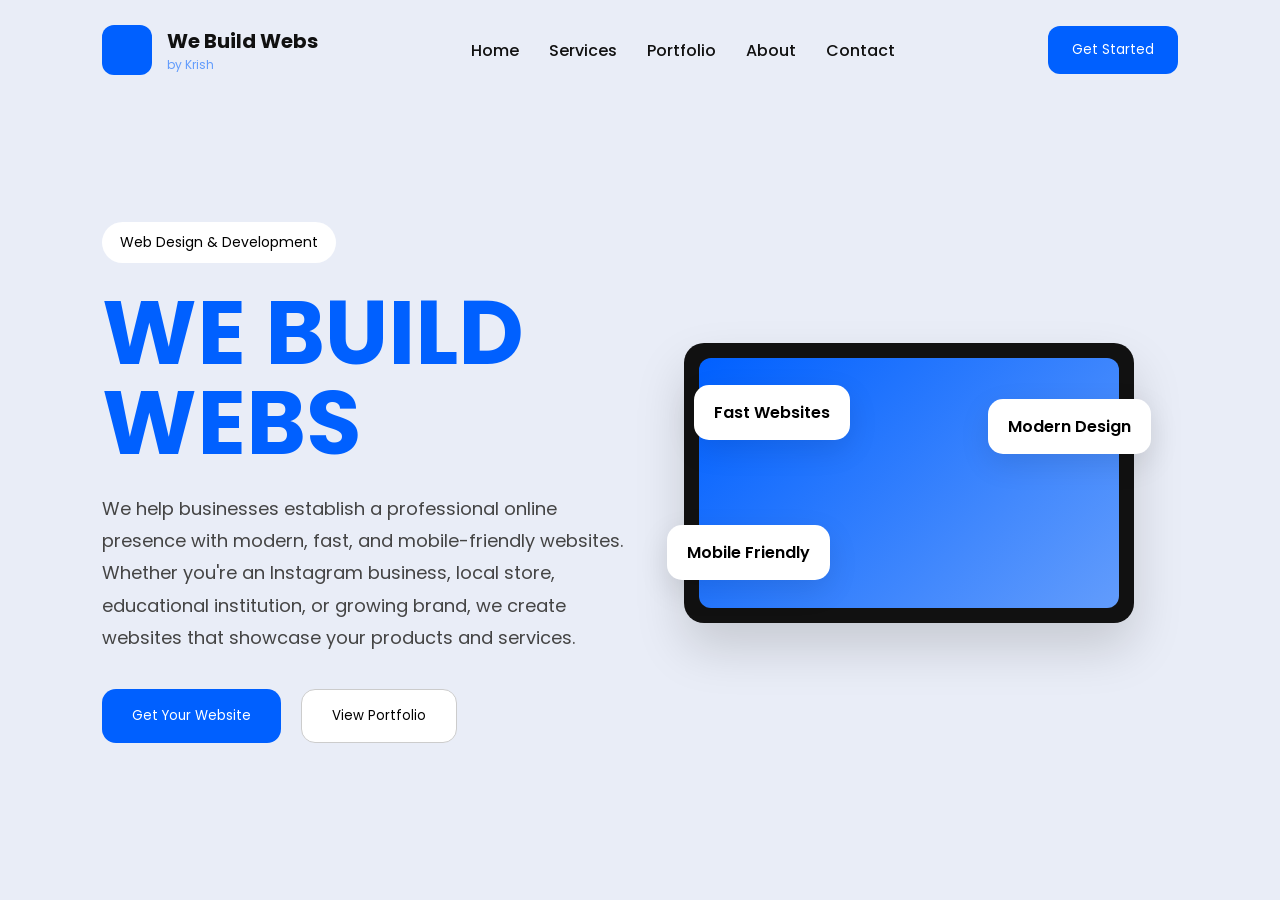
==== index.html @ d28d1aa6 "Add v1 landing page with hero section and navbar" ====
<!DOCTYPE html>
<html lang="en">
<head>
    <meta charset="UTF-8">
    <meta name="viewport" content="width=device-width, initial-scale=1.0">
    <title>We Build Webs</title>

    <link rel="stylesheet" href="style.css">

    <link href="https://fonts.googleapis.com/css2?family=Poppins:wght@300;400;500;600;700;800&display=swap" rel="stylesheet">
</head>
<body>

    <!-- NAVBAR -->

    <nav class="navbar">

        <div class="logo-section">

            <div class="logo-box"></div>

            <div>
                <h2>We Build Webs</h2>
                <p>by Krish</p>
            </div>

        </div>

        <ul class="nav-links">
            <li><a href="#">Home</a></li>
            <li><a href="#">Services</a></li>
            <li><a href="#">Portfolio</a></li>
            <li><a href="#">About</a></li>
            <li><a href="#">Contact</a></li>
        </ul>

        <button class="nav-btn">Get Started</button>

    </nav>

    <!-- HERO -->

    <section class="hero">

        <div class="hero-left">

            <span class="badge">
                Web Design & Development
            </span>

            <h1>
                WE BUILD <br>
                WEBS
            </h1>

            <p>
                We help businesses establish a professional online presence with modern, fast, and mobile-friendly websites. Whether you're an Instagram business, local store, educational institution, or growing brand, we create websites that showcase your products and services.
            </p>

            <div class="hero-buttons">

                <button class="primary-btn">
                    Get Your Website
                </button>

                <button class="secondary-btn">
                    View Portfolio
                </button>

            </div>

        </div>

        <div class="hero-right">

            <div class="laptop">
                <div class="screen">
                    <div class="screen-content"></div>
                </div>
            </div>

            <div class="card card-1">
                Fast Websites
            </div>

            <div class="card card-2">
                Mobile Friendly
            </div>

            <div class="card card-3">
                Modern Design
            </div>

        </div>

    </section>

    <script src="script.js"></script>

</body>
</html>
---- style.css ----
*{
    margin:0;
    padding:0;
    box-sizing:border-box;
    font-family:'Poppins',sans-serif;
}

body{
    background:#E9EDF7;
    overflow-x:hidden;
}

/* NAVBAR */

.navbar{
    width:100%;
    padding:25px 8%;
    display:flex;
    justify-content:space-between;
    align-items:center;
}

.logo-section{
    display:flex;
    align-items:center;
    gap:15px;
}

.logo-box{
    width:50px;
    height:50px;
    background:#0060FF;
    border-radius:12px;
}

.logo-section h2{
    font-size:20px;
    color:#111;
}

.logo-section p{
    color:#629CFC;
    font-size:12px;
}

.nav-links{
    display:flex;
    gap:30px;
    list-style:none;
}

.nav-links a{
    text-decoration:none;
    color:#111;
    font-weight:500;
}

.nav-btn{
    border:none;
    background:#0060FF;
    color:white;
    padding:14px 24px;
    border-radius:12px;
    cursor:pointer;
}

/* HERO */

.hero{
    min-height:85vh;
    display:flex;
    align-items:center;
    justify-content:space-between;
    padding:0 8%;
}

.hero-left{
    width:50%;
}

.badge{
    background:white;
    padding:10px 18px;
    border-radius:50px;
    font-size:14px;
    display:inline-block;
    margin-bottom:25px;
}

.hero-left h1{
    font-size:90px;
    line-height:90px;
    color:#0060FF;
    margin-bottom:25px;
}

.hero-left p{
    max-width:700px;
    color:#444;
    font-size:18px;
    line-height:1.8;
}

.hero-buttons{
    margin-top:35px;
    display:flex;
    gap:20px;
}

.primary-btn{
    border:none;
    background:#0060FF;
    color:white;
    padding:16px 30px;
    border-radius:14px;
    cursor:pointer;
}

.secondary-btn{
    border:1px solid #ccc;
    background:white;
    padding:16px 30px;
    border-radius:14px;
    cursor:pointer;
}

/* RIGHT SIDE */

.hero-right{
    width:50%;
    position:relative;
    display:flex;
    justify-content:center;
    align-items:center;
}

.laptop{
    width:450px;
    height:280px;
    background:#111;
    border-radius:20px;
    padding:15px;
    box-shadow:0 25px 50px rgba(0,0,0,.15);
}

.screen{
    width:100%;
    height:100%;
    background:white;
    border-radius:12px;
    overflow:hidden;
}

.screen-content{
    width:100%;
    height:100%;
    background:linear-gradient(
    135deg,
    #0060FF,
    #629CFC
    );
}

/* FLOATING CARDS */

.card{
    position:absolute;
    background:white;
    padding:15px 20px;
    border-radius:15px;
    box-shadow:0 10px 30px rgba(0,0,0,.1);
    font-weight:600;
}

.card-1{
    top:15%;
    left:10%;
}

.card-2{
    top:65%;
    left:5%;
}

.card-3{
    top:20%;
    right:5%;
}

/* RESPONSIVE */

@media(max-width:1000px){

.hero{
    flex-direction:column;
    text-align:center;
    gap:60px;
}

.hero-left,
.hero-right{
    width:100%;
}

.hero-left h1{
    font-size:60px;
    line-height:65px;
}

.nav-links{
    display:none;
}

}
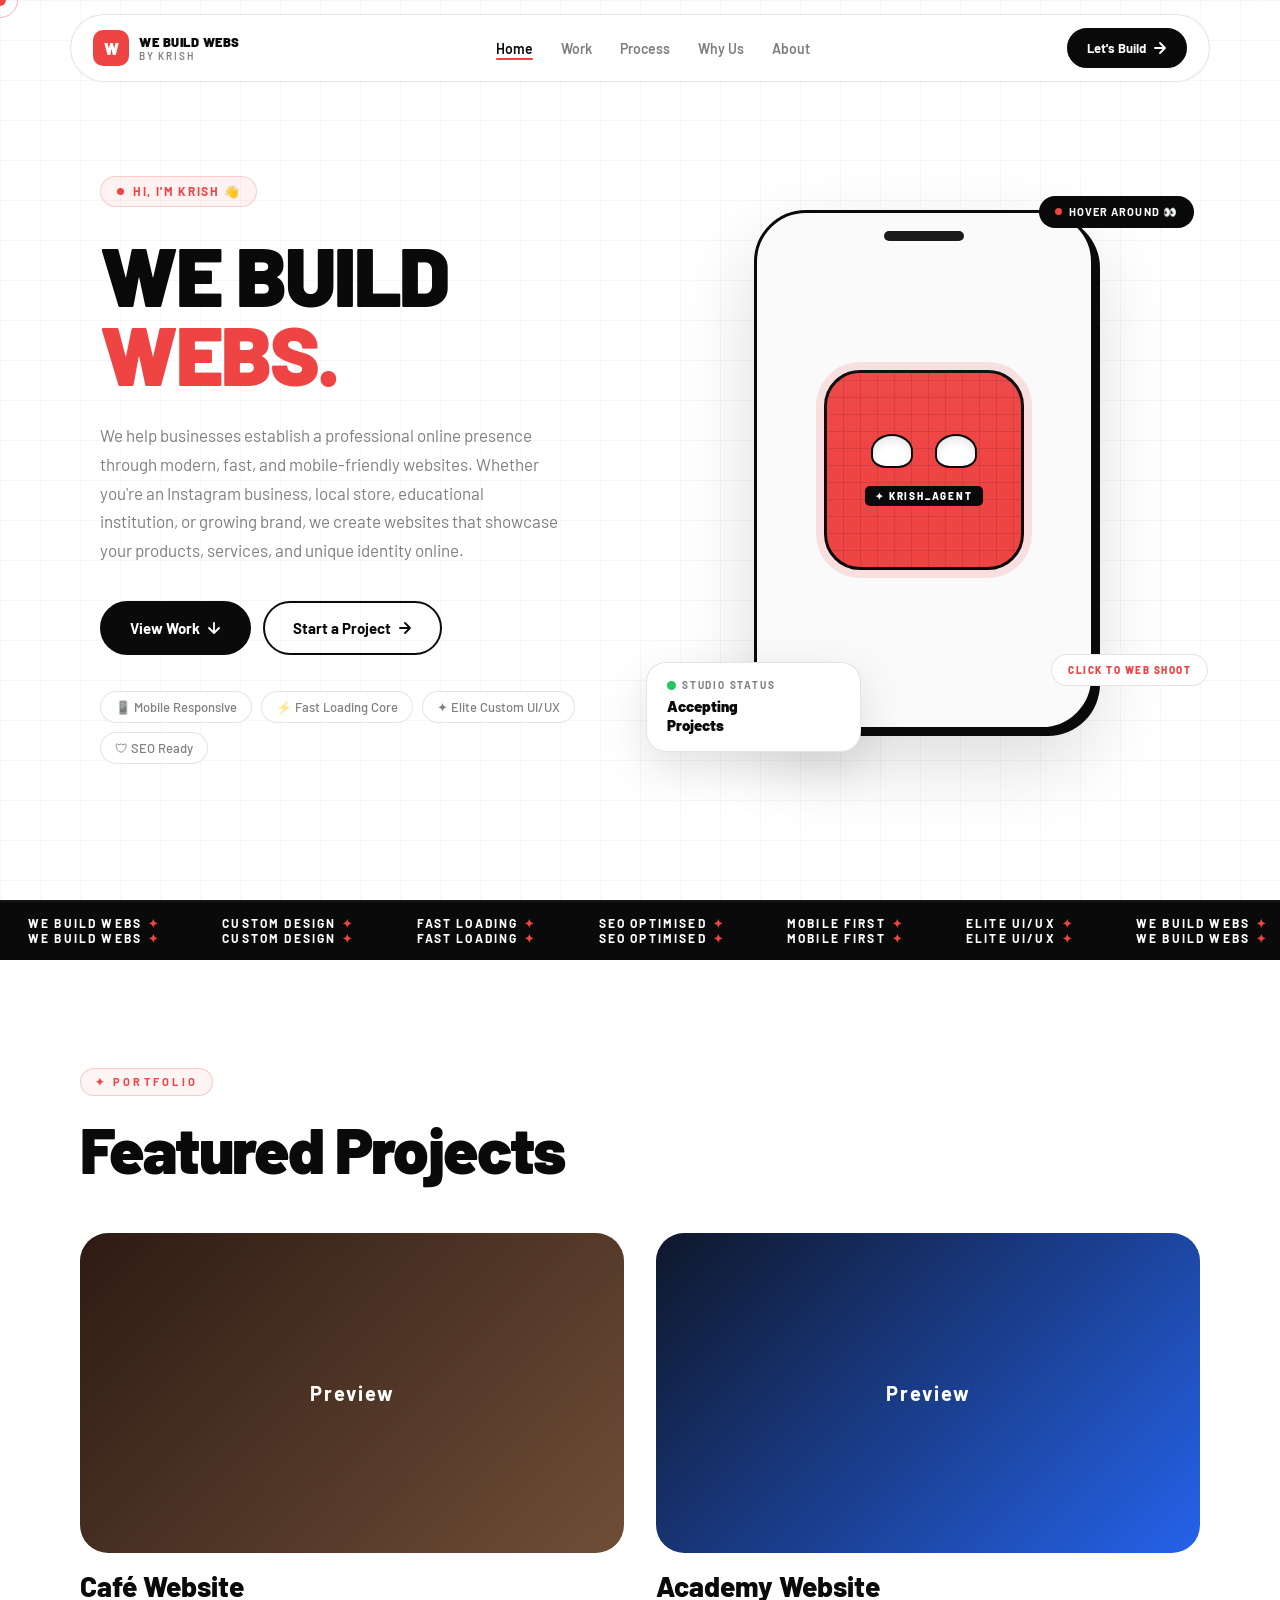
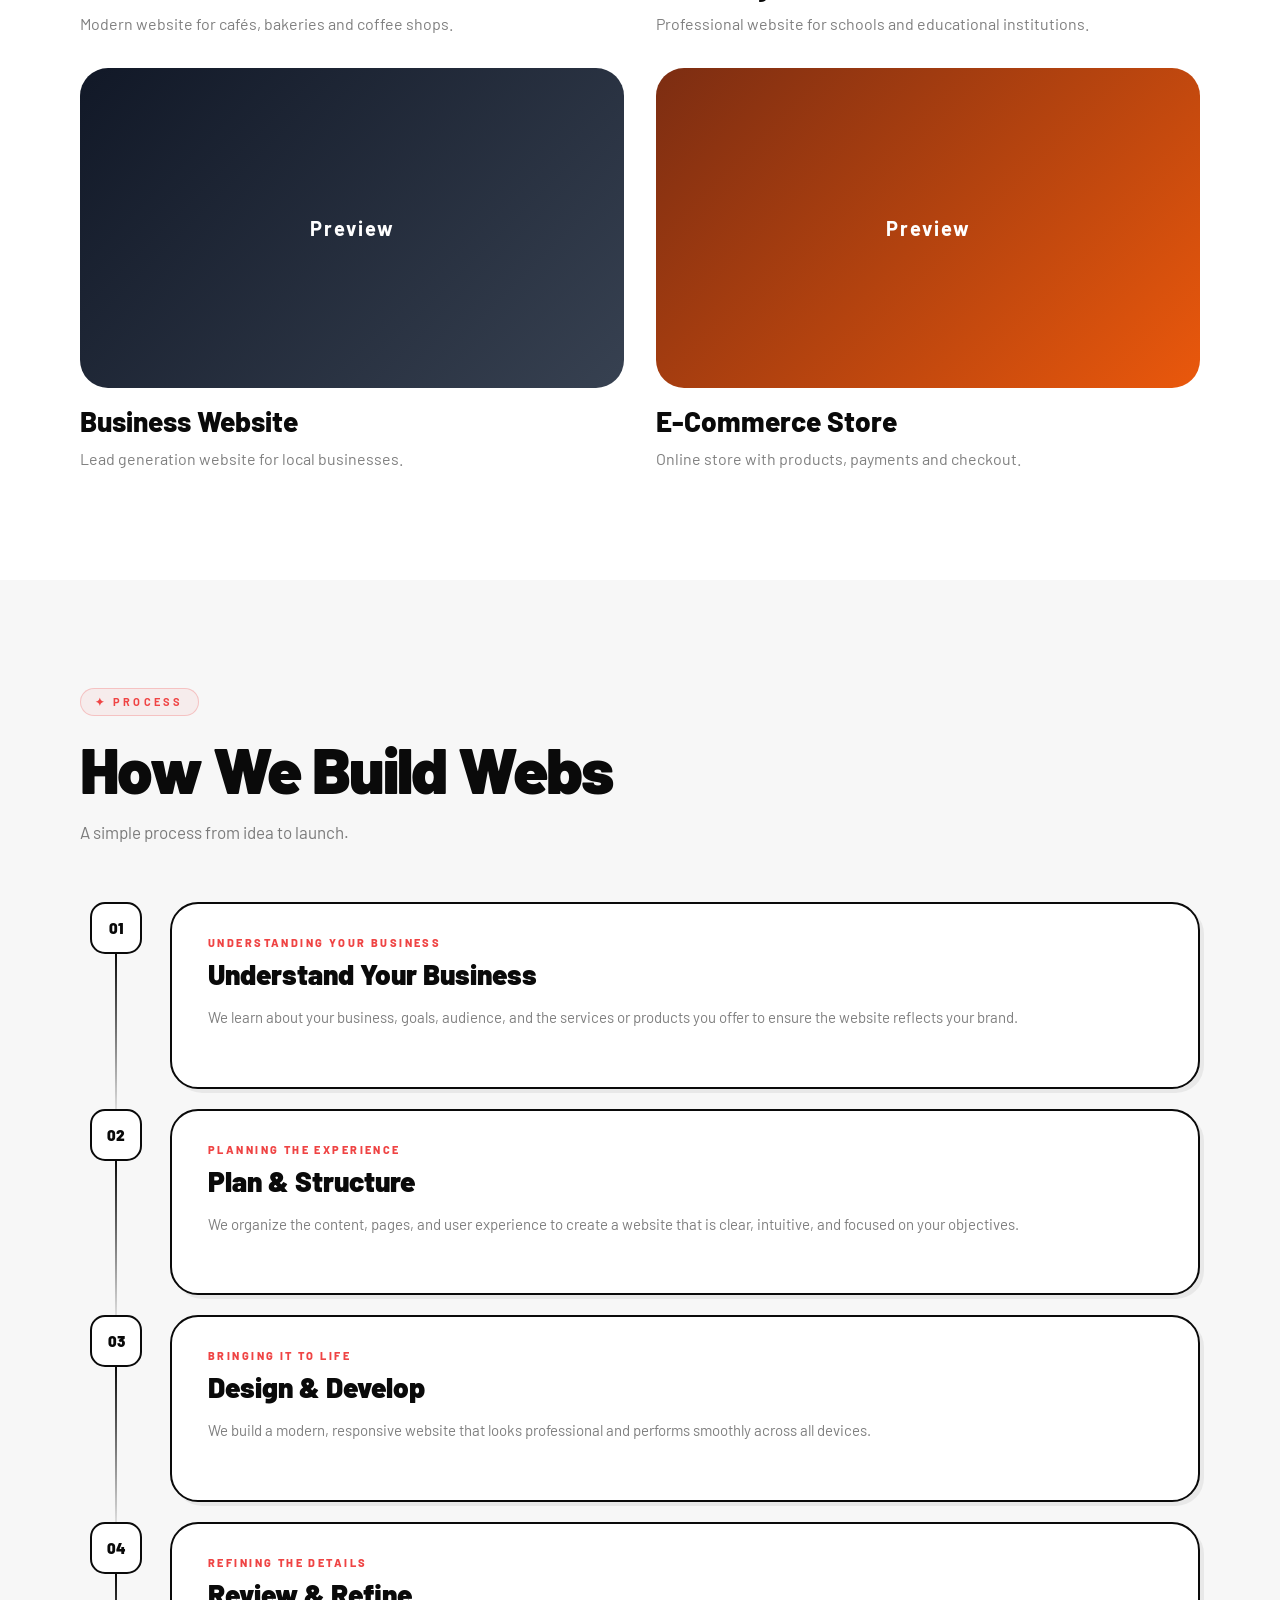
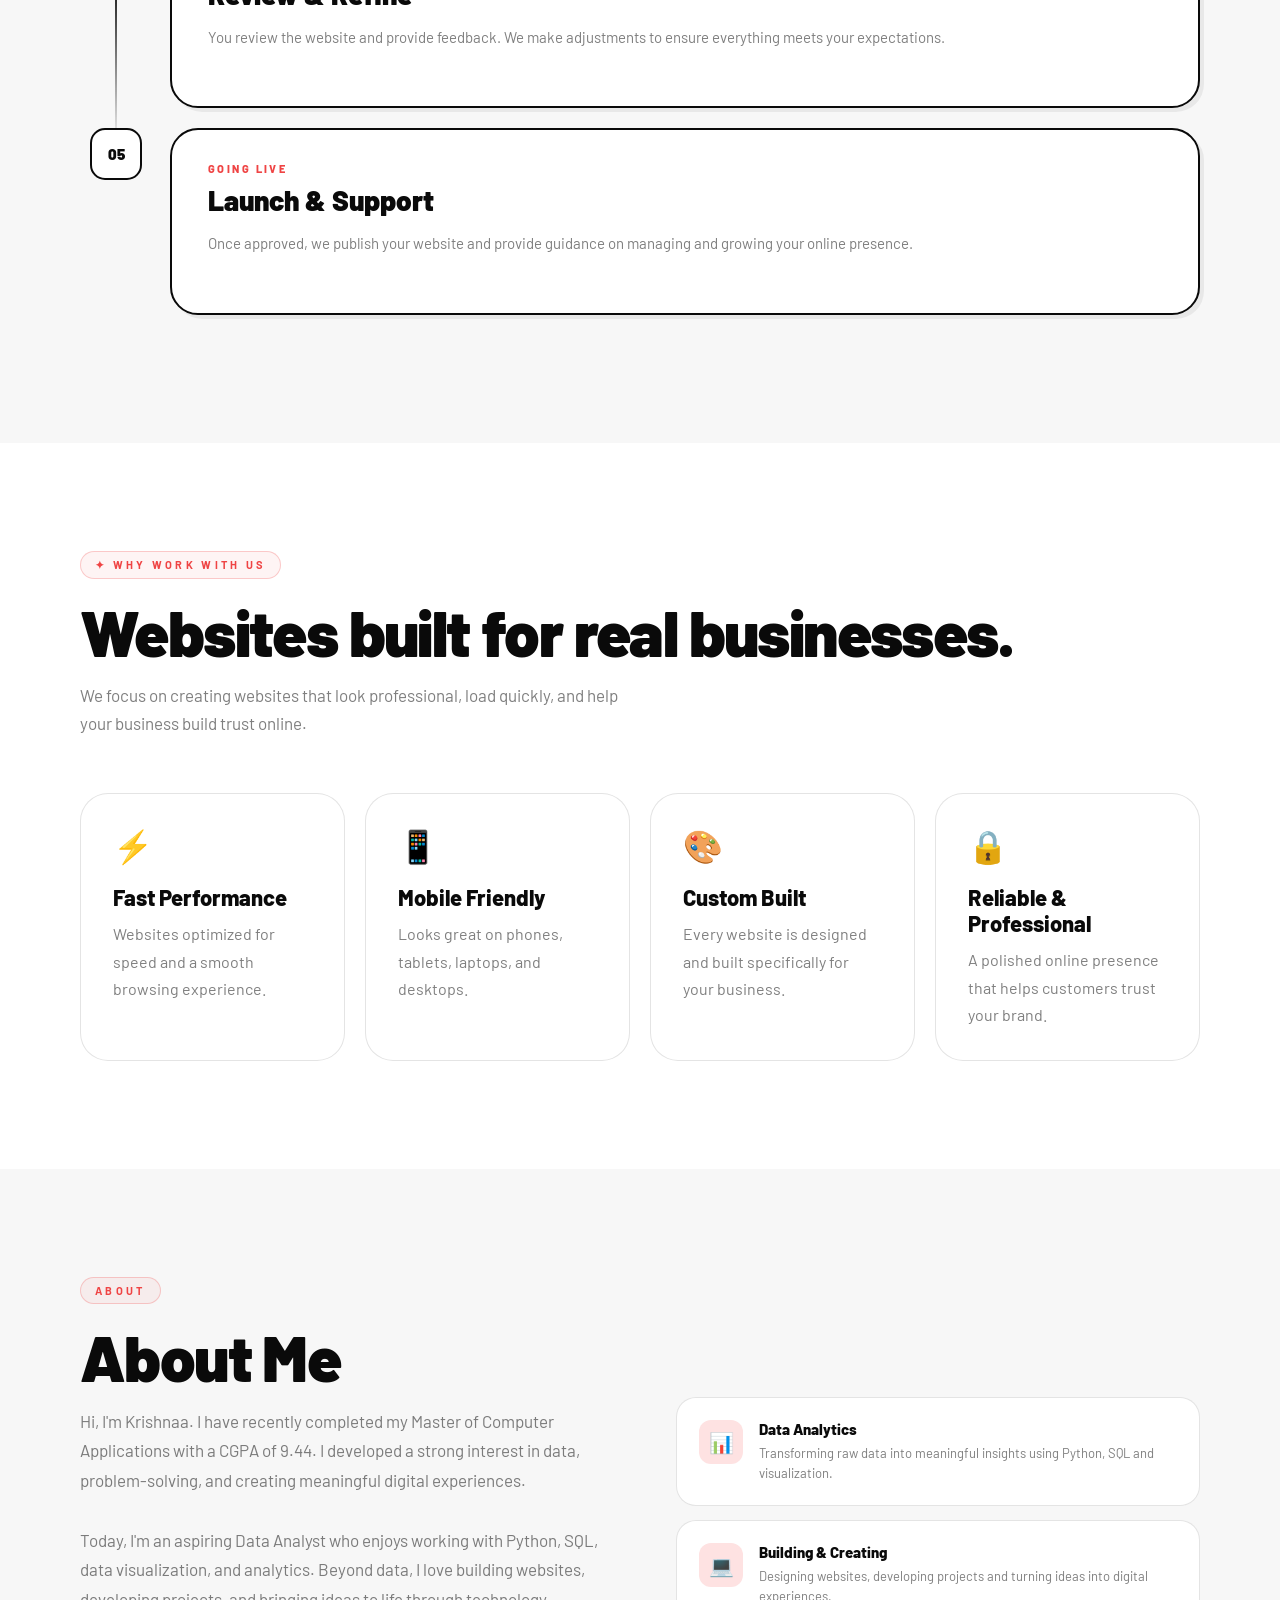
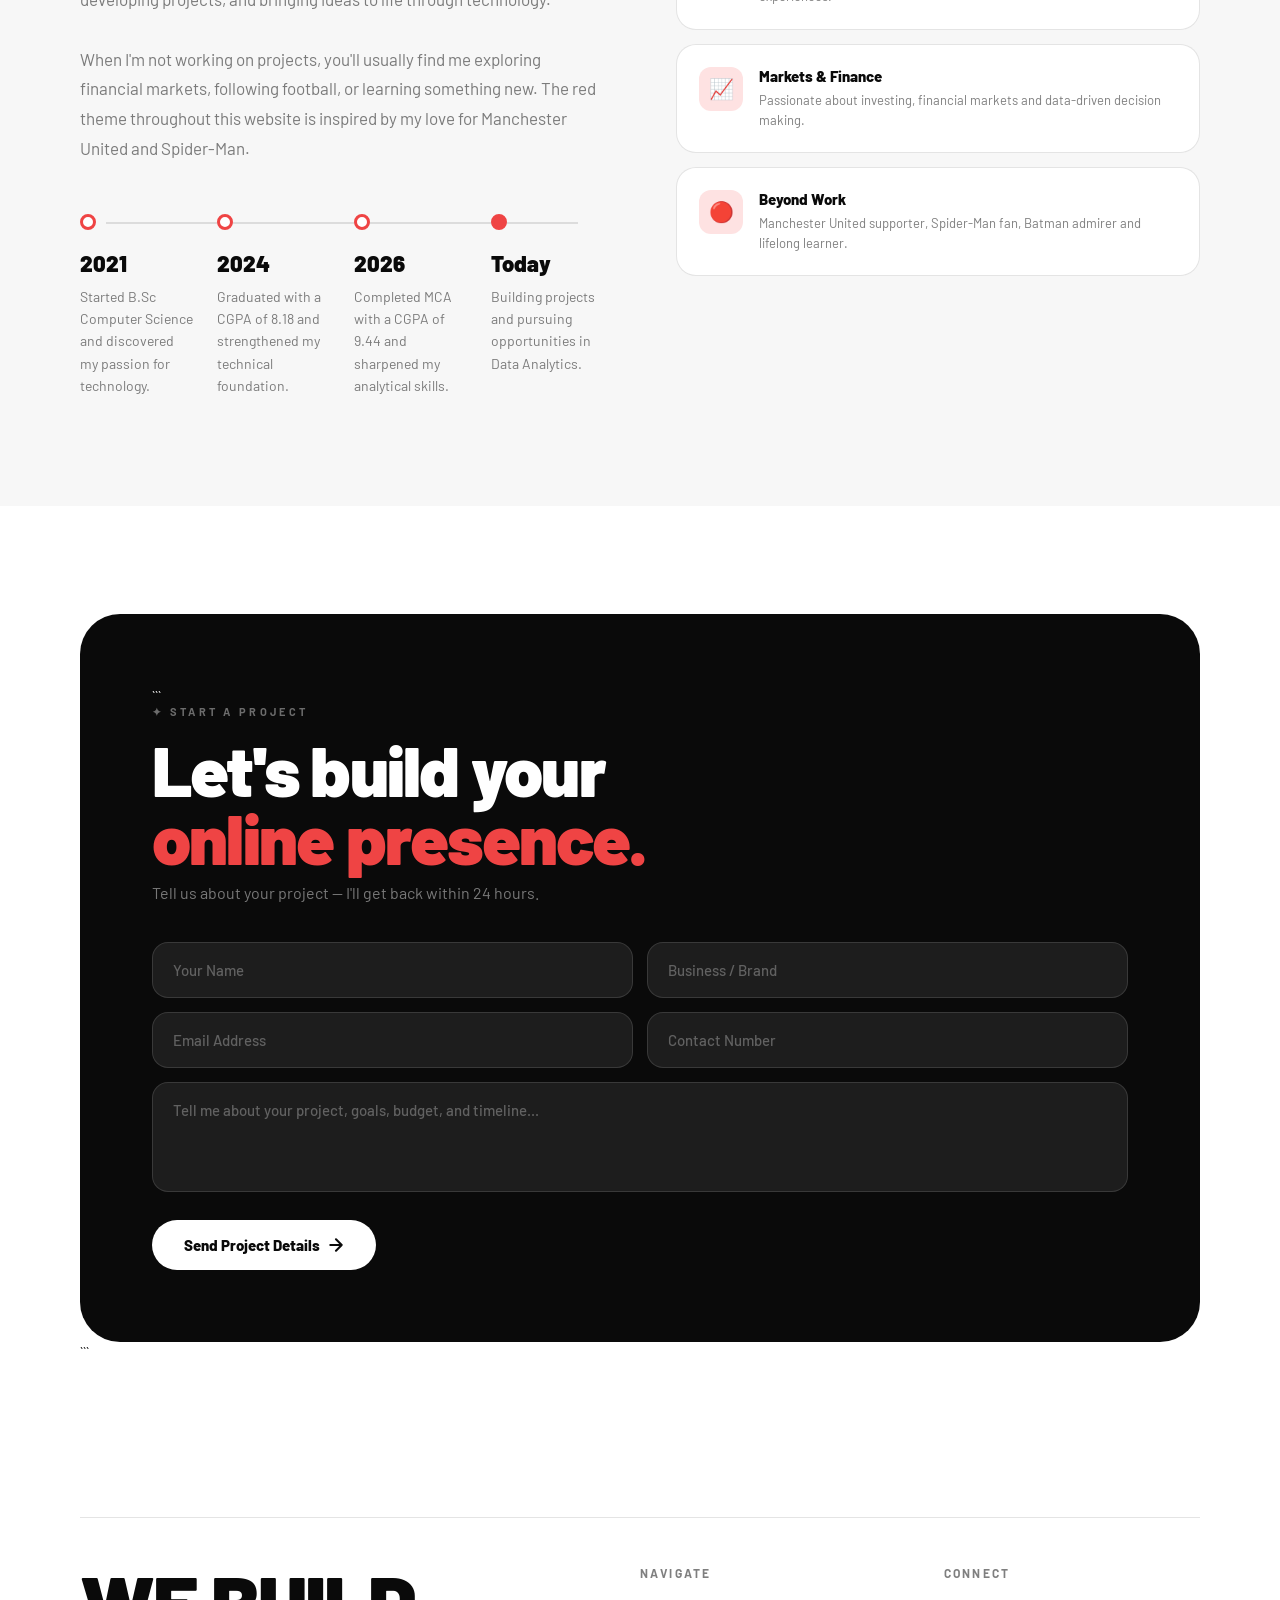
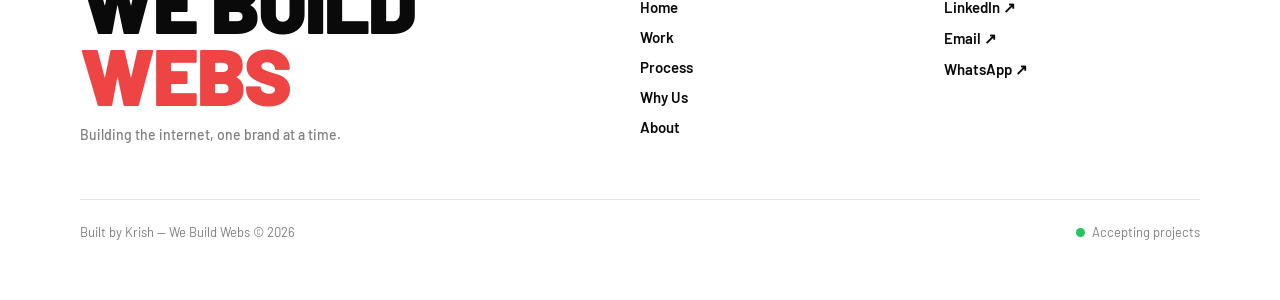
==== commit fa4870ee: "Initial portfolio website" ====
--- a/index.html
+++ b/index.html
@@ -1,101 +1,664 @@
 <!DOCTYPE html>
 <html lang="en">
 <head>
-    <meta charset="UTF-8">
-    <meta name="viewport" content="width=device-width, initial-scale=1.0">
-    <title>We Build Webs</title>
-
-    <link rel="stylesheet" href="style.css">
-
-    <link href="https://fonts.googleapis.com/css2?family=Poppins:wght@300;400;500;600;700;800&display=swap" rel="stylesheet">
+  <meta charset="UTF-8" />
+  <meta name="viewport" content="width=device-width, initial-scale=1.0" />
+  <title>We Build Webs — by Krish</title>
+  <link rel="preconnect" href="https://fonts.googleapis.com" />
+  <link rel="preconnect" href="https://fonts.gstatic.com" crossorigin />
+  <link href="https://fonts.googleapis.com/css2?family=Barlow:wght@400;500;600;700;800;900&family=Barlow+Condensed:wght@700;800;900&display=swap" rel="stylesheet" />
+  <link rel="stylesheet" href="style.css" />
 </head>
 <body>
 
-    <!-- NAVBAR -->
-
-    <nav class="navbar">
-
-        <div class="logo-section">
-
-            <div class="logo-box"></div>
-
-            <div>
-                <h2>We Build Webs</h2>
-                <p>by Krish</p>
+  <!-- Custom Cursor -->
+  <div id="cursor"></div>
+  <div id="cursor-ring"></div>
+
+  <!-- Page Loader -->
+  <div id="loader">
+    <div class="loader-inner">
+      <div class="loader-logo">W</div>
+      <div class="loader-bar"><div class="loader-fill"></div></div>
+    </div>
+  </div>
+
+  <!-- ═══════════════════════════════
+       NAVBAR
+  ═══════════════════════════════ -->
+  <nav id="navbar">
+    <a href="#hero" class="nav-logo">
+      <div class="nav-logo-icon">W</div>
+      <div class="nav-logo-text">
+        <strong>WE BUILD WEBS</strong>
+        <span>By Krish</span>
+      </div>
+    </a>
+
+    <div class="nav-links">
+      <a href="#hero" class="nav-link active">Home</a>
+      <a href="#work" class="nav-link">Work</a>
+      <a href="#process" class="nav-link">Process</a>
+      <a href="#why-us" class="nav-link">Why Us</a>
+      <a href="#about" class="nav-link">About</a>
+    </div>
+
+    <a href="#contact" class="btn-primary nav-cta">
+      Let's Build
+      <svg viewBox="0 0 14 14" fill="none"><path d="M2 7h10M7 2l5 5-5 5" stroke="currentColor" stroke-width="1.8" stroke-linecap="round" stroke-linejoin="round"/></svg>
+    </a>
+
+    <button class="hamburger" id="hamburger" aria-label="Menu">
+      <span></span><span></span><span></span>
+    </button>
+  </nav>
+
+  <!-- Mobile Menu -->
+  <div class="mobile-menu" id="mobileMenu">
+    <a href="#hero" class="mob-link">Home</a>
+    <a href="#work" class="mob-link">Work</a>
+    <a href="#process" class="mob-link">Process</a>
+    <a href="#why-us" class="mob-link">Why Us</a>
+    <a href="#about" class="mob-link">About</a>
+    <a href="#contact" class="mob-cta">Let's Build ↗</a>
+  </div>
+
+  <!-- ═══════════════════════════════
+       HERO
+  ═══════════════════════════════ -->
+  <section id="hero" class="grid-bg">
+    <div class="hero-inner">
+
+      <div class="hero-left">
+        <div class="hero-badge">
+          <span class="pulse-dot"></span>
+          HI, I'M KRISH 👋
+        </div>
+
+        <h1 class="hero-h1">
+  WE BUILD<br>
+  <em class="red">WEBS.</em>
+</h1>
+
+        <p class="hero-sub">
+  We help businesses establish a professional online presence through modern,
+  fast, and mobile-friendly websites. Whether you're an Instagram business,
+  local store, educational institution, or growing brand, we create websites
+  that showcase your products, services, and unique identity online.
+</p>
+
+        <div class="hero-ctas">
+          <a href="#work" class="btn-primary btn-lg">
+            View Work
+            <svg viewBox="0 0 14 14" fill="none"><path d="M7 2v10M2 7l5 5 5-5" stroke="currentColor" stroke-width="1.8" stroke-linecap="round" stroke-linejoin="round"/></svg>
+          </a>
+          <a href="#contact" class="btn-outline btn-lg">
+            Start a Project
+            <svg viewBox="0 0 14 14" fill="none"><path d="M2 7h10M7 2l5 5-5 5" stroke="currentColor" stroke-width="1.8" stroke-linecap="round" stroke-linejoin="round"/></svg>
+          </a>
+        </div>
+
+        <div class="hero-badges">
+          <div class="badge-pill">📱 Mobile Responsive</div>
+          <div class="badge-pill accent">⚡ Fast Loading Core</div>
+          <div class="badge-pill">✦ Elite Custom UI/UX</div>
+          <div class="badge-pill">🛡 SEO Ready</div>
+        </div>
+      </div>
+
+      <div class="hero-visual">
+        <div class="hover-tag"><span class="pulse-dot"></span> HOVER AROUND 👀</div>
+
+        <div class="phone-frame" id="phoneFrame">
+          <div class="phone-notch"></div>
+          <div class="phone-inner">
+            <div class="phone-eyes">
+              <div class="phone-eye"></div>
+              <div class="phone-eye"></div>
             </div>
-
-        </div>
-
-        <ul class="nav-links">
-            <li><a href="#">Home</a></li>
-            <li><a href="#">Services</a></li>
-            <li><a href="#">Portfolio</a></li>
-            <li><a href="#">About</a></li>
-            <li><a href="#">Contact</a></li>
-        </ul>
-
-        <button class="nav-btn">Get Started</button>
-
-    </nav>
-
-    <!-- HERO -->
-
-    <section class="hero">
-
-        <div class="hero-left">
-
-            <span class="badge">
-                Web Design & Development
-            </span>
-
-            <h1>
-                WE BUILD <br>
-                WEBS
-            </h1>
-
-            <p>
-                We help businesses establish a professional online presence with modern, fast, and mobile-friendly websites. Whether you're an Instagram business, local store, educational institution, or growing brand, we create websites that showcase your products and services.
-            </p>
-
-            <div class="hero-buttons">
-
-                <button class="primary-btn">
-                    Get Your Website
-                </button>
-
-                <button class="secondary-btn">
-                    View Portfolio
-                </button>
-
-            </div>
-
-        </div>
-
-        <div class="hero-right">
-
-            <div class="laptop">
-                <div class="screen">
-                    <div class="screen-content"></div>
-                </div>
-            </div>
-
-            <div class="card card-1">
-                Fast Websites
-            </div>
-
-            <div class="card card-2">
-                Mobile Friendly
-            </div>
-
-            <div class="card card-3">
-                Modern Design
-            </div>
-
-        </div>
-
-    </section>
-
-    <script src="script.js"></script>
-
+            <div class="phone-label">✦ KRISH_AGENT</div>
+          </div>
+          <div class="phone-shine"></div>
+        </div>
+
+        <div class="status-card">
+          <div class="status-top">
+            <span class="status-dot"></span>
+            <span class="status-label">Studio Status</span>
+          </div>
+          <div class="status-text">Accepting<br>Projects</div>
+        </div>
+
+        <div class="shoot-tag" id="shootTag">CLICK TO WEB SHOOT</div>
+      </div>
+
+    </div>
+  </section>
+
+  <!-- ═══════════════════════════════
+       TICKER
+  ═══════════════════════════════ -->
+  <div class="ticker-wrap">
+    <div class="ticker">
+      <span class="ticker-item">WE BUILD WEBS<span class="ticker-dot">✦</span></span>
+      <span class="ticker-item">CUSTOM DESIGN<span class="ticker-dot">✦</span></span>
+      <span class="ticker-item">FAST LOADING<span class="ticker-dot">✦</span></span>
+      <span class="ticker-item">SEO OPTIMISED<span class="ticker-dot">✦</span></span>
+      <span class="ticker-item">MOBILE FIRST<span class="ticker-dot">✦</span></span>
+      <span class="ticker-item">ELITE UI/UX<span class="ticker-dot">✦</span></span>
+      <span class="ticker-item">WE BUILD WEBS<span class="ticker-dot">✦</span></span>
+      <span class="ticker-item">CUSTOM DESIGN<span class="ticker-dot">✦</span></span>
+      <span class="ticker-item">FAST LOADING<span class="ticker-dot">✦</span></span>
+      <span class="ticker-item">SEO OPTIMISED<span class="ticker-dot">✦</span></span>
+      <span class="ticker-item">MOBILE FIRST<span class="ticker-dot">✦</span></span>
+      <span class="ticker-item">ELITE UI/UX<span class="ticker-dot">✦</span></span>
+    </div>
+  </div>
+
+  <!-- ═══════════════════════════════
+       WORK
+  ═══════════════════════════════ -->
+  <section id="work" class="section">
+
+  <div class="section-inner">
+
+    <div class="work-header reveal">
+
+      <div class="section-label">
+        ✦ Portfolio
+      </div>
+
+      <h2 class="section-h2">
+        Featured Projects
+      </h2>
+
+    </div>
+
+    <div class="work-grid">
+
+      <a href="projects/cafe/index.html" class="work-card reveal">
+
+        <div class="work-image cafe"></div>
+
+        <div class="work-content">
+          <h3>Café Website</h3>
+          <p>Modern website for cafés, bakeries and coffee shops.</p>
+        </div>
+
+      </a>
+
+      <a href="projects/academy/index.html" class="work-card reveal">
+
+        <div class="work-image academy"></div>
+
+        <div class="work-content">
+          <h3>Academy Website</h3>
+          <p>Professional website for schools and educational institutions.</p>
+        </div>
+
+      </a>
+
+      <a href="projects/business/index.html" class="work-card reveal">
+
+        <div class="work-image business"></div>
+
+        <div class="work-content">
+          <h3>Business Website</h3>
+          <p>Lead generation website for local businesses.</p>
+        </div>
+
+      </a>
+
+      <a href="projects/ecommerce/index.html" class="work-card reveal">
+
+        <div class="work-image ecommerce"></div>
+
+        <div class="work-content">
+          <h3>E-Commerce Store</h3>
+          <p>Online store with products, payments and checkout.</p>
+        </div>
+
+      </a>
+
+    </div>
+
+  </div>
+
+</section>
+
+<!-- ═══════════════════════════════
+     PROCESS
+═══════════════════════════════ -->
+
+<section id="process" class="section section-light">
+
+  <div class="section-inner">
+
+    <div class="work-header reveal">
+
+      <div class="section-label">
+        ✦ Process
+      </div>
+
+      <h2 class="section-h2">
+        How We Build Webs
+      </h2>
+
+      <p class="section-sub">
+        A simple process from idea to launch.
+      </p>
+
+    </div>
+
+    <div class="process-steps">
+
+      <div class="process-step reveal">
+        <div class="step-num-col">
+          <div class="step-num">01</div>
+          <div class="step-line"></div>
+        </div>
+
+        <div class="step-card">
+          <div class="step-card-tag">
+            Understanding Your Business
+          </div>
+
+          <h3>Understand Your Business</h3>
+
+          <p>
+            We learn about your business, goals, audience, and the services or products you offer to ensure the website reflects your brand.
+          </p>
+        </div>
+      </div>
+
+      <div class="process-step reveal">
+        <div class="step-num-col">
+          <div class="step-num">02</div>
+          <div class="step-line"></div>
+        </div>
+
+        <div class="step-card">
+          <div class="step-card-tag">
+            Planning The Experience
+          </div>
+
+          <h3>Plan & Structure</h3>
+
+          <p>
+            We organize the content, pages, and user experience to create a website that is clear, intuitive, and focused on your objectives.
+          </p>
+        </div>
+      </div>
+
+      <div class="process-step reveal">
+        <div class="step-num-col">
+          <div class="step-num">03</div>
+          <div class="step-line"></div>
+        </div>
+
+        <div class="step-card">
+          <div class="step-card-tag">
+            Bringing It To Life
+          </div>
+
+          <h3>Design & Develop</h3>
+
+          <p>
+            We build a modern, responsive website that looks professional and performs smoothly across all devices.
+          </p>
+        </div>
+      </div>
+
+      <div class="process-step reveal">
+        <div class="step-num-col">
+          <div class="step-num">04</div>
+          <div class="step-line"></div>
+        </div>
+
+        <div class="step-card">
+          <div class="step-card-tag">
+            Refining The Details
+          </div>
+
+          <h3>Review & Refine</h3>
+
+          <p>
+            You review the website and provide feedback. We make adjustments to ensure everything meets your expectations.
+          </p>
+        </div>
+      </div>
+
+      <div class="process-step reveal">
+        <div class="step-num-col">
+          <div class="step-num">05</div>
+        </div>
+
+        <div class="step-card">
+          <div class="step-card-tag">
+            Going Live
+          </div>
+
+          <h3>Launch & Support</h3>
+
+          <p>
+            Once approved, we publish your website and provide guidance on managing and growing your online presence.
+          </p>
+        </div>
+      </div>
+
+    </div>
+
+  </div>
+
+</section>
+
+  <!-- ═══════════════════════════════
+       CREATIVE LAB
+  ═══════════════════════════════ -->
+    <section id="why-us" class="section">
+
+  <div class="section-inner">
+
+    <div class="reveal">
+
+      <div class="section-label">
+        ✦ Why Work With Us
+      </div>
+
+      <h2 class="section-h2">
+        Websites built for real businesses.
+      </h2>
+
+      <p class="section-sub">
+        We focus on creating websites that look professional, load quickly, and help your business build trust online.
+      </p>
+
+    </div>
+
+    <div class="why-grid">
+
+      <div class="why-card reveal">
+        <div class="why-icon">⚡</div>
+        <h3>Fast Performance</h3>
+        <p>
+          Websites optimized for speed and a smooth browsing experience.
+        </p>
+      </div>
+
+      <div class="why-card reveal">
+        <div class="why-icon">📱</div>
+        <h3>Mobile Friendly</h3>
+        <p>
+          Looks great on phones, tablets, laptops, and desktops.
+        </p>
+      </div>
+
+      <div class="why-card reveal">
+        <div class="why-icon">🎨</div>
+        <h3>Custom Built</h3>
+        <p>
+          Every website is designed and built specifically for your business.
+        </p>
+      </div>
+
+      <div class="why-card reveal">
+        <div class="why-icon">🔒</div>
+        <h3>Reliable & Professional</h3>
+        <p>
+          A polished online presence that helps customers trust your brand.
+        </p>
+      </div>
+
+    </div>
+
+  </div>
+
+</section>
+
+  <!-- ═══════════════════════════════
+       ABOUT
+  ═══════════════════════════════ -->
+<section id="about" class="section section-light">
+  <div class="section-inner">
+
+    <div class="about-grid">
+
+      <!-- LEFT SIDE -->
+
+      <div class="about-left reveal">
+
+        <div class="section-label">
+          About
+        </div>
+
+        <h2 class="section-h2">
+          About Me
+        </h2>
+
+        <p class="about-body">
+          Hi, I'm Krishnaa. I have recently completed my Master of Computer Applications with a CGPA of 9.44.
+          I developed a strong interest in data, problem-solving, and creating
+          meaningful digital experiences.
+
+          <br><br>
+
+          Today, I'm an aspiring Data Analyst who enjoys working with Python,
+          SQL, data visualization, and analytics. Beyond data, I love building
+          websites, developing projects, and bringing ideas to life through
+          technology.
+
+          <br><br>
+
+          When I'm not working on projects, you'll usually find me exploring
+          financial markets, following football, or learning something new. The
+          red theme throughout this website is inspired by my love for
+          Manchester United and Spider-Man.
+        </p>
+
+        <div class="journey-timeline">
+
+          <div class="timeline-line"></div>
+
+          <div class="timeline-node">
+            <div class="node-dot"></div>
+            <h4>2021</h4>
+            <p>Started B.Sc Computer Science and discovered my passion for technology.</p>
+          </div>
+
+          <div class="timeline-node">
+            <div class="node-dot"></div>
+            <h4>2024</h4>
+            <p>Graduated with a CGPA of 8.18 and strengthened my technical foundation.</p>
+          </div>
+
+          <div class="timeline-node">
+            <div class="node-dot"></div>
+            <h4>2026</h4>
+            <p>Completed MCA with a CGPA of 9.44 and sharpened my analytical skills.</p>
+          </div>
+
+          <div class="timeline-node">
+            <div class="node-dot active"></div>
+            <h4>Today</h4>
+            <p>Building projects and pursuing opportunities in Data Analytics.</p>
+          </div>
+
+        </div>
+
+      </div>
+
+      <!-- RIGHT SIDE -->
+
+      <div class="about-right reveal">
+
+        <div class="about-feature">
+          <div class="about-feature-icon">📊</div>
+          <div class="about-feature-text">
+            <h4>Data Analytics</h4>
+            <p>Transforming raw data into meaningful insights using Python, SQL and visualization.</p>
+          </div>
+        </div>
+
+        <div class="about-feature">
+          <div class="about-feature-icon">💻</div>
+          <div class="about-feature-text">
+            <h4>Building & Creating</h4>
+            <p>Designing websites, developing projects and turning ideas into digital experiences.</p>
+          </div>
+        </div>
+
+        <div class="about-feature">
+          <div class="about-feature-icon">📈</div>
+          <div class="about-feature-text">
+            <h4>Markets & Finance</h4>
+            <p>Passionate about investing, financial markets and data-driven decision making.</p>
+          </div>
+        </div>
+
+        <div class="about-feature">
+          <div class="about-feature-icon">🔴</div>
+          <div class="about-feature-text">
+            <h4>Beyond Work</h4>
+            <p>Manchester United supporter, Spider-Man fan, Batman admirer and lifelong learner.</p>
+          </div>
+        </div>
+
+      </div>
+
+    </div>
+
+  </div>
+</section>
+  <!-- ═══════════════════════════════
+       CONTACT
+  ═══════════════════════════════ -->
+ <section id="contact" class="section">
+  <div class="section-inner">
+    <div class="contact-box reveal">
+
+```
+  <div class="contact-label">✦ START A PROJECT</div>
+
+  <h2 class="contact-h2">
+    Let's build your<br>
+    <span class="red">online presence.</span>
+  </h2>
+
+  <p class="contact-sub">
+    Tell us about your project — I'll get back within 24 hours.
+  </p>
+
+  <form action="https://formspree.io/f/xkoagajk" method="POST">
+
+    <div class="contact-grid">
+
+      <input
+        class="contact-input"
+        type="text"
+        name="name"
+        placeholder="Your Name"
+        required
+      >
+
+      <input
+        class="contact-input"
+        type="text"
+        name="business"
+        placeholder="Business / Brand"
+      >
+
+      <input
+        class="contact-input"
+        type="email"
+        name="email"
+        placeholder="Email Address"
+        required
+      >
+
+      <input
+  class="contact-input"
+  type="tel"
+  name="phone"
+  placeholder="Contact Number"
+  required
+/>
+
+     <textarea
+  class="contact-input contact-textarea"
+  name="message"
+  placeholder="Tell me about your project, goals, budget, and timeline..."
+  rows="4"
+  required
+></textarea>
+
+    </div>
+
+    <button type="submit" class="btn-white">
+      Send Project Details
+      <svg width="16" height="16" viewBox="0 0 14 14" fill="none">
+        <path d="M2 7h10M7 2l5 5-5 5"
+          stroke="currentColor"
+          stroke-width="1.8"
+          stroke-linecap="round"
+          stroke-linejoin="round"/>
+      </svg>
+    </button>
+
+  </form>
+
+</div>
+```
+
+  </div>
+</section>
+
+  <!-- ═══════════════════════════════
+       FOOTER
+  ═══════════════════════════════ -->
+  <footer>
+    <div class="footer-inner">
+      <div class="footer-top">
+        <div>
+          <div class="footer-wordmark">WE BUILD<br><span class="red">WEBS</span></div>
+          <p class="footer-tagline">Building the internet, one brand at a time.</p>
+        </div>
+        <div class="footer-col">
+          <p class="footer-col-title">Navigate</p>
+          <div class="footer-links">
+            <a href="#hero">Home</a>
+            <a href="#work">Work</a>
+            <a href="#process">Process</a>
+            <a href="#why-us">Why Us</a>
+            <a href="#about">About</a>
+          </div>
+        </div>
+        <div class="footer-col">
+  <p class="footer-col-title">Connect</p>
+
+  <div class="footer-links">
+
+    <a href="https://www.linkedin.com/in/sreekrishnaak/" target="_blank">
+      LinkedIn ↗
+    </a>
+
+    <a href="mailto:sreekrishnaa1007@gmail.com">
+      Email ↗
+    </a>
+
+    <a href="https://wa.me/919655402966" target="_blank">
+      WhatsApp ↗
+    </a>
+
+  </div>
+</div>
+      </div>
+      <div class="footer-bottom">
+        <p>Built by Krish — We Build Webs © 2026</p>
+        <p class="footer-status"><span class="status-dot"></span> Accepting     projects</p>
+      </div>
+    </div>
+  </footer>
+
+  <script src="script.js"></script>
 </body>
 </html>
--- a/style.css
+++ b/style.css
@@ -1,214 +1,1544 @@
-*{
-    margin:0;
-    padding:0;
-    box-sizing:border-box;
-    font-family:'Poppins',sans-serif;
-}
+/* ══════════════════════════════════════════
+   WE BUILD WEBS — style.css
+   ══════════════════════════════════════════ */
+
+/* ─── Reset & Variables ─────────────────── */
+*, *::before, *::after {
+  box-sizing: border-box;
+  margin: 0;
+  padding: 0;
+}
+
+:root {
+  --bg:           #ffffff;
+  --fg:           #0a0a0a;
+  --accent:       #ef4444;
+  --accent-light: #fee2e2;
+  --accent-dark:  #c53030;
+  --muted:        rgba(10,10,10,0.52);
+  --border:       rgba(10,10,10,0.11);
+  --light-bg:     #f7f7f7;
+
+  --radius-pill:  9999px;
+  --radius-card:  28px;
+  --radius-lg:    40px;
+
+  --font-body:  'Barlow', sans-serif;
+  --font-cond:  'Barlow Condensed', sans-serif;
+
+  --ease-spring: cubic-bezier(0.16, 1, 0.3, 1);
+  --ease-out:    cubic-bezier(0.22, 1, 0.36, 1);
+}
+
+html {
+  scroll-behavior: smooth;
+  scroll-padding-top: 90px;
+}
+
+body {
+  background: var(--bg);
+  color: var(--fg);
+  font-family: var(--font-body);
+  overflow-x: hidden;
+  cursor: none;
+  -webkit-font-smoothing: antialiased;
+}
+
+em { font-style: normal; }
+.red { color: var(--accent); }
+
+/* ─── Page Loader ───────────────────────── */
+#loader {
+  position: fixed;
+  inset: 0;
+  z-index: 10000;
+  background: var(--fg);
+  display: flex;
+  align-items: center;
+  justify-content: center;
+  transition: opacity 0.5s ease, visibility 0.5s ease;
+}
+#loader.hidden {
+  opacity: 0;
+  visibility: hidden;
+  pointer-events: none;
+}
+.loader-inner { text-align: center; }
+.loader-logo {
+  width: 64px; height: 64px;
+  background: var(--accent);
+  border-radius: 18px;
+  display: flex; align-items: center; justify-content: center;
+  font-size: 28px; font-weight: 900; color: #fff;
+  margin: 0 auto 24px;
+  animation: loaderPulse 0.8s ease-in-out infinite alternate;
+}
+@keyframes loaderPulse {
+  from { transform: scale(1); }
+  to   { transform: scale(1.08); }
+}
+.loader-bar {
+  width: 160px; height: 3px;
+  background: rgba(255,255,255,0.15);
+  border-radius: 2px;
+  overflow: hidden;
+}
+.loader-fill {
+  height: 100%;
+  background: var(--accent);
+  border-radius: 2px;
+  animation: loaderFill 1.4s var(--ease-out) forwards;
+}
+@keyframes loaderFill { from { width: 0; } to { width: 100%; } }
+
+/* ─── Custom Cursor ─────────────────────── */
+#cursor {
+  position: fixed; top: 0; left: 0; z-index: 9999;
+  width: 12px; height: 12px;
+  background: var(--accent);
+  border-radius: 50%;
+  pointer-events: none;
+  transform: translate(-50%, -50%);
+  transition: width 0.2s ease, height 0.2s ease, background 0.2s ease;
+  will-change: left, top;
+}
+#cursor-ring {
+  position: fixed; top: 0; left: 0; z-index: 9998;
+  width: 36px; height: 36px;
+  border: 1.5px solid rgba(239,68,68,0.4);
+  border-radius: 50%;
+  pointer-events: none;
+  transform: translate(-50%, -50%);
+  will-change: left, top;
+}
+#cursor.expanded   { width: 20px; height: 20px; }
+#cursor-ring.expanded { width: 50px; height: 50px; border-color: rgba(239,68,68,0.6); }
+
+/* ─── Grid Background ───────────────────── */
+.grid-bg {
+  background-image:
+    linear-gradient(to right, rgba(0,0,0,.03) 1px, transparent 1px),
+    linear-gradient(to bottom, rgba(0,0,0,.03) 1px, transparent 1px);
+  background-size: 40px 40px;
+}
+
+/* ─── Shared Labels ─────────────────────── */
+.section-label {
+  display: inline-flex; align-items: center; gap: 6px;
+  font-size: 11px; font-weight: 700; letter-spacing: 0.3em;
+  text-transform: uppercase; color: var(--accent);
+  border: 1px solid rgba(239,68,68,0.25);
+  background: rgba(239,68,68,0.06);
+  border-radius: var(--radius-pill);
+  padding: 6px 14px; margin-bottom: 20px;
+}
+.section-label-plain {
+  font-size: 11px; font-weight: 700; letter-spacing: 0.3em;
+  text-transform: uppercase; color: var(--muted);
+  display: flex; align-items: center; gap: 8px; margin-bottom: 14px;
+}
+.section-h2 {
+  font-size: clamp(36px, 5vw, 64px);
+  font-weight: 900; letter-spacing: -0.025em;
+  line-height: 1.04; margin-bottom: 16px;
+}
+.section-h2.condensed {
+  font-family: var(--font-cond);
+  font-size: clamp(48px, 7vw, 88px);
+  letter-spacing: -0.01em;
+}
+.section-sub {
+  font-size: 17px; color: var(--muted);
+  line-height: 1.65; max-width: 560px;
+  margin-bottom: 56px;
+}
+
+/* ─── Buttons ───────────────────────────── */
+.btn-primary {
+  display: inline-flex; align-items: center; gap: 7px;
+  background: var(--fg); color: #fff;
+  border: 2px solid var(--fg);
+  border-radius: var(--radius-pill);
+  padding: 12px 22px; font-size: 14px; font-weight: 700;
+  font-family: var(--font-body);
+  cursor: none; text-decoration: none;
+  transition: transform 0.2s var(--ease-spring), box-shadow 0.2s ease, background 0.2s;
+}
+.btn-primary:hover {
+  transform: scale(1.05);
+  box-shadow: 0 10px 28px rgba(0,0,0,0.2);
+}
+.btn-primary svg { width: 14px; height: 14px; flex-shrink: 0; }
+.btn-primary.btn-lg { padding: 16px 28px; font-size: 15px; }
+
+.btn-outline {
+  display: inline-flex; align-items: center; gap: 7px;
+  background: transparent; color: var(--fg);
+  border: 2px solid var(--fg);
+  border-radius: var(--radius-pill);
+  padding: 12px 22px; font-size: 14px; font-weight: 700;
+  font-family: var(--font-body);
+  cursor: none; text-decoration: none;
+  transition: background 0.2s, color 0.2s, transform 0.2s var(--ease-spring);
+}
+.btn-outline:hover { background: var(--fg); color: #fff; transform: scale(1.04); }
+.btn-outline svg { width: 14px; height: 14px; flex-shrink: 0; }
+.btn-outline.btn-lg { padding: 16px 28px; font-size: 15px; }
+
+.btn-white {
+  display: inline-flex; align-items: center; gap: 8px;
+  background: #fff; color: var(--fg);
+  border: none; border-radius: var(--radius-pill);
+  padding: 16px 32px; font-size: 15px; font-weight: 800;
+  font-family: var(--font-body);
+  cursor: none;
+  transition: transform 0.2s var(--ease-spring), box-shadow 0.2s ease;
+}
+.btn-white:hover {
+  transform: scale(1.05);
+  box-shadow: 0 10px 32px rgba(255,255,255,0.25);
+}
+
+/* ─── Pulse Dot ─────────────────────────── */
+.pulse-dot {
+  display: inline-block;
+  width: 7px; height: 7px;
+  background: var(--accent); border-radius: 50%;
+  animation: pulse 2s ease-in-out infinite;
+}
+@keyframes pulse {
+  0%, 100% { opacity: 1; transform: scale(1); }
+  50%       { opacity: 0.5; transform: scale(1.35); }
+}
+
+/* ─── Navbar ────────────────────────────── */
+#navbar {
+  position: fixed; top: 14px; left: 50%;
+  transform: translateX(-50%);
+  z-index: 200;
+  display: flex; align-items: center; justify-content: space-between;
+  width: 92%; max-width: 1140px;
+  padding: 13px 22px;
+  background: rgba(255,255,255,0.8);
+  border: 1px solid var(--border);
+  border-radius: var(--radius-pill);
+  backdrop-filter: blur(20px);
+  -webkit-backdrop-filter: blur(20px);
+  animation: navIn 0.7s var(--ease-spring) both;
+  transition: box-shadow 0.3s ease, background 0.3s ease;
+}
+#navbar.scrolled {
+  background: rgba(255,255,255,0.95);
+  box-shadow: 0 8px 32px rgba(0,0,0,0.08);
+}
+@keyframes navIn {
+  from { opacity: 0; transform: translateX(-50%) translateY(-20px); }
+}
+
+.nav-logo {
+  display: flex; align-items: center; gap: 10px;
+  text-decoration: none; color: var(--fg);
+}
+.nav-logo-icon {
+  width: 36px; height: 36px;
+  background: var(--accent); border-radius: 10px;
+  display: flex; align-items: center; justify-content: center;
+  font-weight: 900; font-size: 16px; color: #fff; flex-shrink: 0;
+}
+.nav-logo-text strong {
+  display: block; font-size: 13px; font-weight: 900; letter-spacing: 0.04em;
+}
+.nav-logo-text span {
+  display: block; font-size: 10px; font-weight: 600;
+  letter-spacing: 0.18em; color: var(--muted); text-transform: uppercase;
+}
+
+.nav-links { display: flex; gap: 28px; }
+.nav-link {
+  text-decoration: none; color: var(--muted);
+  font-size: 14px; font-weight: 600;
+  transition: color 0.2s; position: relative;
+}
+.nav-link::after {
+  content: '';
+  position: absolute; bottom: -3px; left: 0;
+  width: 0; height: 2px;
+  background: var(--accent); border-radius: 2px;
+  transition: width 0.2s var(--ease-out);
+}
+.nav-link:hover,
+.nav-link.active { color: var(--fg); }
+.nav-link.active::after,
+.nav-link:hover::after { width: 100%; }
+
+.nav-cta { font-size: 13px; padding: 10px 18px; }
+
+.hamburger {
+  display: none;
+  flex-direction: column; gap: 5px;
+  background: none; border: none;
+  cursor: none; padding: 4px;
+}
+.hamburger span {
+  display: block; width: 22px; height: 2px;
+  background: var(--fg); border-radius: 2px;
+  transition: transform 0.3s ease, opacity 0.3s ease;
+}
+.hamburger.open span:nth-child(1) { transform: translateY(7px) rotate(45deg); }
+.hamburger.open span:nth-child(2) { opacity: 0; }
+.hamburger.open span:nth-child(3) { transform: translateY(-7px) rotate(-45deg); }
+
+/* Mobile Menu */
+.mobile-menu {
+  position: fixed; top: 0; left: 0; right: 0;
+  z-index: 199;
+  padding: 100px 32px 48px;
+  background: #fff;
+  display: flex; flex-direction: column; gap: 8px;
+  transform: translateY(-110%);
+  transition: transform 0.4s var(--ease-spring);
+  border-bottom: 1px solid var(--border);
+  box-shadow: 0 16px 48px rgba(0,0,0,0.1);
+}
+.mobile-menu.open { transform: translateY(0); }
+.mob-link {
+  text-decoration: none; color: var(--fg);
+  font-size: 24px; font-weight: 800;
+  padding: 12px 0;
+  border-bottom: 1px solid var(--border);
+  transition: color 0.2s, padding-left 0.2s;
+}
+.mob-link:hover { color: var(--accent); padding-left: 8px; }
+.mob-cta {
+  display: inline-flex; align-items: center;
+  background: var(--fg); color: #fff;
+  text-decoration: none;
+  font-size: 16px; font-weight: 800;
+  padding: 16px 28px; border-radius: var(--radius-pill);
+  margin-top: 16px; align-self: flex-start;
+}
+
+/* ─── Hero ──────────────────────────────── */
+#hero {
+  min-height: 100vh;
+  display: flex; align-items: center;
+}
+.hero-inner {
+  max-width: 1200px; margin: 0 auto;
+  padding: 120px 60px 80px;
+  display: grid; grid-template-columns: 1fr 1fr;
+  gap: 56px; align-items: center;
+  width: 100%;
+}
+
+.hero-badge {
+  display: inline-flex; align-items: center; gap: 9px;
+  background: rgba(239,68,68,0.07);
+  border: 1px solid rgba(239,68,68,0.22);
+  border-radius: var(--radius-pill);
+  padding: 7px 16px;
+  font-size: 12px; font-weight: 700; letter-spacing: 0.14em;
+  text-transform: uppercase; color: var(--accent);
+  margin-bottom: 28px;
+  animation: fadeUp 0.6s 0.1s var(--ease-spring) both;
+}
+
+.hero-h1 {
+  font-size: clamp(48px, 6.5vw, 84px);
+  font-weight: 900; line-height: 0.95;
+  letter-spacing: -0.025em;
+  text-transform: uppercase; margin-bottom: 28px;
+  animation: fadeUp 0.7s 0.2s var(--ease-spring) both;
+}
+
+.hero-sub {
+  font-size: 17px; color: var(--muted);
+  line-height: 1.7; max-width: 460px;
+  margin-bottom: 36px;
+  animation: fadeUp 0.7s 0.32s var(--ease-spring) both;
+}
+
+.hero-ctas {
+  display: flex; gap: 12px; flex-wrap: wrap;
+  margin-bottom: 36px;
+  animation: fadeUp 0.7s 0.42s var(--ease-spring) both;
+}
+
+.hero-badges {
+  display: flex; flex-wrap: wrap; gap: 9px;
+  animation: fadeUp 0.7s 0.52s var(--ease-spring) both;
+}
+.badge-pill {
+  display: inline-flex; align-items: center; gap: 5px;
+  border: 1px solid var(--border);
+  border-radius: var(--radius-pill);
+  padding: 7px 14px; font-size: 13px; font-weight: 500;
+  color: var(--muted); background: #fff;
+  transition: border-color 0.2s, color 0.2s;
+}
+.badge-pill:hover { border-color: var(--fg); color: var(--fg); }
+
+
+@keyframes fadeUp {
+  from { opacity: 0; transform: translateY(24px); }
+}
+
+/* Hero Visual */
+.hero-visual {
+  display: flex; align-items: center; justify-content: center;
+  position: relative;
+  animation: fadeUp 0.9s 0.15s var(--ease-spring) both;
+}
+
+.phone-frame {
+  width: 340px; height: 520px;
+  border-radius: 52px;
+  border: 3px solid var(--fg);
+  background: #fafafa;
+  display: flex; align-items: center; justify-content: center;
+  position: relative;
+  box-shadow: 6px 6px 0 var(--fg), 0 32px 80px rgba(0,0,0,0.14);
+  animation: float 4.5s ease-in-out infinite;
+  overflow: hidden;
+  transition: transform 0.3s ease;
+}
+@keyframes float {
+  0%, 100% { transform: translateY(0) rotate(-1deg); }
+  50%       { transform: translateY(-16px) rotate(1deg); }
+}
+.phone-notch {
+  position: absolute; top: 18px; left: 50%;
+  transform: translateX(-50%);
+  width: 80px; height: 10px;
+  background: var(--fg); border-radius: 6px;
+}
+.phone-shine {
+  position: absolute; top: 0; left: 0; right: 0;
+  height: 50%;
+  background: linear-gradient(to bottom, rgba(255,255,255,0.08), transparent);
+  pointer-events: none;
+}
+
+.phone-inner {
+  width: 200px; height: 200px; border-radius: 36px;
+  background: var(--accent);
+  display: flex; flex-direction: column;
+  align-items: center; justify-content: center;
+  position: relative; overflow: hidden;
+  border: 3px solid var(--fg);
+  box-shadow: 0 0 0 8px rgba(239,68,68,0.15);
+}
+.phone-inner::before {
+  content: '';
+  position: absolute; inset: 0;
+  background:
+    repeating-linear-gradient(0deg, transparent, transparent 16px, rgba(0,0,0,0.1) 16px, rgba(0,0,0,0.1) 17px),
+    repeating-linear-gradient(90deg, transparent, transparent 16px, rgba(0,0,0,0.1) 16px, rgba(0,0,0,0.1) 17px);
+}
+.phone-eyes {
+  display: flex; gap: 22px;
+  margin-bottom: 18px; position: relative; z-index: 1;
+}
+.phone-eye {
+  width: 42px; height: 34px;
+  background: #fff; border-radius: 50% 50% 35% 35%;
+  border: 2.5px solid var(--fg);
+  box-shadow: inset 0 4px 8px rgba(0,0,0,0.1);
+}
+.phone-label {
+  position: relative; z-index: 1;
+  background: var(--fg); color: #fff;
+  font-size: 10px; font-weight: 800;
+  letter-spacing: 0.18em;
+  padding: 4px 10px; border-radius: 5px;
+}
+
+.hover-tag {
+  position: absolute; top: -14px; right: -14px;
+  background: var(--fg); color: #fff;
+  border-radius: var(--radius-pill);
+  padding: 9px 16px;
+  font-size: 11px; font-weight: 700; letter-spacing: 0.1em;
+  display: flex; align-items: center; gap: 7px;
+  z-index: 5;
+}
+
+.status-card {
+  position: absolute; bottom: -22px; left: -22px;
+  background: #fff; border-radius: 20px;
+  border: 1.5px solid var(--border);
+  padding: 16px 20px; min-width: 215px;
+  box-shadow: 0 16px 48px rgba(0,0,0,0.12);
+  z-index: 5;
+}
+.status-top {
+  display: flex; align-items: center; gap: 6px;
+  margin-bottom: 6px;
+}
+.status-dot {
+  display: inline-block;
+  width: 9px; height: 9px;
+  background: #22c55e; border-radius: 50%;
+  animation: pulse 2s ease-in-out infinite;
+}
+.status-label {
+  font-size: 10px; font-weight: 700;
+  letter-spacing: 0.18em; text-transform: uppercase;
+  color: var(--muted);
+}
+.status-text { font-size: 15px; font-weight: 900; line-height: 1.25; }
+
+.shoot-tag {
+  position: absolute; bottom: 44px; right: -28px;
+  background: #fff; border-radius: var(--radius-pill);
+  border: 1.5px solid var(--border);
+  padding: 9px 16px;
+  font-size: 10px; font-weight: 800;
+  letter-spacing: 0.15em; text-transform: uppercase;
+  color: var(--accent); cursor: none;
+  transition: background 0.2s, color 0.2s, transform 0.15s;
+  z-index: 5; white-space: nowrap;
+}
+.shoot-tag:hover { background: var(--accent); color: #fff; transform: scale(1.05); }
+
+/* ─── Ticker ────────────────────────────── */
+.ticker-wrap {
+  overflow: hidden;
+  background: var(--fg);
+  padding: 14px 0;
+  border-top: 2px solid rgba(255,255,255,0.05);
+}
+.ticker {
+  display: flex; width: max-content;
+  animation: ticker 22s linear infinite;
+}
+.ticker:hover { animation-play-state: paused; }
+.ticker-item {
+  white-space: nowrap; color: #fff;
+  font-size: 12px; font-weight: 700;
+  letter-spacing: 0.18em; text-transform: uppercase;
+  padding: 0 28px;
+}
+.ticker-dot { color: var(--accent); margin: 0 6px; }
+@keyframes ticker {
+  from { transform: translateX(0); }
+  to   { transform: translateX(-50%); }
+}
+
+/* ─── Section Wrapper ───────────────────── */
+.section { padding: 108px 60px; }
+.section.section-light { background: var(--light-bg); }
+.section-inner { max-width: 1120px; margin: 0 auto; }
+
+/* ─── Work / Accordion ──────────────────── */
+.work-header { margin-bottom: 48px; }
+
+.accordion-list { display: flex; flex-direction: column; gap: 14px; }
+
+.accordion-item {
+  border: 2px solid var(--fg);
+  border-radius: var(--radius-card);
+  overflow: hidden;
+  background: #fff;
+  transition: box-shadow 0.25s ease, transform 0.2s ease;
+}
+.accordion-item:hover {
+  box-shadow: 5px 5px 0 var(--fg);
+  transform: translateY(-1px);
+}
+.accordion-item.open {
+  box-shadow: 5px 5px 0 var(--accent);
+  border-color: var(--accent);
+}
+
+.accordion-head {
+  display: flex; align-items: center;
+  justify-content: space-between;
+  padding: 26px 32px; cursor: none; gap: 16px;
+}
+
+.accordion-left { display: flex; align-items: center; gap: 20px; }
+.acc-num {
+  width: 44px; height: 44px;
+  background: var(--fg); color: #fff;
+  border-radius: 14px;
+  display: flex; align-items: center; justify-content: center;
+  font-size: 13px; font-weight: 900; letter-spacing: 0.05em;
+  flex-shrink: 0;
+  transition: background 0.2s;
+}
+.accordion-item.open .acc-num { background: var(--accent); }
+.acc-info h3 {
+  font-size: 26px; font-weight: 900; line-height: 1.1;
+}
+.acc-year {
+  display: inline-block;
+  border: 1px solid var(--border);
+  border-radius: var(--radius-pill);
+  padding: 2px 10px;
+  font-size: 12px; font-weight: 600; color: var(--muted);
+  margin-left: 10px; vertical-align: middle;
+}
+.acc-cat {
+  font-size: 11px; font-weight: 800;
+  letter-spacing: 0.22em; text-transform: uppercase;
+  color: var(--accent); margin-top: 3px;
+}
+
+.acc-right { display: flex; align-items: center; gap: 14px; }
+.acc-expand-label {
+  font-size: 11px; font-weight: 700;
+  letter-spacing: 0.14em; text-transform: uppercase;
+  color: var(--muted);
+}
+.acc-toggle {
+  width: 42px; height: 42px; border-radius: 50%;
+  border: 1.5px solid var(--border);
+  display: flex; align-items: center; justify-content: center;
+  cursor: none; background: #fff;
+  transition: background 0.2s, border-color 0.2s, transform 0.3s var(--ease-spring);
+}
+.accordion-item.open .acc-toggle {
+  background: var(--accent);
+  border-color: var(--accent);
+  transform: rotate(180deg);
+}
+.acc-toggle svg { width: 18px; height: 18px; color: var(--fg); transition: color 0.2s; }
+.accordion-item.open .acc-toggle svg { color: #fff; }
+
+.accordion-body {
+  max-height: 0; overflow: hidden;
+  transition: max-height 0.45s var(--ease-spring);
+}
+.accordion-item.open .accordion-body { max-height: 360px; }
+.accordion-body-inner {
+  padding: 0 32px 32px;
+  display: grid; grid-template-columns: 1fr 1fr; gap: 14px;
+}
+
+.mockup-dark {
+  background: var(--fg); border-radius: 18px;
+  overflow: hidden; display: flex; flex-direction: column;
+}
+.mockup-browser {
+  display: flex; align-items: center; gap: 8px;
+  padding: 10px 14px;
+  border-bottom: 1px solid rgba(255,255,255,0.07);
+}
+.browser-dots { display: flex; gap: 5px; }
+.browser-dots span {
+  width: 9px; height: 9px; border-radius: 50%;
+  background: rgba(255,255,255,0.2);
+}
+.browser-bar {
+  font-size: 11px; color: rgba(255,255,255,0.3);
+  font-weight: 500; letter-spacing: 0.05em;
+  background: rgba(255,255,255,0.06);
+  padding: 3px 10px; border-radius: 4px;
+}
+.mockup-content {
+  flex: 1; display: flex; align-items: center; justify-content: center;
+  color: rgba(255,255,255,0.12); font-size: 12px; font-weight: 700;
+  letter-spacing: 0.18em; text-transform: uppercase; padding: 28px;
+  position: relative;
+}
+.mockup-content::before {
+  content: '';
+  position: absolute; inset: 0;
+  background: repeating-linear-gradient(-45deg, transparent, transparent 6px, rgba(255,255,255,0.02) 6px, rgba(255,255,255,0.02) 12px);
+}
+
+.mockup-light {
+  background: var(--accent-light);
+  border-radius: 18px; border: 1.5px solid rgba(239,68,68,0.15);
+  display: flex; flex-direction: column;
+  align-items: center; justify-content: center; gap: 12px;
+  min-height: 160px;
+}
+.mockup-emoji { font-size: 52px; }
+.mockup-tag {
+  font-size: 10px; font-weight: 800;
+  letter-spacing: 0.2em; text-transform: uppercase;
+  color: var(--accent); background: rgba(239,68,68,0.1);
+  padding: 4px 10px; border-radius: var(--radius-pill);
+}
+
+/* ─── Process ───────────────────────────── */
+.process-steps { display: flex; flex-direction: column; }
+
+.process-step {
+  display: grid;
+  grid-template-columns: 72px 1fr;
+  align-items: stretch;
+}
+
+.step-num-col {
+  display: flex; flex-direction: column; align-items: center;
+}
+.step-num {
+  width: 52px; height: 52px;
+  border: 2.5px solid var(--fg); border-radius: 15px;
+  display: flex; align-items: center; justify-content: center;
+  font-size: 15px; font-weight: 900; background: #fff;
+  position: relative; z-index: 1; flex-shrink: 0;
+  transition: background 0.3s, color 0.3s;
+}
+.process-step:hover .step-num {
+  background: var(--fg); color: #fff;
+}
+.step-line {
+  width: 2px; flex: 1; min-height: 24px;
+  background: linear-gradient(to bottom, var(--fg), var(--border));
+  margin: 0 auto;
+}
+.process-step:last-child .step-line { display: none; }
+
+.step-card {
+  border: 2px solid var(--fg);
+  border-radius: var(--radius-card);
+  padding: 32px 36px;
+  margin: 0 0 20px 18px;
+  background: #fff;
+  box-shadow: 4px 4px 0 rgba(0,0,0,0.06);
+  transition: box-shadow 0.2s, transform 0.2s;
+}
+.step-card:hover { box-shadow: 5px 5px 0 var(--fg); transform: translateY(-2px); }
+
+.step-card-tag {
+  font-size: 11px; font-weight: 800;
+  letter-spacing: 0.22em; text-transform: uppercase;
+  color: var(--accent); margin-bottom: 8px;
+}
+.step-card h3 { font-size: 28px; font-weight: 900; margin-bottom: 14px; }
+.step-card p { font-size: 15px; color: var(--muted); line-height: 1.7; margin-bottom: 24px; }
+
+.deliverables {
+  border: 1px solid var(--border);
+  border-radius: 16px; padding: 20px 24px;
+  background: var(--light-bg);
+}
+.deliverables-label {
+  font-size: 10px; font-weight: 700;
+  letter-spacing: 0.25em; text-transform: uppercase;
+  color: var(--muted); margin-bottom: 14px;
+}
+.deliverables-grid {
+  display: grid; grid-template-columns: 1fr 1fr; gap: 10px;
+}
+.deliverable-item {
+  display: flex; align-items: center; gap: 9px;
+  font-size: 14px; font-weight: 600;
+}
+.deliverable-item::before {
+  content: '';
+  width: 18px; height: 18px;
+  background: var(--accent);
+  border-radius: 50%; flex-shrink: 0;
+  background-image: url("data:image/svg+xml,%3Csvg viewBox='0 0 16 16' fill='none' xmlns='http://www.w3.org/2000/svg'%3E%3Cpath d='M3 8l3.5 3.5 6.5-7' stroke='white' stroke-width='2' stroke-linecap='round' stroke-linejoin='round'/%3E%3C/svg%3E");
+  background-size: 11px; background-repeat: no-repeat; background-position: center;
+}
+
+/* ─── Why us──────────────────────── */
+.why-grid{
+    display:grid;
+    grid-template-columns:repeat(4,1fr);
+    gap:20px;
+    margin-top:50px;
+}
+
+.why-card{
+    background:#fff;
+    border:1.5px solid var(--border);
+    border-radius:28px;
+    padding:32px;
+    transition:.3s ease;
+}
+
+.why-card:hover{
+    transform:translateY(-6px);
+    box-shadow:0 15px 40px rgba(0,0,0,.08);
+}
+
+.why-icon{
+    font-size:32px;
+    margin-bottom:18px;
+}
+
+.why-card h3{
+    font-size:22px;
+    font-weight:800;
+    margin-bottom:10px;
+}
+
+.why-card p{
+    color:var(--muted);
+    line-height:1.7;
+}
+
+@media(max-width:900px){
+    .why-grid{
+        grid-template-columns:repeat(2,1fr);
+    }
+}
+
+@media(max-width:768px){
+    .why-grid{
+        grid-template-columns:1fr;
+    }
+}
+/* ─── About ─────────────────────────────── */
+.about-grid {
+  display: grid;
+  grid-template-columns: 1fr 1fr;
+  gap: 72px;
+  align-items: start;
+}
+.about-right{
+  padding-top: 120px;
+}
+.about-body {
+  font-size: 17px; color: var(--muted); line-height: 1.75;
+  margin-bottom: 32px;
+}
+/* Journey Timeline */
+
+.journey-timeline{
+    position:relative;
+    margin-top:50px;
+    display:grid;
+    grid-template-columns:repeat(4,1fr);
+    gap:24px;
+}
+
+.timeline-line{
+    position:absolute;
+    top:8px;
+    left:5%;
+    width:90%;
+    height:2px;
+    background:var(--border);
+    z-index:1;
+}
+
+.timeline-node{
+    position:relative;
+    z-index:2;
+}
+
+.node-dot{
+    width:16px;
+    height:16px;
+    border-radius:50%;
+    background:#fff;
+    border:3px solid var(--accent);
+    margin-bottom:20px;
+}
+
+.node-dot.active{
+    background:var(--accent);
+}
+
+.timeline-node h4{
+    font-size:22px;
+    font-weight:900;
+    margin-bottom:10px;
+}
+
+.timeline-node p{
+    font-size:14px;
+    color:var(--muted);
+    line-height:1.6;
+}
+
+.about-right { display: flex; flex-direction: column; gap: 14px; }
+.about-feature {
+  display: flex; align-items: flex-start; gap: 16px;
+  border: 1.5px solid var(--border); border-radius: 20px;
+  padding: 22px; background: #fff;
+  transition: border-color 0.2s, box-shadow 0.2s, transform 0.2s;
+}
+.about-feature:hover {
+  border-color: var(--fg);
+  box-shadow: 3px 3px 0 var(--fg);
+  transform: translateY(-1px);
+}
+.about-feature-icon {
+  width: 44px; height: 44px; border-radius: 12px;
+  background: var(--accent-light);
+  display: flex; align-items: center; justify-content: center;
+  font-size: 20px; flex-shrink: 0;
+}
+.about-feature-text h4 { font-size: 15px; font-weight: 800; margin-bottom: 5px; }
+.about-feature-text p { font-size: 13px; color: var(--muted); line-height: 1.55; }
+
+@media(max-width:768px){
+
+  .about-feature{
+    padding:20px;
+  }
+
+  .about-feature-icon{
+    width:40px;
+    height:40px;
+    font-size:18px;
+  }
+
+}
+
+/* ─── Contact ───────────────────────────── */
+.contact-box {
+  background: var(--fg); color: #fff;
+  border-radius: var(--radius-lg); padding: 72px;
+}
+.contact-label {
+  font-size: 11px; font-weight: 700; letter-spacing: 0.3em;
+  text-transform: uppercase; color: rgba(255,255,255,0.4);
+  margin-bottom: 16px;
+}
+.contact-h2 {
+  font-size: clamp(36px, 5.5vw, 72px);
+  font-weight: 900; line-height: 0.97;
+  letter-spacing: -0.025em; margin-bottom: 12px;
+}
+.contact-sub {
+  font-size: 16px; color: rgba(255,255,255,0.45);
+  margin-bottom: 40px;
+}
+.contact-grid {
+  display: grid; grid-template-columns: 1fr 1fr;
+  gap: 14px; margin-bottom: 28px;
+}
+.contact-input {
+  background: rgba(255,255,255,0.08);
+  border: 1px solid rgba(255,255,255,0.12);
+  border-radius: 16px; padding: 18px 20px;
+  font-size: 15px; color: #fff;
+  font-family: var(--font-body); font-weight: 500;
+  outline: none; width: 100%;
+  transition: background 0.2s, border-color 0.2s;
+}
+.contact-input::placeholder { color: rgba(255,255,255,0.3); }
+.contact-input:focus {
+  background: rgba(255,255,255,0.13);
+  border-color: rgba(255,255,255,0.35);
+}
+.contact-textarea { grid-column: 1 / -1; resize: none; }
+
+/* ─── Footer ────────────────────────────── */
+footer { padding: 48px 60px 60px; }
+.footer-inner {
+  max-width: 1120px; margin: 0 auto;
+  border-top: 1px solid var(--border); padding-top: 48px;
+}
+.footer-top {
+  display: grid; grid-template-columns: 2fr 1fr 1fr;
+  gap: 48px; margin-bottom: 56px;
+}
+.footer-wordmark {
+  font-size: clamp(44px, 6.5vw, 80px);
+  font-weight: 900; line-height: 0.9;
+  letter-spacing: -0.025em;
+}
+.footer-tagline {
+  font-size: 14px; color: var(--muted);
+  margin-top: 16px; font-weight: 500;
+}
+.footer-col-title {
+  font-size: 12px; font-weight: 700;
+  letter-spacing: 0.18em; text-transform: uppercase;
+  color: var(--muted); margin-bottom: 18px;
+}
+.footer-links { display: flex; flex-direction: column; gap: 12px; }
+.footer-links a {
+  text-decoration: none; color: var(--fg);
+  font-size: 15px; font-weight: 600;
+  transition: color 0.2s, padding-left 0.2s;
+}
+.footer-links a:hover { color: var(--accent); padding-left: 4px; }
+.footer-bottom {
+  display: flex; justify-content: space-between;
+  align-items: center; flex-wrap: wrap; gap: 12px;
+  padding-top: 24px; border-top: 1px solid var(--border);
+}
+.footer-bottom p { font-size: 13px; color: var(--muted); }
+.footer-status {
+  display: flex; align-items: center; gap: 7px;
+}
+
+/* ─── Scroll Reveal ─────────────────────── */
+.reveal {
+  opacity: 0;
+  transform: translateY(28px);
+  transition: opacity 0.65s var(--ease-out), transform 0.65s var(--ease-out);
+}
+.reveal.visible { opacity: 1; transform: translateY(0); }
+
+/* ─── Responsive ────────────────────────── */
+@media (max-width: 1100px) {
+  .lab-grid { grid-template-columns: repeat(2, 1fr); }
+}
+
+@media (max-width: 900px) {
+  .hero-inner { grid-template-columns: 1fr; padding: 110px 28px 60px; }
+  .hero-visual { display: none; }
+  nav .nav-links { display: none; }
+  nav .nav-cta  { display: none; }
+  .hamburger    { display: flex; }
+  .section { padding: 80px 28px; }
+  .about-grid { grid-template-columns: 1fr; gap: 40px; }
+  .footer-top { grid-template-columns: 1fr 1fr; }
+  footer { padding: 40px 28px 48px; }
+  .contact-box { padding: 44px 32px; }
+}
+
+@media (max-width: 640px) {
+  .accordion-body-inner { grid-template-columns: 1fr; }
+  .deliverables-grid { grid-template-columns: 1fr; }
+  .lab-grid { grid-template-columns: 1fr; }
+  .about-stats { grid-template-columns: 1fr 1fr; }
+  .contact-grid { grid-template-columns: 1fr; }
+  .footer-top { grid-template-columns: 1fr; gap: 32px; }
+  .acc-expand-label { display: none; }
+  .process-step { grid-template-columns: 56px 1fr; }
+}
+
+/* ==========================
+   TABLETS
+========================== */
+
+@media (max-width: 1024px){
+
+  .hero-inner{
+    grid-template-columns:1fr;
+    text-align:center;
+    padding:120px 32px 80px;
+  }
+
+  .hero-left{
+    display:flex;
+    flex-direction:column;
+    align-items:center;
+  }
+
+  .hero-sub{
+    max-width:650px;
+  }
+
+  .hero-badges{
+    justify-content:center;
+  }
+
+  .hero-visual{
+    margin-top:40px;
+  }
+
+  .lab-grid{
+    grid-template-columns:repeat(2,1fr);
+  }
+
+  .about-grid{
+    grid-template-columns:1fr;
+  }
+
+  .footer-top{
+    grid-template-columns:1fr 1fr;
+  }
+
+}
+
+/* ==========================
+   MOBILE
+========================== */
+
+@media (max-width:768px){
+
+  #navbar{
+    width:95%;
+    padding:12px 16px;
+  }
+
+  .nav-links,
+  .nav-cta{
+    display:none;
+  }
+
+  .hamburger{
+    display:flex;
+  }
+
+  .hero-inner{
+    padding:120px 20px 60px;
+    gap:40px;
+  }
+
+  .hero-h1{
+    font-size:clamp(42px,14vw,72px);
+    line-height:.95;
+  }
+
+  .hero-sub{
+    font-size:15px;
+    line-height:1.7;
+  }
+
+  .hero-ctas{
+    flex-direction:column;
+    width:100%;
+  }
+
+  .hero-ctas a{
+    width:100%;
+    justify-content:center;
+  }
+
+  .hero-badges{
+    justify-content:center;
+  }
+
+  .badge-pill{
+    font-size:12px;
+  }
+
+  .phone-frame{
+    width:260px;
+    height:420px;
+  }
+
+  .phone-inner{
+    width:160px;
+    height:160px;
+  }
+
+  .status-card{
+    left:0;
+    bottom:-10px;
+    min-width:180px;
+  }
+
+  .shoot-tag{
+    display:none;
+  }
+
+  .section{
+    padding:70px 20px;
+  }
+
+  .section-sub{
+    margin-bottom:35px;
+  }
+
+  .accordion-head{
+    padding:20px;
+  }
+
+  .accordion-body-inner{
+    grid-template-columns:1fr;
+  }
+
+  .acc-info h3{
+    font-size:20px;
+  }
+
+  .acc-expand-label{
+    display:none;
+  }
+
+  .deliverables-grid{
+    grid-template-columns:1fr;
+  }
+
+  .process-step{
+    grid-template-columns:50px 1fr;
+  }
+
+  .step-card{
+    margin-left:10px;
+    padding:24px;
+  }
+
+  .lab-grid{
+    grid-template-columns:1fr;
+  }
+
+  .about-stats{
+    grid-template-columns:1fr;
+  }
+
+  .contact-box{
+    padding:32px 24px;
+  }
+
+  .contact-grid{
+    grid-template-columns:1fr;
+  }
+
+  .footer-top{
+    grid-template-columns:1fr;
+  }
+
+  .footer-bottom{
+    flex-direction:column;
+    align-items:flex-start;
+  }
+
+}
+
+/* ==========================
+   SMALL PHONES
+========================== */
+
+@media (max-width:480px){
+
+  .hero-h1{
+    font-size:38px;
+  }
+
+  .hero-badge{
+    font-size:10px;
+  }
+
+  .nav-logo-text strong{
+    font-size:11px;
+  }
+
+  .nav-logo-text span{
+    font-size:9px;
+  }
+
+  .phone-frame{
+    width:220px;
+    height:360px;
+  }
+
+  .status-card{
+    position:relative;
+    margin-top:20px;
+    left:auto;
+    bottom:auto;
+  }
+
+  .section-h2{
+    font-size:32px;
+  }
+
+  .contact-h2{
+    font-size:36px;
+  }
+
+}
+/* ==========================
+   WORK GRID
+========================== */
+
+.work-grid{
+    display:grid;
+    grid-template-columns:repeat(2,1fr);
+    gap:32px;
+    margin-top:50px;
+}
+
+.work-card{
+    text-decoration:none;
+    color:inherit;
+    display:block;
+}
+
+.work-image{
+    height:320px;
+    border-radius:28px;
+    overflow:hidden;
+    transition:.4s ease;
+    position:relative;
+}
+
+.work-card:hover .work-image{
+    transform:translateY(-8px);
+}
+
+.work-content{
+    padding-top:16px;
+}
+
+.work-content h3{
+    font-size:28px;
+    font-weight:800;
+    margin-bottom:8px;
+}
+
+.work-content p{
+    color:var(--muted);
+    line-height:1.6;
+}
+
+/* Mockup backgrounds */
+
+.cafe{
+    background:
+    linear-gradient(
+    135deg,
+    #2d1b14,
+    #6f4e37
+    );
+}
+
+.academy{
+    background:
+    linear-gradient(
+    135deg,
+    #0f172a,
+    #2563eb
+    );
+}
+
+.business{
+    background:
+    linear-gradient(
+    135deg,
+    #111827,
+    #374151
+    );
+}
+
+.ecommerce{
+    background:
+    linear-gradient(
+    135deg,
+    #7c2d12,
+    #ea580c
+    );
+}
+
+/* Overlay text */
+
+.work-image::before{
+    content:"Preview";
+    position:absolute;
+    top:50%;
+    left:50%;
+    transform:translate(-50%,-50%);
+    color:white;
+    font-size:20px;
+    font-weight:700;
+    letter-spacing:2px;
+}
+
+/* Mobile */
+
+@media(max-width:768px){
+
+    .work-grid{
+        grid-template-columns:1fr;
+    }
+
+    .work-image{
+        height:250px;
+    }
+
+}
+@media(max-width:768px){
+
+    .journey-timeline{
+        grid-template-columns:1fr;
+        gap:28px;
+    }
+
+    .timeline-line{
+        display:none;
+    }
+
+    .timeline-node{
+        padding-left:28px;
+        border-left:2px solid var(--accent-light);
+    }
+
+    .node-dot{
+        position:absolute;
+        left:-9px;
+        top:4px;
+    }
+
+}
+@media(max-width:768px){
+
+  .contact-input{
+      padding:16px;
+      font-size:16px;
+  }
+
+  .btn-white{
+      width:100%;
+      justify-content:center;
+  }
+
+}
+/* =====================================
+MOBILE & TABLET IMPROVEMENTS
+Add at very bottom of CSS
+===================================== */
+
+@media (max-width: 1024px){
+
+.about-right{
+padding-top:0;
+}
+
+.journey-timeline{
+grid-template-columns:repeat(2,1fr);
+gap:24px;
+}
+
+.work-grid{
+grid-template-columns:1fr;
+}
+
+.work-image{
+height:280px;
+}
+
+.contact-box{
+padding:48px 32px;
+}
+
+}
+
+/* MOBILE */
+
+@media (max-width: 768px){
 
 body{
-    background:#E9EDF7;
-    overflow-x:hidden;
-}
-
-/* NAVBAR */
-
-.navbar{
-    width:100%;
-    padding:25px 8%;
-    display:flex;
-    justify-content:space-between;
-    align-items:center;
-}
-
-.logo-section{
-    display:flex;
-    align-items:center;
-    gap:15px;
-}
-
-.logo-box{
-    width:50px;
-    height:50px;
-    background:#0060FF;
-    border-radius:12px;
-}
-
-.logo-section h2{
-    font-size:20px;
-    color:#111;
-}
-
-.logo-section p{
-    color:#629CFC;
-    font-size:12px;
-}
-
-.nav-links{
-    display:flex;
-    gap:30px;
-    list-style:none;
-}
-
-.nav-links a{
-    text-decoration:none;
-    color:#111;
-    font-weight:500;
-}
-
-.nav-btn{
-    border:none;
-    background:#0060FF;
-    color:white;
-    padding:14px 24px;
-    border-radius:12px;
-    cursor:pointer;
-}
-
-/* HERO */
-
-.hero{
-    min-height:85vh;
-    display:flex;
-    align-items:center;
-    justify-content:space-between;
-    padding:0 8%;
-}
-
-.hero-left{
-    width:50%;
-}
-
-.badge{
-    background:white;
-    padding:10px 18px;
-    border-radius:50px;
-    font-size:14px;
-    display:inline-block;
-    margin-bottom:25px;
-}
-
-.hero-left h1{
-    font-size:90px;
-    line-height:90px;
-    color:#0060FF;
-    margin-bottom:25px;
-}
-
-.hero-left p{
-    max-width:700px;
-    color:#444;
-    font-size:18px;
-    line-height:1.8;
-}
-
-.hero-buttons{
-    margin-top:35px;
-    display:flex;
-    gap:20px;
-}
-
-.primary-btn{
-    border:none;
-    background:#0060FF;
-    color:white;
-    padding:16px 30px;
-    border-radius:14px;
-    cursor:pointer;
-}
-
-.secondary-btn{
-    border:1px solid #ccc;
-    background:white;
-    padding:16px 30px;
-    border-radius:14px;
-    cursor:pointer;
-}
-
-/* RIGHT SIDE */
-
-.hero-right{
-    width:50%;
-    position:relative;
-    display:flex;
-    justify-content:center;
-    align-items:center;
-}
-
-.laptop{
-    width:450px;
-    height:280px;
-    background:#111;
-    border-radius:20px;
-    padding:15px;
-    box-shadow:0 25px 50px rgba(0,0,0,.15);
-}
-
-.screen{
-    width:100%;
-    height:100%;
-    background:white;
-    border-radius:12px;
-    overflow:hidden;
-}
-
-.screen-content{
-    width:100%;
-    height:100%;
-    background:linear-gradient(
-    135deg,
-    #0060FF,
-    #629CFC
-    );
-}
-
-/* FLOATING CARDS */
-
-.card{
-    position:absolute;
-    background:white;
-    padding:15px 20px;
-    border-radius:15px;
-    box-shadow:0 10px 30px rgba(0,0,0,.1);
-    font-weight:600;
-}
-
-.card-1{
-    top:15%;
-    left:10%;
-}
-
-.card-2{
-    top:65%;
-    left:5%;
-}
-
-.card-3{
-    top:20%;
-    right:5%;
-}
-
-/* RESPONSIVE */
-
-@media(max-width:1000px){
-
-.hero{
-    flex-direction:column;
-    text-align:center;
-    gap:60px;
-}
-
-.hero-left,
-.hero-right{
-    width:100%;
-}
-
-.hero-left h1{
-    font-size:60px;
-    line-height:65px;
-}
-
-.nav-links{
-    display:none;
-}
-
-}+cursor:auto;
+}
+
+#cursor,
+#cursor-ring{
+display:none;
+}
+
+.section{
+padding:60px 18px;
+}
+
+.hero-inner{
+padding:110px 18px 50px;
+}
+
+.hero-h1{
+font-size:42px;
+line-height:0.95;
+}
+
+.hero-sub{
+font-size:15px;
+}
+
+.section-h2{
+font-size:36px;
+}
+
+.contact-h2{
+font-size:38px;
+}
+
+.about-grid{
+gap:32px;
+}
+
+.about-feature{
+padding:22px;
+border-radius:22px;
+}
+
+.about-feature h4{
+font-size:16px;
+}
+
+.about-feature p{
+font-size:14px;
+}
+
+.journey-timeline{
+grid-template-columns:1fr;
+gap:22px;
+}
+
+.timeline-line{
+display:none;
+}
+
+.timeline-node{
+padding-left:28px;
+border-left:2px solid var(--accent-light);
+}
+
+.node-dot{
+position:absolute;
+left:-9px;
+top:4px;
+}
+
+.why-grid{
+grid-template-columns:1fr;
+gap:16px;
+}
+
+.why-card{
+padding:24px;
+}
+
+.step-card{
+margin-left:8px;
+padding:20px;
+}
+
+.step-card h3{
+font-size:22px;
+}
+
+.contact-box{
+padding:28px 20px;
+border-radius:28px;
+}
+
+.contact-input{
+padding:16px;
+font-size:16px;
+}
+
+.btn-white{
+width:100%;
+justify-content:center;
+}
+
+.footer-wordmark{
+font-size:48px;
+}
+
+}
+
+/* SMALL PHONES */
+
+@media (max-width: 480px){
+
+.hero-h1{
+font-size:34px;
+}
+
+.section-h2{
+font-size:30px;
+}
+
+.contact-h2{
+font-size:32px;
+}
+
+.work-image{
+height:220px;
+}
+
+.why-card,
+.about-feature,
+.step-card{
+padding:18px;
+}
+
+}
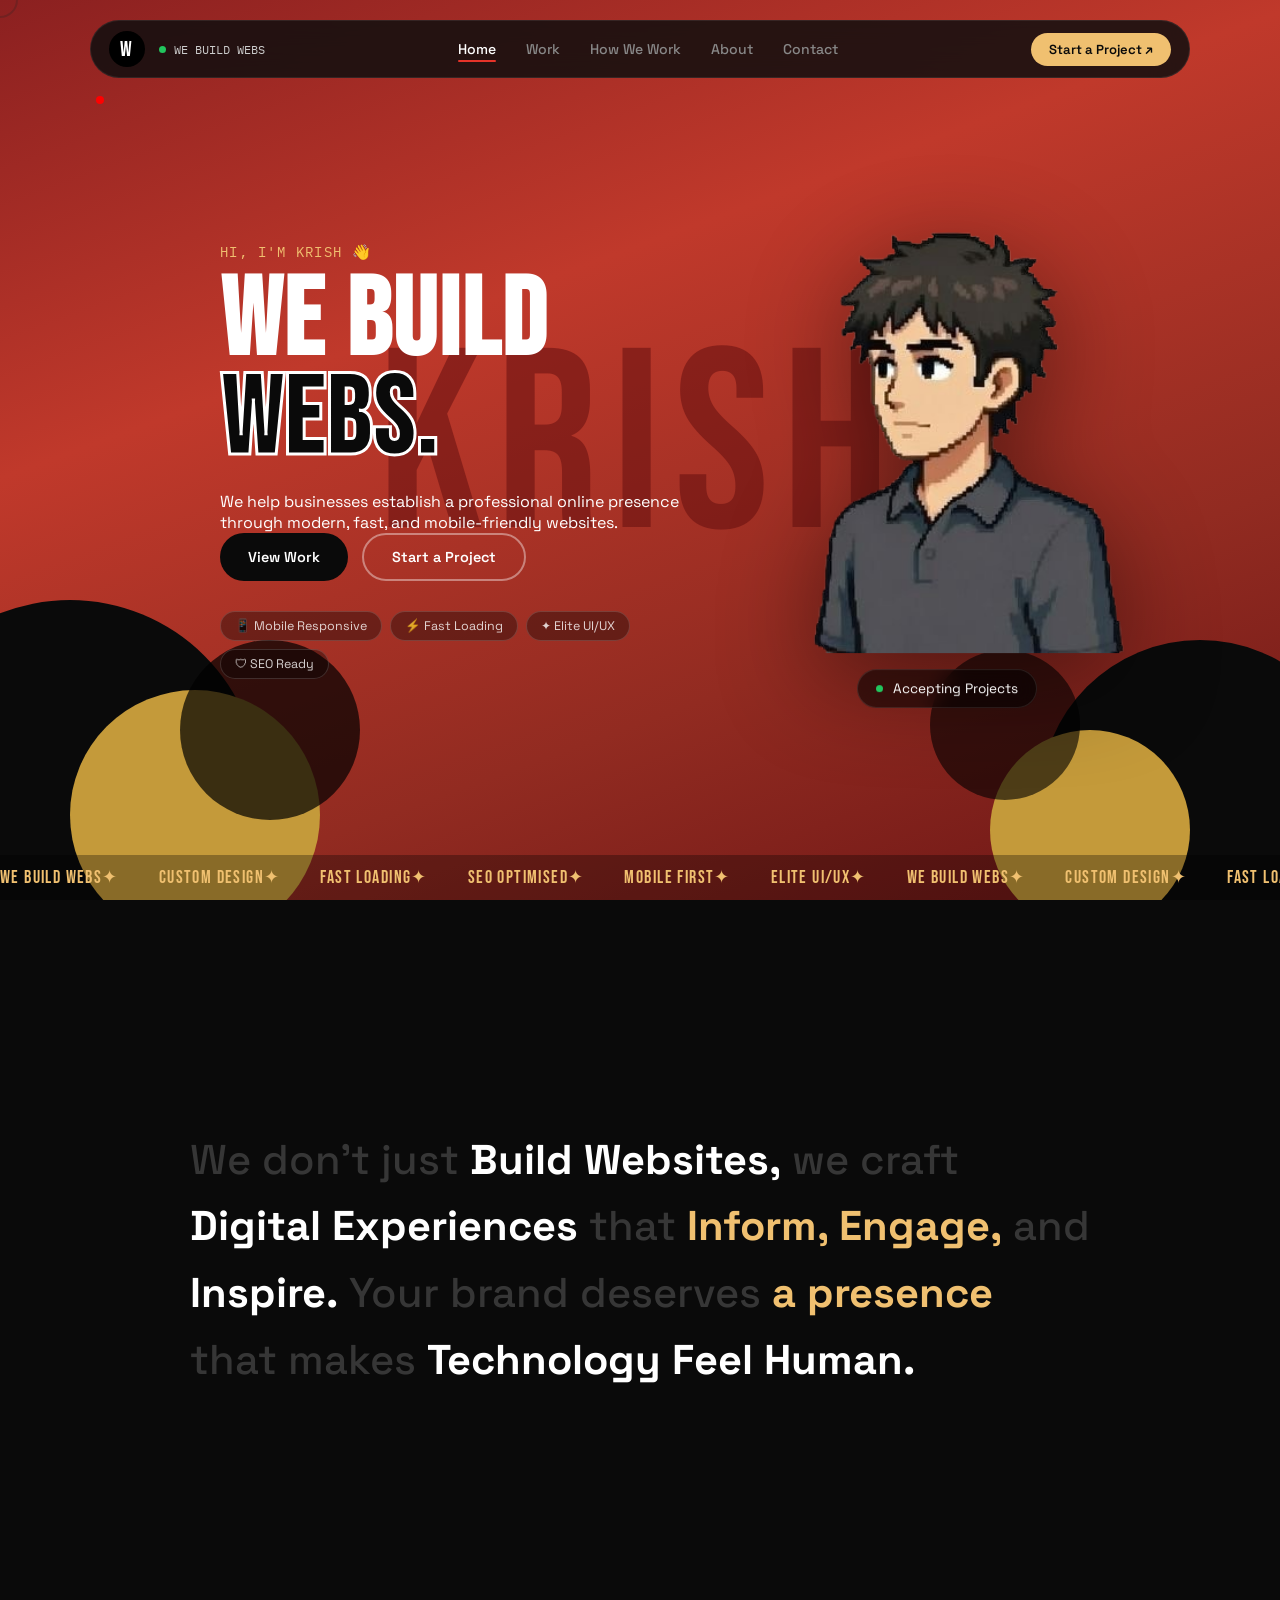
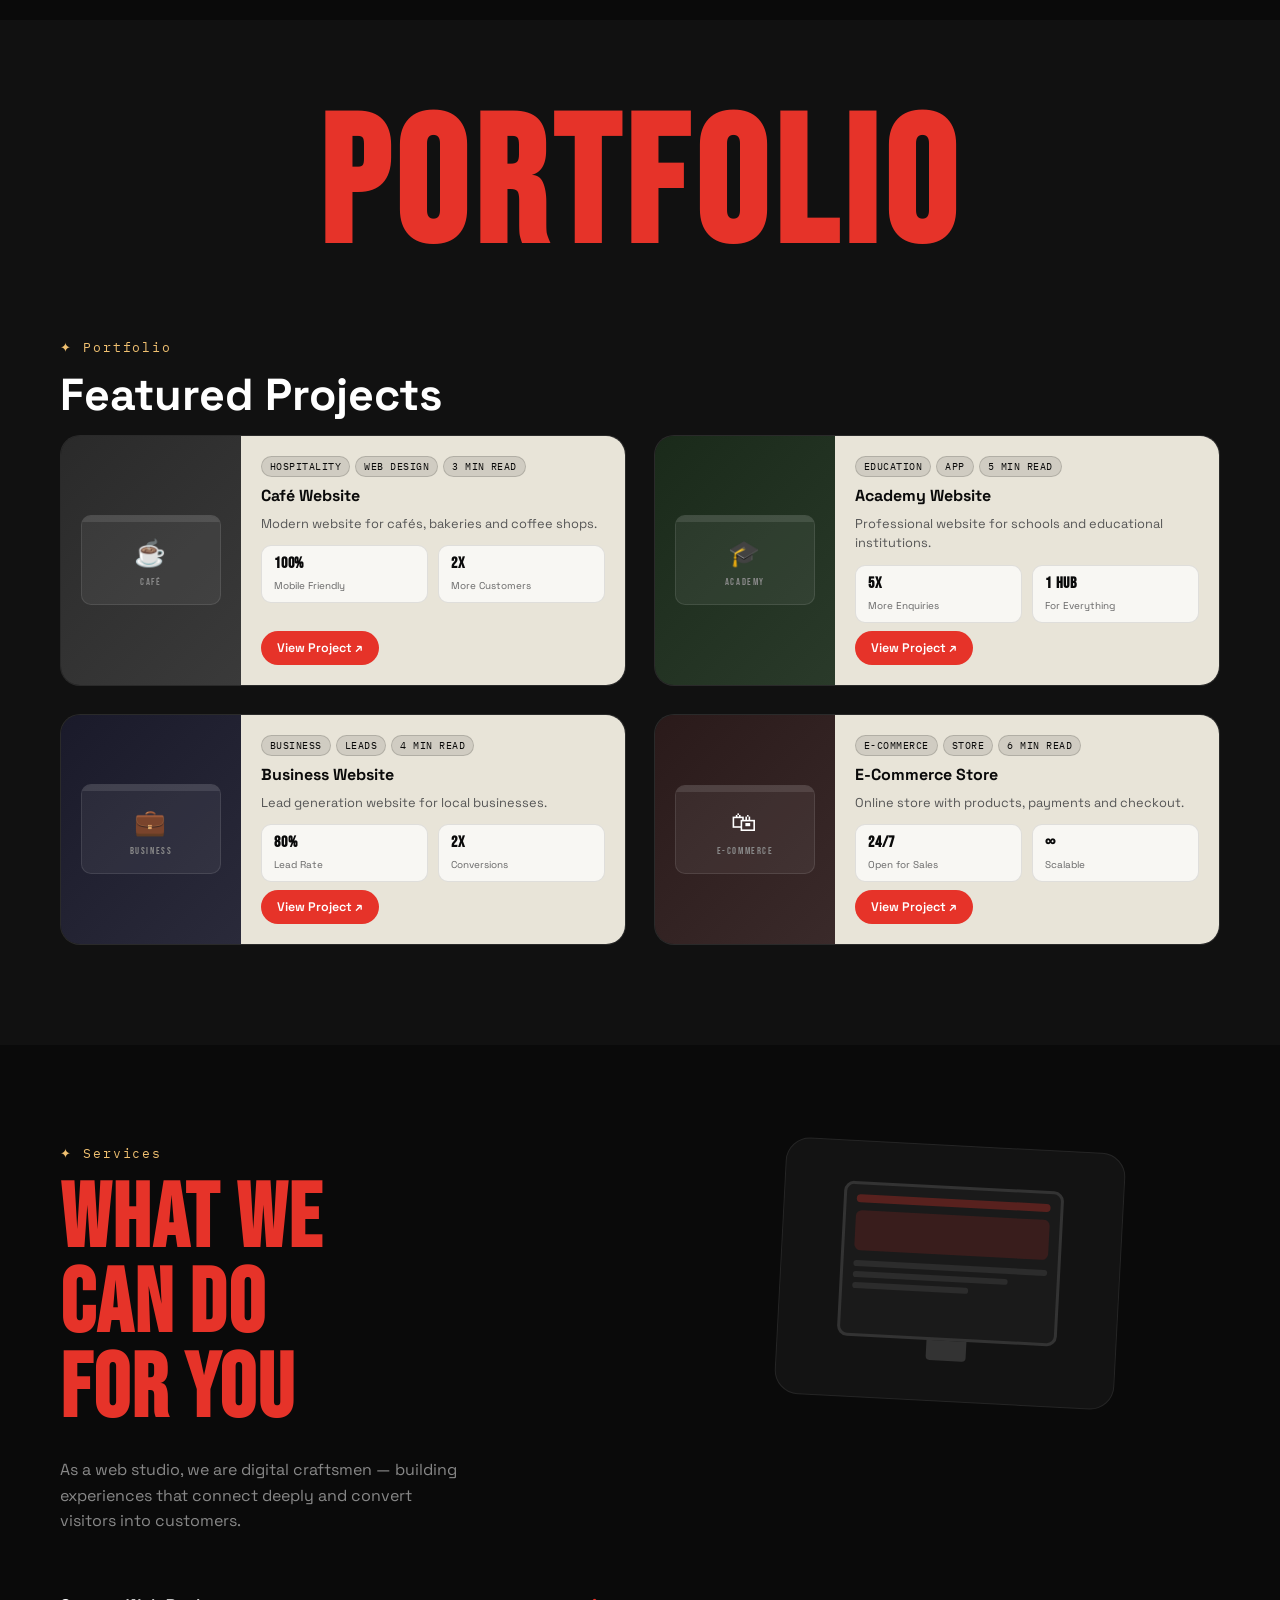
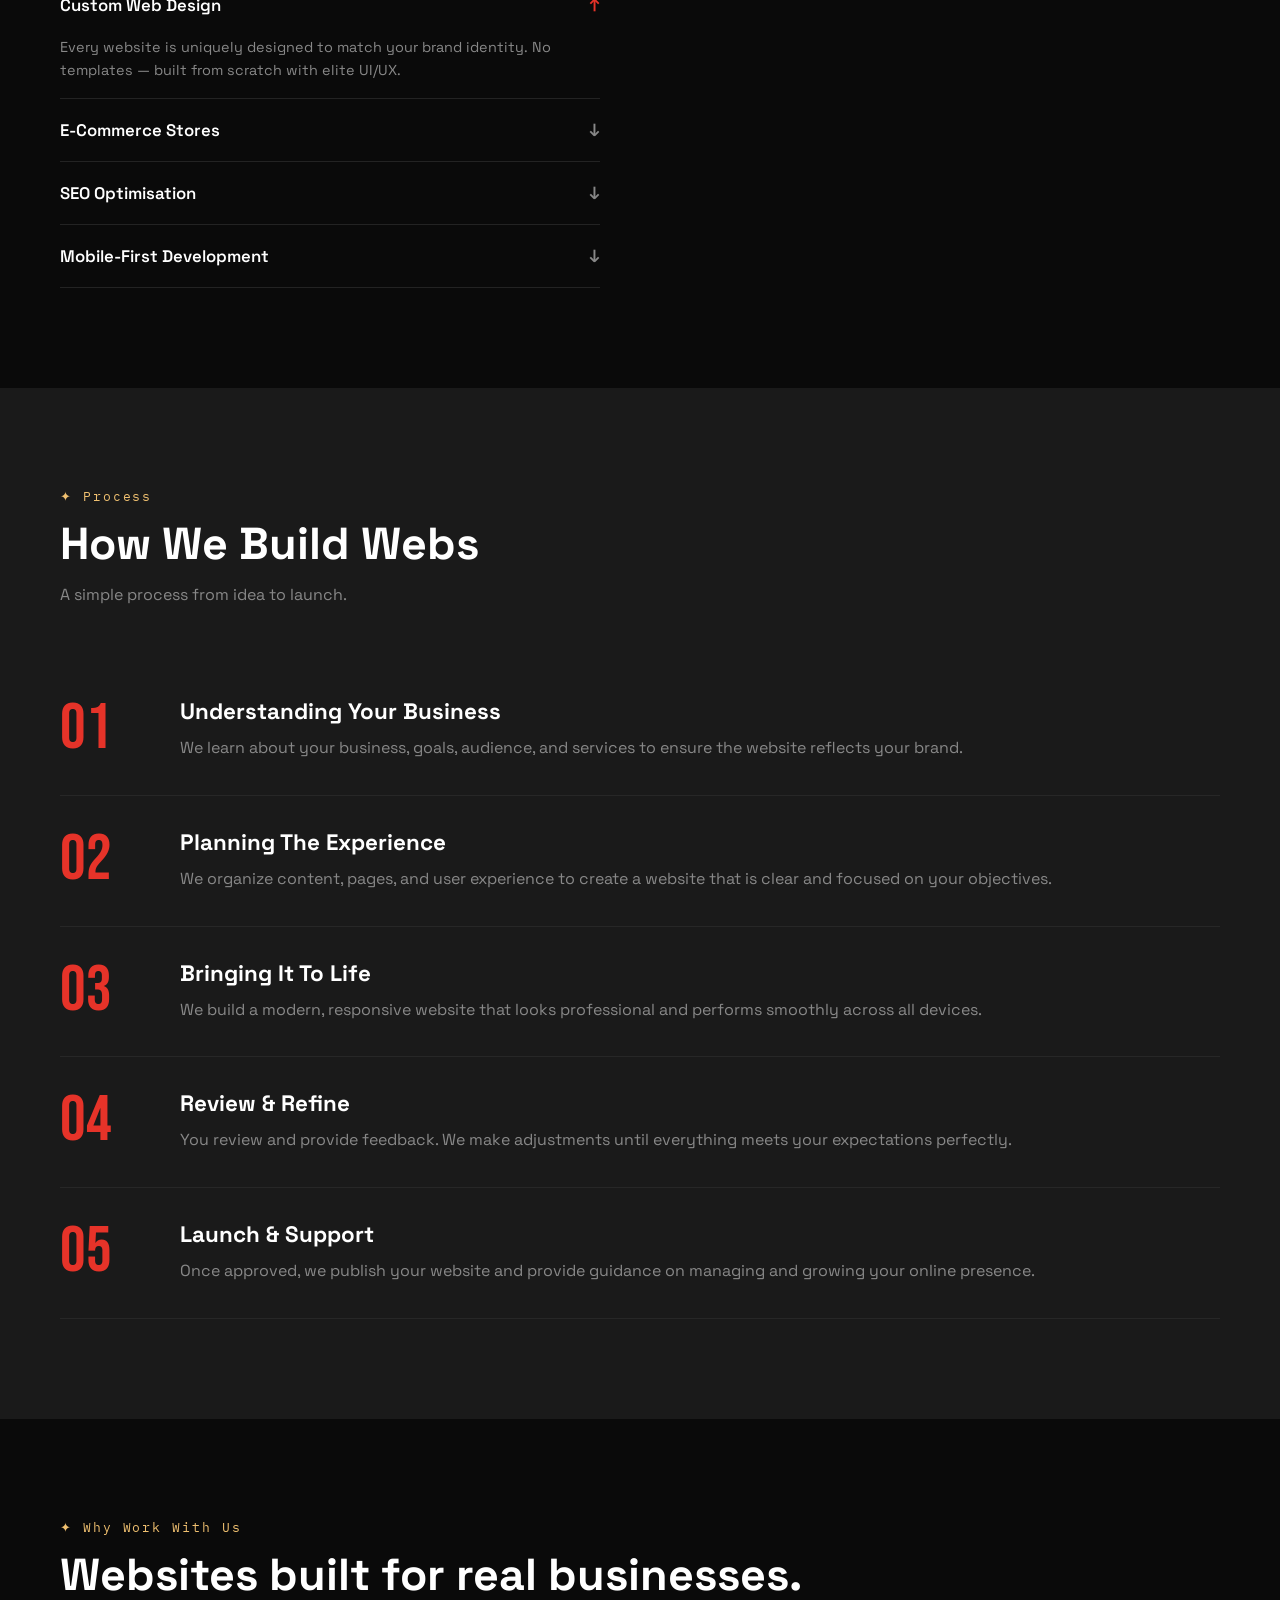
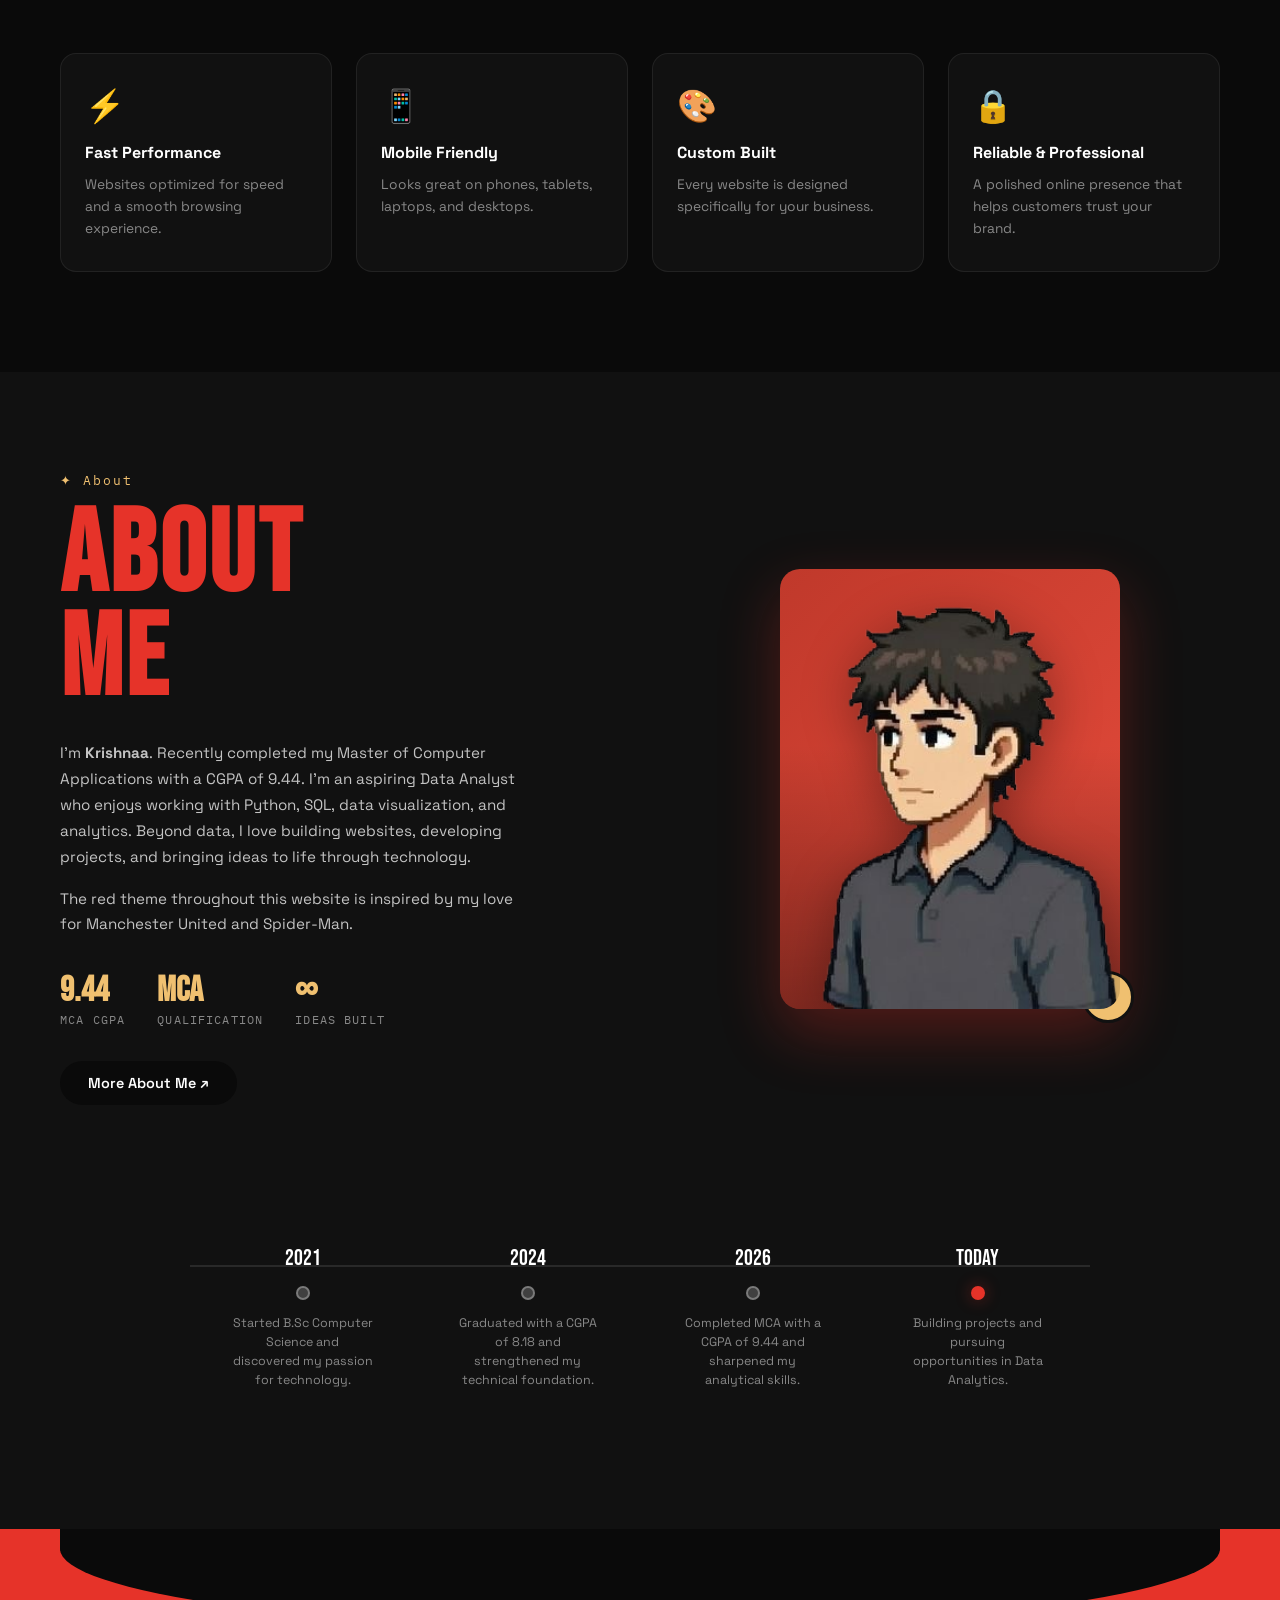
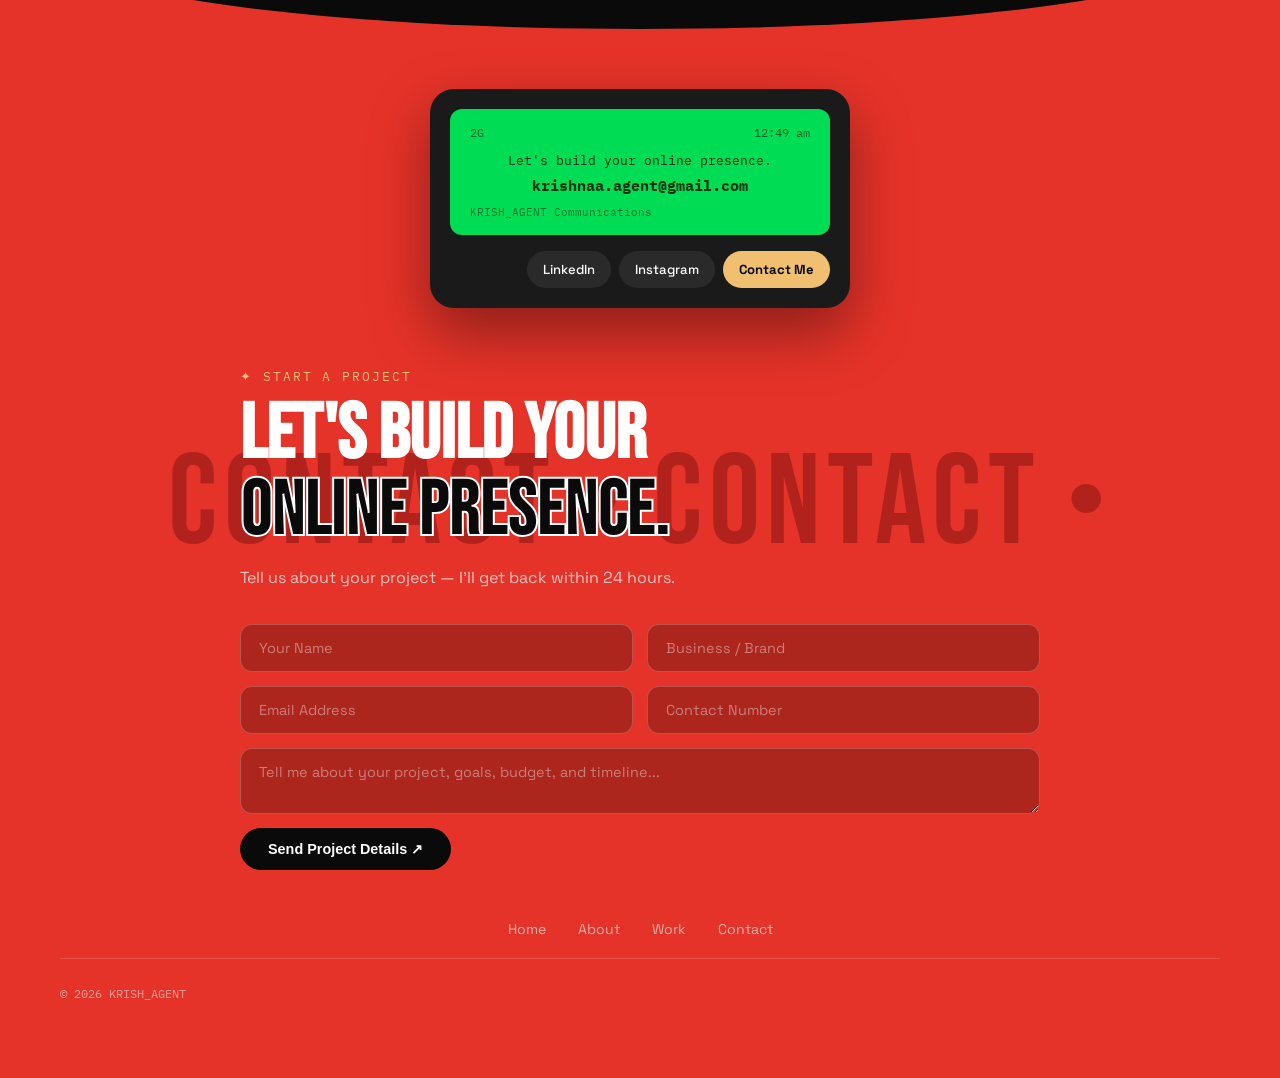
==== commit caa7fe97: "Improve mobile responsiveness and navigation" ====
--- a/index.html
+++ b/index.html
@@ -3,661 +3,484 @@
 <head>
   <meta charset="UTF-8" />
   <meta name="viewport" content="width=device-width, initial-scale=1.0" />
-  <title>We Build Webs — by Krish</title>
+  <title>KRISH — WE BUILD WEBS</title>
+  <link rel="stylesheet" href="style.css" />
   <link rel="preconnect" href="https://fonts.googleapis.com" />
   <link rel="preconnect" href="https://fonts.gstatic.com" crossorigin />
-  <link href="https://fonts.googleapis.com/css2?family=Barlow:wght@400;500;600;700;800;900&family=Barlow+Condensed:wght@700;800;900&display=swap" rel="stylesheet" />
-  <link rel="stylesheet" href="style.css" />
+  <link href="https://fonts.googleapis.com/css2?family=Bebas+Neue&family=Space+Grotesk:wght@300;400;500;600;700&family=IBM+Plex+Mono:wght@400;500&display=swap" rel="stylesheet" />
 </head>
 <body>
 
-  <!-- Custom Cursor -->
-  <div id="cursor"></div>
-  <div id="cursor-ring"></div>
-
-  <!-- Page Loader -->
-  <div id="loader">
-    <div class="loader-inner">
-      <div class="loader-logo">W</div>
-      <div class="loader-bar"><div class="loader-fill"></div></div>
-    </div>
-  </div>
-
-  <!-- ═══════════════════════════════
-       NAVBAR
-  ═══════════════════════════════ -->
-  <nav id="navbar">
-    <a href="#hero" class="nav-logo">
-      <div class="nav-logo-icon">W</div>
-      <div class="nav-logo-text">
-        <strong>WE BUILD WEBS</strong>
-        <span>By Krish</span>
-      </div>
-    </a>
-
-    <div class="nav-links">
-      <a href="#hero" class="nav-link active">Home</a>
+  <!-- Custom Cursor (desktop only) -->
+  <div class="cursor" id="cursor"></div>
+  <div class="cursor-dot" id="cursor-dot"></div>
+
+  <!-- Navbar -->
+  <nav class="navbar" id="navbar">
+    <div class="nav-left">
+      <div class="nav-logo custom-logo">W</div>
+      <div class="nav-status">
+        <span class="status-dot"></span>
+        <span class="nav-status-text">WE BUILD WEBS</span>
+      </div>
+    </div>
+
+    <div class="nav-links" id="nav-links">
+      <a href="#home" class="nav-link active">Home</a>
       <a href="#work" class="nav-link">Work</a>
-      <a href="#process" class="nav-link">Process</a>
-      <a href="#why-us" class="nav-link">Why Us</a>
+      <a href="#process" class="nav-link">How We Work</a>
       <a href="#about" class="nav-link">About</a>
-    </div>
-
-    <a href="#contact" class="btn-primary nav-cta">
-      Let's Build
-      <svg viewBox="0 0 14 14" fill="none"><path d="M2 7h10M7 2l5 5-5 5" stroke="currentColor" stroke-width="1.8" stroke-linecap="round" stroke-linejoin="round"/></svg>
-    </a>
-
-    <button class="hamburger" id="hamburger" aria-label="Menu">
-      <span></span><span></span><span></span>
-    </button>
+      <a href="#contact" class="nav-link">Contact</a>
+    </div>
+
+    <div class="nav-right">
+      <a href="#contact" class="nav-cta">Start a Project ↗</a>
+      <button class="mobile-menu-btn" id="mobile-menu-btn" aria-label="Open Menu">☰</button>
+    </div>
   </nav>
 
-  <!-- Mobile Menu -->
-  <div class="mobile-menu" id="mobileMenu">
-    <a href="#hero" class="mob-link">Home</a>
-    <a href="#work" class="mob-link">Work</a>
-    <a href="#process" class="mob-link">Process</a>
-    <a href="#why-us" class="mob-link">Why Us</a>
-    <a href="#about" class="mob-link">About</a>
-    <a href="#contact" class="mob-cta">Let's Build ↗</a>
-  </div>
-
-  <!-- ═══════════════════════════════
-       HERO
-  ═══════════════════════════════ -->
-  <section id="hero" class="grid-bg">
-    <div class="hero-inner">
-
-      <div class="hero-left">
-        <div class="hero-badge">
-          <span class="pulse-dot"></span>
-          HI, I'M KRISH 👋
-        </div>
-
-        <h1 class="hero-h1">
-  WE BUILD<br>
-  <em class="red">WEBS.</em>
-</h1>
-
-        <p class="hero-sub">
-  We help businesses establish a professional online presence through modern,
-  fast, and mobile-friendly websites. Whether you're an Instagram business,
-  local store, educational institution, or growing brand, we create websites
-  that showcase your products, services, and unique identity online.
-</p>
-
-        <div class="hero-ctas">
-          <a href="#work" class="btn-primary btn-lg">
-            View Work
-            <svg viewBox="0 0 14 14" fill="none"><path d="M7 2v10M2 7l5 5 5-5" stroke="currentColor" stroke-width="1.8" stroke-linecap="round" stroke-linejoin="round"/></svg>
-          </a>
-          <a href="#contact" class="btn-outline btn-lg">
-            Start a Project
-            <svg viewBox="0 0 14 14" fill="none"><path d="M2 7h10M7 2l5 5-5 5" stroke="currentColor" stroke-width="1.8" stroke-linecap="round" stroke-linejoin="round"/></svg>
-          </a>
-        </div>
-
-        <div class="hero-badges">
-          <div class="badge-pill">📱 Mobile Responsive</div>
-          <div class="badge-pill accent">⚡ Fast Loading Core</div>
-          <div class="badge-pill">✦ Elite Custom UI/UX</div>
-          <div class="badge-pill">🛡 SEO Ready</div>
-        </div>
-      </div>
-
-      <div class="hero-visual">
-        <div class="hover-tag"><span class="pulse-dot"></span> HOVER AROUND 👀</div>
-
-        <div class="phone-frame" id="phoneFrame">
-          <div class="phone-notch"></div>
-          <div class="phone-inner">
-            <div class="phone-eyes">
-              <div class="phone-eye"></div>
-              <div class="phone-eye"></div>
+  <!-- ===== HERO SECTION ===== -->
+  <section class="hero" id="home">
+    <div class="hero-bg-text">KRISH</div>
+
+    <div class="character-wrap">
+      <img src="images/krish.png" alt="Krish" class="hero-character">
+      <div class="hero-status">
+        <span class="status-dot"></span>
+        <span>Accepting Projects</span>
+      </div>
+    </div>
+
+    <div class="cloud cloud-left"></div>
+    <div class="cloud cloud-right"></div>
+    <div class="cloud cloud-bottom-left"></div>
+    <div class="cloud cloud-bottom-right"></div>
+
+    <div class="hero-text">
+      <p class="hero-sub">HI, I'M KRISH 👋</p>
+      <h1 class="hero-title">WE BUILD<br/><span class="hero-accent">WEBS.</span></h1>
+      <p class="hero-desc">We help businesses establish a professional online presence through modern, fast, and mobile-friendly websites.</p>
+      <div class="hero-btns">
+        <a href="#work" class="btn-primary">View Work</a>
+        <a href="#contact" class="btn-secondary">Start a Project</a>
+      </div>
+      <div class="hero-tags">
+        <span>📱 Mobile Responsive</span>
+        <span>⚡ Fast Loading</span>
+        <span>✦ Elite UI/UX</span>
+        <span>🛡 SEO Ready</span>
+      </div>
+    </div>
+
+    <div class="ticker-wrap">
+      <div class="ticker">
+        <span>WE BUILD WEBS✦</span>
+        <span>CUSTOM DESIGN✦</span>
+        <span>FAST LOADING✦</span>
+        <span>SEO OPTIMISED✦</span>
+        <span>MOBILE FIRST✦</span>
+        <span>ELITE UI/UX✦</span>
+        <span>WE BUILD WEBS✦</span>
+        <span>CUSTOM DESIGN✦</span>
+        <span>FAST LOADING✦</span>
+        <span>SEO OPTIMISED✦</span>
+        <span>MOBILE FIRST✦</span>
+        <span>ELITE UI/UX✦</span>
+      </div>
+    </div>
+  </section>
+
+  <!-- ===== STATEMENT SECTION ===== -->
+  <section class="statement-section">
+    <div class="statement-inner">
+      <p class="statement-text" id="statement-text">
+        <span class="word dim">We don't just</span>
+        <span class="word bright">Build Websites,</span>
+        <span class="word dim">we craft</span>
+        <span class="word bright">Digital Experiences</span>
+        <span class="word dim">that</span>
+        <span class="word accent">Inform, Engage,</span>
+        <span class="word dim">and</span>
+        <span class="word bright">Inspire.</span>
+        <span class="word dim">Your brand deserves</span>
+        <span class="word accent">a presence</span>
+        <span class="word dim">that makes</span>
+        <span class="word bright">Technology Feel Human.</span>
+      </p>
+    </div>
+  </section>
+
+  <!-- ===== WORK SECTION ===== -->
+  <section class="work-section" id="work">
+    <div class="work-hero-label">
+      <h2 class="work-big-title">PORTFOLIO</h2>
+    </div>
+    <div class="section-label">✦ Portfolio</div>
+    <h3 class="section-title">Featured Projects</h3>
+
+    <div class="projects-grid">
+      <div class="project-card" data-tilt>
+        <div class="project-img project-img-1">
+          <div class="proj-mockup">
+            <div class="mockup-bar"></div>
+            <div class="mockup-content cafe-mock">
+              <span>☕</span>
+              <p>CAFÉ</p>
             </div>
-            <div class="phone-label">✦ KRISH_AGENT</div>
-          </div>
-          <div class="phone-shine"></div>
-        </div>
-
-        <div class="status-card">
-          <div class="status-top">
-            <span class="status-dot"></span>
-            <span class="status-label">Studio Status</span>
-          </div>
-          <div class="status-text">Accepting<br>Projects</div>
-        </div>
-
-        <div class="shoot-tag" id="shootTag">CLICK TO WEB SHOOT</div>
-      </div>
-
-    </div>
-  </section>
-
-  <!-- ═══════════════════════════════
-       TICKER
-  ═══════════════════════════════ -->
-  <div class="ticker-wrap">
-    <div class="ticker">
-      <span class="ticker-item">WE BUILD WEBS<span class="ticker-dot">✦</span></span>
-      <span class="ticker-item">CUSTOM DESIGN<span class="ticker-dot">✦</span></span>
-      <span class="ticker-item">FAST LOADING<span class="ticker-dot">✦</span></span>
-      <span class="ticker-item">SEO OPTIMISED<span class="ticker-dot">✦</span></span>
-      <span class="ticker-item">MOBILE FIRST<span class="ticker-dot">✦</span></span>
-      <span class="ticker-item">ELITE UI/UX<span class="ticker-dot">✦</span></span>
-      <span class="ticker-item">WE BUILD WEBS<span class="ticker-dot">✦</span></span>
-      <span class="ticker-item">CUSTOM DESIGN<span class="ticker-dot">✦</span></span>
-      <span class="ticker-item">FAST LOADING<span class="ticker-dot">✦</span></span>
-      <span class="ticker-item">SEO OPTIMISED<span class="ticker-dot">✦</span></span>
-      <span class="ticker-item">MOBILE FIRST<span class="ticker-dot">✦</span></span>
-      <span class="ticker-item">ELITE UI/UX<span class="ticker-dot">✦</span></span>
-    </div>
-  </div>
-
-  <!-- ═══════════════════════════════
-       WORK
-  ═══════════════════════════════ -->
-  <section id="work" class="section">
-
-  <div class="section-inner">
-
-    <div class="work-header reveal">
-
-      <div class="section-label">
-        ✦ Portfolio
-      </div>
-
-      <h2 class="section-h2">
-        Featured Projects
-      </h2>
-
-    </div>
-
-    <div class="work-grid">
-
-      <a href="projects/cafe/index.html" class="work-card reveal">
-
-        <div class="work-image cafe"></div>
-
-        <div class="work-content">
-          <h3>Café Website</h3>
+          </div>
+        </div>
+        <div class="project-info">
+          <div class="proj-tags">
+            <span class="tag">HOSPITALITY</span>
+            <span class="tag">WEB DESIGN</span>
+            <span class="tag">3 MIN READ</span>
+          </div>
+          <h4>Café Website</h4>
           <p>Modern website for cafés, bakeries and coffee shops.</p>
-        </div>
-
-      </a>
-
-      <a href="projects/academy/index.html" class="work-card reveal">
-
-        <div class="work-image academy"></div>
-
-        <div class="work-content">
-          <h3>Academy Website</h3>
+          <div class="proj-stats">
+            <div class="stat"><strong>100%</strong><small>Mobile Friendly</small></div>
+            <div class="stat"><strong>2X</strong><small>More Customers</small></div>
+          </div>
+          <a href="projects/cafe/index.html" class="proj-btn">View Project ↗</a>
+        </div>
+      </div>
+
+      <div class="project-card" data-tilt>
+        <div class="project-img project-img-2">
+          <div class="proj-mockup">
+            <div class="mockup-bar"></div>
+            <div class="mockup-content academy-mock">
+              <span>🎓</span>
+              <p>ACADEMY</p>
+            </div>
+          </div>
+        </div>
+        <div class="project-info">
+          <div class="proj-tags">
+            <span class="tag">EDUCATION</span>
+            <span class="tag">APP</span>
+            <span class="tag">5 MIN READ</span>
+          </div>
+          <h4>Academy Website</h4>
           <p>Professional website for schools and educational institutions.</p>
-        </div>
-
-      </a>
-
-      <a href="projects/business/index.html" class="work-card reveal">
-
-        <div class="work-image business"></div>
-
-        <div class="work-content">
-          <h3>Business Website</h3>
+          <div class="proj-stats">
+            <div class="stat"><strong>5X</strong><small>More Enquiries</small></div>
+            <div class="stat"><strong>1 HUB</strong><small>For Everything</small></div>
+          </div>
+          <a href="projects/academy/index.html" class="proj-btn">View Project ↗</a>
+        </div>
+      </div>
+
+      <div class="project-card" data-tilt>
+        <div class="project-img project-img-3">
+          <div class="proj-mockup">
+            <div class="mockup-bar"></div>
+            <div class="mockup-content biz-mock">
+              <span>💼</span>
+              <p>BUSINESS</p>
+            </div>
+          </div>
+        </div>
+        <div class="project-info">
+          <div class="proj-tags">
+            <span class="tag">BUSINESS</span>
+            <span class="tag">LEADS</span>
+            <span class="tag">4 MIN READ</span>
+          </div>
+          <h4>Business Website</h4>
           <p>Lead generation website for local businesses.</p>
-        </div>
-
-      </a>
-
-      <a href="projects/ecommerce/index.html" class="work-card reveal">
-
-        <div class="work-image ecommerce"></div>
-
-        <div class="work-content">
-          <h3>E-Commerce Store</h3>
+          <div class="proj-stats">
+            <div class="stat"><strong>80%</strong><small>Lead Rate</small></div>
+            <div class="stat"><strong>2X</strong><small>Conversions</small></div>
+          </div>
+          <a href="projects/business/index.html" class="proj-btn">View Project ↗</a>
+        </div>
+      </div>
+
+      <div class="project-card" data-tilt>
+        <div class="project-img project-img-4">
+          <div class="proj-mockup">
+            <div class="mockup-bar"></div>
+            <div class="mockup-content ecom-mock">
+              <span>🛍</span>
+              <p>E-COMMERCE</p>
+            </div>
+          </div>
+        </div>
+        <div class="project-info">
+          <div class="proj-tags">
+            <span class="tag">E-COMMERCE</span>
+            <span class="tag">STORE</span>
+            <span class="tag">6 MIN READ</span>
+          </div>
+          <h4>E-Commerce Store</h4>
           <p>Online store with products, payments and checkout.</p>
-        </div>
-
-      </a>
-
-    </div>
-
-  </div>
-
-</section>
-
-<!-- ═══════════════════════════════
-     PROCESS
-═══════════════════════════════ -->
-
-<section id="process" class="section section-light">
-
-  <div class="section-inner">
-
-    <div class="work-header reveal">
-
-      <div class="section-label">
-        ✦ Process
-      </div>
-
-      <h2 class="section-h2">
-        How We Build Webs
-      </h2>
-
-      <p class="section-sub">
-        A simple process from idea to launch.
-      </p>
-
-    </div>
-
+          <div class="proj-stats">
+            <div class="stat"><strong>24/7</strong><small>Open for Sales</small></div>
+            <div class="stat"><strong>∞</strong><small>Scalable</small></div>
+          </div>
+          <a href="projects/ecommerce/index.html" class="proj-btn">View Project ↗</a>
+        </div>
+      </div>
+    </div>
+  </section>
+
+  <!-- ===== SERVICES SECTION ===== -->
+  <section class="services-section">
+    <div class="services-left">
+      <div class="section-label">✦ Services</div>
+      <h2 class="services-big">WHAT WE<br/>CAN DO<br/>FOR YOU</h2>
+      <p class="services-sub">As a web studio, we are digital craftsmen — building experiences that connect deeply and convert visitors into customers.</p>
+      <div class="accordion">
+        <div class="acc-item active">
+          <div class="acc-head">
+            <span>Custom Web Design</span>
+            <span class="acc-icon">↓</span>
+          </div>
+          <div class="acc-body">
+            <p>Every website is uniquely designed to match your brand identity. No templates — built from scratch with elite UI/UX.</p>
+          </div>
+        </div>
+        <div class="acc-item">
+          <div class="acc-head">
+            <span>E-Commerce Stores</span>
+            <span class="acc-icon">↓</span>
+          </div>
+          <div class="acc-body">
+            <p>Full online stores with product listings, cart, payments integration, and order management — ready to sell.</p>
+          </div>
+        </div>
+        <div class="acc-item">
+          <div class="acc-head">
+            <span>SEO Optimisation</span>
+            <span class="acc-icon">↓</span>
+          </div>
+          <div class="acc-body">
+            <p>Built with SEO best practices so your business ranks on Google and attracts organic traffic from day one.</p>
+          </div>
+        </div>
+        <div class="acc-item">
+          <div class="acc-head">
+            <span>Mobile-First Development</span>
+            <span class="acc-icon">↓</span>
+          </div>
+          <div class="acc-body">
+            <p>Responsive across all devices — phones, tablets, laptops, and desktops — with smooth performance.</p>
+          </div>
+        </div>
+      </div>
+    </div>
+    <div class="services-right">
+      <div class="services-img-card">
+        <div class="desk-illustration">
+          <div class="monitor-body">
+            <div class="monitor-screen">
+              <div class="screen-content">
+                <div class="screen-nav"></div>
+                <div class="screen-hero-bar"></div>
+                <div class="screen-text-lines">
+                  <div></div><div></div><div></div>
+                </div>
+              </div>
+            </div>
+            <div class="monitor-stand"></div>
+          </div>
+        </div>
+      </div>
+    </div>
+  </section>
+
+  <!-- ===== PROCESS SECTION ===== -->
+  <section class="process-section" id="process">
+    <div class="section-label">✦ Process</div>
+    <h2 class="section-title">How We Build Webs</h2>
+    <p class="section-sub">A simple process from idea to launch.</p>
     <div class="process-steps">
-
-      <div class="process-step reveal">
-        <div class="step-num-col">
-          <div class="step-num">01</div>
-          <div class="step-line"></div>
-        </div>
-
-        <div class="step-card">
-          <div class="step-card-tag">
-            Understanding Your Business
-          </div>
-
-          <h3>Understand Your Business</h3>
-
-          <p>
-            We learn about your business, goals, audience, and the services or products you offer to ensure the website reflects your brand.
-          </p>
-        </div>
-      </div>
-
-      <div class="process-step reveal">
-        <div class="step-num-col">
-          <div class="step-num">02</div>
-          <div class="step-line"></div>
-        </div>
-
-        <div class="step-card">
-          <div class="step-card-tag">
-            Planning The Experience
-          </div>
-
-          <h3>Plan & Structure</h3>
-
-          <p>
-            We organize the content, pages, and user experience to create a website that is clear, intuitive, and focused on your objectives.
-          </p>
-        </div>
-      </div>
-
-      <div class="process-step reveal">
-        <div class="step-num-col">
-          <div class="step-num">03</div>
-          <div class="step-line"></div>
-        </div>
-
-        <div class="step-card">
-          <div class="step-card-tag">
-            Bringing It To Life
-          </div>
-
-          <h3>Design & Develop</h3>
-
-          <p>
-            We build a modern, responsive website that looks professional and performs smoothly across all devices.
-          </p>
-        </div>
-      </div>
-
-      <div class="process-step reveal">
-        <div class="step-num-col">
-          <div class="step-num">04</div>
-          <div class="step-line"></div>
-        </div>
-
-        <div class="step-card">
-          <div class="step-card-tag">
-            Refining The Details
-          </div>
-
-          <h3>Review & Refine</h3>
-
-          <p>
-            You review the website and provide feedback. We make adjustments to ensure everything meets your expectations.
-          </p>
-        </div>
-      </div>
-
-      <div class="process-step reveal">
-        <div class="step-num-col">
-          <div class="step-num">05</div>
-        </div>
-
-        <div class="step-card">
-          <div class="step-card-tag">
-            Going Live
-          </div>
-
-          <h3>Launch & Support</h3>
-
-          <p>
-            Once approved, we publish your website and provide guidance on managing and growing your online presence.
-          </p>
-        </div>
-      </div>
-
-    </div>
-
-  </div>
-
-</section>
-
-  <!-- ═══════════════════════════════
-       CREATIVE LAB
-  ═══════════════════════════════ -->
-    <section id="why-us" class="section">
-
-  <div class="section-inner">
-
-    <div class="reveal">
-
-      <div class="section-label">
-        ✦ Why Work With Us
-      </div>
-
-      <h2 class="section-h2">
-        Websites built for real businesses.
-      </h2>
-
-      <p class="section-sub">
-        We focus on creating websites that look professional, load quickly, and help your business build trust online.
-      </p>
-
-    </div>
-
+      <div class="step">
+        <div class="step-num">01</div>
+        <div class="step-content">
+          <h4>Understanding Your Business</h4>
+          <p>We learn about your business, goals, audience, and services to ensure the website reflects your brand.</p>
+        </div>
+      </div>
+      <div class="step">
+        <div class="step-num">02</div>
+        <div class="step-content">
+          <h4>Planning The Experience</h4>
+          <p>We organize content, pages, and user experience to create a website that is clear and focused on your objectives.</p>
+        </div>
+      </div>
+      <div class="step">
+        <div class="step-num">03</div>
+        <div class="step-content">
+          <h4>Bringing It To Life</h4>
+          <p>We build a modern, responsive website that looks professional and performs smoothly across all devices.</p>
+        </div>
+      </div>
+      <div class="step">
+        <div class="step-num">04</div>
+        <div class="step-content">
+          <h4>Review & Refine</h4>
+          <p>You review and provide feedback. We make adjustments until everything meets your expectations perfectly.</p>
+        </div>
+      </div>
+      <div class="step">
+        <div class="step-num">05</div>
+        <div class="step-content">
+          <h4>Launch & Support</h4>
+          <p>Once approved, we publish your website and provide guidance on managing and growing your online presence.</p>
+        </div>
+      </div>
+    </div>
+  </section>
+
+  <!-- ===== WHY US ===== -->
+  <section class="why-section">
+    <div class="section-label">✦ Why Work With Us</div>
+    <h2 class="section-title">Websites built for real businesses.</h2>
     <div class="why-grid">
-
-      <div class="why-card reveal">
-        <div class="why-icon">⚡</div>
-        <h3>Fast Performance</h3>
-        <p>
-          Websites optimized for speed and a smooth browsing experience.
-        </p>
-      </div>
-
-      <div class="why-card reveal">
-        <div class="why-icon">📱</div>
-        <h3>Mobile Friendly</h3>
-        <p>
-          Looks great on phones, tablets, laptops, and desktops.
-        </p>
-      </div>
-
-      <div class="why-card reveal">
-        <div class="why-icon">🎨</div>
-        <h3>Custom Built</h3>
-        <p>
-          Every website is designed and built specifically for your business.
-        </p>
-      </div>
-
-      <div class="why-card reveal">
-        <div class="why-icon">🔒</div>
-        <h3>Reliable & Professional</h3>
-        <p>
-          A polished online presence that helps customers trust your brand.
-        </p>
-      </div>
-
-    </div>
-
-  </div>
-
-</section>
-
-  <!-- ═══════════════════════════════
-       ABOUT
-  ═══════════════════════════════ -->
-<section id="about" class="section section-light">
-  <div class="section-inner">
-
-    <div class="about-grid">
-
-      <!-- LEFT SIDE -->
-
-      <div class="about-left reveal">
-
-        <div class="section-label">
-          About
-        </div>
-
-        <h2 class="section-h2">
-          About Me
-        </h2>
-
-        <p class="about-body">
-          Hi, I'm Krishnaa. I have recently completed my Master of Computer Applications with a CGPA of 9.44.
-          I developed a strong interest in data, problem-solving, and creating
-          meaningful digital experiences.
-
-          <br><br>
-
-          Today, I'm an aspiring Data Analyst who enjoys working with Python,
-          SQL, data visualization, and analytics. Beyond data, I love building
-          websites, developing projects, and bringing ideas to life through
-          technology.
-
-          <br><br>
-
-          When I'm not working on projects, you'll usually find me exploring
-          financial markets, following football, or learning something new. The
-          red theme throughout this website is inspired by my love for
-          Manchester United and Spider-Man.
-        </p>
-
-        <div class="journey-timeline">
-
-          <div class="timeline-line"></div>
-
-          <div class="timeline-node">
-            <div class="node-dot"></div>
-            <h4>2021</h4>
-            <p>Started B.Sc Computer Science and discovered my passion for technology.</p>
-          </div>
-
-          <div class="timeline-node">
-            <div class="node-dot"></div>
-            <h4>2024</h4>
-            <p>Graduated with a CGPA of 8.18 and strengthened my technical foundation.</p>
-          </div>
-
-          <div class="timeline-node">
-            <div class="node-dot"></div>
-            <h4>2026</h4>
-            <p>Completed MCA with a CGPA of 9.44 and sharpened my analytical skills.</p>
-          </div>
-
-          <div class="timeline-node">
-            <div class="node-dot active"></div>
-            <h4>Today</h4>
-            <p>Building projects and pursuing opportunities in Data Analytics.</p>
-          </div>
-
-        </div>
-
-      </div>
-
-      <!-- RIGHT SIDE -->
-
-      <div class="about-right reveal">
-
-        <div class="about-feature">
-          <div class="about-feature-icon">📊</div>
-          <div class="about-feature-text">
-            <h4>Data Analytics</h4>
-            <p>Transforming raw data into meaningful insights using Python, SQL and visualization.</p>
-          </div>
-        </div>
-
-        <div class="about-feature">
-          <div class="about-feature-icon">💻</div>
-          <div class="about-feature-text">
-            <h4>Building & Creating</h4>
-            <p>Designing websites, developing projects and turning ideas into digital experiences.</p>
-          </div>
-        </div>
-
-        <div class="about-feature">
-          <div class="about-feature-icon">📈</div>
-          <div class="about-feature-text">
-            <h4>Markets & Finance</h4>
-            <p>Passionate about investing, financial markets and data-driven decision making.</p>
-          </div>
-        </div>
-
-        <div class="about-feature">
-          <div class="about-feature-icon">🔴</div>
-          <div class="about-feature-text">
-            <h4>Beyond Work</h4>
-            <p>Manchester United supporter, Spider-Man fan, Batman admirer and lifelong learner.</p>
-          </div>
-        </div>
-
-      </div>
-
-    </div>
-
-  </div>
-</section>
-  <!-- ═══════════════════════════════
-       CONTACT
-  ═══════════════════════════════ -->
- <section id="contact" class="section">
-  <div class="section-inner">
-    <div class="contact-box reveal">
-
-```
-  <div class="contact-label">✦ START A PROJECT</div>
-
-  <h2 class="contact-h2">
-    Let's build your<br>
-    <span class="red">online presence.</span>
-  </h2>
-
-  <p class="contact-sub">
-    Tell us about your project — I'll get back within 24 hours.
-  </p>
-
-  <form action="https://formspree.io/f/xkoagajk" method="POST">
-
-    <div class="contact-grid">
-
-      <input
-        class="contact-input"
-        type="text"
-        name="name"
-        placeholder="Your Name"
-        required
-      >
-
-      <input
-        class="contact-input"
-        type="text"
-        name="business"
-        placeholder="Business / Brand"
-      >
-
-      <input
-        class="contact-input"
-        type="email"
-        name="email"
-        placeholder="Email Address"
-        required
-      >
-
-      <input
-  class="contact-input"
-  type="tel"
-  name="phone"
-  placeholder="Contact Number"
-  required
-/>
-
-     <textarea
-  class="contact-input contact-textarea"
-  name="message"
-  placeholder="Tell me about your project, goals, budget, and timeline..."
-  rows="4"
-  required
-></textarea>
-
-    </div>
-
-    <button type="submit" class="btn-white">
-      Send Project Details
-      <svg width="16" height="16" viewBox="0 0 14 14" fill="none">
-        <path d="M2 7h10M7 2l5 5-5 5"
-          stroke="currentColor"
-          stroke-width="1.8"
-          stroke-linecap="round"
-          stroke-linejoin="round"/>
-      </svg>
-    </button>
-
-  </form>
-
-</div>
-```
-
-  </div>
-</section>
-
-  <!-- ═══════════════════════════════
-       FOOTER
-  ═══════════════════════════════ -->
-  <footer>
-    <div class="footer-inner">
-      <div class="footer-top">
-        <div>
-          <div class="footer-wordmark">WE BUILD<br><span class="red">WEBS</span></div>
-          <p class="footer-tagline">Building the internet, one brand at a time.</p>
-        </div>
-        <div class="footer-col">
-          <p class="footer-col-title">Navigate</p>
-          <div class="footer-links">
-            <a href="#hero">Home</a>
-            <a href="#work">Work</a>
-            <a href="#process">Process</a>
-            <a href="#why-us">Why Us</a>
-            <a href="#about">About</a>
-          </div>
-        </div>
-        <div class="footer-col">
-  <p class="footer-col-title">Connect</p>
-
-  <div class="footer-links">
-
-    <a href="https://www.linkedin.com/in/sreekrishnaak/" target="_blank">
-      LinkedIn ↗
-    </a>
-
-    <a href="mailto:sreekrishnaa1007@gmail.com">
-      Email ↗
-    </a>
-
-    <a href="https://wa.me/919655402966" target="_blank">
-      WhatsApp ↗
-    </a>
-
-  </div>
-</div>
-      </div>
-      <div class="footer-bottom">
-        <p>Built by Krish — We Build Webs © 2026</p>
-        <p class="footer-status"><span class="status-dot"></span> Accepting     projects</p>
-      </div>
-    </div>
-  </footer>
+      <div class="why-card">
+        <span class="why-icon">⚡</span>
+        <h4>Fast Performance</h4>
+        <p>Websites optimized for speed and a smooth browsing experience.</p>
+      </div>
+      <div class="why-card">
+        <span class="why-icon">📱</span>
+        <h4>Mobile Friendly</h4>
+        <p>Looks great on phones, tablets, laptops, and desktops.</p>
+      </div>
+      <div class="why-card">
+        <span class="why-icon">🎨</span>
+        <h4>Custom Built</h4>
+        <p>Every website is designed specifically for your business.</p>
+      </div>
+      <div class="why-card">
+        <span class="why-icon">🔒</span>
+        <h4>Reliable & Professional</h4>
+        <p>A polished online presence that helps customers trust your brand.</p>
+      </div>
+    </div>
+  </section>
+
+  <!-- ===== ABOUT ===== -->
+  <section class="about-section" id="about">
+    <div class="about-left">
+      <div class="section-label">✦ About</div>
+      <h2 class="about-big">ABOUT<br/>ME</h2>
+      <p class="about-desc">I'm <strong>Krishnaa</strong>. Recently completed my Master of Computer Applications with a CGPA of 9.44. I'm an aspiring Data Analyst who enjoys working with Python, SQL, data visualization, and analytics. Beyond data, I love building websites, developing projects, and bringing ideas to life through technology.</p>
+      <p class="about-desc" style="margin-top:1rem;">The red theme throughout this website is inspired by my love for Manchester United and Spider-Man.</p>
+      <div class="about-stats">
+        <div class="about-stat">
+          <strong>9.44</strong>
+          <small>MCA CGPA</small>
+        </div>
+        <div class="about-stat">
+          <strong>MCA</strong>
+          <small>Qualification</small>
+        </div>
+        <div class="about-stat">
+          <strong>∞</strong>
+          <small>Ideas Built</small>
+        </div>
+      </div>
+      <a href="#contact" class="btn-primary" style="display:inline-flex;margin-top:2rem;">More About Me ↗</a>
+    </div>
+    <div class="about-right">
+      <div class="about-photo-card">
+        <div class="about-photo-bg">
+          <div class="about-photo-overlay"></div>
+          <img src="images/krish.png" alt="Krish" class="about-photo-img">
+        </div>
+        <div class="about-photo-badge">K</div>
+      </div>
+    </div>
+  </section>
+
+  <!-- ===== TIMELINE ===== -->
+  <section class="timeline-section">
+    <div class="timeline">
+      <div class="tl-item">
+        <div class="tl-year">2021</div>
+        <div class="tl-dot"></div>
+        <div class="tl-text">Started B.Sc Computer Science and discovered my passion for technology.</div>
+      </div>
+      <div class="tl-item">
+        <div class="tl-year">2024</div>
+        <div class="tl-dot"></div>
+        <div class="tl-text">Graduated with a CGPA of 8.18 and strengthened my technical foundation.</div>
+      </div>
+      <div class="tl-item">
+        <div class="tl-year">2026</div>
+        <div class="tl-dot"></div>
+        <div class="tl-text">Completed MCA with a CGPA of 9.44 and sharpened my analytical skills.</div>
+      </div>
+      <div class="tl-item">
+        <div class="tl-year">Today</div>
+        <div class="tl-dot active"></div>
+        <div class="tl-text">Building projects and pursuing opportunities in Data Analytics.</div>
+      </div>
+    </div>
+  </section>
+
+  <!-- ===== CONTACT ===== -->
+  <section class="contact-section" id="contact">
+    <div class="contact-cloud-top"></div>
+    <div class="contact-bg-text">CONTACT • CONTACT •</div>
+
+    <div class="contact-pager">
+      <div class="pager-screen">
+        <div class="pager-status">
+          <span>2G</span>
+          <span id="pager-time">10:41 am</span>
+        </div>
+        <div class="pager-message">
+          <p>Let's build your online presence.</p>
+          <strong>krishnaa.agent@gmail.com</strong>
+        </div>
+        <div class="pager-brand">KRISH_AGENT Communications</div>
+      </div>
+      <div class="pager-buttons">
+        <a href="https://linkedin.com" target="_blank" class="pager-btn">LinkedIn</a>
+        <a href="https://instagram.com" target="_blank" class="pager-btn">Instagram</a>
+        <a href="mailto:krishnaa.agent@gmail.com" class="pager-btn pager-btn-primary">Contact Me</a>
+      </div>
+    </div>
+
+    <div class="contact-form-wrap">
+      <div class="section-label" style="color:#f0c070;">✦ START A PROJECT</div>
+      <h2 class="contact-title">Let's build your<br/><span>online presence.</span></h2>
+      <p class="contact-sub">Tell us about your project — I'll get back within 24 hours.</p>
+      <div class="contact-form">
+        <div class="form-row">
+          <input type="text" placeholder="Your Name" class="form-input" />
+          <input type="text" placeholder="Business / Brand" class="form-input" />
+        </div>
+        <div class="form-row">
+          <input type="email" placeholder="Email Address" class="form-input" />
+          <input type="tel" placeholder="Contact Number" class="form-input" />
+        </div>
+        <textarea class="form-input form-textarea" placeholder="Tell me about your project, goals, budget, and timeline..."></textarea>
+        <button class="btn-primary form-submit">Send Project Details ↗</button>
+      </div>
+    </div>
+
+    <div class="footer-nav">
+      <a href="#home">Home</a>
+      <a href="#about">About</a>
+      <a href="#work">Work</a>
+      <a href="#contact">Contact</a>
+    </div>
+    <div class="footer-bottom">
+      <span>© 2026 KRISH_AGENT</span>
+      <div class="footer-logo">
+        <svg width="24" height="24" viewBox="0 0 28 28" fill="none">
+          <circle cx="14" cy="14" r="13" stroke="#E63329" stroke-width="2"/>
+          <path d="M8 20 L14 8 L20 20" stroke="#E63329" stroke-width="2.5" stroke-linecap="round" stroke-linejoin="round"/>
+          <path d="M10 16 L18 16" stroke="#E63329" stroke-width="2" stroke-linecap="round"/>
+        </svg>
+      </div>
+    </div>
+  </section>
 
   <script src="script.js"></script>
 </body>
--- a/style.css
+++ b/style.css
@@ -1,1544 +1,1037 @@
-/* ══════════════════════════════════════════
-   WE BUILD WEBS — style.css
-   ══════════════════════════════════════════ */
-
-/* ─── Reset & Variables ─────────────────── */
-*, *::before, *::after {
-  box-sizing: border-box;
-  margin: 0;
+/* ===================================================
+   KRISH PORTFOLIO — style.css  (cleaned & optimised)
+=================================================== */
+
+/* ===== RESET & BASE ===== */
+*, *::before, *::after { box-sizing: border-box; margin: 0; padding: 0; }
+
+:root {
+  --red:        #E63329;
+  --red-dark:   #8B1A15;
+  --red-glow:   rgba(230,51,41,0.4);
+  --cream:      #f0c070;
+  --cream-light:#f5d9a0;
+  --black:      #0a0a0a;
+  --dark:       #111111;
+  --dark-2:     #1a1a1a;
+  --gray:       #888;
+  --light-gray: #ccc;
+  --white:      #ffffff;
+  --font-display:'Bebas Neue', sans-serif;
+  --font-body:  'Space Grotesk', sans-serif;
+  --font-mono:  'IBM Plex Mono', monospace;
+}
+
+html { scroll-behavior: smooth; }
+
+body {
+  font-family: var(--font-body);
+  background: var(--black);
+  color: var(--white);
+  overflow-x: hidden;
+}
+
+/* Hide custom cursor by default; show only on pointer devices */
+@media (pointer: fine) {
+  body { cursor: none; }
+  .cursor, .cursor-dot { display: block; }
+}
+
+/* ===== CUSTOM CURSOR ===== */
+.cursor, .cursor-dot { display: none; pointer-events: none; position: fixed; z-index: 9999; transform: translate(-50%,-50%); }
+.cursor {
+  width: 36px; height: 36px;
+  border: 2px solid var(--red);
+  border-radius: 50%;
+  transition: all 0.12s ease;
+  mix-blend-mode: difference;
+}
+.cursor-dot {
+  width: 6px; height: 6px;
+  background: var(--red);
+  border-radius: 50%;
+}
+
+/* ===== NAVBAR ===== */
+.navbar {
+  position: fixed;
+  top: 20px;
+  left: 50%;
+  transform: translateX(-50%);
+  width: calc(100% - 40px);
+  max-width: 1100px;
+  background: rgba(15,15,15,0.85);
+  backdrop-filter: blur(16px);
+  border: 1px solid rgba(255,255,255,0.08);
+  border-radius: 50px;
+  display: flex;
+  align-items: center;
+  justify-content: space-between;
+  padding: 10px 18px;
+  z-index: 1000;
+  transition: all 0.3s ease;
+}
+.navbar.scrolled {
+  background: rgba(10,10,10,0.95);
+  box-shadow: 0 8px 32px rgba(0,0,0,0.5);
+}
+.nav-left { display: flex; align-items: center; gap: 14px; }
+.custom-logo {
+  width: 36px; height: 36px;
+  background: #000;
+  color: #fff;
+  border-radius: 50%;
+  display: flex; align-items: center; justify-content: center;
+  font-family: var(--font-display);
+  font-size: 1.3rem;
+  letter-spacing: 0.05em;
+  flex-shrink: 0;
+}
+.nav-status {
+  display: flex; align-items: center; gap: 8px;
+  font-size: 0.78rem;
+  color: var(--light-gray);
+  font-family: var(--font-mono);
+}
+.status-dot {
+  width: 7px; height: 7px;
+  background: #22c55e;
+  border-radius: 50%;
+  flex-shrink: 0;
+  animation: pulse-dot 2s infinite;
+}
+@keyframes pulse-dot {
+  0%,100% { opacity:1; transform:scale(1); }
+  50%      { opacity:0.6; transform:scale(1.3); }
+}
+.nav-links { display: flex; gap: 30px; }
+.nav-link {
+  font-size: 0.88rem;
+  color: var(--gray);
+  text-decoration: none;
+  font-weight: 500;
+  transition: color 0.2s;
+  position: relative;
+  white-space: nowrap;
+}
+.nav-link.active, .nav-link:hover { color: var(--white); }
+.nav-link.active::after {
+  content: '';
+  position: absolute;
+  bottom: -4px; left: 0; right: 0;
+  height: 2px;
+  background: var(--red);
+  border-radius: 2px;
+  animation: underline-grow 0.3s ease forwards;
+}
+@keyframes underline-grow {
+  from { transform: scaleX(0); }
+  to   { transform: scaleX(1); }
+}
+.nav-cta {
+  background: var(--cream);
+  color: var(--black);
+  font-size: 0.82rem;
+  font-weight: 600;
+  padding: 8px 18px;
+  border-radius: 50px;
+  text-decoration: none;
+  white-space: nowrap;
+  transition: all 0.2s;
+}
+.nav-cta:hover { background: var(--cream-light); transform: scale(1.04); }
+.mobile-menu-btn {
+  display: none;
+  background: none;
+  border: none;
+  color: #fff;
+  font-size: 1.8rem;
+  cursor: pointer;
   padding: 0;
-}
-
-:root {
-  --bg:           #ffffff;
-  --fg:           #0a0a0a;
-  --accent:       #ef4444;
-  --accent-light: #fee2e2;
-  --accent-dark:  #c53030;
-  --muted:        rgba(10,10,10,0.52);
-  --border:       rgba(10,10,10,0.11);
-  --light-bg:     #f7f7f7;
-
-  --radius-pill:  9999px;
-  --radius-card:  28px;
-  --radius-lg:    40px;
-
-  --font-body:  'Barlow', sans-serif;
-  --font-cond:  'Barlow Condensed', sans-serif;
-
-  --ease-spring: cubic-bezier(0.16, 1, 0.3, 1);
-  --ease-out:    cubic-bezier(0.22, 1, 0.36, 1);
-}
-
-html {
-  scroll-behavior: smooth;
-  scroll-padding-top: 90px;
-}
-
-body {
-  background: var(--bg);
-  color: var(--fg);
-  font-family: var(--font-body);
-  overflow-x: hidden;
-  cursor: none;
-  -webkit-font-smoothing: antialiased;
-}
-
-em { font-style: normal; }
-.red { color: var(--accent); }
-
-/* ─── Page Loader ───────────────────────── */
-#loader {
-  position: fixed;
-  inset: 0;
-  z-index: 10000;
-  background: var(--fg);
-  display: flex;
+  line-height: 1;
+}
+
+/* ===== HERO ===== */
+.hero {
+  min-height: 100vh;
+  background: linear-gradient(160deg, #8B2020 0%, #C0392B 35%, #922B21 70%, #6b1515 100%);
+  position: relative;
+  overflow: hidden;
+  display: flex;
+  align-items: center;
+  padding: 120px 100px 100px;
+}
+.hero-bg-text {
+  position: absolute;
+  top: 50%; left: 50%;
+  transform: translate(-50%,-50%);
+  font-family: var(--font-display);
+  font-size: clamp(100px, 20vw, 280px);
+  color: rgba(100,15,15,0.55);
+  letter-spacing: 0.05em;
+  pointer-events: none;
+  white-space: nowrap;
+  z-index: 1;
+  user-select: none;
+}
+.character-wrap {
+  position: absolute;
+  right: 8%;
+  top: 50%;
+  transform: translateY(-50%);
+  z-index: 4;
+  width: clamp(260px, 36vw, 520px);
+  display: flex;
+  flex-direction: column;
   align-items: center;
   justify-content: center;
-  transition: opacity 0.5s ease, visibility 0.5s ease;
-}
-#loader.hidden {
-  opacity: 0;
-  visibility: hidden;
-  pointer-events: none;
-}
-.loader-inner { text-align: center; }
-.loader-logo {
-  width: 64px; height: 64px;
-  background: var(--accent);
-  border-radius: 18px;
-  display: flex; align-items: center; justify-content: center;
-  font-size: 28px; font-weight: 900; color: #fff;
-  margin: 0 auto 24px;
-  animation: loaderPulse 0.8s ease-in-out infinite alternate;
-}
-@keyframes loaderPulse {
-  from { transform: scale(1); }
-  to   { transform: scale(1.08); }
-}
-.loader-bar {
-  width: 160px; height: 3px;
-  background: rgba(255,255,255,0.15);
-  border-radius: 2px;
+}
+.hero-character {
+  width: 100%;
+  height: auto;
+  display: block;
+  filter: drop-shadow(0 25px 50px rgba(0,0,0,0.45));
+  transition: transform 0.4s ease;
+}
+.hero-status {
+  display: flex;
+  align-items: center;
+  gap: 10px;
+  background: rgba(0,0,0,0.55);
+  border: 1px solid rgba(255,255,255,0.1);
+  padding: 10px 18px;
+  border-radius: 999px;
+  backdrop-filter: blur(10px);
+  font-size: 0.85rem;
+  white-space: nowrap;
+  margin-top: 16px;
+}
+.cloud { position: absolute; background: var(--black); border-radius: 50%; z-index: 2; }
+.cloud-left          { width: 380px; height: 380px; bottom: -80px; left: -120px; }
+.cloud-left::after   { content:''; position:absolute; width:250px; height:250px; background:#c49a3a; border-radius:50%; bottom:40px; right:-60px; z-index:-1; }
+.cloud-right         { width: 320px; height: 320px; bottom: -60px; right: -80px; }
+.cloud-right::after  { content:''; position:absolute; width:200px; height:200px; background:#c49a3a; border-radius:50%; bottom:30px; left:-50px; z-index:-1; }
+.cloud-bottom-left   { width: 180px; height: 180px; bottom: 80px; left: 180px; background: rgba(0,0,0,0.7); }
+.cloud-bottom-right  { width: 150px; height: 150px; bottom: 100px; right: 200px; background: rgba(0,0,0,0.6); }
+
+.hero-text {
+  position: relative;
+  z-index: 5;
+  max-width: 520px;
+  margin-left: 120px;
+}
+.hero-sub {
+  font-family: var(--font-mono);
+  font-size: 0.9rem;
+  color: var(--cream);
+  letter-spacing: 0.1em;
+  margin-bottom: 12px;
+  animation: fade-up 0.8s ease forwards;
+}
+.hero-title {
+  font-family: var(--font-display);
+  font-size: clamp(56px, 9vw, 110px);
+  line-height: 0.9;
+  color: var(--white);
+  letter-spacing: 0.02em;
+  margin-bottom: 20px;
+  animation: fade-up 0.8s 0.15s ease both;
+}
+.hero-accent { color: var(--black); -webkit-text-stroke: 3px var(--white); }
+@media (max-width: 480px){
+
+.hero-accent{
+-webkit-text-stroke: 1px var(--white);
+letter-spacing: 0.02em;
+}
+
+}
+
+}
+.hero-desc {
+  font-size: 1rem;
+  color: rgba(255,255,255,0.75);
+  line-height: 1.6;
+  margin-bottom: 28px;
+  max-width: 420px;
+  animation: fade-up 0.8s 0.3s ease both;
+}
+.hero-btns {
+  display: flex; gap: 14px; flex-wrap: wrap;
+  margin-bottom: 30px;
+  animation: fade-up 0.8s 0.45s ease both;
+}
+.btn-primary {
+  background: var(--black);
+  color: var(--white);
+  padding: 13px 28px;
+  border-radius: 50px;
+  text-decoration: none;
+  font-weight: 600;
+  font-size: 0.9rem;
+  transition: all 0.2s;
+  border: none;
+  cursor: pointer;
+  display: inline-flex;
+  align-items: center;
+  gap: 6px;
+}
+.btn-primary:hover {
+  background: var(--red);
+  transform: translateY(-2px);
+  box-shadow: 0 8px 24px var(--red-glow);
+}
+.btn-secondary {
+  background: transparent;
+  color: var(--white);
+  padding: 13px 28px;
+  border-radius: 50px;
+  text-decoration: none;
+  font-weight: 600;
+  font-size: 0.9rem;
+  border: 2px solid rgba(255,255,255,0.4);
+  transition: all 0.2s;
+  cursor: pointer;
+}
+.btn-secondary:hover { border-color: var(--white); background: rgba(255,255,255,0.08); }
+.hero-tags {
+  display: flex; flex-wrap: wrap; gap: 8px;
+  animation: fade-up 0.8s 0.6s ease both;
+}
+.hero-tags span {
+  background: rgba(0,0,0,0.35);
+  border: 1px solid rgba(255,255,255,0.15);
+  padding: 6px 14px;
+  border-radius: 20px;
+  font-size: 0.78rem;
+  color: rgba(255,255,255,0.8);
+  backdrop-filter: blur(8px);
+}
+@keyframes fade-up {
+  from { opacity:0; transform:translateY(24px); }
+  to   { opacity:1; transform:translateY(0); }
+}
+
+/* ===== TICKER ===== */
+.ticker-wrap {
+  position: absolute;
+  bottom: 0; left: 0; right: 0;
   overflow: hidden;
-}
-.loader-fill {
-  height: 100%;
-  background: var(--accent);
-  border-radius: 2px;
-  animation: loaderFill 1.4s var(--ease-out) forwards;
-}
-@keyframes loaderFill { from { width: 0; } to { width: 100%; } }
-
-/* ─── Custom Cursor ─────────────────────── */
-#cursor {
-  position: fixed; top: 0; left: 0; z-index: 9999;
-  width: 12px; height: 12px;
-  background: var(--accent);
-  border-radius: 50%;
-  pointer-events: none;
-  transform: translate(-50%, -50%);
-  transition: width 0.2s ease, height 0.2s ease, background 0.2s ease;
-  will-change: left, top;
-}
-#cursor-ring {
-  position: fixed; top: 0; left: 0; z-index: 9998;
-  width: 36px; height: 36px;
-  border: 1.5px solid rgba(239,68,68,0.4);
-  border-radius: 50%;
-  pointer-events: none;
-  transform: translate(-50%, -50%);
-  will-change: left, top;
-}
-#cursor.expanded   { width: 20px; height: 20px; }
-#cursor-ring.expanded { width: 50px; height: 50px; border-color: rgba(239,68,68,0.6); }
-
-/* ─── Grid Background ───────────────────── */
-.grid-bg {
-  background-image:
-    linear-gradient(to right, rgba(0,0,0,.03) 1px, transparent 1px),
-    linear-gradient(to bottom, rgba(0,0,0,.03) 1px, transparent 1px);
-  background-size: 40px 40px;
-}
-
-/* ─── Shared Labels ─────────────────────── */
-.section-label {
-  display: inline-flex; align-items: center; gap: 6px;
-  font-size: 11px; font-weight: 700; letter-spacing: 0.3em;
-  text-transform: uppercase; color: var(--accent);
-  border: 1px solid rgba(239,68,68,0.25);
-  background: rgba(239,68,68,0.06);
-  border-radius: var(--radius-pill);
-  padding: 6px 14px; margin-bottom: 20px;
-}
-.section-label-plain {
-  font-size: 11px; font-weight: 700; letter-spacing: 0.3em;
-  text-transform: uppercase; color: var(--muted);
-  display: flex; align-items: center; gap: 8px; margin-bottom: 14px;
-}
-.section-h2 {
-  font-size: clamp(36px, 5vw, 64px);
-  font-weight: 900; letter-spacing: -0.025em;
-  line-height: 1.04; margin-bottom: 16px;
-}
-.section-h2.condensed {
-  font-family: var(--font-cond);
-  font-size: clamp(48px, 7vw, 88px);
-  letter-spacing: -0.01em;
-}
-.section-sub {
-  font-size: 17px; color: var(--muted);
-  line-height: 1.65; max-width: 560px;
-  margin-bottom: 56px;
-}
-
-/* ─── Buttons ───────────────────────────── */
-.btn-primary {
-  display: inline-flex; align-items: center; gap: 7px;
-  background: var(--fg); color: #fff;
-  border: 2px solid var(--fg);
-  border-radius: var(--radius-pill);
-  padding: 12px 22px; font-size: 14px; font-weight: 700;
-  font-family: var(--font-body);
-  cursor: none; text-decoration: none;
-  transition: transform 0.2s var(--ease-spring), box-shadow 0.2s ease, background 0.2s;
-}
-.btn-primary:hover {
-  transform: scale(1.05);
-  box-shadow: 0 10px 28px rgba(0,0,0,0.2);
-}
-.btn-primary svg { width: 14px; height: 14px; flex-shrink: 0; }
-.btn-primary.btn-lg { padding: 16px 28px; font-size: 15px; }
-
-.btn-outline {
-  display: inline-flex; align-items: center; gap: 7px;
-  background: transparent; color: var(--fg);
-  border: 2px solid var(--fg);
-  border-radius: var(--radius-pill);
-  padding: 12px 22px; font-size: 14px; font-weight: 700;
-  font-family: var(--font-body);
-  cursor: none; text-decoration: none;
-  transition: background 0.2s, color 0.2s, transform 0.2s var(--ease-spring);
-}
-.btn-outline:hover { background: var(--fg); color: #fff; transform: scale(1.04); }
-.btn-outline svg { width: 14px; height: 14px; flex-shrink: 0; }
-.btn-outline.btn-lg { padding: 16px 28px; font-size: 15px; }
-
-.btn-white {
-  display: inline-flex; align-items: center; gap: 8px;
-  background: #fff; color: var(--fg);
-  border: none; border-radius: var(--radius-pill);
-  padding: 16px 32px; font-size: 15px; font-weight: 800;
-  font-family: var(--font-body);
-  cursor: none;
-  transition: transform 0.2s var(--ease-spring), box-shadow 0.2s ease;
-}
-.btn-white:hover {
-  transform: scale(1.05);
-  box-shadow: 0 10px 32px rgba(255,255,255,0.25);
-}
-
-/* ─── Pulse Dot ─────────────────────────── */
-.pulse-dot {
-  display: inline-block;
-  width: 7px; height: 7px;
-  background: var(--accent); border-radius: 50%;
-  animation: pulse 2s ease-in-out infinite;
-}
-@keyframes pulse {
-  0%, 100% { opacity: 1; transform: scale(1); }
-  50%       { opacity: 0.5; transform: scale(1.35); }
-}
-
-/* ─── Navbar ────────────────────────────── */
-#navbar {
-  position: fixed; top: 14px; left: 50%;
-  transform: translateX(-50%);
-  z-index: 200;
-  display: flex; align-items: center; justify-content: space-between;
-  width: 92%; max-width: 1140px;
-  padding: 13px 22px;
-  background: rgba(255,255,255,0.8);
-  border: 1px solid var(--border);
-  border-radius: var(--radius-pill);
-  backdrop-filter: blur(20px);
-  -webkit-backdrop-filter: blur(20px);
-  animation: navIn 0.7s var(--ease-spring) both;
-  transition: box-shadow 0.3s ease, background 0.3s ease;
-}
-#navbar.scrolled {
-  background: rgba(255,255,255,0.95);
-  box-shadow: 0 8px 32px rgba(0,0,0,0.08);
-}
-@keyframes navIn {
-  from { opacity: 0; transform: translateX(-50%) translateY(-20px); }
-}
-
-.nav-logo {
-  display: flex; align-items: center; gap: 10px;
-  text-decoration: none; color: var(--fg);
-}
-.nav-logo-icon {
-  width: 36px; height: 36px;
-  background: var(--accent); border-radius: 10px;
-  display: flex; align-items: center; justify-content: center;
-  font-weight: 900; font-size: 16px; color: #fff; flex-shrink: 0;
-}
-.nav-logo-text strong {
-  display: block; font-size: 13px; font-weight: 900; letter-spacing: 0.04em;
-}
-.nav-logo-text span {
-  display: block; font-size: 10px; font-weight: 600;
-  letter-spacing: 0.18em; color: var(--muted); text-transform: uppercase;
-}
-
-.nav-links { display: flex; gap: 28px; }
-.nav-link {
-  text-decoration: none; color: var(--muted);
-  font-size: 14px; font-weight: 600;
-  transition: color 0.2s; position: relative;
-}
-.nav-link::after {
-  content: '';
-  position: absolute; bottom: -3px; left: 0;
-  width: 0; height: 2px;
-  background: var(--accent); border-radius: 2px;
-  transition: width 0.2s var(--ease-out);
-}
-.nav-link:hover,
-.nav-link.active { color: var(--fg); }
-.nav-link.active::after,
-.nav-link:hover::after { width: 100%; }
-
-.nav-cta { font-size: 13px; padding: 10px 18px; }
-
-.hamburger {
-  display: none;
-  flex-direction: column; gap: 5px;
-  background: none; border: none;
-  cursor: none; padding: 4px;
-}
-.hamburger span {
-  display: block; width: 22px; height: 2px;
-  background: var(--fg); border-radius: 2px;
-  transition: transform 0.3s ease, opacity 0.3s ease;
-}
-.hamburger.open span:nth-child(1) { transform: translateY(7px) rotate(45deg); }
-.hamburger.open span:nth-child(2) { opacity: 0; }
-.hamburger.open span:nth-child(3) { transform: translateY(-7px) rotate(-45deg); }
-
-/* Mobile Menu */
-.mobile-menu {
-  position: fixed; top: 0; left: 0; right: 0;
-  z-index: 199;
-  padding: 100px 32px 48px;
-  background: #fff;
-  display: flex; flex-direction: column; gap: 8px;
-  transform: translateY(-110%);
-  transition: transform 0.4s var(--ease-spring);
-  border-bottom: 1px solid var(--border);
-  box-shadow: 0 16px 48px rgba(0,0,0,0.1);
-}
-.mobile-menu.open { transform: translateY(0); }
-.mob-link {
-  text-decoration: none; color: var(--fg);
-  font-size: 24px; font-weight: 800;
+  background: rgba(0,0,0,0.3);
   padding: 12px 0;
-  border-bottom: 1px solid var(--border);
-  transition: color 0.2s, padding-left 0.2s;
-}
-.mob-link:hover { color: var(--accent); padding-left: 8px; }
-.mob-cta {
-  display: inline-flex; align-items: center;
-  background: var(--fg); color: #fff;
-  text-decoration: none;
-  font-size: 16px; font-weight: 800;
-  padding: 16px 28px; border-radius: var(--radius-pill);
-  margin-top: 16px; align-self: flex-start;
-}
-
-/* ─── Hero ──────────────────────────────── */
-#hero {
-  min-height: 100vh;
-  display: flex; align-items: center;
-}
-.hero-inner {
-  max-width: 1200px; margin: 0 auto;
-  padding: 120px 60px 80px;
-  display: grid; grid-template-columns: 1fr 1fr;
-  gap: 56px; align-items: center;
-  width: 100%;
-}
-
-.hero-badge {
-  display: inline-flex; align-items: center; gap: 9px;
-  background: rgba(239,68,68,0.07);
-  border: 1px solid rgba(239,68,68,0.22);
-  border-radius: var(--radius-pill);
-  padding: 7px 16px;
-  font-size: 12px; font-weight: 700; letter-spacing: 0.14em;
-  text-transform: uppercase; color: var(--accent);
-  margin-bottom: 28px;
-  animation: fadeUp 0.6s 0.1s var(--ease-spring) both;
-}
-
-.hero-h1 {
-  font-size: clamp(48px, 6.5vw, 84px);
-  font-weight: 900; line-height: 0.95;
-  letter-spacing: -0.025em;
-  text-transform: uppercase; margin-bottom: 28px;
-  animation: fadeUp 0.7s 0.2s var(--ease-spring) both;
-}
-
-.hero-sub {
-  font-size: 17px; color: var(--muted);
-  line-height: 1.7; max-width: 460px;
-  margin-bottom: 36px;
-  animation: fadeUp 0.7s 0.32s var(--ease-spring) both;
-}
-
-.hero-ctas {
-  display: flex; gap: 12px; flex-wrap: wrap;
-  margin-bottom: 36px;
-  animation: fadeUp 0.7s 0.42s var(--ease-spring) both;
-}
-
-.hero-badges {
-  display: flex; flex-wrap: wrap; gap: 9px;
-  animation: fadeUp 0.7s 0.52s var(--ease-spring) both;
-}
-.badge-pill {
-  display: inline-flex; align-items: center; gap: 5px;
-  border: 1px solid var(--border);
-  border-radius: var(--radius-pill);
-  padding: 7px 14px; font-size: 13px; font-weight: 500;
-  color: var(--muted); background: #fff;
-  transition: border-color 0.2s, color 0.2s;
-}
-.badge-pill:hover { border-color: var(--fg); color: var(--fg); }
-
-
-@keyframes fadeUp {
-  from { opacity: 0; transform: translateY(24px); }
-}
-
-/* Hero Visual */
-.hero-visual {
-  display: flex; align-items: center; justify-content: center;
-  position: relative;
-  animation: fadeUp 0.9s 0.15s var(--ease-spring) both;
-}
-
-.phone-frame {
-  width: 340px; height: 520px;
-  border-radius: 52px;
-  border: 3px solid var(--fg);
-  background: #fafafa;
-  display: flex; align-items: center; justify-content: center;
-  position: relative;
-  box-shadow: 6px 6px 0 var(--fg), 0 32px 80px rgba(0,0,0,0.14);
-  animation: float 4.5s ease-in-out infinite;
-  overflow: hidden;
-  transition: transform 0.3s ease;
-}
-@keyframes float {
-  0%, 100% { transform: translateY(0) rotate(-1deg); }
-  50%       { transform: translateY(-16px) rotate(1deg); }
-}
-.phone-notch {
-  position: absolute; top: 18px; left: 50%;
-  transform: translateX(-50%);
-  width: 80px; height: 10px;
-  background: var(--fg); border-radius: 6px;
-}
-.phone-shine {
-  position: absolute; top: 0; left: 0; right: 0;
-  height: 50%;
-  background: linear-gradient(to bottom, rgba(255,255,255,0.08), transparent);
-  pointer-events: none;
-}
-
-.phone-inner {
-  width: 200px; height: 200px; border-radius: 36px;
-  background: var(--accent);
-  display: flex; flex-direction: column;
-  align-items: center; justify-content: center;
-  position: relative; overflow: hidden;
-  border: 3px solid var(--fg);
-  box-shadow: 0 0 0 8px rgba(239,68,68,0.15);
-}
-.phone-inner::before {
-  content: '';
-  position: absolute; inset: 0;
-  background:
-    repeating-linear-gradient(0deg, transparent, transparent 16px, rgba(0,0,0,0.1) 16px, rgba(0,0,0,0.1) 17px),
-    repeating-linear-gradient(90deg, transparent, transparent 16px, rgba(0,0,0,0.1) 16px, rgba(0,0,0,0.1) 17px);
-}
-.phone-eyes {
-  display: flex; gap: 22px;
-  margin-bottom: 18px; position: relative; z-index: 1;
-}
-.phone-eye {
-  width: 42px; height: 34px;
-  background: #fff; border-radius: 50% 50% 35% 35%;
-  border: 2.5px solid var(--fg);
-  box-shadow: inset 0 4px 8px rgba(0,0,0,0.1);
-}
-.phone-label {
-  position: relative; z-index: 1;
-  background: var(--fg); color: #fff;
-  font-size: 10px; font-weight: 800;
-  letter-spacing: 0.18em;
-  padding: 4px 10px; border-radius: 5px;
-}
-
-.hover-tag {
-  position: absolute; top: -14px; right: -14px;
-  background: var(--fg); color: #fff;
-  border-radius: var(--radius-pill);
-  padding: 9px 16px;
-  font-size: 11px; font-weight: 700; letter-spacing: 0.1em;
-  display: flex; align-items: center; gap: 7px;
   z-index: 5;
 }
-
-.status-card {
-  position: absolute; bottom: -22px; left: -22px;
-  background: #fff; border-radius: 20px;
-  border: 1.5px solid var(--border);
-  padding: 16px 20px; min-width: 215px;
-  box-shadow: 0 16px 48px rgba(0,0,0,0.12);
-  z-index: 5;
-}
-.status-top {
-  display: flex; align-items: center; gap: 6px;
-  margin-bottom: 6px;
-}
-.status-dot {
-  display: inline-block;
-  width: 9px; height: 9px;
-  background: #22c55e; border-radius: 50%;
-  animation: pulse 2s ease-in-out infinite;
-}
-.status-label {
-  font-size: 10px; font-weight: 700;
-  letter-spacing: 0.18em; text-transform: uppercase;
-  color: var(--muted);
-}
-.status-text { font-size: 15px; font-weight: 900; line-height: 1.25; }
-
-.shoot-tag {
-  position: absolute; bottom: 44px; right: -28px;
-  background: #fff; border-radius: var(--radius-pill);
-  border: 1.5px solid var(--border);
-  padding: 9px 16px;
-  font-size: 10px; font-weight: 800;
-  letter-spacing: 0.15em; text-transform: uppercase;
-  color: var(--accent); cursor: none;
-  transition: background 0.2s, color 0.2s, transform 0.15s;
-  z-index: 5; white-space: nowrap;
-}
-.shoot-tag:hover { background: var(--accent); color: #fff; transform: scale(1.05); }
-
-/* ─── Ticker ────────────────────────────── */
-.ticker-wrap {
-  overflow: hidden;
-  background: var(--fg);
-  padding: 14px 0;
-  border-top: 2px solid rgba(255,255,255,0.05);
-}
 .ticker {
-  display: flex; width: max-content;
-  animation: ticker 22s linear infinite;
-}
-.ticker:hover { animation-play-state: paused; }
-.ticker-item {
-  white-space: nowrap; color: #fff;
-  font-size: 12px; font-weight: 700;
-  letter-spacing: 0.18em; text-transform: uppercase;
-  padding: 0 28px;
-}
-.ticker-dot { color: var(--accent); margin: 0 6px; }
-@keyframes ticker {
+  display: flex;
+  gap: 40px;
+  white-space: nowrap;
+  animation: ticker-scroll 24s linear infinite;
+  font-family: var(--font-display);
+  font-size: 1.1rem;
+  letter-spacing: 0.08em;
+  color: var(--cream);
+}
+.ticker span { flex-shrink: 0; }
+@keyframes ticker-scroll {
   from { transform: translateX(0); }
   to   { transform: translateX(-50%); }
 }
 
-/* ─── Section Wrapper ───────────────────── */
-.section { padding: 108px 60px; }
-.section.section-light { background: var(--light-bg); }
-.section-inner { max-width: 1120px; margin: 0 auto; }
-
-/* ─── Work / Accordion ──────────────────── */
-.work-header { margin-bottom: 48px; }
-
-.accordion-list { display: flex; flex-direction: column; gap: 14px; }
-
-.accordion-item {
-  border: 2px solid var(--fg);
-  border-radius: var(--radius-card);
+/* ===== STATEMENT SECTION ===== */
+.statement-section {
+  background: var(--black);
+  padding: 120px 60px;
+  min-height: 80vh;
+  display: flex;
+  align-items: center;
+  justify-content: center;
+}
+.statement-inner { max-width: 900px; }
+.statement-text {
+  font-family: var(--font-body);
+  font-size: clamp(1.3rem, 3.5vw, 2.6rem);
+  font-weight: 500;
+  line-height: 1.6;
+}
+.word { display: inline; }
+.word.dim    { color: rgba(255,255,255,0.18); }
+.word.bright { color: var(--white); font-weight: 700; }
+.word.accent { color: var(--cream); font-weight: 700; }
+
+/* ===== WORK SECTION ===== */
+.work-section {
+  background: var(--dark);
+  padding: 80px 60px 100px;
+  position: relative;
   overflow: hidden;
-  background: #fff;
-  transition: box-shadow 0.25s ease, transform 0.2s ease;
-}
-.accordion-item:hover {
-  box-shadow: 5px 5px 0 var(--fg);
-  transform: translateY(-1px);
-}
-.accordion-item.open {
-  box-shadow: 5px 5px 0 var(--accent);
-  border-color: var(--accent);
-}
-
-.accordion-head {
-  display: flex; align-items: center;
-  justify-content: space-between;
-  padding: 26px 32px; cursor: none; gap: 16px;
-}
-
-.accordion-left { display: flex; align-items: center; gap: 20px; }
-.acc-num {
-  width: 44px; height: 44px;
-  background: var(--fg); color: #fff;
-  border-radius: 14px;
-  display: flex; align-items: center; justify-content: center;
-  font-size: 13px; font-weight: 900; letter-spacing: 0.05em;
-  flex-shrink: 0;
-  transition: background 0.2s;
-}
-.accordion-item.open .acc-num { background: var(--accent); }
-.acc-info h3 {
-  font-size: 26px; font-weight: 900; line-height: 1.1;
-}
-.acc-year {
-  display: inline-block;
-  border: 1px solid var(--border);
-  border-radius: var(--radius-pill);
-  padding: 2px 10px;
-  font-size: 12px; font-weight: 600; color: var(--muted);
-  margin-left: 10px; vertical-align: middle;
-}
-.acc-cat {
-  font-size: 11px; font-weight: 800;
-  letter-spacing: 0.22em; text-transform: uppercase;
-  color: var(--accent); margin-top: 3px;
-}
-
-.acc-right { display: flex; align-items: center; gap: 14px; }
-.acc-expand-label {
-  font-size: 11px; font-weight: 700;
-  letter-spacing: 0.14em; text-transform: uppercase;
-  color: var(--muted);
-}
-.acc-toggle {
-  width: 42px; height: 42px; border-radius: 50%;
-  border: 1.5px solid var(--border);
-  display: flex; align-items: center; justify-content: center;
-  cursor: none; background: #fff;
-  transition: background 0.2s, border-color 0.2s, transform 0.3s var(--ease-spring);
-}
-.accordion-item.open .acc-toggle {
-  background: var(--accent);
-  border-color: var(--accent);
-  transform: rotate(180deg);
-}
-.acc-toggle svg { width: 18px; height: 18px; color: var(--fg); transition: color 0.2s; }
-.accordion-item.open .acc-toggle svg { color: #fff; }
-
-.accordion-body {
-  max-height: 0; overflow: hidden;
-  transition: max-height 0.45s var(--ease-spring);
-}
-.accordion-item.open .accordion-body { max-height: 360px; }
-.accordion-body-inner {
-  padding: 0 32px 32px;
-  display: grid; grid-template-columns: 1fr 1fr; gap: 14px;
-}
-
-.mockup-dark {
-  background: var(--fg); border-radius: 18px;
-  overflow: hidden; display: flex; flex-direction: column;
-}
-.mockup-browser {
-  display: flex; align-items: center; gap: 8px;
-  padding: 10px 14px;
-  border-bottom: 1px solid rgba(255,255,255,0.07);
-}
-.browser-dots { display: flex; gap: 5px; }
-.browser-dots span {
-  width: 9px; height: 9px; border-radius: 50%;
-  background: rgba(255,255,255,0.2);
-}
-.browser-bar {
-  font-size: 11px; color: rgba(255,255,255,0.3);
-  font-weight: 500; letter-spacing: 0.05em;
-  background: rgba(255,255,255,0.06);
-  padding: 3px 10px; border-radius: 4px;
-}
-.mockup-content {
-  flex: 1; display: flex; align-items: center; justify-content: center;
-  color: rgba(255,255,255,0.12); font-size: 12px; font-weight: 700;
-  letter-spacing: 0.18em; text-transform: uppercase; padding: 28px;
-  position: relative;
-}
-.mockup-content::before {
-  content: '';
-  position: absolute; inset: 0;
-  background: repeating-linear-gradient(-45deg, transparent, transparent 6px, rgba(255,255,255,0.02) 6px, rgba(255,255,255,0.02) 12px);
-}
-
-.mockup-light {
-  background: var(--accent-light);
-  border-radius: 18px; border: 1.5px solid rgba(239,68,68,0.15);
-  display: flex; flex-direction: column;
-  align-items: center; justify-content: center; gap: 12px;
-  min-height: 160px;
-}
-.mockup-emoji { font-size: 52px; }
-.mockup-tag {
-  font-size: 10px; font-weight: 800;
-  letter-spacing: 0.2em; text-transform: uppercase;
-  color: var(--accent); background: rgba(239,68,68,0.1);
-  padding: 4px 10px; border-radius: var(--radius-pill);
-}
-
-/* ─── Process ───────────────────────────── */
-.process-steps { display: flex; flex-direction: column; }
-
-.process-step {
-  display: grid;
-  grid-template-columns: 72px 1fr;
-  align-items: stretch;
-}
-
-.step-num-col {
-  display: flex; flex-direction: column; align-items: center;
-}
-.step-num {
-  width: 52px; height: 52px;
-  border: 2.5px solid var(--fg); border-radius: 15px;
-  display: flex; align-items: center; justify-content: center;
-  font-size: 15px; font-weight: 900; background: #fff;
-  position: relative; z-index: 1; flex-shrink: 0;
-  transition: background 0.3s, color 0.3s;
-}
-.process-step:hover .step-num {
-  background: var(--fg); color: #fff;
-}
-.step-line {
-  width: 2px; flex: 1; min-height: 24px;
-  background: linear-gradient(to bottom, var(--fg), var(--border));
-  margin: 0 auto;
-}
-.process-step:last-child .step-line { display: none; }
-
-.step-card {
-  border: 2px solid var(--fg);
-  border-radius: var(--radius-card);
-  padding: 32px 36px;
-  margin: 0 0 20px 18px;
-  background: #fff;
-  box-shadow: 4px 4px 0 rgba(0,0,0,0.06);
-  transition: box-shadow 0.2s, transform 0.2s;
-}
-.step-card:hover { box-shadow: 5px 5px 0 var(--fg); transform: translateY(-2px); }
-
-.step-card-tag {
-  font-size: 11px; font-weight: 800;
-  letter-spacing: 0.22em; text-transform: uppercase;
-  color: var(--accent); margin-bottom: 8px;
-}
-.step-card h3 { font-size: 28px; font-weight: 900; margin-bottom: 14px; }
-.step-card p { font-size: 15px; color: var(--muted); line-height: 1.7; margin-bottom: 24px; }
-
-.deliverables {
-  border: 1px solid var(--border);
-  border-radius: 16px; padding: 20px 24px;
-  background: var(--light-bg);
-}
-.deliverables-label {
-  font-size: 10px; font-weight: 700;
-  letter-spacing: 0.25em; text-transform: uppercase;
-  color: var(--muted); margin-bottom: 14px;
-}
-.deliverables-grid {
-  display: grid; grid-template-columns: 1fr 1fr; gap: 10px;
-}
-.deliverable-item {
-  display: flex; align-items: center; gap: 9px;
-  font-size: 14px; font-weight: 600;
-}
-.deliverable-item::before {
-  content: '';
-  width: 18px; height: 18px;
-  background: var(--accent);
-  border-radius: 50%; flex-shrink: 0;
-  background-image: url("data:image/svg+xml,%3Csvg viewBox='0 0 16 16' fill='none' xmlns='http://www.w3.org/2000/svg'%3E%3Cpath d='M3 8l3.5 3.5 6.5-7' stroke='white' stroke-width='2' stroke-linecap='round' stroke-linejoin='round'/%3E%3C/svg%3E");
-  background-size: 11px; background-repeat: no-repeat; background-position: center;
-}
-
-/* ─── Why us──────────────────────── */
-.why-grid{
-    display:grid;
-    grid-template-columns:repeat(4,1fr);
-    gap:20px;
-    margin-top:50px;
-}
-
-.why-card{
-    background:#fff;
-    border:1.5px solid var(--border);
-    border-radius:28px;
-    padding:32px;
-    transition:.3s ease;
-}
-
-.why-card:hover{
-    transform:translateY(-6px);
-    box-shadow:0 15px 40px rgba(0,0,0,.08);
-}
-
-.why-icon{
-    font-size:32px;
-    margin-bottom:18px;
-}
-
-.why-card h3{
-    font-size:22px;
-    font-weight:800;
-    margin-bottom:10px;
-}
-
-.why-card p{
-    color:var(--muted);
-    line-height:1.7;
-}
-
-@media(max-width:900px){
-    .why-grid{
-        grid-template-columns:repeat(2,1fr);
-    }
-}
-
-@media(max-width:768px){
-    .why-grid{
-        grid-template-columns:1fr;
-    }
-}
-/* ─── About ─────────────────────────────── */
-.about-grid {
+}
+.work-hero-label { text-align: center; margin-bottom: 60px; }
+.work-big-title {
+  font-family: var(--font-display);
+  font-size: clamp(60px, 14vw, 200px);
+  color: var(--red);
+  line-height: 1;
+  letter-spacing: 0.04em;
+}
+.section-label {
+  font-family: var(--font-mono);
+  font-size: 0.8rem;
+  color: var(--cream);
+  letter-spacing: 0.15em;
+  margin-bottom: 10px;
+}
+.section-title {
+  font-size: clamp(1.6rem, 3.5vw, 2.8rem);
+  font-weight: 700;
+  margin-bottom: 12px;
+}
+.section-sub { color: var(--gray); font-size: 1rem; margin-bottom: 60px; }
+
+.projects-grid {
   display: grid;
   grid-template-columns: 1fr 1fr;
-  gap: 72px;
+  gap: 28px;
+}
+.project-card {
+  display: flex;
+  background: rgba(255,255,255,0.04);
+  border: 1px solid rgba(255,255,255,0.07);
+  border-radius: 20px;
+  overflow: hidden;
+  transition: transform 0.4s ease, box-shadow 0.4s ease;
+  cursor: pointer;
+  transform-style: preserve-3d;
+}
+.project-card:hover {
+  box-shadow: 0 24px 60px rgba(0,0,0,0.6);
+  border-color: rgba(255,255,255,0.14);
+}
+.project-img {
+  width: 180px;
+  flex-shrink: 0;
+  display: flex;
+  align-items: center;
+  justify-content: center;
+  padding: 20px;
+  border-radius: 16px 0 0 16px;
+}
+.project-img-1 { background: linear-gradient(135deg,#2a2a2a,#3a3a3a); }
+.project-img-2 { background: linear-gradient(135deg,#1a2a1a,#2a3a2a); }
+.project-img-3 { background: linear-gradient(135deg,#1a1a2a,#2a2a3a); }
+.project-img-4 { background: linear-gradient(135deg,#2a1a1a,#3a2a2a); }
+.proj-mockup {
+  width: 100%;
+  background: rgba(255,255,255,0.06);
+  border-radius: 10px;
+  overflow: hidden;
+  border: 1px solid rgba(255,255,255,0.1);
+}
+.mockup-bar { height: 6px; background: rgba(255,255,255,0.1); }
+.mockup-content { padding: 16px; text-align: center; font-family: var(--font-display); letter-spacing: 0.1em; }
+.mockup-content span { font-size: 1.6rem; }
+.mockup-content p { font-size: 0.6rem; color: var(--gray); margin-top: 6px; }
+.project-info {
+  flex: 1;
+  padding: 20px;
+  background: #e8e4d8;
+  color: var(--black);
+  display: flex;
+  flex-direction: column;
+  gap: 8px;
+  min-width: 0;
+}
+.proj-tags { display: flex; flex-wrap: wrap; gap: 5px; }
+.tag {
+  font-size: 0.6rem;
+  background: rgba(0,0,0,0.1);
+  border: 1px solid rgba(0,0,0,0.15);
+  padding: 3px 8px;
+  border-radius: 20px;
+  font-family: var(--font-mono);
+  letter-spacing: 0.05em;
+}
+.project-info h4 { font-size: 1rem; font-weight: 700; }
+.project-info p { font-size: 0.8rem; color: #555; line-height: 1.5; }
+.proj-stats { display: flex; gap: 10px; margin-top: 4px; }
+.stat {
+  background: rgba(255,255,255,0.7);
+  border: 1px solid rgba(0,0,0,0.1);
+  border-radius: 10px;
+  padding: 8px 12px;
+  flex: 1;
+}
+.stat strong { display: block; font-size: 1rem; font-weight: 800; font-family: var(--font-display); letter-spacing: 0.05em; }
+.stat small { font-size: 0.62rem; color: #666; }
+.proj-btn {
+  margin-top: auto;
+  display: inline-flex;
+  align-items: center;
+  gap: 6px;
+  background: var(--red);
+  color: var(--white);
+  padding: 9px 16px;
+  border-radius: 50px;
+  text-decoration: none;
+  font-size: 0.78rem;
+  font-weight: 600;
+  align-self: flex-start;
+  transition: all 0.2s;
+}
+.proj-btn:hover { background: #c0392b; transform: scale(1.04); }
+
+/* ===== SERVICES SECTION ===== */
+.services-section {
+  background: var(--black);
+  padding: 100px 60px;
+  display: grid;
+  grid-template-columns: 1fr 1fr;
+  gap: 80px;
   align-items: start;
 }
-.about-right{
-  padding-top: 120px;
-}
-.about-body {
-  font-size: 17px; color: var(--muted); line-height: 1.75;
-  margin-bottom: 32px;
-}
-/* Journey Timeline */
-
-.journey-timeline{
-    position:relative;
-    margin-top:50px;
-    display:grid;
-    grid-template-columns:repeat(4,1fr);
-    gap:24px;
-}
-
-.timeline-line{
-    position:absolute;
-    top:8px;
-    left:5%;
-    width:90%;
-    height:2px;
-    background:var(--border);
-    z-index:1;
-}
-
-.timeline-node{
-    position:relative;
-    z-index:2;
-}
-
-.node-dot{
-    width:16px;
-    height:16px;
-    border-radius:50%;
-    background:#fff;
-    border:3px solid var(--accent);
-    margin-bottom:20px;
-}
-
-.node-dot.active{
-    background:var(--accent);
-}
-
-.timeline-node h4{
-    font-size:22px;
-    font-weight:900;
-    margin-bottom:10px;
-}
-
-.timeline-node p{
-    font-size:14px;
-    color:var(--muted);
-    line-height:1.6;
-}
-
-.about-right { display: flex; flex-direction: column; gap: 14px; }
-.about-feature {
-  display: flex; align-items: flex-start; gap: 16px;
-  border: 1.5px solid var(--border); border-radius: 20px;
-  padding: 22px; background: #fff;
-  transition: border-color 0.2s, box-shadow 0.2s, transform 0.2s;
-}
-.about-feature:hover {
-  border-color: var(--fg);
-  box-shadow: 3px 3px 0 var(--fg);
-  transform: translateY(-1px);
-}
-.about-feature-icon {
-  width: 44px; height: 44px; border-radius: 12px;
-  background: var(--accent-light);
+.services-big {
+  font-family: var(--font-display);
+  font-size: clamp(42px, 7vw, 90px);
+  line-height: 0.95;
+  color: var(--red);
+  margin: 16px 0 24px;
+  letter-spacing: 0.02em;
+}
+.services-sub {
+  color: var(--gray);
+  font-size: 1rem;
+  line-height: 1.6;
+  margin-bottom: 40px;
+  max-width: 400px;
+}
+.accordion { display: flex; flex-direction: column; }
+.acc-item { border-bottom: 1px solid rgba(255,255,255,0.1); overflow: hidden; }
+.acc-head {
+  display: flex;
+  justify-content: space-between;
+  align-items: center;
+  padding: 20px 0;
+  cursor: pointer;
+  font-size: 1.05rem;
+  font-weight: 600;
+  transition: color 0.2s;
+}
+.acc-head:hover { color: var(--cream); }
+.acc-icon { font-size: 1.1rem; color: var(--gray); transition: transform 0.3s, color 0.2s; }
+.acc-item.active .acc-icon { transform: rotate(180deg); color: var(--red); }
+.acc-body { max-height: 0; overflow: hidden; transition: max-height 0.4s ease, padding 0.3s ease; }
+.acc-item.active .acc-body { max-height: 120px; padding-bottom: 16px; }
+.acc-body p { color: var(--gray); font-size: 0.9rem; line-height: 1.6; }
+.services-right { display: flex; align-items: center; justify-content: center; }
+.services-img-card {
+  background: rgba(255,255,255,0.04);
+  border: 1px solid rgba(255,255,255,0.08);
+  border-radius: 24px;
+  width: 100%;
+  max-width: 340px;
+  padding: 40px;
+  display: flex;
+  align-items: center;
+  justify-content: center;
+  transform: rotate(3deg);
+  transition: transform 0.4s ease;
+}
+.services-img-card:hover { transform: rotate(0deg) scale(1.02); }
+.desk-illustration { display: flex; flex-direction: column; align-items: center; }
+.monitor-screen {
+  width: 220px; height: 155px;
+  background: #1a1a1a;
+  border-radius: 10px;
+  border: 3px solid #333;
+  overflow: hidden;
+  padding: 10px;
+}
+.screen-nav { height: 8px; background: rgba(230,51,41,0.3); border-radius: 4px; margin-bottom: 8px; }
+.screen-hero-bar { height: 40px; background: rgba(230,51,41,0.15); border-radius: 6px; margin-bottom: 10px; }
+.screen-text-lines { display: flex; flex-direction: column; gap: 5px; }
+.screen-text-lines div { height: 6px; background: rgba(255,255,255,0.08); border-radius: 3px; }
+.screen-text-lines div:nth-child(2) { width: 80%; }
+.screen-text-lines div:nth-child(3) { width: 60%; }
+.monitor-stand { width: 40px; height: 20px; background: #333; margin: 0 auto; border-radius: 0 0 4px 4px; }
+
+/* ===== PROCESS SECTION ===== */
+.process-section { background: var(--dark-2); padding: 100px 60px; }
+.process-steps {
+  display: flex;
+  flex-direction: column;
+  margin: 50px auto 0;
+  max-width: 1200px;
+}
+.step {
+  display: flex;
+  gap: 40px;
+  align-items: flex-start;
+  padding: 32px 0;
+  border-bottom: 1px solid rgba(255,255,255,0.06);
+  opacity: 0;
+  transform: translateY(40px);
+  transition: opacity 0.7s ease, transform 0.7s ease, background 0.3s ease;
+}
+.step.show { opacity: 1; transform: translateY(0); }
+.step:hover {
+  transform: translateX(12px);
+  background: rgba(230,51,41,0.04);
+}
+.step-num {
+  font-family: var(--font-display);
+  font-size: clamp(3rem, 5vw, 4.5rem);
+  color: var(--red);
+  line-height: 1;
+  flex-shrink: 0;
+  width: 80px;
+  transition: all 0.3s ease;
+}
+.step:hover .step-num { transform: scale(1.15); text-shadow: 0 0 20px rgba(230,51,41,0.5); }
+.step-content h4 { font-size: 1.4rem; font-weight: 700; margin-bottom: 8px; transition: transform 0.3s ease; }
+.step:hover .step-content h4 { transform: translateX(6px); }
+.step-content p { color: var(--gray); font-size: 1rem; line-height: 1.8; }
+
+/* ===== WHY SECTION ===== */
+.why-section { background: var(--black); padding: 100px 60px; }
+.why-grid {
+  display: grid;
+  grid-template-columns: repeat(4,1fr);
+  gap: 24px;
+  margin-top: 50px;
+}
+.why-card {
+  background: rgba(255,255,255,0.03);
+  border: 1px solid rgba(255,255,255,0.07);
+  border-radius: 16px;
+  padding: 32px 24px;
+  transition: all 0.3s;
+}
+.why-card:hover { background: rgba(230,51,41,0.06); border-color: rgba(230,51,41,0.3); transform: translateY(-6px); }
+.why-icon { font-size: 2rem; display: block; margin-bottom: 16px; }
+.why-card h4 { font-size: 1rem; font-weight: 700; margin-bottom: 10px; }
+.why-card p { color: var(--gray); font-size: 0.86rem; line-height: 1.6; }
+
+/* ===== ABOUT SECTION ===== */
+.about-section {
+  background: var(--dark);
+  padding: 100px 60px;
+  display: grid;
+  grid-template-columns: 1fr 1fr;
+  gap: 80px;
+  align-items: center;
+}
+.about-big {
+  font-family: var(--font-display);
+  font-size: clamp(54px, 9vw, 120px);
+  line-height: 0.9;
+  color: var(--red);
+  margin: 16px 0 28px;
+  letter-spacing: 0.03em;
+}
+.about-desc { color: rgba(255,255,255,0.75); font-size: 0.95rem; line-height: 1.7; max-width: 460px; }
+.about-stats { display: flex; gap: 32px; margin-top: 36px; flex-wrap: wrap; }
+.about-stat strong { display: block; font-family: var(--font-display); font-size: 2.2rem; color: var(--cream); line-height: 1; }
+.about-stat small { font-size: 0.72rem; color: var(--gray); text-transform: uppercase; letter-spacing: 0.1em; font-family: var(--font-mono); }
+.about-right { display: flex; align-items: center; justify-content: center; }
+.about-photo-card { position: relative; width: 340px; height: 440px; }
+.about-photo-bg {
+  width: 100%; height: 100%;
+  background: linear-gradient(135deg,#C0392B,#E74C3C);
+  border-radius: 20px;
+  overflow: hidden;
+  position: relative;
   display: flex; align-items: center; justify-content: center;
-  font-size: 20px; flex-shrink: 0;
-}
-.about-feature-text h4 { font-size: 15px; font-weight: 800; margin-bottom: 5px; }
-.about-feature-text p { font-size: 13px; color: var(--muted); line-height: 1.55; }
-
-@media(max-width:768px){
-
-  .about-feature{
-    padding:20px;
-  }
-
-  .about-feature-icon{
-    width:40px;
-    height:40px;
-    font-size:18px;
-  }
-
-}
-
-/* ─── Contact ───────────────────────────── */
-.contact-box {
-  background: var(--fg); color: #fff;
-  border-radius: var(--radius-lg); padding: 72px;
-}
-.contact-label {
-  font-size: 11px; font-weight: 700; letter-spacing: 0.3em;
-  text-transform: uppercase; color: rgba(255,255,255,0.4);
+  box-shadow: 0 24px 60px rgba(230,51,41,0.3);
+}
+.about-photo-overlay { position: absolute; inset: 0; background: linear-gradient(to top, rgba(0,0,0,0.4) 0%, transparent 60%); }
+.about-photo-img {
+  width: 100%; height: 100%;
+  object-fit: cover;
+  object-position: center top;
+  position: absolute;
+  inset: 0;
+  z-index: 2;
+  filter: drop-shadow(0 12px 25px rgba(0,0,0,0.35));
+}
+.about-photo-badge {
+  position: absolute;
+  bottom: -14px; right: -14px;
+  width: 52px; height: 52px;
+  background: var(--cream);
+  border-radius: 50%;
+  display: flex; align-items: center; justify-content: center;
+  font-family: var(--font-display);
+  font-size: 1.4rem;
+  color: var(--black);
+  border: 3px solid var(--dark);
+  font-weight: 700;
+}
+
+/* ===== TIMELINE ===== */
+.timeline-section { background: var(--dark); padding: 0 60px 100px; }
+.timeline {
+  display: flex;
+  position: relative;
+  padding: 40px 0;
+  max-width: 900px;
+  margin: 0 auto;
+}
+.timeline::before {
+  content: '';
+  position: absolute;
+  top: 60px; left: 0; right: 0;
+  height: 2px;
+  background: rgba(255,255,255,0.1);
+}
+.tl-item {
+  flex: 1;
+  display: flex;
+  flex-direction: column;
+  align-items: center;
+  text-align: center;
+  gap: 14px;
+}
+.tl-year { font-family: var(--font-display); font-size: 1.4rem; color: var(--white); }
+.tl-dot {
+  width: 14px; height: 14px;
+  border-radius: 50%;
+  background: rgba(255,255,255,0.2);
+  border: 2px solid rgba(255,255,255,0.3);
+  position: relative;
+  z-index: 1;
+  transition: transform 0.3s ease;
+}
+.tl-dot.active { background: var(--red); border-color: var(--red); box-shadow: 0 0 16px var(--red-glow); }
+.tl-text { font-size: 0.78rem; color: var(--gray); line-height: 1.5; max-width: 140px; }
+
+/* ===== CONTACT SECTION ===== */
+.contact-section {
+  background: var(--red);
+  position: relative;
+  overflow: hidden;
+  padding: 0 60px 60px;
+}
+.contact-cloud-top {
+  width: 100%;
+  height: 100px;
+  background: var(--black);
+  border-radius: 0 0 50% 50% / 0 0 80px 80px;
+  position: relative;
+  z-index: 1;
+}
+.contact-bg-text {
+  position: absolute;
+  top: 50%; left: 50%;
+  transform: translate(-50%,-50%);
+  font-family: var(--font-display);
+  font-size: clamp(50px, 10vw, 160px);
+  color: rgba(100,10,10,0.4);
+  white-space: nowrap;
+  pointer-events: none;
+  letter-spacing: 0.05em;
+  z-index: 0;
+}
+.contact-pager {
+  background: #1a1a1a;
+  border-radius: 24px;
+  padding: 20px;
+  width: min(420px, 100%);
+  margin: 60px auto 0;
+  position: relative;
+  z-index: 2;
+  box-shadow: 0 24px 60px rgba(0,0,0,0.4);
+}
+.pager-screen {
+  background: #00dd55;
+  border-radius: 12px;
+  padding: 16px 20px;
+  font-family: var(--font-mono);
+  color: #003311;
   margin-bottom: 16px;
 }
-.contact-h2 {
-  font-size: clamp(36px, 5.5vw, 72px);
-  font-weight: 900; line-height: 0.97;
-  letter-spacing: -0.025em; margin-bottom: 12px;
-}
-.contact-sub {
-  font-size: 16px; color: rgba(255,255,255,0.45);
-  margin-bottom: 40px;
-}
-.contact-grid {
-  display: grid; grid-template-columns: 1fr 1fr;
-  gap: 14px; margin-bottom: 28px;
-}
-.contact-input {
-  background: rgba(255,255,255,0.08);
-  border: 1px solid rgba(255,255,255,0.12);
-  border-radius: 16px; padding: 18px 20px;
-  font-size: 15px; color: #fff;
-  font-family: var(--font-body); font-weight: 500;
-  outline: none; width: 100%;
-  transition: background 0.2s, border-color 0.2s;
-}
-.contact-input::placeholder { color: rgba(255,255,255,0.3); }
-.contact-input:focus {
-  background: rgba(255,255,255,0.13);
-  border-color: rgba(255,255,255,0.35);
-}
-.contact-textarea { grid-column: 1 / -1; resize: none; }
-
-/* ─── Footer ────────────────────────────── */
-footer { padding: 48px 60px 60px; }
-.footer-inner {
-  max-width: 1120px; margin: 0 auto;
-  border-top: 1px solid var(--border); padding-top: 48px;
-}
-.footer-top {
-  display: grid; grid-template-columns: 2fr 1fr 1fr;
-  gap: 48px; margin-bottom: 56px;
-}
-.footer-wordmark {
-  font-size: clamp(44px, 6.5vw, 80px);
-  font-weight: 900; line-height: 0.9;
-  letter-spacing: -0.025em;
-}
-.footer-tagline {
-  font-size: 14px; color: var(--muted);
-  margin-top: 16px; font-weight: 500;
-}
-.footer-col-title {
-  font-size: 12px; font-weight: 700;
-  letter-spacing: 0.18em; text-transform: uppercase;
-  color: var(--muted); margin-bottom: 18px;
-}
-.footer-links { display: flex; flex-direction: column; gap: 12px; }
-.footer-links a {
-  text-decoration: none; color: var(--fg);
-  font-size: 15px; font-weight: 600;
-  transition: color 0.2s, padding-left 0.2s;
-}
-.footer-links a:hover { color: var(--accent); padding-left: 4px; }
+.pager-status { display: flex; justify-content: space-between; font-size: 0.75rem; margin-bottom: 12px; opacity: 0.7; }
+.pager-message p { font-size: 0.8rem; margin-bottom: 6px; text-align: center; }
+.pager-message strong { font-size: 0.95rem; display: block; text-align: center; font-weight: 700; word-break: break-all; }
+.pager-brand { font-size: 0.7rem; opacity: 0.6; margin-top: 10px; }
+.pager-buttons { display: flex; gap: 8px; justify-content: flex-end; flex-wrap: wrap; }
+.pager-btn {
+  background: #2a2a2a;
+  color: var(--white);
+  padding: 10px 16px;
+  border-radius: 50px;
+  text-decoration: none;
+  font-size: 0.82rem;
+  font-weight: 500;
+  transition: all 0.2s;
+  cursor: pointer;
+}
+.pager-btn:hover { background: #3a3a3a; }
+.pager-btn-primary { background: var(--cream); color: var(--black); font-weight: 700; }
+.pager-btn-primary:hover { background: var(--cream-light); }
+
+/* Contact Form */
+.contact-form-wrap {
+  max-width: 800px;
+  margin: 60px auto 0;
+  position: relative;
+  z-index: 2;
+}
+.contact-title {
+  font-family: var(--font-display);
+  font-size: clamp(36px, 6vw, 80px);
+  line-height: 1;
+  color: var(--white);
+  margin: 12px 0 16px;
+}
+.contact-title span { color: var(--black); -webkit-text-stroke: 2px var(--white); }
+.contact-sub { color: rgba(255,255,255,0.7); font-size: 1rem; margin-bottom: 36px; }
+.contact-form { display: flex; flex-direction: column; gap: 14px; }
+.form-row { display: flex; gap: 14px; }
+.form-input {
+  flex: 1;
+  background: rgba(0,0,0,0.25);
+  border: 1px solid rgba(255,255,255,0.2);
+  color: var(--white);
+  padding: 14px 18px;
+  border-radius: 12px;
+  font-family: var(--font-body);
+  font-size: 0.9rem;
+  outline: none;
+  transition: border-color 0.2s;
+  width: 100%;
+  cursor: text;
+}
+.form-input::placeholder { color: rgba(255,255,255,0.4); }
+.form-input:focus { border-color: var(--white); }
+.form-textarea { height: 130px; resize: vertical; }
+.form-submit { align-self: flex-start; }
+
+/* Footer */
+.footer-nav {
+  display: flex;
+  justify-content: center;
+  gap: 32px;
+  padding: 50px 0 20px;
+  position: relative;
+  z-index: 2;
+  flex-wrap: wrap;
+}
+.footer-nav a { color: rgba(255,255,255,0.6); text-decoration: none; font-size: 0.88rem; transition: color 0.2s; }
+.footer-nav a:hover { color: var(--white); }
 .footer-bottom {
-  display: flex; justify-content: space-between;
-  align-items: center; flex-wrap: wrap; gap: 12px;
-  padding-top: 24px; border-top: 1px solid var(--border);
-}
-.footer-bottom p { font-size: 13px; color: var(--muted); }
-.footer-status {
-  display: flex; align-items: center; gap: 7px;
-}
-
-/* ─── Scroll Reveal ─────────────────────── */
+  display: flex;
+  justify-content: space-between;
+  align-items: center;
+  padding: 20px 0 10px;
+  position: relative;
+  z-index: 2;
+  border-top: 1px solid rgba(255,255,255,0.15);
+}
+.footer-bottom span { font-family: var(--font-mono); font-size: 0.78rem; color: rgba(255,255,255,0.5); }
+
+/* ===== SCROLL REVEAL ===== */
 .reveal {
   opacity: 0;
-  transform: translateY(28px);
-  transition: opacity 0.65s var(--ease-out), transform 0.65s var(--ease-out);
+  transform: translateY(40px);
+  transition: opacity 0.7s ease, transform 0.7s ease;
 }
 .reveal.visible { opacity: 1; transform: translateY(0); }
 
-/* ─── Responsive ────────────────────────── */
-@media (max-width: 1100px) {
-  .lab-grid { grid-template-columns: repeat(2, 1fr); }
-}
-
-@media (max-width: 900px) {
-  .hero-inner { grid-template-columns: 1fr; padding: 110px 28px 60px; }
-  .hero-visual { display: none; }
-  nav .nav-links { display: none; }
-  nav .nav-cta  { display: none; }
-  .hamburger    { display: flex; }
-  .section { padding: 80px 28px; }
-  .about-grid { grid-template-columns: 1fr; gap: 40px; }
-  .footer-top { grid-template-columns: 1fr 1fr; }
-  footer { padding: 40px 28px 48px; }
-  .contact-box { padding: 44px 32px; }
-}
-
-@media (max-width: 640px) {
-  .accordion-body-inner { grid-template-columns: 1fr; }
-  .deliverables-grid { grid-template-columns: 1fr; }
-  .lab-grid { grid-template-columns: 1fr; }
-  .about-stats { grid-template-columns: 1fr 1fr; }
-  .contact-grid { grid-template-columns: 1fr; }
-  .footer-top { grid-template-columns: 1fr; gap: 32px; }
-  .acc-expand-label { display: none; }
-  .process-step { grid-template-columns: 56px 1fr; }
-}
-
-/* ==========================
-   TABLETS
-========================== */
-
+/* ===================================================
+   RESPONSIVE BREAKPOINTS  — single source of truth
+=================================================== */
+
+/* --- Tablet landscape (≤1024px) --- */
+@media (max-width: 1024px) {
+  .navbar { width: calc(100% - 28px); }
+  .nav-links { display: none; flex-direction: column; align-items: center; gap: 16px;
+    position: absolute; top: calc(100% + 10px); left: 0; right: 0;
+    background: rgba(15,15,15,0.96); backdrop-filter: blur(16px);
+    border: 1px solid rgba(255,255,255,0.08); border-radius: 24px; padding: 24px;
+    z-index: 1001; }
+  .nav-links.active { display: flex; }
+  .mobile-menu-btn { display: block; }
+  .nav-cta { display: none; }
+
+  .hero { padding: 110px 60px 100px; }
+  .hero-text { margin-left: 0; }
+
+  .projects-grid { grid-template-columns: 1fr; }
+  .services-section { grid-template-columns: 1fr; gap: 60px; }
+  .services-right { display: none; }
+  .why-grid { grid-template-columns: 1fr 1fr; }
+  .about-section { grid-template-columns: 1fr; gap: 0; }
+  .about-right { display: none; }
+}
+
+/* --- Tablet portrait (≤768px) --- */
+@media (max-width: 768px) {
+  .hero {
+    padding: 100px 24px 100px;
+    flex-direction: column;
+    align-items: center;
+    text-align: center;
+    min-height: auto;
+    gap: 0;
+  }
+  .hero-bg-text { font-size: clamp(60px, 22vw, 130px); }
+  .character-wrap {
+    position: relative;
+    top: auto; right: auto;
+    transform: none;
+    width: min(260px, 70vw);
+    margin: 0 auto 0;
+    order: -1;
+  }
+  .hero-status {
+    margin-top: 12px;
+    font-size: 0.78rem;
+  }
+  .hero-text {
+    margin-left: 0;
+    max-width: 100%;
+    text-align: center;
+    margin-top: 24px;
+  }
+  .hero-desc { max-width: 100%; }
+  .hero-btns { justify-content: center; }
+  .hero-tags { justify-content: center; }
+  .ticker-wrap { position: relative; bottom: auto; left: auto; right: auto; margin-top: 30px; }
+  .ticker { font-size: 0.9rem; animation-duration: 18s; }
+
+  .statement-section { padding: 80px 24px; min-height: auto; }
+
+  .work-section { padding: 60px 24px 80px; }
+  .project-card { flex-direction: column; }
+  .project-img { width: 100%; height: 140px; border-radius: 16px 16px 0 0; }
+
+  .services-section { padding: 70px 24px; }
+  .process-section { padding: 70px 24px; }
+  .step { gap: 24px; }
+  .step-num { width: 60px; }
+
+  .why-section { padding: 70px 24px; }
+  .why-grid { grid-template-columns: 1fr 1fr; }
+
+  .about-section { padding: 70px 24px; }
+  .about-desc { max-width: 100%; }
+
+  .timeline-section { padding: 0 24px 80px; }
+  .timeline { flex-direction: column; gap: 0; }
+  .timeline::before { top: 0; bottom: 0; left: 30px; right: auto; width: 2px; height: auto; }
+  .tl-item { flex-direction: row; align-items: flex-start; text-align: left; gap: 20px; padding: 20px 0; }
+  .tl-dot { flex-shrink: 0; margin-top: 4px; }
+  .tl-text { max-width: 100%; }
+
+  .contact-section { padding: 0 24px 50px; }
+  .contact-pager { margin-top: 40px; }
+  .form-row { flex-direction: column; }
+  .footer-nav { gap: 20px; }
+  .footer-bottom { flex-direction: column; gap: 10px; text-align: center; }
+}
+
+/* --- Mobile (≤480px) --- */
+@media (max-width: 480px){
+
+.nav-status-text{
+display:block;
+font-size:0.55rem;
+letter-spacing:0.05em;
+max-width:110px;
+white-space:normal;
+line-height:1.2;
+}
+
+  .hero { padding: 90px 16px 80px; }
+  .character-wrap { width: min(200px, 60vw); }
+  .hero-title { font-size: clamp(46px, 14vw, 72px); }
+  .hero-btns { flex-direction: column; align-items: center; }
+  .btn-primary, .btn-secondary { width: 100%; max-width: 260px; justify-content: center; }
+  .hero-tags span { font-size: 0.72rem; padding: 5px 10px; }
+
+  .work-section { padding: 50px 16px 60px; }
+  .project-img { height: 120px; }
+  .project-info { padding: 16px; }
+  .proj-stats { gap: 8px; }
+
+  .services-section { padding: 60px 16px; }
+  .process-section { padding: 60px 16px; }
+  .step { gap: 16px; padding: 24px 0; }
+  .step-num { font-size: 2.5rem; width: 50px; }
+  .step-content h4 { font-size: 1.1rem; }
+  .step-content p { font-size: 0.9rem; }
+
+  .why-section { padding: 60px 16px; }
+  .why-grid { grid-template-columns: 1fr; }
+
+  .about-section { padding: 60px 16px; }
+  .about-stats { gap: 20px; }
+
+  .timeline-section { padding: 0 16px 70px; }
+  .tl-year { font-size: 1.1rem; }
+
+  .contact-section { padding: 0 16px 40px; }
+  .contact-form-wrap { margin-top: 40px; }
+  .pager-buttons { justify-content: center; }
+  .footer-nav { gap: 14px; }
+}
+
+
+/* --- Very small phones (≤360px) --- */
+@media (max-width: 360px) {
+  .hero-title { font-size: 42px; }
+  .character-wrap { width: 170px; }
+  .why-grid { grid-template-columns: 1fr; }
+  .step-num { font-size: 2rem; }
+}
+
+/* ===== Desktop: always show nav-links, hide mobile btn ===== */
+@media (min-width: 1025px) {
+  .nav-links { display: flex !important; position: static; background: none; border: none; padding: 0; flex-direction: row; backdrop-filter: none; }
+  .mobile-menu-btn { display: none !important; }
+  .nav-cta { display: inline-flex !important; }
+}
+
+html, body { overflow-x: hidden; width: 100%; }
+
+.cursor{
+display:block !important;
+position:fixed !important;
+width:36px !important;
+height:36px !important;
+border:2px solid red !important;
+border-radius:50% !important;
+z-index:99999 !important;
+top:100px;
+left:100px;
+}
+
+.cursor-dot{
+display:block !important;
+position:fixed !important;
+width:8px !important;
+height:8px !important;
+background:red !important;
+border-radius:50% !important;
+z-index:99999 !important;
+top:100px;
+left:100px;
+}
+@media (max-width: 480px){
+
+.ticker-wrap{
+display:none !important;
+}
+
+}
 @media (max-width: 1024px){
 
-  .hero-inner{
-    grid-template-columns:1fr;
-    text-align:center;
-    padding:120px 32px 80px;
-  }
-
-  .hero-left{
-    display:flex;
-    flex-direction:column;
-    align-items:center;
-  }
-
-  .hero-sub{
-    max-width:650px;
-  }
-
-  .hero-badges{
-    justify-content:center;
-  }
-
-  .hero-visual{
-    margin-top:40px;
-  }
-
-  .lab-grid{
-    grid-template-columns:repeat(2,1fr);
-  }
-
-  .about-grid{
-    grid-template-columns:1fr;
-  }
-
-  .footer-top{
-    grid-template-columns:1fr 1fr;
-  }
-
-}
-
-/* ==========================
-   MOBILE
-========================== */
-
-@media (max-width:768px){
-
-  #navbar{
-    width:95%;
-    padding:12px 16px;
-  }
-
-  .nav-links,
-  .nav-cta{
-    display:none;
-  }
-
-  .hamburger{
-    display:flex;
-  }
-
-  .hero-inner{
-    padding:120px 20px 60px;
-    gap:40px;
-  }
-
-  .hero-h1{
-    font-size:clamp(42px,14vw,72px);
-    line-height:.95;
-  }
-
-  .hero-sub{
-    font-size:15px;
-    line-height:1.7;
-  }
-
-  .hero-ctas{
-    flex-direction:column;
-    width:100%;
-  }
-
-  .hero-ctas a{
-    width:100%;
-    justify-content:center;
-  }
-
-  .hero-badges{
-    justify-content:center;
-  }
-
-  .badge-pill{
-    font-size:12px;
-  }
-
-  .phone-frame{
-    width:260px;
-    height:420px;
-  }
-
-  .phone-inner{
-    width:160px;
-    height:160px;
-  }
-
-  .status-card{
-    left:0;
-    bottom:-10px;
-    min-width:180px;
-  }
-
-  .shoot-tag{
-    display:none;
-  }
-
-  .section{
-    padding:70px 20px;
-  }
-
-  .section-sub{
-    margin-bottom:35px;
-  }
-
-  .accordion-head{
-    padding:20px;
-  }
-
-  .accordion-body-inner{
-    grid-template-columns:1fr;
-  }
-
-  .acc-info h3{
-    font-size:20px;
-  }
-
-  .acc-expand-label{
-    display:none;
-  }
-
-  .deliverables-grid{
-    grid-template-columns:1fr;
-  }
-
-  .process-step{
-    grid-template-columns:50px 1fr;
-  }
-
-  .step-card{
-    margin-left:10px;
-    padding:24px;
-  }
-
-  .lab-grid{
-    grid-template-columns:1fr;
-  }
-
-  .about-stats{
-    grid-template-columns:1fr;
-  }
-
-  .contact-box{
-    padding:32px 24px;
-  }
-
-  .contact-grid{
-    grid-template-columns:1fr;
-  }
-
-  .footer-top{
-    grid-template-columns:1fr;
-  }
-
-  .footer-bottom{
-    flex-direction:column;
-    align-items:flex-start;
-  }
-
-}
-
-/* ==========================
-   SMALL PHONES
-========================== */
-
-@media (max-width:480px){
-
-  .hero-h1{
-    font-size:38px;
-  }
-
-  .hero-badge{
-    font-size:10px;
-  }
-
-  .nav-logo-text strong{
-    font-size:11px;
-  }
-
-  .nav-logo-text span{
-    font-size:9px;
-  }
-
-  .phone-frame{
-    width:220px;
-    height:360px;
-  }
-
-  .status-card{
-    position:relative;
-    margin-top:20px;
-    left:auto;
-    bottom:auto;
-  }
-
-  .section-h2{
-    font-size:32px;
-  }
-
-  .contact-h2{
-    font-size:36px;
-  }
-
-}
-/* ==========================
-   WORK GRID
-========================== */
-
-.work-grid{
-    display:grid;
-    grid-template-columns:repeat(2,1fr);
-    gap:32px;
-    margin-top:50px;
-}
-
-.work-card{
-    text-decoration:none;
-    color:inherit;
-    display:block;
-}
-
-.work-image{
-    height:320px;
-    border-radius:28px;
-    overflow:hidden;
-    transition:.4s ease;
-    position:relative;
-}
-
-.work-card:hover .work-image{
-    transform:translateY(-8px);
-}
-
-.work-content{
-    padding-top:16px;
-}
-
-.work-content h3{
-    font-size:28px;
-    font-weight:800;
-    margin-bottom:8px;
-}
-
-.work-content p{
-    color:var(--muted);
-    line-height:1.6;
-}
-
-/* Mockup backgrounds */
-
-.cafe{
-    background:
-    linear-gradient(
-    135deg,
-    #2d1b14,
-    #6f4e37
-    );
-}
-
-.academy{
-    background:
-    linear-gradient(
-    135deg,
-    #0f172a,
-    #2563eb
-    );
-}
-
-.business{
-    background:
-    linear-gradient(
-    135deg,
-    #111827,
-    #374151
-    );
-}
-
-.ecommerce{
-    background:
-    linear-gradient(
-    135deg,
-    #7c2d12,
-    #ea580c
-    );
-}
-
-/* Overlay text */
-
-.work-image::before{
-    content:"Preview";
-    position:absolute;
-    top:50%;
-    left:50%;
-    transform:translate(-50%,-50%);
-    color:white;
-    font-size:20px;
-    font-weight:700;
-    letter-spacing:2px;
-}
-
-/* Mobile */
-
-@media(max-width:768px){
-
-    .work-grid{
-        grid-template-columns:1fr;
-    }
-
-    .work-image{
-        height:250px;
-    }
-
-}
-@media(max-width:768px){
-
-    .journey-timeline{
-        grid-template-columns:1fr;
-        gap:28px;
-    }
-
-    .timeline-line{
-        display:none;
-    }
-
-    .timeline-node{
-        padding-left:28px;
-        border-left:2px solid var(--accent-light);
-    }
-
-    .node-dot{
-        position:absolute;
-        left:-9px;
-        top:4px;
-    }
-
-}
-@media(max-width:768px){
-
-  .contact-input{
-      padding:16px;
-      font-size:16px;
-  }
-
-  .btn-white{
-      width:100%;
-      justify-content:center;
-  }
-
-}
-/* =====================================
-MOBILE & TABLET IMPROVEMENTS
-Add at very bottom of CSS
-===================================== */
-
-@media (max-width: 1024px){
-
-.about-right{
-padding-top:0;
-}
-
-.journey-timeline{
-grid-template-columns:repeat(2,1fr);
-gap:24px;
-}
-
-.work-grid{
-grid-template-columns:1fr;
-}
-
-.work-image{
-height:280px;
-}
-
-.contact-box{
-padding:48px 32px;
-}
-
-}
-
-/* MOBILE */
-
-@media (max-width: 768px){
+.cursor,
+.cursor-dot{
+display:none !important;
+}
 
 body{
-cursor:auto;
-}
-
-#cursor,
-#cursor-ring{
-display:none;
-}
-
-.section{
-padding:60px 18px;
-}
-
-.hero-inner{
-padding:110px 18px 50px;
-}
-
-.hero-h1{
-font-size:42px;
-line-height:0.95;
-}
-
-.hero-sub{
-font-size:15px;
-}
-
-.section-h2{
-font-size:36px;
-}
-
-.contact-h2{
-font-size:38px;
-}
-
-.about-grid{
-gap:32px;
-}
-
-.about-feature{
-padding:22px;
-border-radius:22px;
-}
-
-.about-feature h4{
-font-size:16px;
-}
-
-.about-feature p{
-font-size:14px;
-}
-
-.journey-timeline{
-grid-template-columns:1fr;
-gap:22px;
-}
-
-.timeline-line{
-display:none;
-}
-
-.timeline-node{
-padding-left:28px;
-border-left:2px solid var(--accent-light);
-}
-
-.node-dot{
-position:absolute;
-left:-9px;
-top:4px;
-}
-
-.why-grid{
-grid-template-columns:1fr;
-gap:16px;
-}
-
-.why-card{
-padding:24px;
-}
-
-.step-card{
-margin-left:8px;
-padding:20px;
-}
-
-.step-card h3{
-font-size:22px;
-}
-
-.contact-box{
-padding:28px 20px;
-border-radius:28px;
-}
-
-.contact-input{
-padding:16px;
-font-size:16px;
-}
-
-.btn-white{
-width:100%;
-justify-content:center;
-}
-
-.footer-wordmark{
-font-size:48px;
-}
-
-}
-
-/* SMALL PHONES */
-
-@media (max-width: 480px){
-
-.hero-h1{
-font-size:34px;
-}
-
-.section-h2{
-font-size:30px;
-}
-
-.contact-h2{
-font-size:32px;
-}
-
-.work-image{
-height:220px;
-}
-
-.why-card,
-.about-feature,
-.step-card{
-padding:18px;
-}
-
-}
+cursor:auto !important;
+}
+
+}
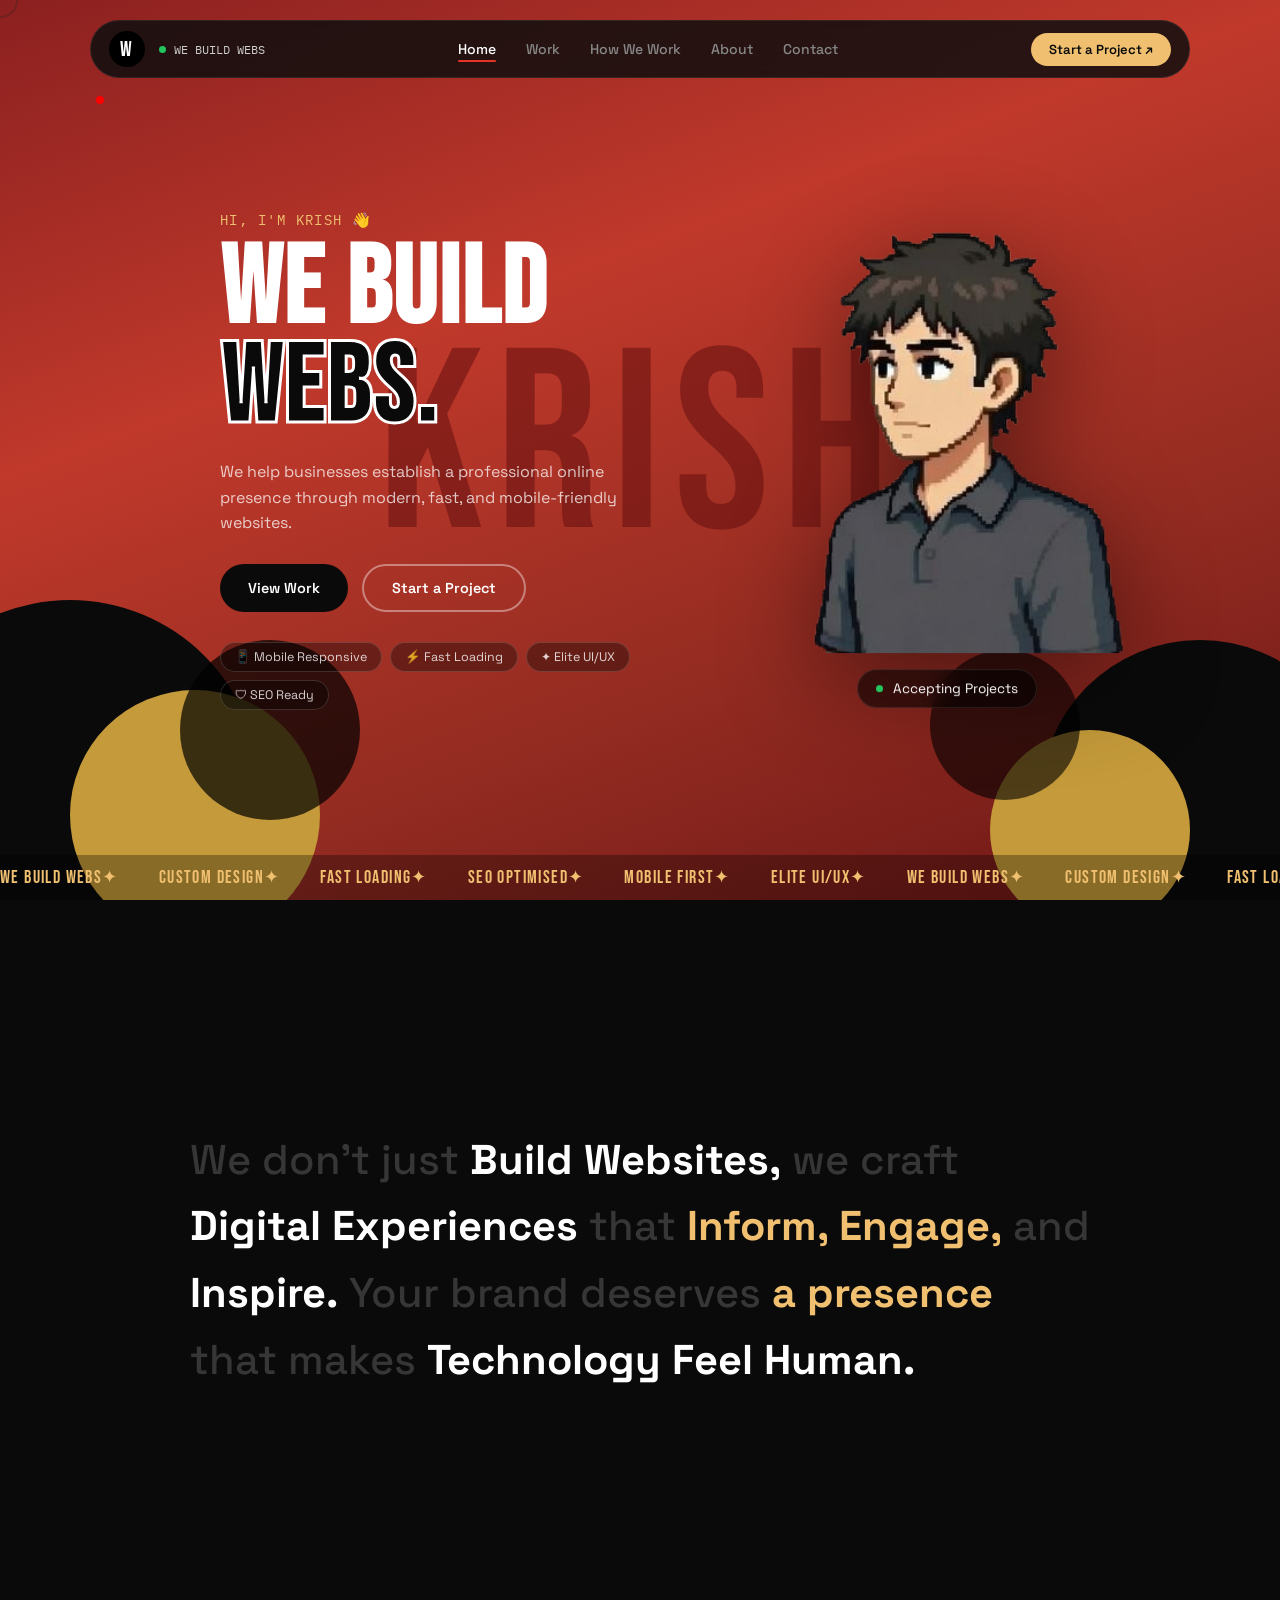
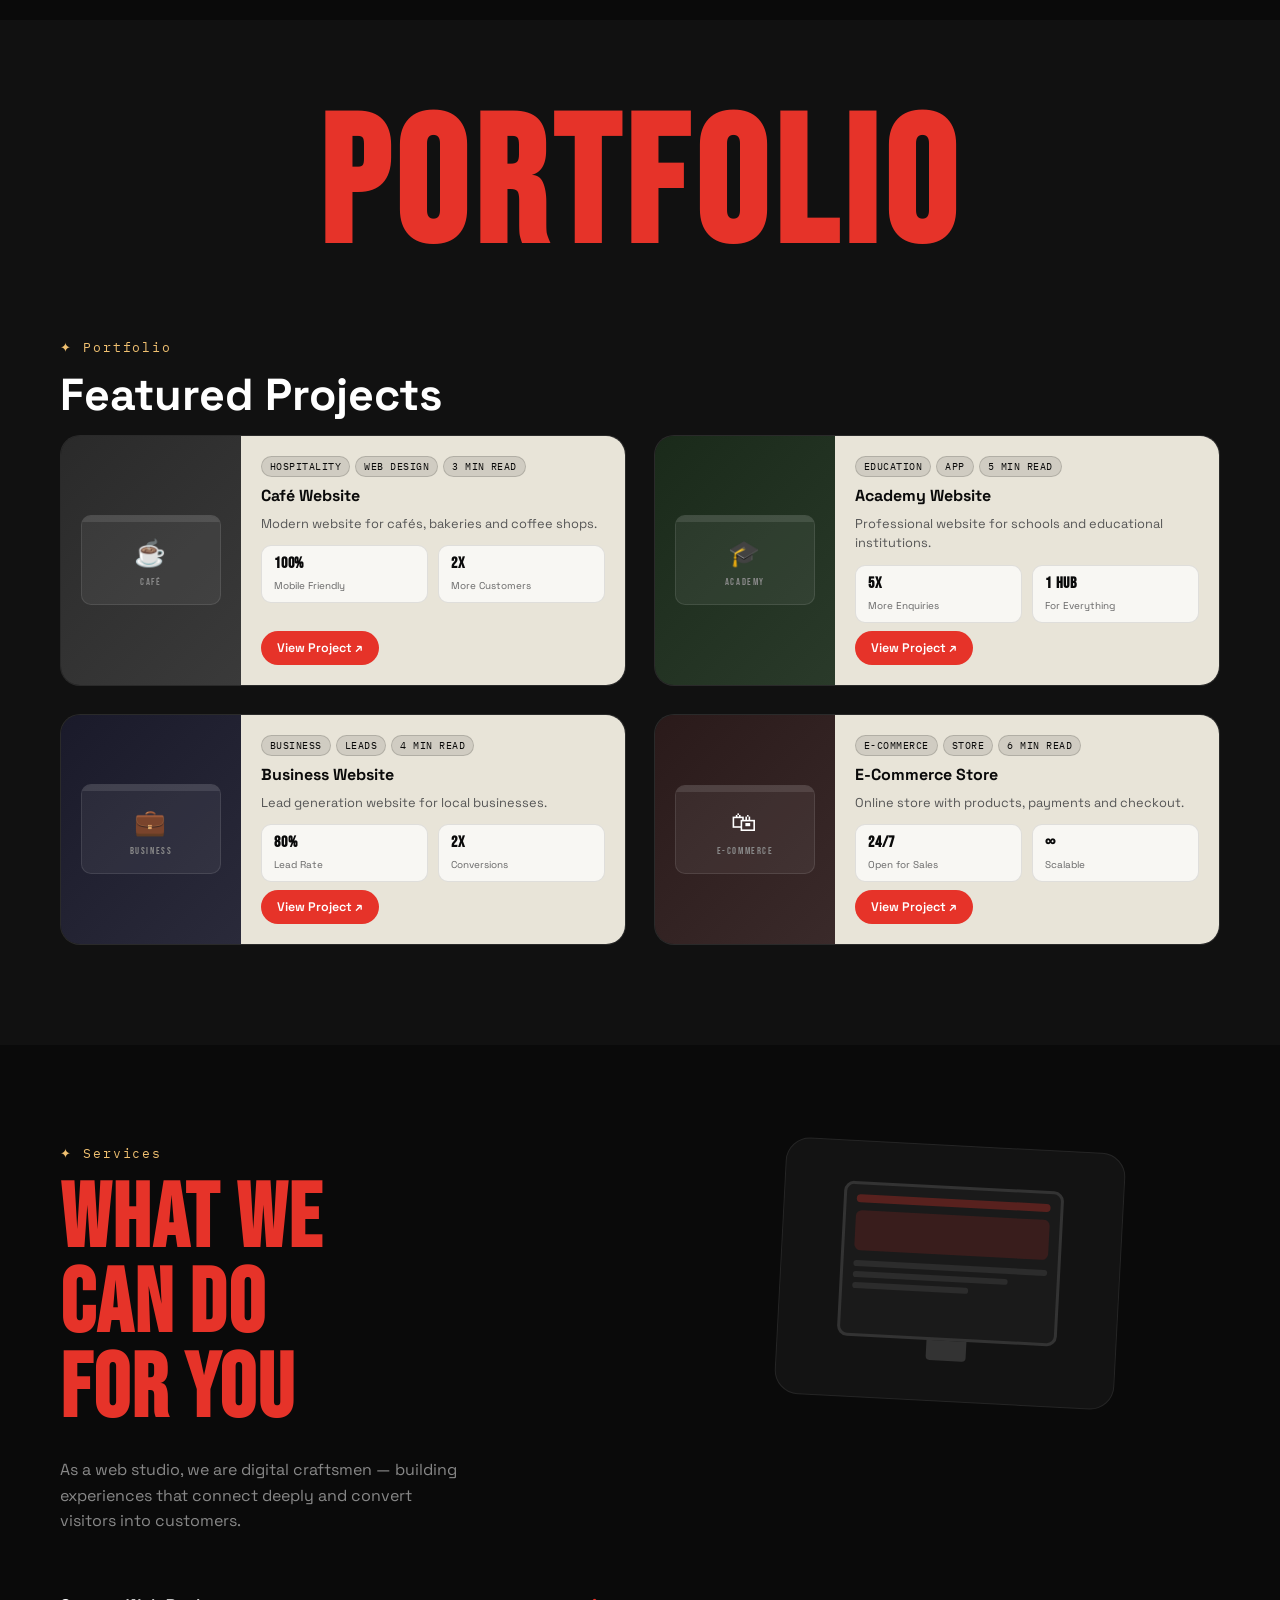
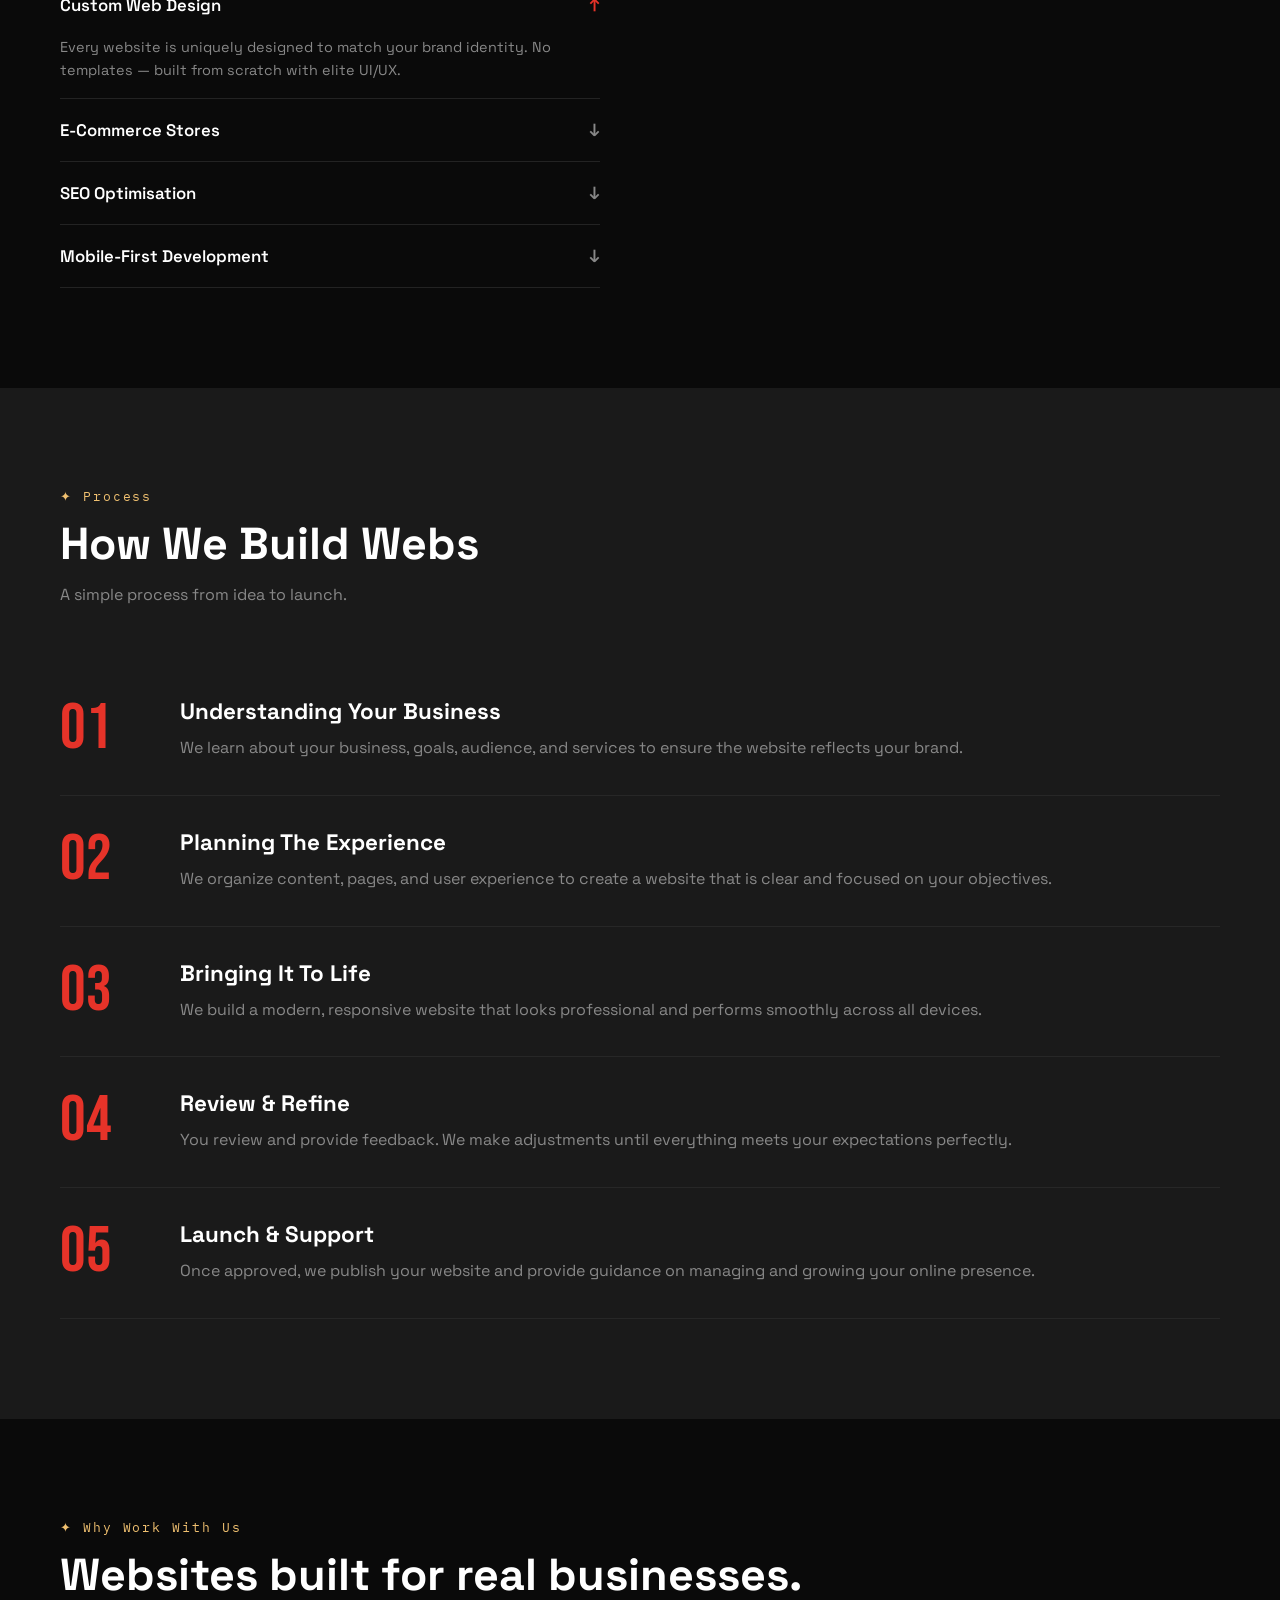
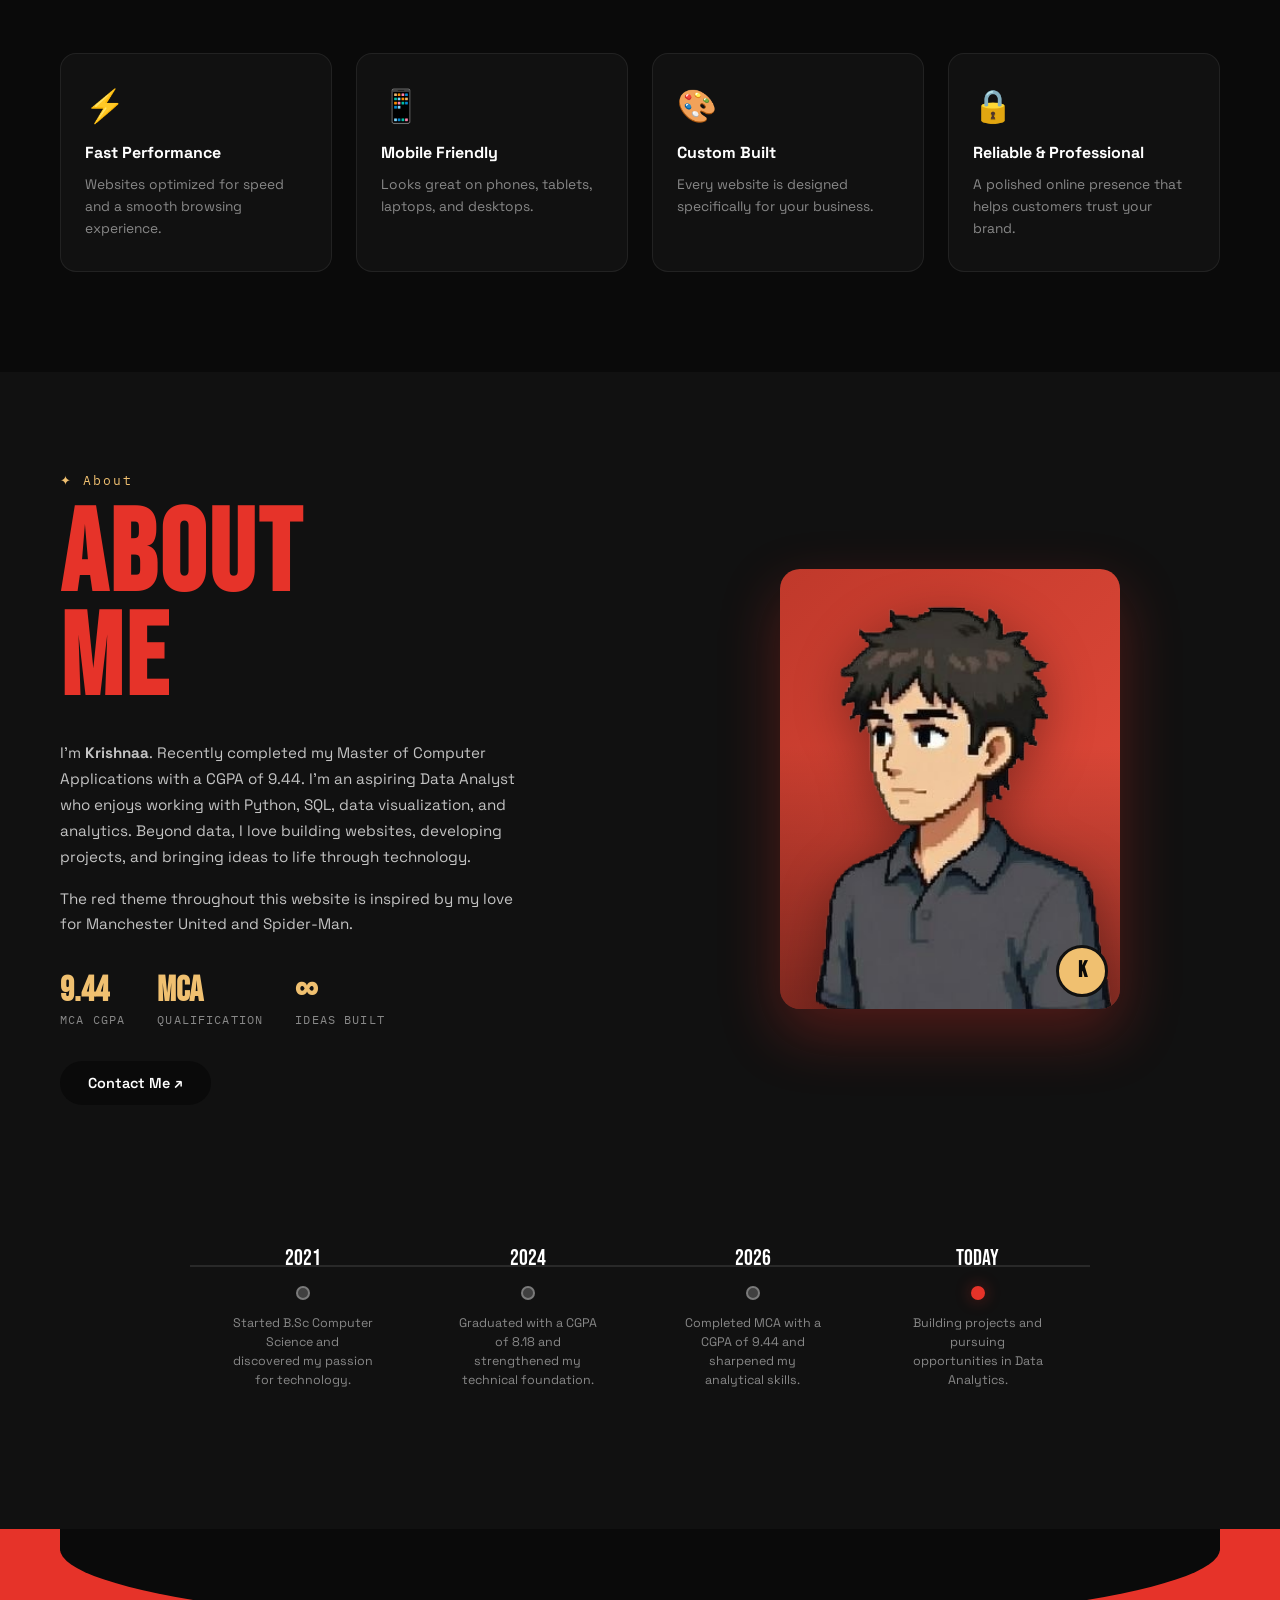
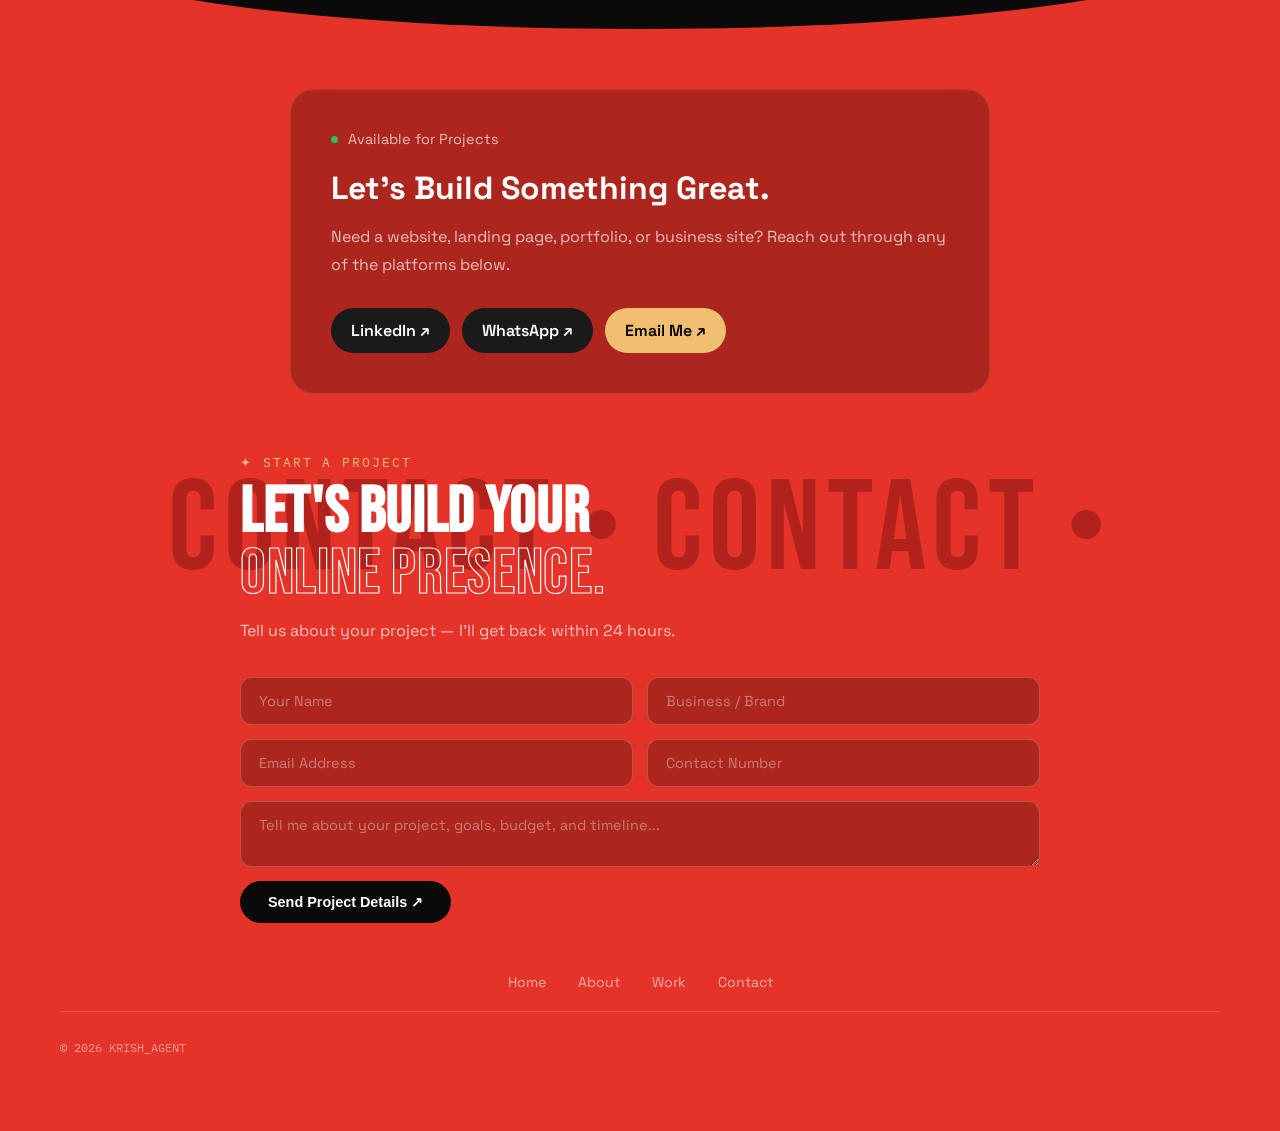
==== commit 4ac6e85b: "Refine portfolio UI and integrate contact form" ====
--- a/index.html
+++ b/index.html
@@ -383,7 +383,7 @@
           <small>Ideas Built</small>
         </div>
       </div>
-      <a href="#contact" class="btn-primary" style="display:inline-flex;margin-top:2rem;">More About Me ↗</a>
+      <a href="#contact" class="btn-primary" style="display:inline-flex;margin-top:2rem;">Contact Me ↗</a>
     </div>
     <div class="about-right">
       <div class="about-photo-card">
@@ -427,42 +427,89 @@
     <div class="contact-cloud-top"></div>
     <div class="contact-bg-text">CONTACT • CONTACT •</div>
 
-    <div class="contact-pager">
-      <div class="pager-screen">
-        <div class="pager-status">
-          <span>2G</span>
-          <span id="pager-time">10:41 am</span>
-        </div>
-        <div class="pager-message">
-          <p>Let's build your online presence.</p>
-          <strong>krishnaa.agent@gmail.com</strong>
-        </div>
-        <div class="pager-brand">KRISH_AGENT Communications</div>
-      </div>
-      <div class="pager-buttons">
-        <a href="https://linkedin.com" target="_blank" class="pager-btn">LinkedIn</a>
-        <a href="https://instagram.com" target="_blank" class="pager-btn">Instagram</a>
-        <a href="mailto:krishnaa.agent@gmail.com" class="pager-btn pager-btn-primary">Contact Me</a>
-      </div>
-    </div>
-
-    <div class="contact-form-wrap">
-      <div class="section-label" style="color:#f0c070;">✦ START A PROJECT</div>
-      <h2 class="contact-title">Let's build your<br/><span>online presence.</span></h2>
-      <p class="contact-sub">Tell us about your project — I'll get back within 24 hours.</p>
-      <div class="contact-form">
-        <div class="form-row">
-          <input type="text" placeholder="Your Name" class="form-input" />
-          <input type="text" placeholder="Business / Brand" class="form-input" />
-        </div>
-        <div class="form-row">
-          <input type="email" placeholder="Email Address" class="form-input" />
-          <input type="tel" placeholder="Contact Number" class="form-input" />
-        </div>
-        <textarea class="form-input form-textarea" placeholder="Tell me about your project, goals, budget, and timeline..."></textarea>
-        <button class="btn-primary form-submit">Send Project Details ↗</button>
-      </div>
-    </div>
+<div class="contact-card">
+  <div class="contact-card-top">
+    <span class="status-dot"></span>
+    <span>Available for Projects</span>
+  </div>
+
+  <h3>Let's Build Something Great.</h3>
+
+  <p>
+    Need a website, landing page, portfolio, or business site?
+    Reach out through any of the platforms below.
+  </p>
+
+  <div class="contact-links">
+    <a href="https://www.linkedin.com/in/sreekrishnaak/" target="_blank" class="contact-link">
+      LinkedIn ↗
+    </a>
+
+    <a href="https://wa.me/9655402966" target="_blank" class="contact-link">
+      WhatsApp ↗
+    </a>
+
+    <a href="mailto:sreekrishnaa@gmail.com" class="contact-link primary">
+      Email Me ↗
+    </a>
+  </div>
+</div>
+<div class="contact-form-wrap">
+  <div class="section-label" style="color:#f0c070;">✦ START A PROJECT</div>
+  <h2 class="contact-title">Let's build your<br/><span>online presence.</span></h2>
+  <p class="contact-sub">Tell us about your project — I'll get back within 24 hours.</p>
+
+  <form
+    class="contact-form"
+    action="https://formspree.io/f/xbdeolkp"
+    method="POST"
+  >
+    <div class="form-row">
+      <input
+        type="text"
+        name="name"
+        placeholder="Your Name"
+        class="form-input"
+        required
+      />
+
+      <input
+        type="text"
+        name="business"
+        placeholder="Business / Brand"
+        class="form-input"
+      />
+    </div>
+
+    <div class="form-row">
+      <input
+        type="email"
+        name="email"
+        placeholder="Email Address"
+        class="form-input"
+        required
+      />
+
+      <input
+        type="tel"
+        name="phone"
+        placeholder="Contact Number"
+        class="form-input"
+      />
+    </div>
+
+    <textarea
+      name="message"
+      class="form-input form-textarea"
+      placeholder="Tell me about your project, goals, budget, and timeline..."
+      required
+    ></textarea>
+
+    <button type="submit" class="btn-primary form-submit">
+      Send Project Details ↗
+    </button>
+  </form>
+</div>
 
     <div class="footer-nav">
       <a href="#home">Home</a>
--- a/style.css
+++ b/style.css
@@ -247,7 +247,6 @@
 
 }
 
-}
 .hero-desc {
   font-size: 1rem;
   color: rgba(255,255,255,0.75);
@@ -644,17 +643,19 @@
 }
 .about-photo-overlay { position: absolute; inset: 0; background: linear-gradient(to top, rgba(0,0,0,0.4) 0%, transparent 60%); }
 .about-photo-img {
-  width: 100%; height: 100%;
-  object-fit: cover;
-  object-position: center top;
+  width: 130%;
+  height: 130%;
+  object-fit: contain;
   position: absolute;
-  inset: 0;
-  z-index: 2;
+  left: 48%;
+  bottom: 20  ;
+  transform: translateX(-50%);
+  z-index: 1;
   filter: drop-shadow(0 12px 25px rgba(0,0,0,0.35));
 }
 .about-photo-badge {
   position: absolute;
-  bottom: -14px; right: -14px;
+  bottom: 12px; right: 12px;
   width: 52px; height: 52px;
   background: var(--cream);
   border-radius: 50%;
@@ -664,6 +665,7 @@
   color: var(--black);
   border: 3px solid var(--dark);
   font-weight: 700;
+  z-index: 10;
 }
 
 /* ===== TIMELINE ===== */
@@ -740,13 +742,61 @@
   z-index: 2;
   box-shadow: 0 24px 60px rgba(0,0,0,0.4);
 }
-.pager-screen {
-  background: #00dd55;
-  border-radius: 12px;
-  padding: 16px 20px;
-  font-family: var(--font-mono);
-  color: #003311;
-  margin-bottom: 16px;
+.contact-card{
+max-width:700px;
+margin:60px auto 0;
+background:rgba(0,0,0,0.25);
+border:1px solid rgba(255,255,255,0.1);
+border-radius:24px;
+padding:40px;
+backdrop-filter:blur(20px);
+position:relative;
+z-index:2;
+}
+
+.contact-card-top{
+display:flex;
+align-items:center;
+gap:10px;
+font-size:0.9rem;
+color:rgba(255,255,255,0.7);
+margin-bottom:20px;
+}
+
+.contact-card h3{
+font-size:2rem;
+margin-bottom:15px;
+}
+
+.contact-card p{
+color:rgba(255,255,255,0.7);
+line-height:1.7;
+margin-bottom:30px;
+}
+
+.contact-links{
+display:flex;
+gap:12px;
+flex-wrap:wrap;
+}
+
+.contact-link{
+padding:12px 20px;
+border-radius:999px;
+text-decoration:none;
+background:#1a1a1a;
+color:#fff;
+font-weight:600;
+transition:.3s;
+}
+
+.contact-link:hover{
+transform:translateY(-2px);
+}
+
+.contact-link.primary{
+background:#f0c070;
+color:#000;
 }
 .pager-status { display: flex; justify-content: space-between; font-size: 0.75rem; margin-bottom: 12px; opacity: 0.7; }
 .pager-message p { font-size: 0.8rem; margin-bottom: 6px; text-align: center; }
@@ -775,12 +825,20 @@
   position: relative;
   z-index: 2;
 }
-.contact-title {
-  font-family: var(--font-display);
-  font-size: clamp(36px, 6vw, 80px);
-  line-height: 1;
-  color: var(--white);
-  margin: 12px 0 16px;
+.contact-title{
+font-family: var(--font-display);
+font-size: clamp(32px, 5vw, 68px);
+line-height: 0.95;
+color: var(--white);
+margin: 12px 0 16px;
+letter-spacing: 0.01em;
+}
+
+.contact-title span{
+color: transparent;
+-webkit-text-stroke: 1.2px var(--white);
+font-weight: 400;
+}
 }
 .contact-title span { color: var(--black); -webkit-text-stroke: 2px var(--white); }
 .contact-sub { color: rgba(255,255,255,0.7); font-size: 1rem; margin-bottom: 36px; }
@@ -1034,4 +1092,54 @@
 cursor:auto !important;
 }
 
+}
+
+@media (max-width:768px){
+
+.contact-card{
+padding:24px;
+}
+
+.contact-links{
+flex-direction:column;
+}
+
+.contact-link{
+text-align:center;
+}
+
+}
+@media (max-width:768px){
+
+.contact-title{
+font-size: clamp(32px, 10vw, 52px);
+}
+
+.contact-title span{
+-webkit-text-stroke: 1px var(--white);
+}
+
+}
+@media (max-width:768px){
+
+.hero-sub,
+.character-wrap{
+display:none !important;
+}
+
+.hero{
+justify-content:center;
+}
+
+.hero-text{
+margin:0 auto;
+text-align:center;
+max-width:100%;
+}
+
+.hero-btns,
+.hero-tags{
+justify-content:center;
+}
+
 }
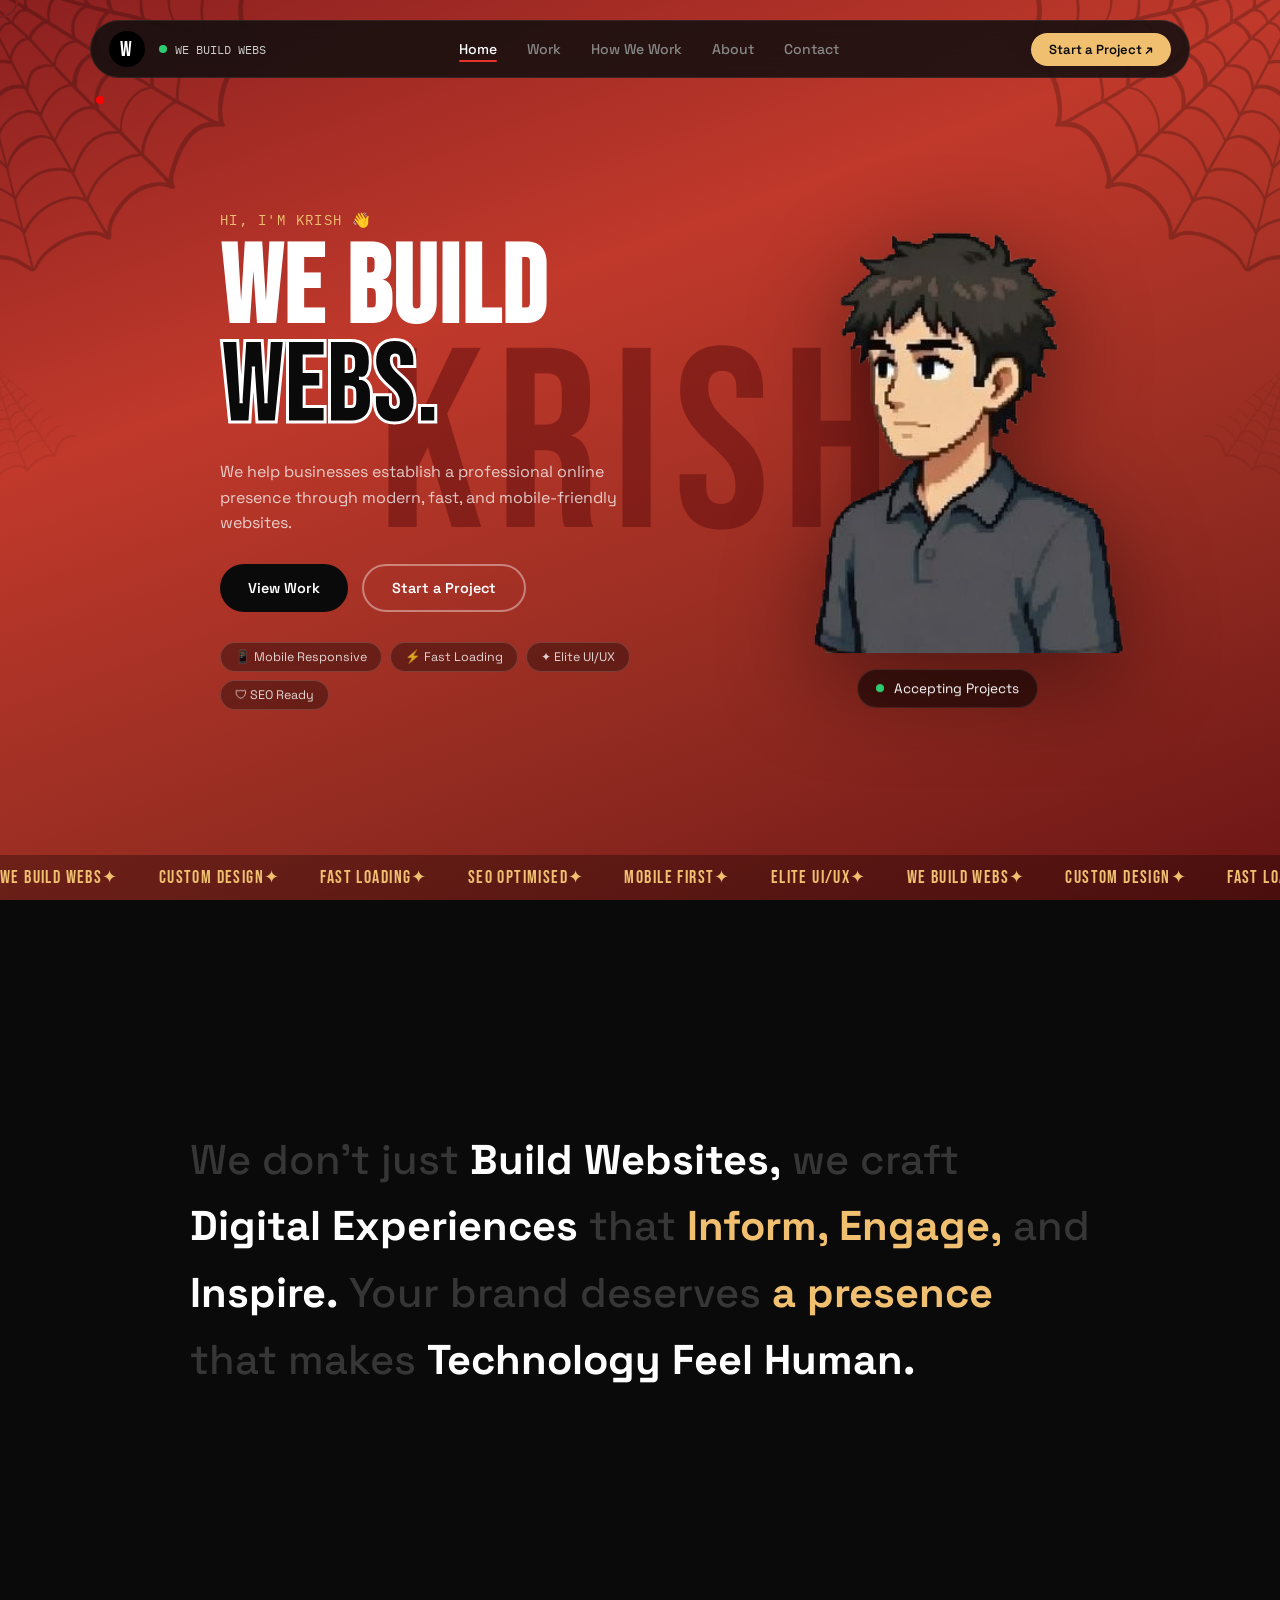
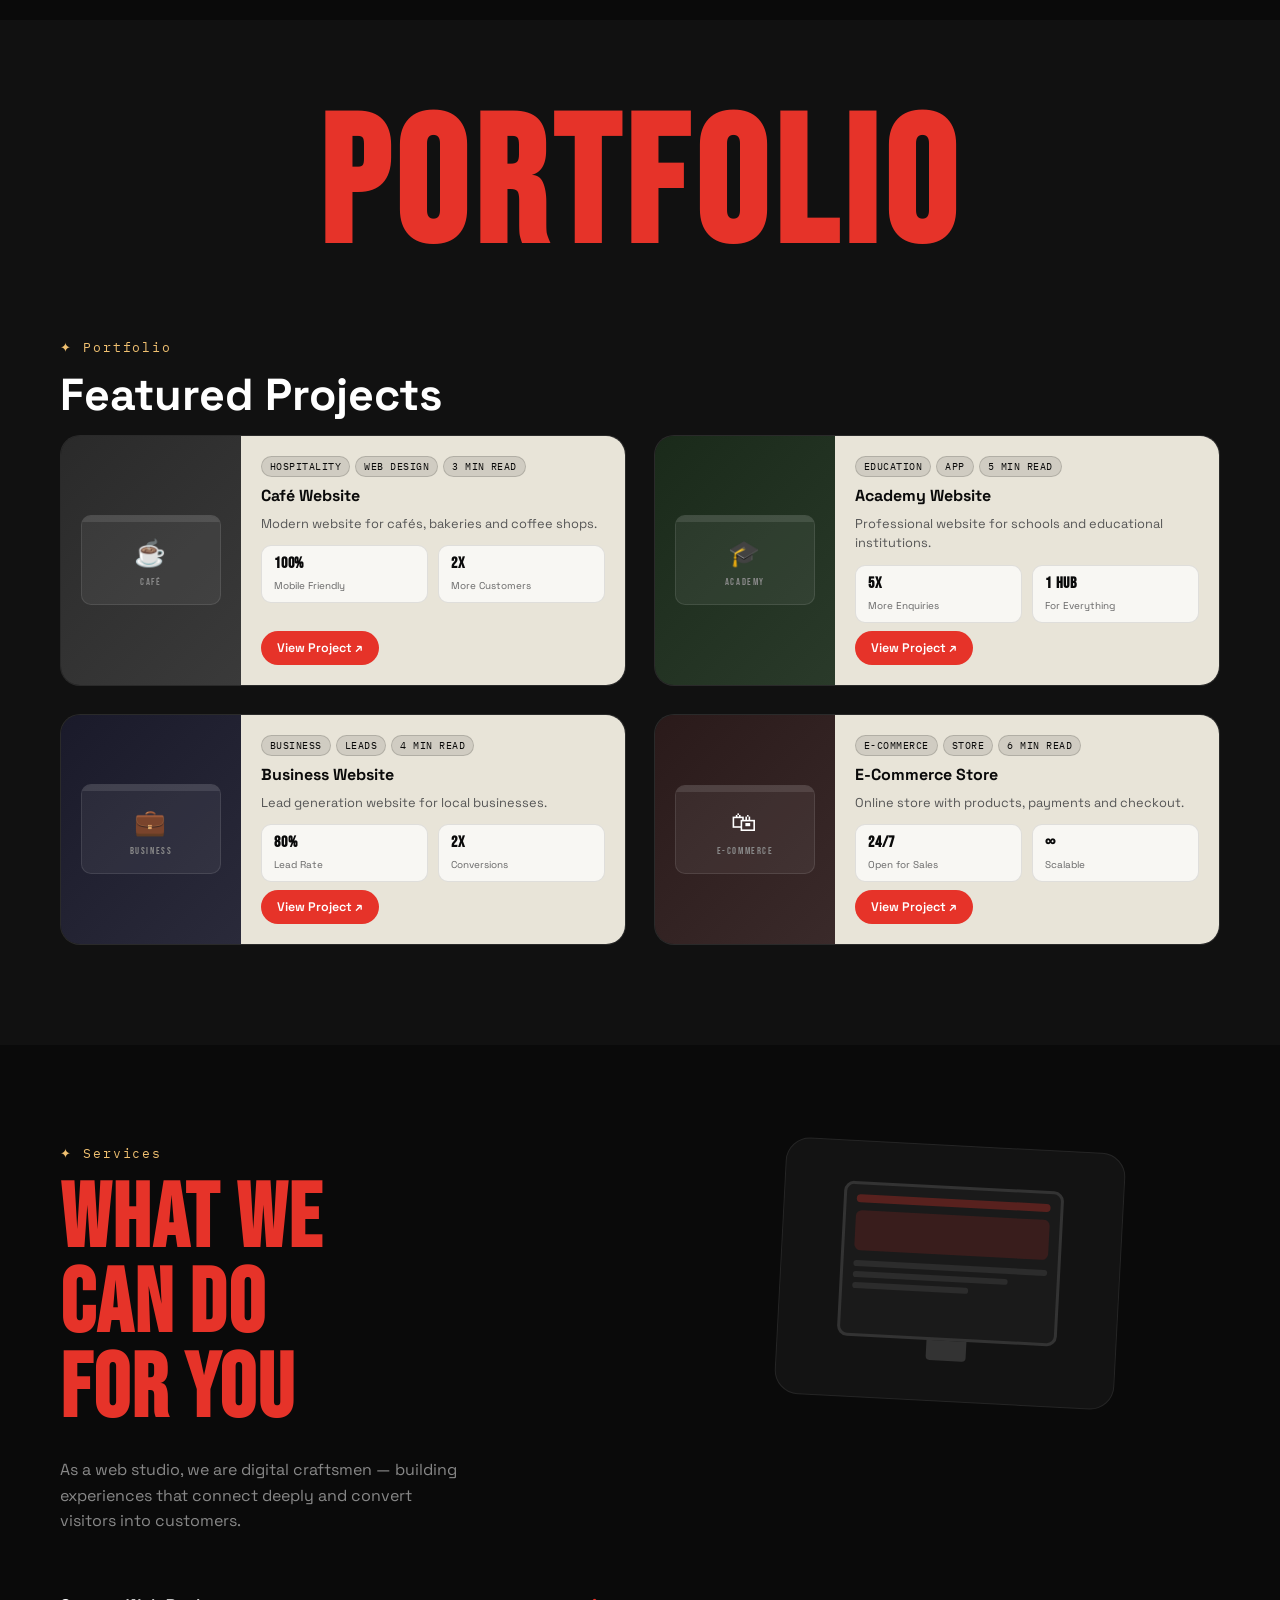
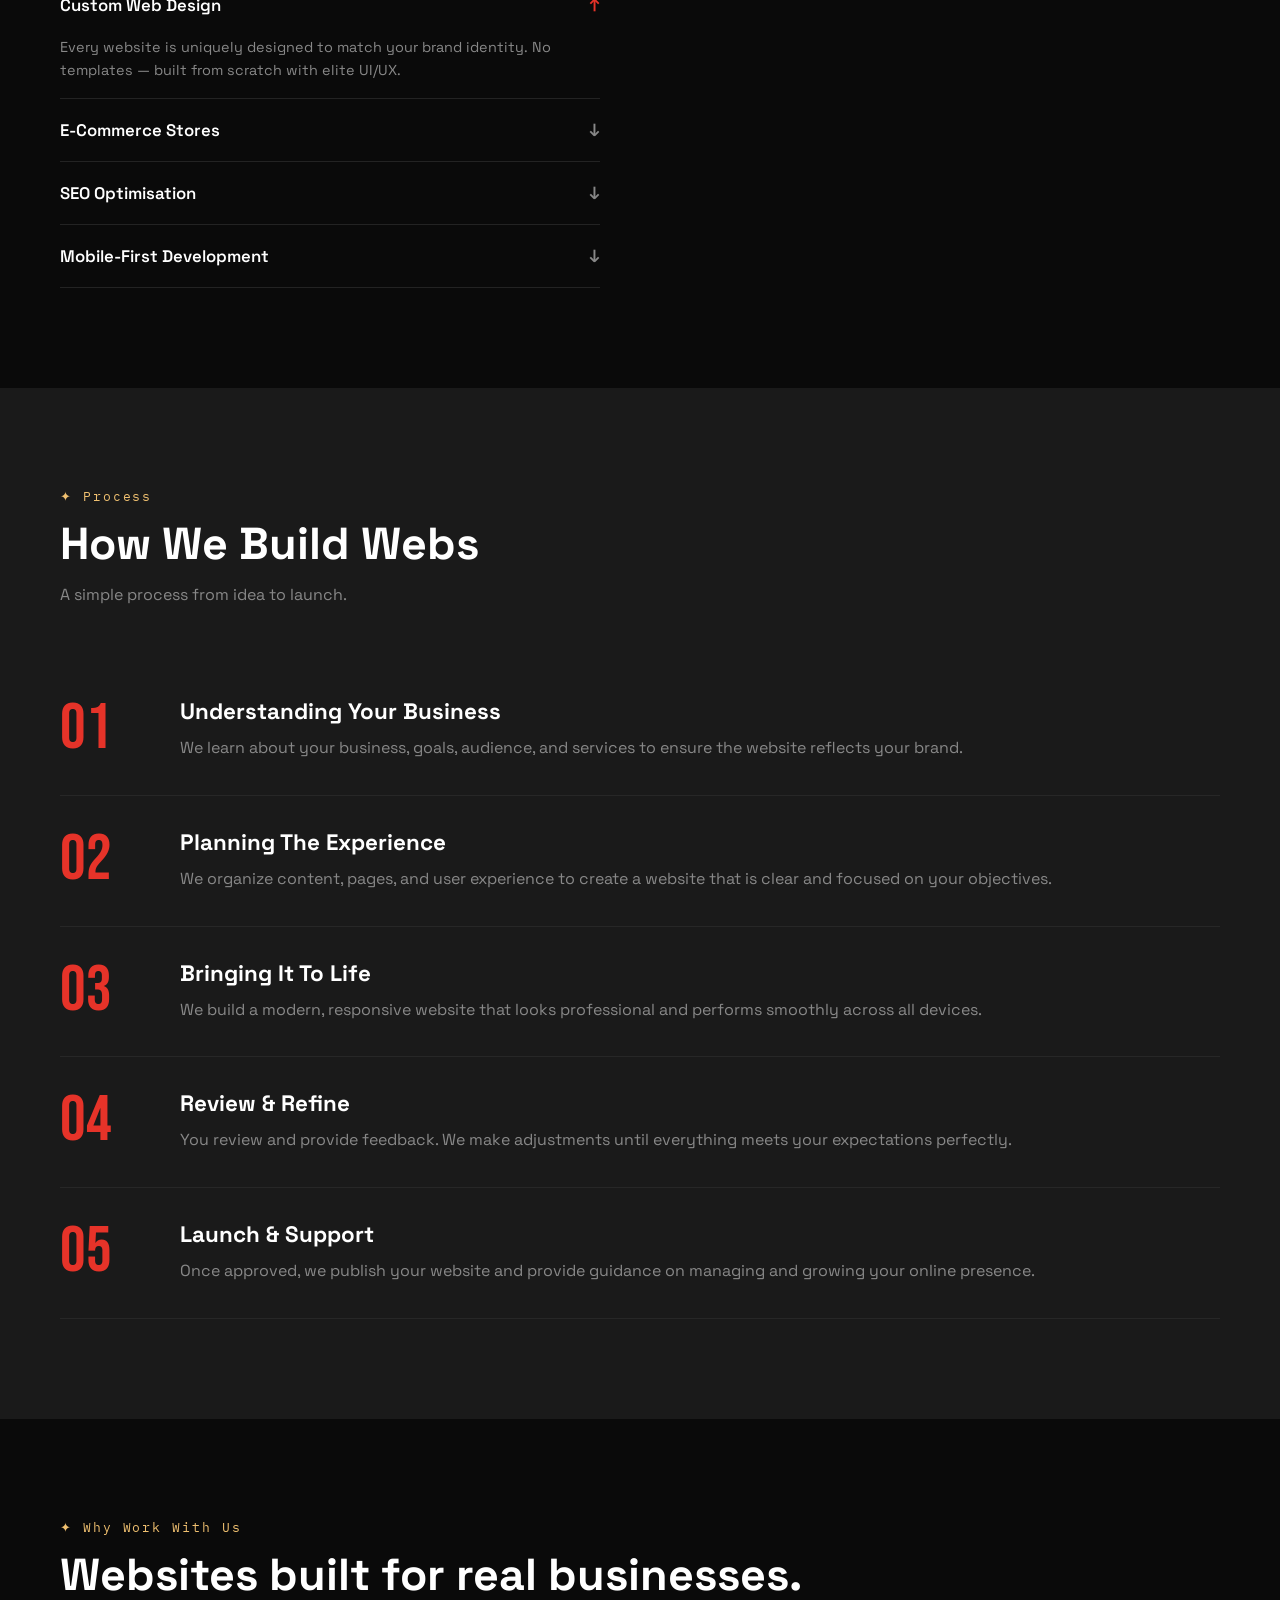
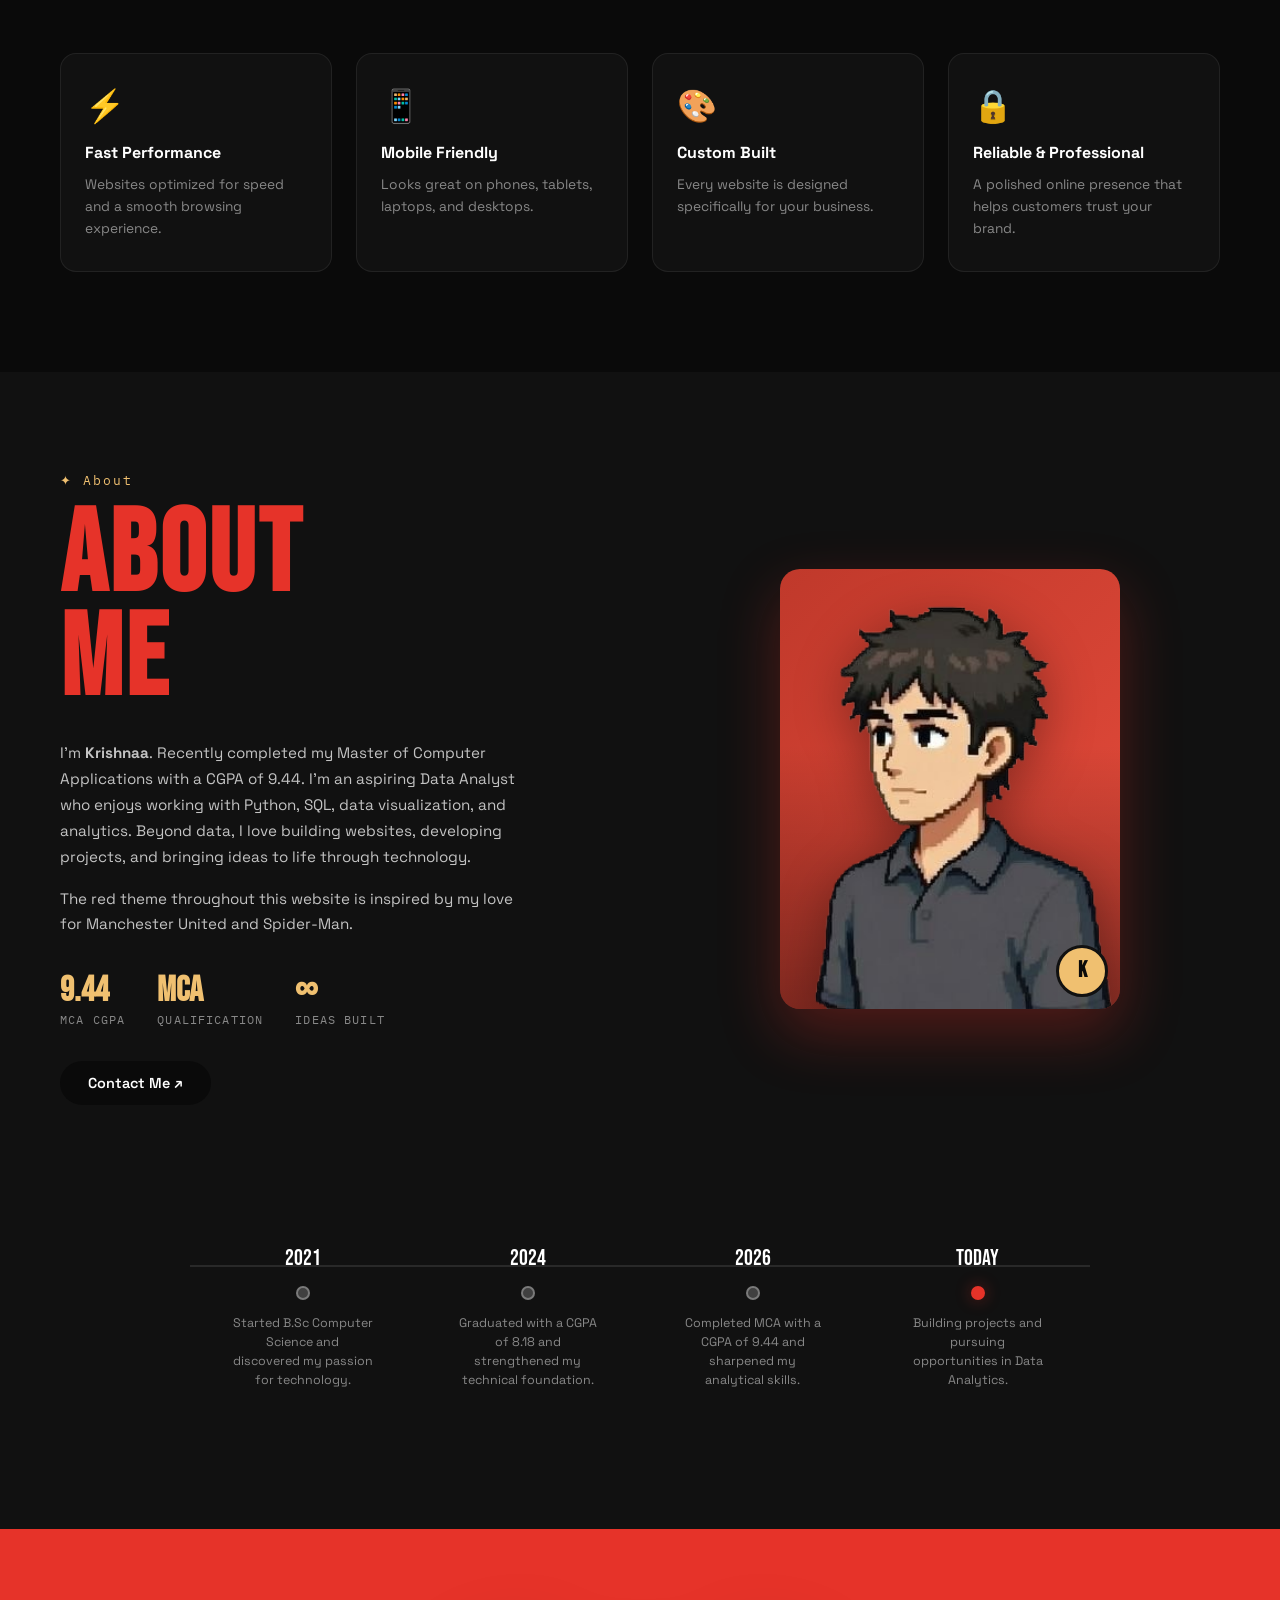
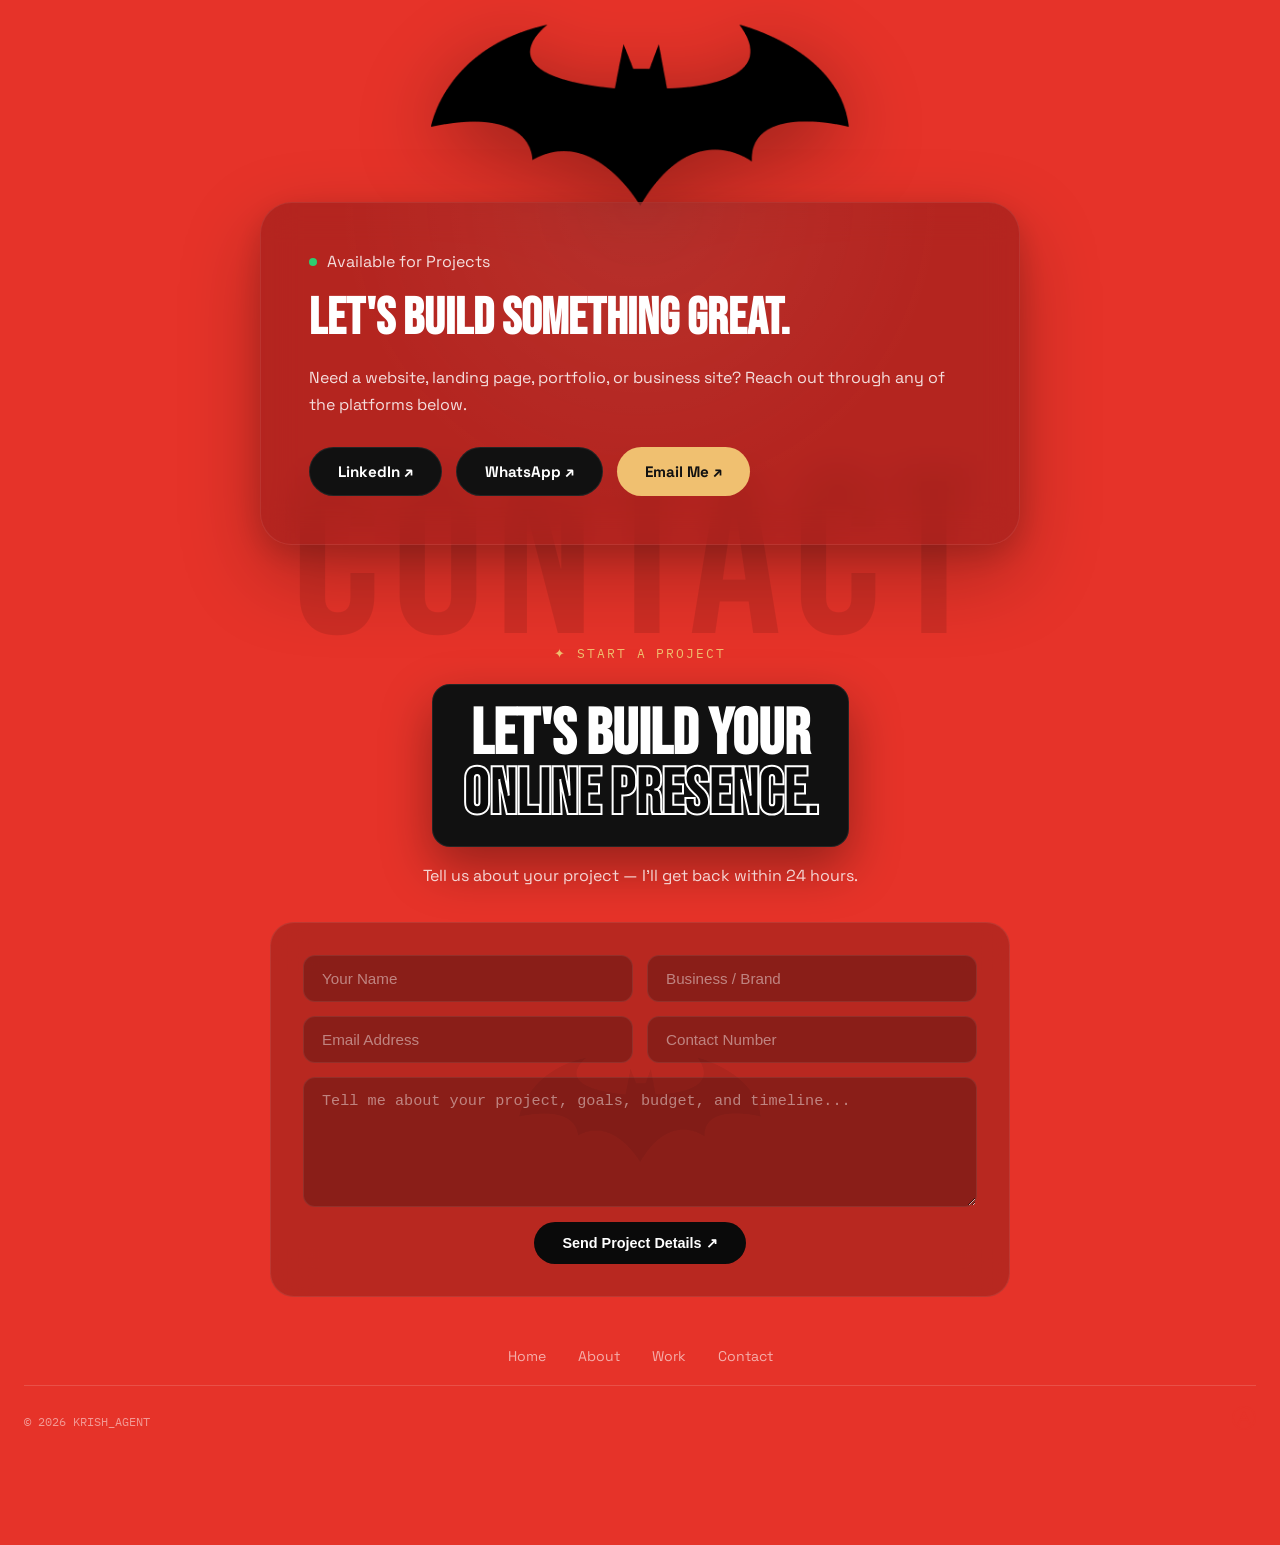
==== commit a66ffe4c: "Enhance contact section with Batman theme and responsive fixes" ====
--- a/index.html
+++ b/index.html
@@ -42,6 +42,7 @@
   <!-- ===== HERO SECTION ===== -->
   <section class="hero" id="home">
     <div class="hero-bg-text">KRISH</div>
+    
 
     <div class="character-wrap">
       <img src="images/krish.png" alt="Krish" class="hero-character">
@@ -50,11 +51,10 @@
         <span>Accepting Projects</span>
       </div>
     </div>
-
-    <div class="cloud cloud-left"></div>
-    <div class="cloud cloud-right"></div>
-    <div class="cloud cloud-bottom-left"></div>
-    <div class="cloud cloud-bottom-right"></div>
+<div class="web web-left"></div>
+<div class="web web-right"></div>
+<div class="web web-side-left"></div>
+<div class="web web-side-right"></div>
 
     <div class="hero-text">
       <p class="hero-sub">HI, I'M KRISH 👋</p>
@@ -424,35 +424,46 @@
 
   <!-- ===== CONTACT ===== -->
   <section class="contact-section" id="contact">
-    <div class="contact-cloud-top"></div>
-    <div class="contact-bg-text">CONTACT • CONTACT •</div>
+  <section class="batman-divider">
+  <img src="images/Batman.png" alt="Batman" class="batman-img">
+</section>
+    <div class="contact-bg-text">CONTACT</div>
 
 <div class="contact-card">
-  <div class="contact-card-top">
-    <span class="status-dot"></span>
-    <span>Available for Projects</span>
-  </div>
-
-  <h3>Let's Build Something Great.</h3>
-
-  <p>
-    Need a website, landing page, portfolio, or business site?
-    Reach out through any of the platforms below.
-  </p>
-
-  <div class="contact-links">
-    <a href="https://www.linkedin.com/in/sreekrishnaak/" target="_blank" class="contact-link">
-      LinkedIn ↗
-    </a>
-
-    <a href="https://wa.me/9655402966" target="_blank" class="contact-link">
-      WhatsApp ↗
-    </a>
-
-    <a href="mailto:sreekrishnaa@gmail.com" class="contact-link primary">
-      Email Me ↗
-    </a>
-  </div>
+
+    <div class="contact-card-top">
+        <span class="status-dot"></span>
+        <span>Available for Projects</span>
+    </div>
+
+    <h3>Let's Build Something Great.</h3>
+
+    <p>
+        Need a website, landing page, portfolio, or business site?
+        Reach out through any of the platforms below.
+    </p>
+
+    <div class="contact-links">
+
+        <a href="https://www.linkedin.com/in/sreekrishnaak/"
+           target="_blank"
+           class="contact-link">
+            LinkedIn ↗
+        </a>
+
+        <a href="https://wa.me/9655402966"
+           target="_blank"
+           class="contact-link">
+            WhatsApp ↗
+        </a>
+
+        <a href="mailto:sreekrishnaa@gmail.com"
+           class="contact-link primary">
+            Email Me ↗
+        </a>
+
+    </div>
+
 </div>
 <div class="contact-form-wrap">
   <div class="section-label" style="color:#f0c070;">✦ START A PROJECT</div>
--- a/style.css
+++ b/style.css
@@ -712,156 +712,361 @@
   overflow: hidden;
   padding: 0 60px 60px;
 }
-.contact-cloud-top {
-  width: 100%;
-  height: 100px;
-  background: var(--black);
-  border-radius: 0 0 50% 50% / 0 0 80px 80px;
-  position: relative;
-  z-index: 1;
-}
-.contact-bg-text {
-  position: absolute;
-  top: 50%; left: 50%;
-  transform: translate(-50%,-50%);
-  font-family: var(--font-display);
-  font-size: clamp(50px, 10vw, 160px);
-  color: rgba(100,10,10,0.4);
-  white-space: nowrap;
-  pointer-events: none;
-  letter-spacing: 0.05em;
-  z-index: 0;
-}
-.contact-pager {
-  background: #1a1a1a;
-  border-radius: 24px;
-  padding: 20px;
-  width: min(420px, 100%);
-  margin: 60px auto 0;
-  position: relative;
-  z-index: 2;
-  box-shadow: 0 24px 60px rgba(0,0,0,0.4);
-}
-.contact-card{
-max-width:700px;
-margin:60px auto 0;
-background:rgba(0,0,0,0.25);
-border:1px solid rgba(255,255,255,0.1);
-border-radius:24px;
-padding:40px;
-backdrop-filter:blur(20px);
+/* =========================
+   BATMAN DIVIDER
+========================= */
+
+/* =========================
+   BATMAN DIVIDER
+========================= */
+
+.batman-divider{
+display:flex;
+justify-content:center;
+align-items:center;
+padding:20px 0 0;
 position:relative;
 z-index:2;
 }
 
+.batman-img{
+width:min(450px,70vw);
+height:auto;
+display:block;
+filter:drop-shadow(0 20px 40px rgba(0,0,0,.35));
+animation:batFloat 4s ease-in-out infinite;
+}
+
+@keyframes batFloat{
+0%,100%{
+transform:translateY(0);
+}
+50%{
+transform:translateY(-10px);
+}
+}
+
+/* =========================
+   CONTACT SECTION
+========================= */
+
+.contact-section{
+    position:relative;
+    overflow:hidden;
+    background:var(--red);
+    padding:40px 24px 100px;
+}
+
+/* CONTACT background text */
+
+.contact-bg-text{
+    position:absolute;
+    top:520px;
+    left:50%;
+    transform:translateX(-50%);
+    font-family:var(--font-display);
+    font-size:clamp(120px,18vw,260px);
+    line-height:1;
+    color:rgba(0,0,0,.10);
+    white-space:nowrap;
+    pointer-events:none;
+    z-index:0;
+    letter-spacing:.05em;
+}
+
+/* =========================
+   CONTACT CARD
+========================= */
+
+.contact-card{
+    max-width:760px;
+    margin:-40px auto 100px;
+    padding:48px;
+
+    background:rgba(120,20,20,.45);
+    backdrop-filter:blur(18px);
+    -webkit-backdrop-filter:blur(18px);
+
+    border:1px solid rgba(255,255,255,.08);
+    border-radius:32px;
+
+    box-shadow:
+    0 30px 80px rgba(0,0,0,.25),
+    0 10px 30px rgba(0,0,0,.15);
+
+    position:relative;
+    z-index:3;
+    overflow:hidden;
+}
+
+.contact-card::before{
+    content:"";
+    position:absolute;
+    inset:0;
+
+    background:
+    radial-gradient(
+        circle at top center,
+        rgba(255,255,255,.06),
+        transparent 60%
+    );
+
+    pointer-events:none;
+}
+
+.contact-card > *{
+    position:relative;
+    z-index:2;
+}
+
 .contact-card-top{
-display:flex;
-align-items:center;
-gap:10px;
-font-size:0.9rem;
-color:rgba(255,255,255,0.7);
-margin-bottom:20px;
+    display:flex;
+    align-items:center;
+    gap:10px;
+    margin-bottom:20px;
+    color:rgba(255,255,255,.85);
+}
+
+.status-dot{
+    width:8px;
+    height:8px;
+    border-radius:50%;
+    background:#2ecc71;
 }
 
 .contact-card h3{
-font-size:2rem;
-margin-bottom:15px;
+    font-size:clamp(40px,4vw,58px);
+    line-height:1.05;
+    margin-bottom:18px;
+    font-family:var(--font-display);
+    color:#fff;
 }
 
 .contact-card p{
-color:rgba(255,255,255,0.7);
-line-height:1.7;
-margin-bottom:30px;
-}
+    color:rgba(255,255,255,.85);
+    line-height:1.7;
+    margin-bottom:28px;
+}
+
+/* BUTTONS */
 
 .contact-links{
-display:flex;
-gap:12px;
-flex-wrap:wrap;
+    display:flex;
+    gap:14px;
+    flex-wrap:wrap;
 }
 
 .contact-link{
-padding:12px 20px;
-border-radius:999px;
-text-decoration:none;
-background:#1a1a1a;
-color:#fff;
-font-weight:600;
-transition:.3s;
+    display:inline-flex;
+    align-items:center;
+    justify-content:center;
+
+    padding:14px 28px;
+
+    border-radius:999px;
+
+    background:#111;
+    color:#fff;
+
+    text-decoration:none;
+    font-weight:700;
+    font-size:.95rem;
+
+    border:1px solid rgba(255,255,255,.08);
+
+    transition:.3s ease;
 }
 
 .contact-link:hover{
-transform:translateY(-2px);
+    transform:translateY(-3px);
+    background:#000;
+    box-shadow:0 12px 24px rgba(0,0,0,.25);
 }
 
 .contact-link.primary{
-background:#f0c070;
-color:#000;
-}
-.pager-status { display: flex; justify-content: space-between; font-size: 0.75rem; margin-bottom: 12px; opacity: 0.7; }
-.pager-message p { font-size: 0.8rem; margin-bottom: 6px; text-align: center; }
-.pager-message strong { font-size: 0.95rem; display: block; text-align: center; font-weight: 700; word-break: break-all; }
-.pager-brand { font-size: 0.7rem; opacity: 0.6; margin-top: 10px; }
-.pager-buttons { display: flex; gap: 8px; justify-content: flex-end; flex-wrap: wrap; }
-.pager-btn {
-  background: #2a2a2a;
-  color: var(--white);
-  padding: 10px 16px;
-  border-radius: 50px;
-  text-decoration: none;
-  font-size: 0.82rem;
-  font-weight: 500;
-  transition: all 0.2s;
-  cursor: pointer;
-}
-.pager-btn:hover { background: #3a3a3a; }
-.pager-btn-primary { background: var(--cream); color: var(--black); font-weight: 700; }
-.pager-btn-primary:hover { background: var(--cream-light); }
-
-/* Contact Form */
-.contact-form-wrap {
-  max-width: 800px;
-  margin: 60px auto 0;
-  position: relative;
-  z-index: 2;
-}
+    background:#f0c070;
+    color:#111;
+    border:none;
+}
+
+.contact-link.primary:hover{
+    background:#ffd27d;
+}
+
+/* =========================
+   TITLE AREA
+========================= */
+
+.contact-form-wrap{
+    position:relative;
+    z-index:2;
+    max-width:740px;
+    margin:0 auto;
+    text-align:center;
+}
+
 .contact-title{
-font-family: var(--font-display);
-font-size: clamp(32px, 5vw, 68px);
-line-height: 0.95;
-color: var(--white);
-margin: 12px 0 16px;
-letter-spacing: 0.01em;
+    display:inline-block;
+
+    font-family:var(--font-display);
+    font-size:clamp(36px,5vw,72px);
+    line-height:.95;
+
+    color:var(--white);
+
+    background:#111;
+    padding:20px 30px;
+
+    border-radius:18px;
+    border:1px solid rgba(255,255,255,.08);
+
+    box-shadow:0 20px 50px rgba(0,0,0,.35);
+
+    margin:12px 0 18px;
 }
 
 .contact-title span{
-color: transparent;
--webkit-text-stroke: 1.2px var(--white);
-font-weight: 400;
-}
-}
-.contact-title span { color: var(--black); -webkit-text-stroke: 2px var(--white); }
-.contact-sub { color: rgba(255,255,255,0.7); font-size: 1rem; margin-bottom: 36px; }
-.contact-form { display: flex; flex-direction: column; gap: 14px; }
-.form-row { display: flex; gap: 14px; }
-.form-input {
-  flex: 1;
-  background: rgba(0,0,0,0.25);
-  border: 1px solid rgba(255,255,255,0.2);
-  color: var(--white);
-  padding: 14px 18px;
-  border-radius: 12px;
-  font-family: var(--font-body);
-  font-size: 0.9rem;
-  outline: none;
-  transition: border-color 0.2s;
-  width: 100%;
-  cursor: text;
-}
-.form-input::placeholder { color: rgba(255,255,255,0.4); }
-.form-input:focus { border-color: var(--white); }
-.form-textarea { height: 130px; resize: vertical; }
-.form-submit { align-self: flex-start; }
+    color:var(--black);
+    -webkit-text-stroke:2px var(--white);
+}
+
+.contact-sub{
+    color:rgba(255,255,255,.8);
+    margin-bottom:36px;
+    font-size:1rem;
+}
+
+/* =========================
+   FORM
+========================= */
+
+.contact-form{
+    position:relative;
+
+    background:rgba(0,0,0,.20);
+    border:1px solid rgba(255,255,255,.08);
+
+    backdrop-filter:blur(20px);
+
+    padding:32px;
+    border-radius:24px;
+
+    overflow:hidden;
+}
+
+/* Batman watermark */
+
+.contact-form::after{
+    content:"";
+    position:absolute;
+
+    top:50%;
+    left:50%;
+
+    transform:translate(-50%,-50%);
+
+    width:260px;
+    height:260px;
+
+    background:url("images/Batman.png") center/contain no-repeat;
+
+    opacity:.06;
+
+    pointer-events:none;
+}
+
+.contact-form > *{
+    position:relative;
+    z-index:2;
+}
+
+.form-row{
+    display:flex;
+    gap:14px;
+    margin-bottom:14px;
+}
+
+.form-input{
+    flex:1;
+    width:100%;
+
+    background:rgba(0,0,0,.25);
+
+    border:1px solid rgba(255,255,255,.08);
+    border-radius:12px;
+
+    padding:14px 18px;
+
+    font-size:.95rem;
+    color:#fff;
+
+    outline:none;
+    transition:.3s;
+}
+
+.form-input::placeholder{
+    color:rgba(255,255,255,.45);
+}
+
+.form-input:focus{
+    border-color:#f0c070;
+    box-shadow:0 0 20px rgba(240,192,112,.15);
+}
+
+.form-textarea{
+    height:130px;
+    resize:vertical;
+}
+
+.form-submit{
+    margin-top:10px;
+    align-self:flex-start;
+}
+
+/* =========================
+   MOBILE
+========================= */
+
+@media (max-width:768px){
+
+    .contact-bg-text{
+        font-size:90px;
+        top:260px;
+    }
+
+    .form-row{
+        flex-direction:column;
+    }
+
+    .contact-form{
+        padding:24px;
+    }
+
+    .contact-title{
+        font-size:clamp(32px,10vw,52px);
+        padding:16px 20px;
+    }
+
+    .contact-title span{
+        -webkit-text-stroke:1px var(--white);
+    }
+
+    .batman-img{
+        width:280px;
+    }
+
+    .contact-card{
+        padding:32px 24px;
+    }
+
+    .contact-links{
+        flex-direction:column;
+    }
+
+    .contact-link{
+        width:100%;
+    }
+}
 
 /* Footer */
 .footer-nav {
@@ -1093,34 +1298,102 @@
 }
 
 }
-
+/* =========================
+   SPIDER WEB DECORATIONS
+========================= */
+
+.web{
+position:absolute;
+pointer-events:none;
+z-index:2;
+background-image:url("images/web.png");
+background-repeat:no-repeat;
+background-size:contain;
+background-position:center;
+filter:brightness(0);
+}
+
+/* Top Left */
+.web-left{
+width:320px;
+height:320px;
+top:-30px;
+left:-30px;
+opacity:.22;
+animation:webPulse 8s ease-in-out infinite;
+}
+
+/* Top Right */
+.web-right{
+width:320px;
+height:320px;
+top:-30px;
+right:-30px;
+transform:scaleX(-1);
+opacity:.22;
+animation:webPulse 8s ease-in-out infinite reverse;
+}
+
+/* Side Accent Left */
+.web-side-left{
+width:120px;
+height:120px;
+top:50%;
+left:-60px;
+transform:translateY(-50%) rotate(40deg);
+opacity:.08;
+}
+
+/* Side Accent Right */
+.web-side-right{
+width:120px;
+height:120px;
+top:50%;
+right:-60px;
+transform:translateY(-50%) scaleX(-1) rotate(40deg);
+opacity:.08;
+}
+
+@keyframes webPulse{
+0%,100%{
+opacity:.18;
+}
+50%{
+opacity:.28;
+}
+}
+
+/* Mobile */
 @media (max-width:768px){
 
-.contact-card{
-padding:24px;
-}
-
-.contact-links{
-flex-direction:column;
-}
-
-.contact-link{
-text-align:center;
-}
-
-}
-@media (max-width:768px){
-
-.contact-title{
-font-size: clamp(32px, 10vw, 52px);
-}
-
-.contact-title span{
--webkit-text-stroke: 1px var(--white);
-}
-
-}
-@media (max-width:768px){
+.web-left,
+.web-right{
+width:180px;
+height:180px;
+opacity:.15;
+}
+
+.web-left{
+top:-20px;
+left:-20px;
+}
+
+.web-right{
+top:-20px;
+right:-20px;
+}
+
+.web-side-left,
+.web-side-right{
+display:none;
+}
+
+}
+/* =========================
+   PHONE ONLY HERO CLEANUP
+========================= */
+
+@media (max-width:480px){
 
 .hero-sub,
 .character-wrap{
@@ -1128,7 +1401,9 @@
 }
 
 .hero{
+min-height:100vh;
 justify-content:center;
+padding:90px 16px 60px;
 }
 
 .hero-text{
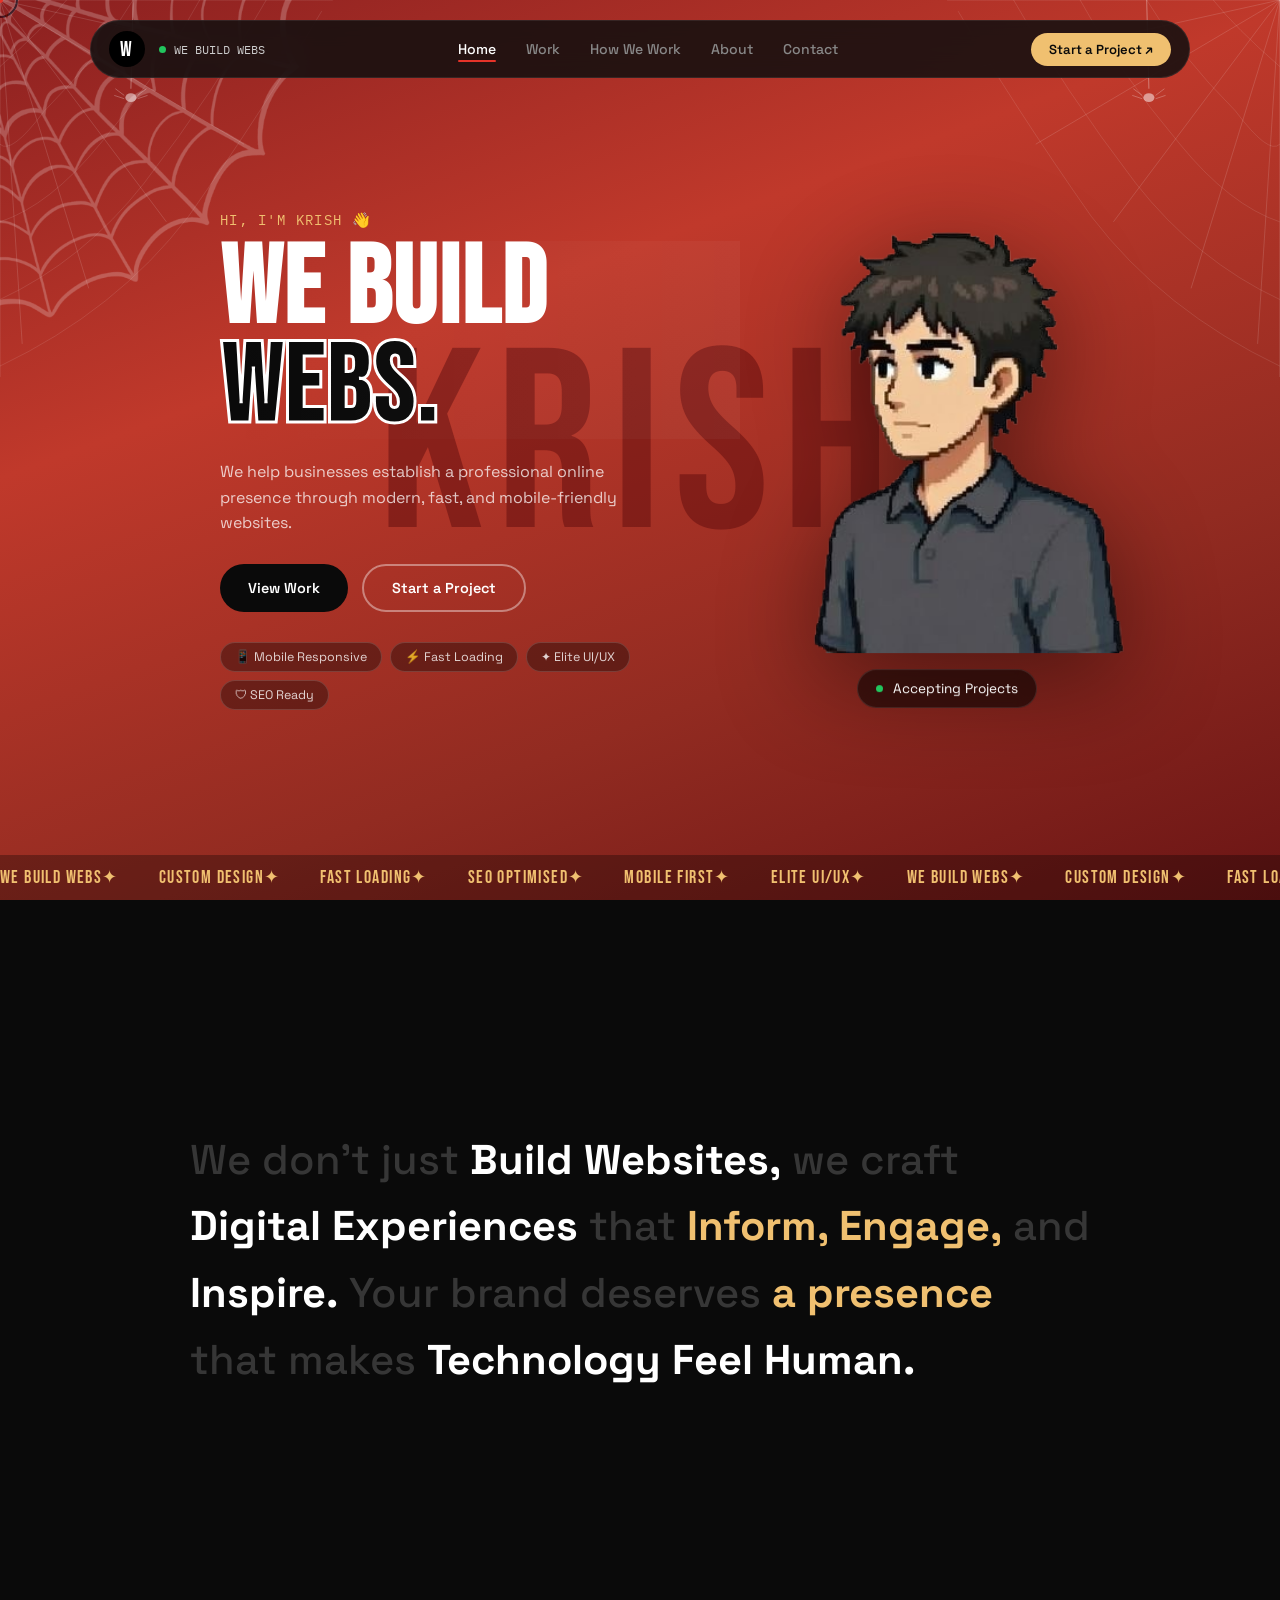
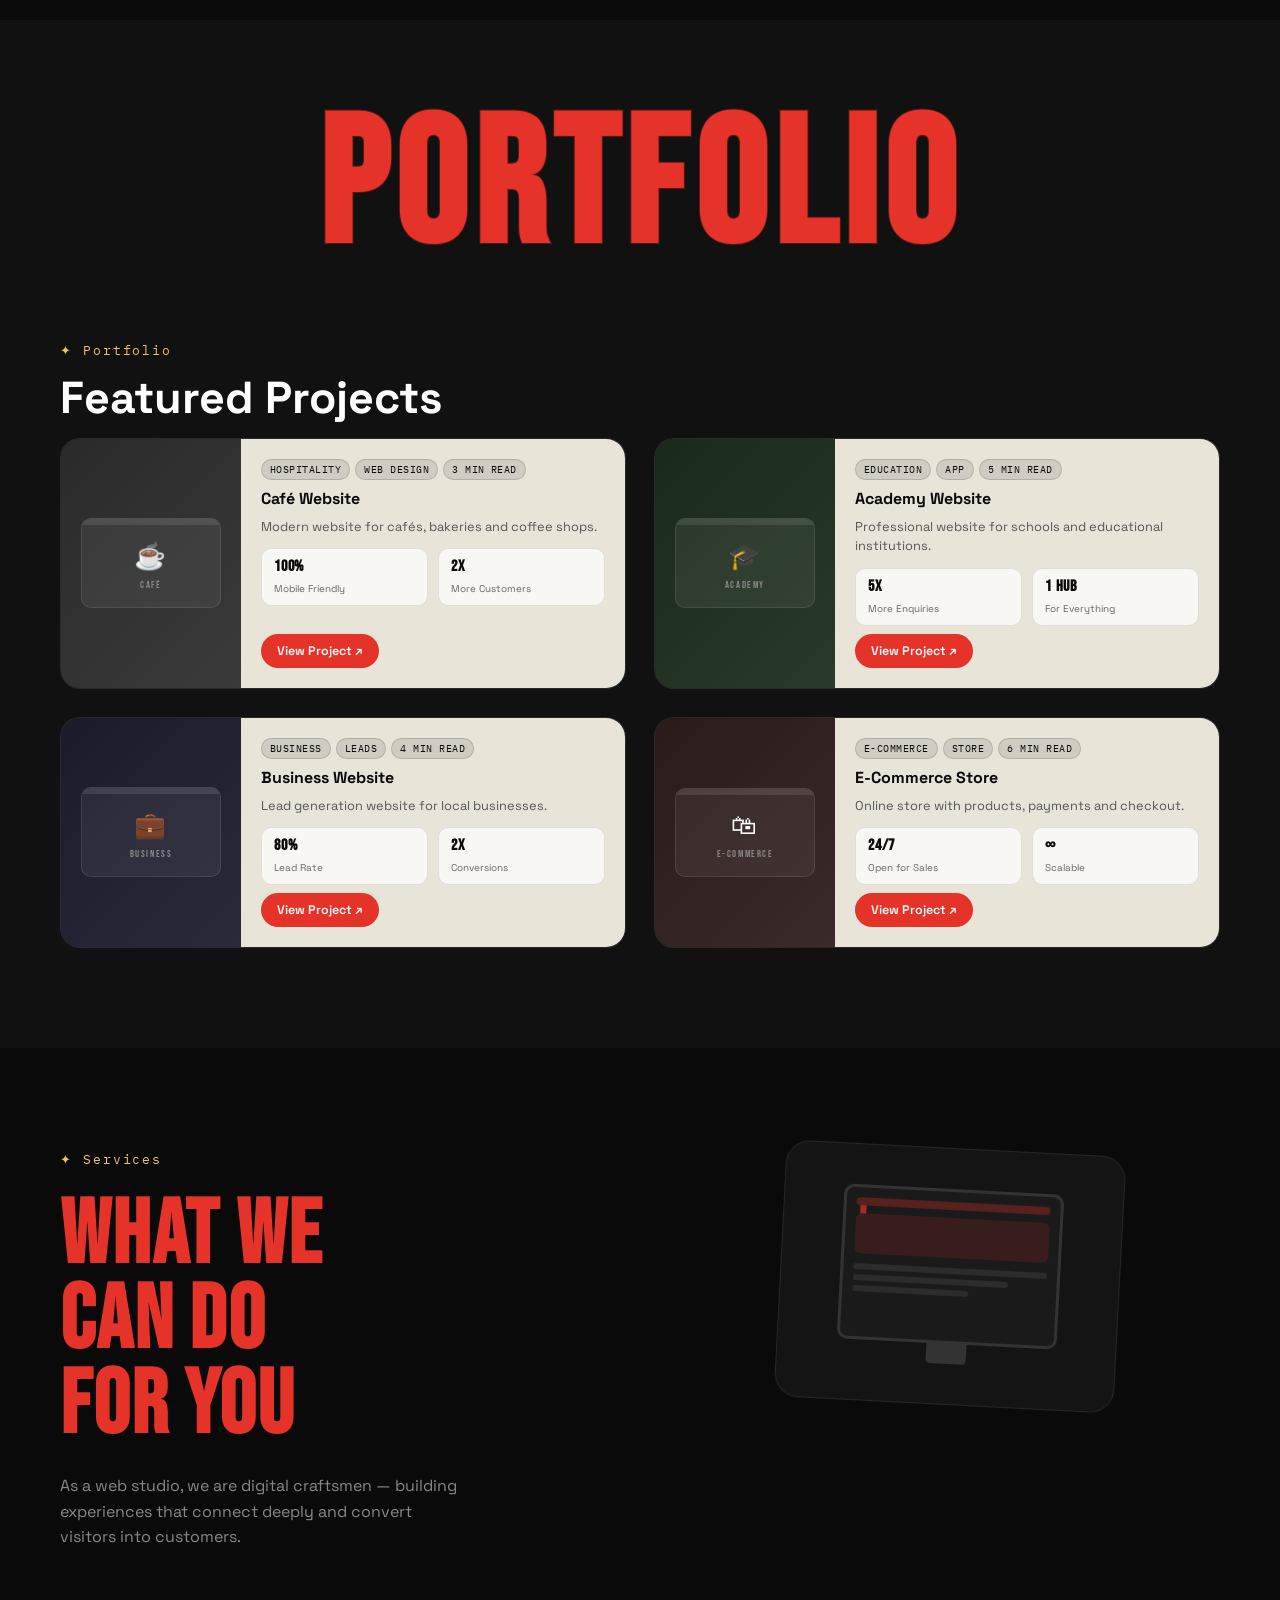
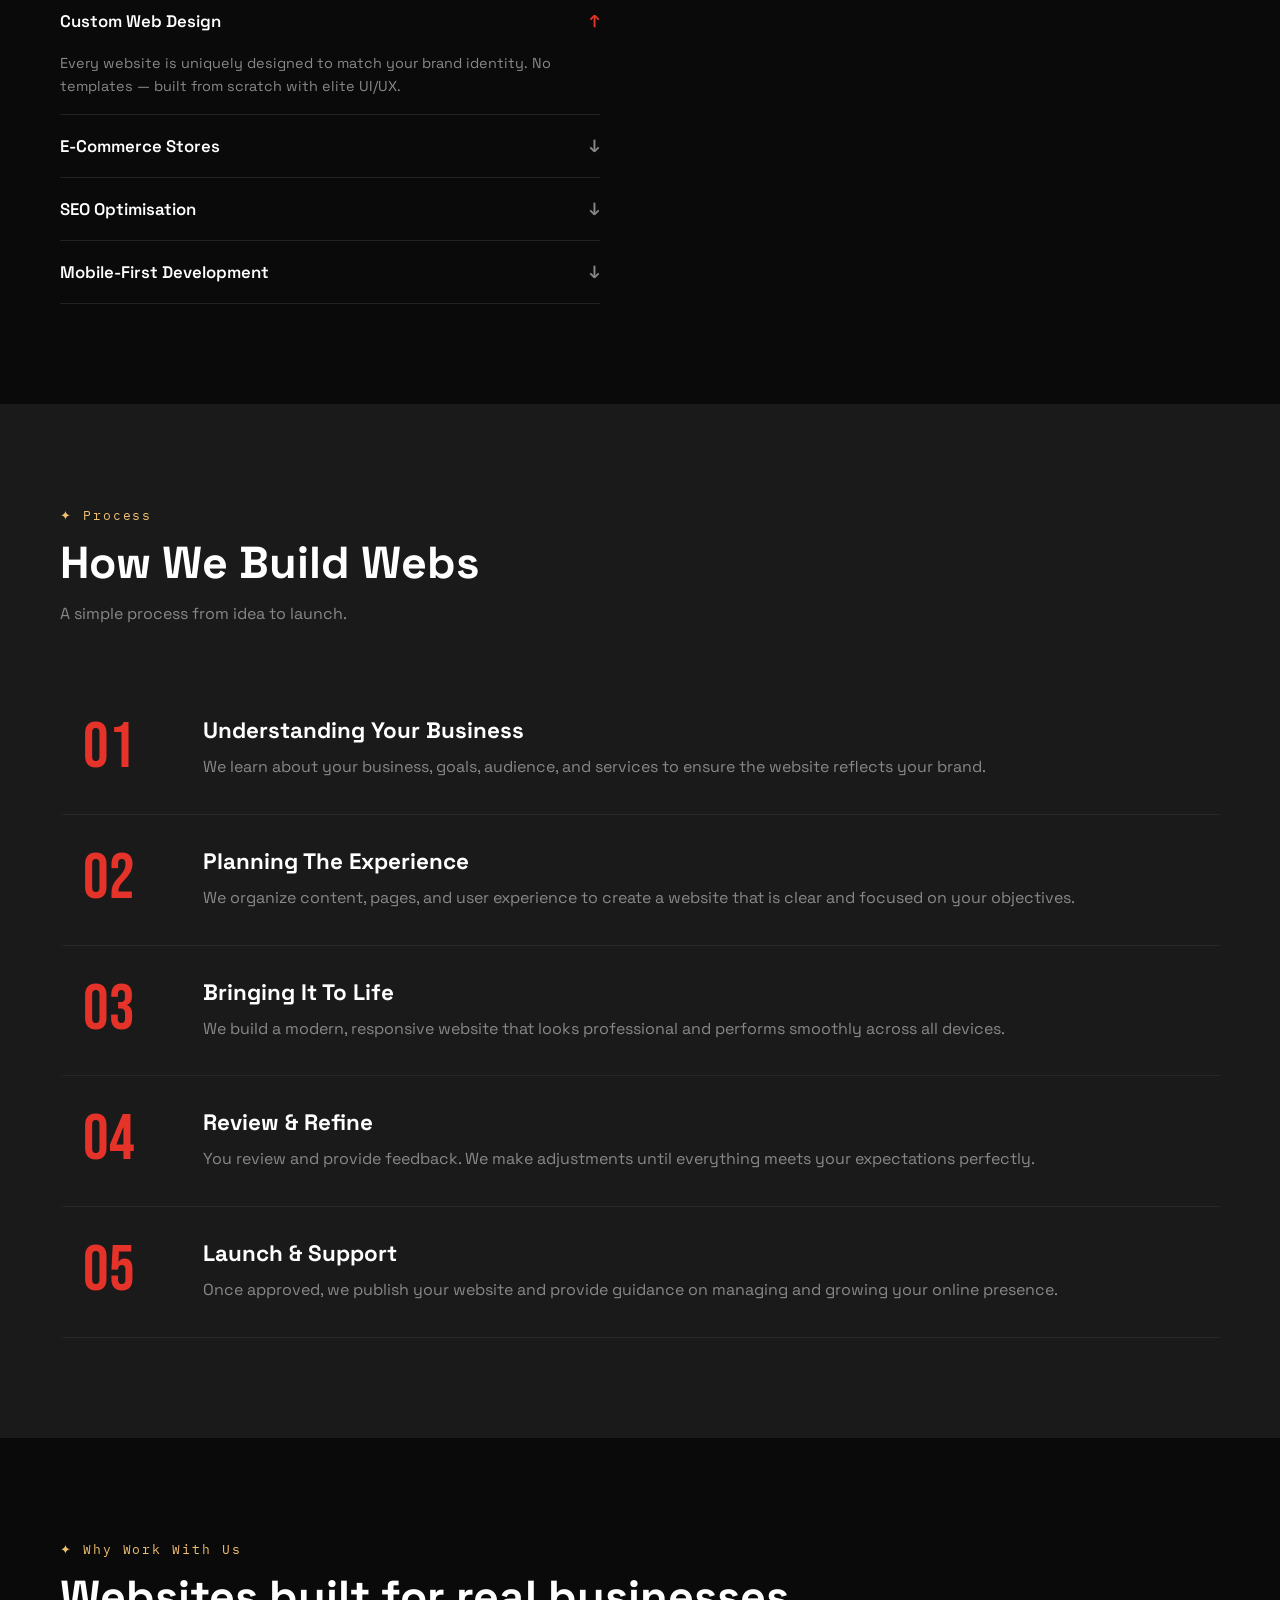
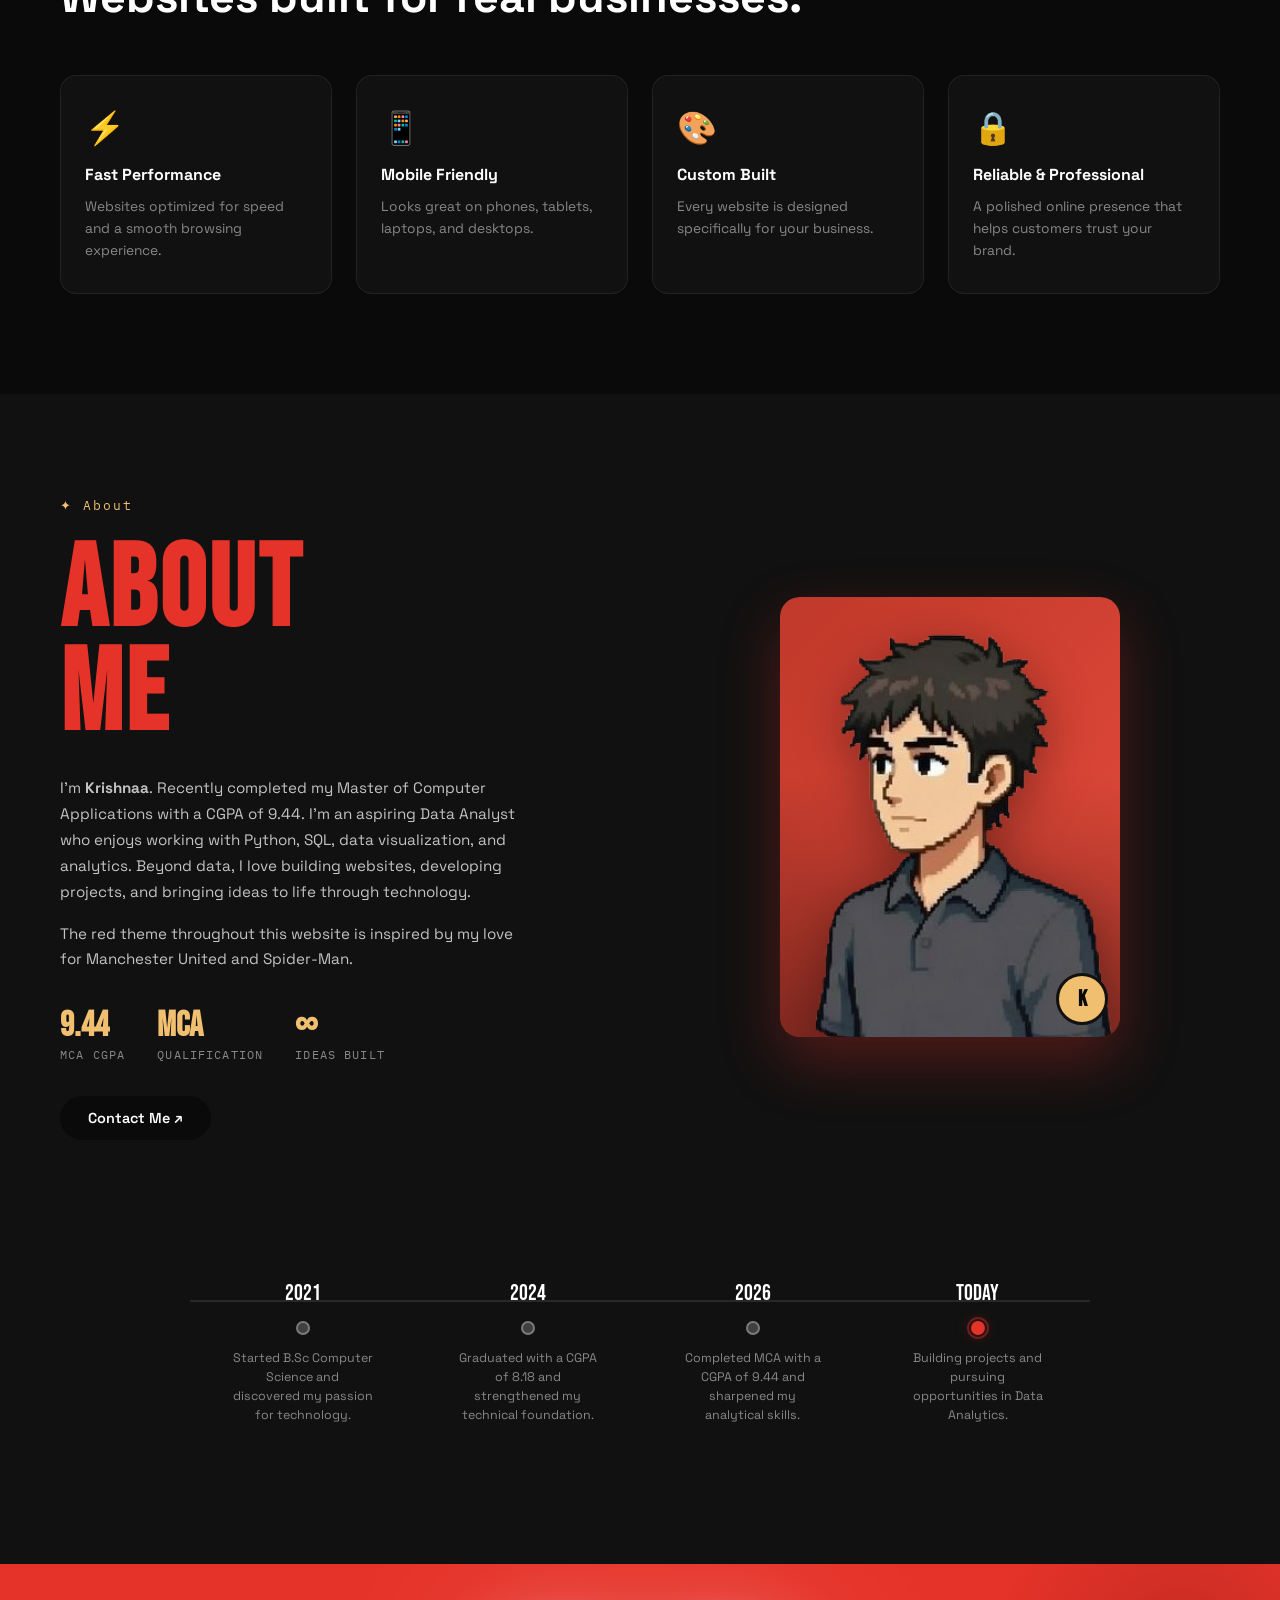
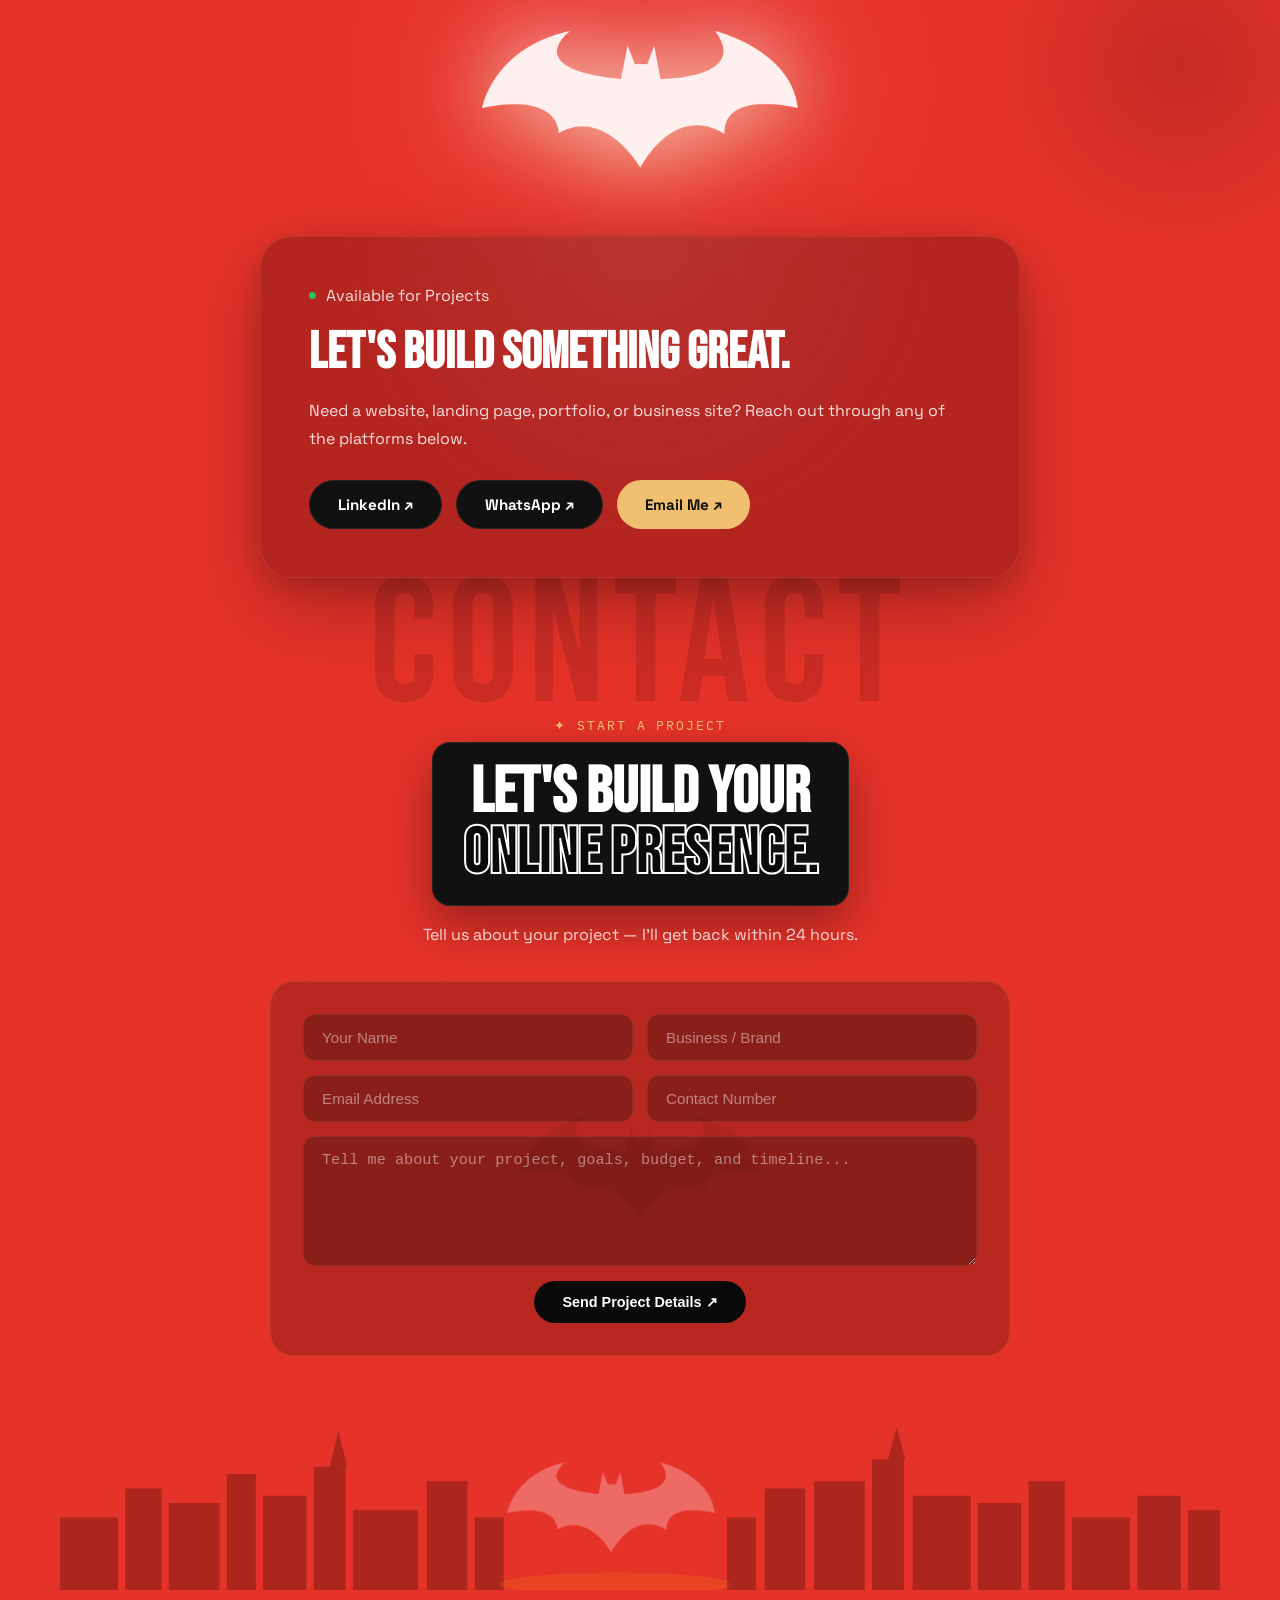
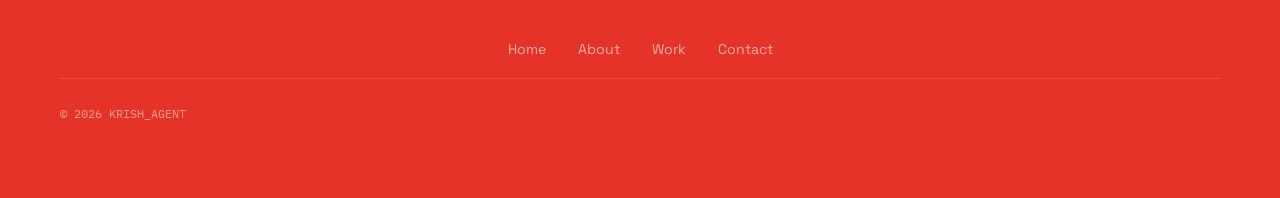
==== commit ebc4852e: "Add animations and enhance UI across website" ====
--- a/index.html
+++ b/index.html
@@ -15,6 +15,13 @@
   <div class="cursor" id="cursor"></div>
   <div class="cursor-dot" id="cursor-dot"></div>
 
+  <!-- Batman Bat Swarm Overlay (contact transition) -->
+  <div class="bat-overlay" id="bat-overlay" aria-hidden="true">
+    <svg class="bat-svg" id="bat-svg" xmlns="http://www.w3.org/2000/svg" viewBox="0 0 1440 900" preserveAspectRatio="xMidYMid slice">
+      <!-- Bats injected by JS -->
+    </svg>
+  </div>
+
   <!-- Navbar -->
   <nav class="navbar" id="navbar">
     <div class="nav-left">
@@ -26,15 +33,15 @@
     </div>
 
     <div class="nav-links" id="nav-links">
-      <a href="#home" class="nav-link active">Home</a>
-      <a href="#work" class="nav-link">Work</a>
+      <a href="#home"    class="nav-link active">Home</a>
+      <a href="#work"    class="nav-link">Work</a>
       <a href="#process" class="nav-link">How We Work</a>
-      <a href="#about" class="nav-link">About</a>
-      <a href="#contact" class="nav-link">Contact</a>
+      <a href="#about"   class="nav-link">About</a>
+      <a href="#contact" class="nav-link contact-nav-link">Contact</a>
     </div>
 
     <div class="nav-right">
-      <a href="#contact" class="nav-cta">Start a Project ↗</a>
+      <a href="#contact" class="nav-cta contact-nav-link">Start a Project ↗</a>
       <button class="mobile-menu-btn" id="mobile-menu-btn" aria-label="Open Menu">☰</button>
     </div>
   </nav>
@@ -42,7 +49,61 @@
   <!-- ===== HERO SECTION ===== -->
   <section class="hero" id="home">
     <div class="hero-bg-text">KRISH</div>
-    
+
+    <!-- Spider-Man SVG Webs hanging from top corners -->
+    <svg class="spiderweb spiderweb-left" viewBox="0 0 300 340" xmlns="http://www.w3.org/2000/svg" aria-hidden="true">
+      <g class="web-group">
+        <!-- Radial lines from corner -->
+        <line x1="0" y1="0" x2="300" y2="0"   stroke="rgba(255,255,255,0.18)" stroke-width="0.7"/>
+        <line x1="0" y1="0" x2="270" y2="60"  stroke="rgba(255,255,255,0.18)" stroke-width="0.7"/>
+        <line x1="0" y1="0" x2="220" y2="130" stroke="rgba(255,255,255,0.18)" stroke-width="0.7"/>
+        <line x1="0" y1="0" x2="150" y2="200" stroke="rgba(255,255,255,0.18)" stroke-width="0.7"/>
+        <line x1="0" y1="0" x2="80"  y2="260" stroke="rgba(255,255,255,0.18)" stroke-width="0.7"/>
+        <line x1="0" y1="0" x2="20"  y2="310" stroke="rgba(255,255,255,0.18)" stroke-width="0.7"/>
+        <line x1="0" y1="0" x2="0"   y2="340" stroke="rgba(255,255,255,0.18)" stroke-width="0.7"/>
+        <!-- Concentric arcs -->
+        <path d="M 60 0 Q 40 25 0 60"   fill="none" stroke="rgba(255,255,255,0.14)" stroke-width="0.7"/>
+        <path d="M 120 0 Q 90 50 40 100 Q 10 140 0 130" fill="none" stroke="rgba(255,255,255,0.14)" stroke-width="0.7"/>
+        <path d="M 180 0 Q 145 65 90 130 Q 45 185 0 200" fill="none" stroke="rgba(255,255,255,0.14)" stroke-width="0.7"/>
+        <path d="M 240 0 Q 195 80 130 165 Q 75 235 0 270" fill="none" stroke="rgba(255,255,255,0.14)" stroke-width="0.7"/>
+        <path d="M 290 10 Q 240 95 170 195 Q 105 280 0 330" fill="none" stroke="rgba(255,255,255,0.14)" stroke-width="0.7"/>
+        <!-- Hanging thread with spider -->
+        <line x1="120" y1="0" x2="118" y2="80" stroke="rgba(255,255,255,0.35)" stroke-width="0.9" class="web-thread"/>
+        <ellipse cx="118" cy="88" rx="5" ry="4" fill="rgba(255,255,255,0.5)" class="spider-body"/>
+        <line x1="112" y1="86" x2="104" y2="80" stroke="rgba(255,255,255,0.4)" stroke-width="0.6"/>
+        <line x1="112" y1="89" x2="103" y2="86" stroke="rgba(255,255,255,0.4)" stroke-width="0.6"/>
+        <line x1="124" y1="86" x2="132" y2="80" stroke="rgba(255,255,255,0.4)" stroke-width="0.6"/>
+        <line x1="124" y1="89" x2="133" y2="86" stroke="rgba(255,255,255,0.4)" stroke-width="0.6"/>
+      </g>
+    </svg>
+
+    <svg class="spiderweb spiderweb-right" viewBox="0 0 300 340" xmlns="http://www.w3.org/2000/svg" aria-hidden="true">
+      <g class="web-group" transform="scale(-1,1) translate(-300,0)">
+        <line x1="0" y1="0" x2="300" y2="0"   stroke="rgba(255,255,255,0.18)" stroke-width="0.7"/>
+        <line x1="0" y1="0" x2="270" y2="60"  stroke="rgba(255,255,255,0.18)" stroke-width="0.7"/>
+        <line x1="0" y1="0" x2="220" y2="130" stroke="rgba(255,255,255,0.18)" stroke-width="0.7"/>
+        <line x1="0" y1="0" x2="150" y2="200" stroke="rgba(255,255,255,0.18)" stroke-width="0.7"/>
+        <line x1="0" y1="0" x2="80"  y2="260" stroke="rgba(255,255,255,0.18)" stroke-width="0.7"/>
+        <line x1="0" y1="0" x2="20"  y2="310" stroke="rgba(255,255,255,0.18)" stroke-width="0.7"/>
+        <line x1="0" y1="0" x2="0"   y2="340" stroke="rgba(255,255,255,0.18)" stroke-width="0.7"/>
+        <path d="M 60 0 Q 40 25 0 60"   fill="none" stroke="rgba(255,255,255,0.14)" stroke-width="0.7"/>
+        <path d="M 120 0 Q 90 50 40 100 Q 10 140 0 130" fill="none" stroke="rgba(255,255,255,0.14)" stroke-width="0.7"/>
+        <path d="M 180 0 Q 145 65 90 130 Q 45 185 0 200" fill="none" stroke="rgba(255,255,255,0.14)" stroke-width="0.7"/>
+        <path d="M 240 0 Q 195 80 130 165 Q 75 235 0 270" fill="none" stroke="rgba(255,255,255,0.14)" stroke-width="0.7"/>
+        <path d="M 290 10 Q 240 95 170 195 Q 105 280 0 330" fill="none" stroke="rgba(255,255,255,0.14)" stroke-width="0.7"/>
+        <line x1="120" y1="0" x2="118" y2="80" stroke="rgba(255,255,255,0.35)" stroke-width="0.9" class="web-thread"/>
+        <ellipse cx="118" cy="88" rx="5" ry="4" fill="rgba(255,255,255,0.5)" class="spider-body"/>
+        <line x1="112" y1="86" x2="104" y2="80" stroke="rgba(255,255,255,0.4)" stroke-width="0.6"/>
+        <line x1="112" y1="89" x2="103" y2="86" stroke="rgba(255,255,255,0.4)" stroke-width="0.6"/>
+        <line x1="124" y1="86" x2="132" y2="80" stroke="rgba(255,255,255,0.4)" stroke-width="0.6"/>
+        <line x1="124" y1="89" x2="133" y2="86" stroke="rgba(255,255,255,0.4)" stroke-width="0.6"/>
+      </g>
+    </svg>
+
+    <!-- Web-shooting arc (ambient) -->
+    <svg class="web-shoot" id="web-shoot" viewBox="0 0 400 200" xmlns="http://www.w3.org/2000/svg" aria-hidden="true">
+      <path class="web-shoot-path" d="M 380 10 Q 200 80 20 180" fill="none" stroke="rgba(255,255,255,0.45)" stroke-width="1.2" stroke-dasharray="400" stroke-dashoffset="400"/>
+    </svg>
 
     <div class="character-wrap">
       <img src="images/krish.png" alt="Krish" class="hero-character">
@@ -51,18 +112,18 @@
         <span>Accepting Projects</span>
       </div>
     </div>
-<div class="web web-left"></div>
-<div class="web web-right"></div>
-<div class="web web-side-left"></div>
-<div class="web web-side-right"></div>
+
+    <!-- Web.png — white-filtered with entrance animation -->
+    <img src="images/web.png" alt="" class="web-img web-img-left"  aria-hidden="true">
+    <img src="images/web.png" alt="" class="web-img web-img-right" aria-hidden="true">
 
     <div class="hero-text">
       <p class="hero-sub">HI, I'M KRISH 👋</p>
       <h1 class="hero-title">WE BUILD<br/><span class="hero-accent">WEBS.</span></h1>
       <p class="hero-desc">We help businesses establish a professional online presence through modern, fast, and mobile-friendly websites.</p>
       <div class="hero-btns">
-        <a href="#work" class="btn-primary">View Work</a>
-        <a href="#contact" class="btn-secondary">Start a Project</a>
+        <a href="#work"    class="btn-primary">View Work</a>
+        <a href="#contact" class="btn-secondary contact-nav-link">Start a Project</a>
       </div>
       <div class="hero-tags">
         <span>📱 Mobile Responsive</span>
@@ -74,18 +135,10 @@
 
     <div class="ticker-wrap">
       <div class="ticker">
-        <span>WE BUILD WEBS✦</span>
-        <span>CUSTOM DESIGN✦</span>
-        <span>FAST LOADING✦</span>
-        <span>SEO OPTIMISED✦</span>
-        <span>MOBILE FIRST✦</span>
-        <span>ELITE UI/UX✦</span>
-        <span>WE BUILD WEBS✦</span>
-        <span>CUSTOM DESIGN✦</span>
-        <span>FAST LOADING✦</span>
-        <span>SEO OPTIMISED✦</span>
-        <span>MOBILE FIRST✦</span>
-        <span>ELITE UI/UX✦</span>
+        <span>WE BUILD WEBS✦</span><span>CUSTOM DESIGN✦</span><span>FAST LOADING✦</span>
+        <span>SEO OPTIMISED✦</span><span>MOBILE FIRST✦</span><span>ELITE UI/UX✦</span>
+        <span>WE BUILD WEBS✦</span><span>CUSTOM DESIGN✦</span><span>FAST LOADING✦</span>
+        <span>SEO OPTIMISED✦</span><span>MOBILE FIRST✦</span><span>ELITE UI/UX✦</span>
       </div>
     </div>
   </section>
@@ -123,17 +176,12 @@
         <div class="project-img project-img-1">
           <div class="proj-mockup">
             <div class="mockup-bar"></div>
-            <div class="mockup-content cafe-mock">
-              <span>☕</span>
-              <p>CAFÉ</p>
-            </div>
+            <div class="mockup-content cafe-mock"><span>☕</span><p>CAFÉ</p></div>
           </div>
         </div>
         <div class="project-info">
           <div class="proj-tags">
-            <span class="tag">HOSPITALITY</span>
-            <span class="tag">WEB DESIGN</span>
-            <span class="tag">3 MIN READ</span>
+            <span class="tag">HOSPITALITY</span><span class="tag">WEB DESIGN</span><span class="tag">3 MIN READ</span>
           </div>
           <h4>Café Website</h4>
           <p>Modern website for cafés, bakeries and coffee shops.</p>
@@ -149,17 +197,12 @@
         <div class="project-img project-img-2">
           <div class="proj-mockup">
             <div class="mockup-bar"></div>
-            <div class="mockup-content academy-mock">
-              <span>🎓</span>
-              <p>ACADEMY</p>
-            </div>
+            <div class="mockup-content academy-mock"><span>🎓</span><p>ACADEMY</p></div>
           </div>
         </div>
         <div class="project-info">
           <div class="proj-tags">
-            <span class="tag">EDUCATION</span>
-            <span class="tag">APP</span>
-            <span class="tag">5 MIN READ</span>
+            <span class="tag">EDUCATION</span><span class="tag">APP</span><span class="tag">5 MIN READ</span>
           </div>
           <h4>Academy Website</h4>
           <p>Professional website for schools and educational institutions.</p>
@@ -175,17 +218,12 @@
         <div class="project-img project-img-3">
           <div class="proj-mockup">
             <div class="mockup-bar"></div>
-            <div class="mockup-content biz-mock">
-              <span>💼</span>
-              <p>BUSINESS</p>
-            </div>
+            <div class="mockup-content biz-mock"><span>💼</span><p>BUSINESS</p></div>
           </div>
         </div>
         <div class="project-info">
           <div class="proj-tags">
-            <span class="tag">BUSINESS</span>
-            <span class="tag">LEADS</span>
-            <span class="tag">4 MIN READ</span>
+            <span class="tag">BUSINESS</span><span class="tag">LEADS</span><span class="tag">4 MIN READ</span>
           </div>
           <h4>Business Website</h4>
           <p>Lead generation website for local businesses.</p>
@@ -201,17 +239,12 @@
         <div class="project-img project-img-4">
           <div class="proj-mockup">
             <div class="mockup-bar"></div>
-            <div class="mockup-content ecom-mock">
-              <span>🛍</span>
-              <p>E-COMMERCE</p>
-            </div>
+            <div class="mockup-content ecom-mock"><span>🛍</span><p>E-COMMERCE</p></div>
           </div>
         </div>
         <div class="project-info">
           <div class="proj-tags">
-            <span class="tag">E-COMMERCE</span>
-            <span class="tag">STORE</span>
-            <span class="tag">6 MIN READ</span>
+            <span class="tag">E-COMMERCE</span><span class="tag">STORE</span><span class="tag">6 MIN READ</span>
           </div>
           <h4>E-Commerce Store</h4>
           <p>Online store with products, payments and checkout.</p>
@@ -233,40 +266,20 @@
       <p class="services-sub">As a web studio, we are digital craftsmen — building experiences that connect deeply and convert visitors into customers.</p>
       <div class="accordion">
         <div class="acc-item active">
-          <div class="acc-head">
-            <span>Custom Web Design</span>
-            <span class="acc-icon">↓</span>
-          </div>
-          <div class="acc-body">
-            <p>Every website is uniquely designed to match your brand identity. No templates — built from scratch with elite UI/UX.</p>
-          </div>
+          <div class="acc-head"><span>Custom Web Design</span><span class="acc-icon">↓</span></div>
+          <div class="acc-body"><p>Every website is uniquely designed to match your brand identity. No templates — built from scratch with elite UI/UX.</p></div>
         </div>
         <div class="acc-item">
-          <div class="acc-head">
-            <span>E-Commerce Stores</span>
-            <span class="acc-icon">↓</span>
-          </div>
-          <div class="acc-body">
-            <p>Full online stores with product listings, cart, payments integration, and order management — ready to sell.</p>
-          </div>
+          <div class="acc-head"><span>E-Commerce Stores</span><span class="acc-icon">↓</span></div>
+          <div class="acc-body"><p>Full online stores with product listings, cart, payments integration, and order management — ready to sell.</p></div>
         </div>
         <div class="acc-item">
-          <div class="acc-head">
-            <span>SEO Optimisation</span>
-            <span class="acc-icon">↓</span>
-          </div>
-          <div class="acc-body">
-            <p>Built with SEO best practices so your business ranks on Google and attracts organic traffic from day one.</p>
-          </div>
+          <div class="acc-head"><span>SEO Optimisation</span><span class="acc-icon">↓</span></div>
+          <div class="acc-body"><p>Built with SEO best practices so your business ranks on Google and attracts organic traffic from day one.</p></div>
         </div>
         <div class="acc-item">
-          <div class="acc-head">
-            <span>Mobile-First Development</span>
-            <span class="acc-icon">↓</span>
-          </div>
-          <div class="acc-body">
-            <p>Responsive across all devices — phones, tablets, laptops, and desktops — with smooth performance.</p>
-          </div>
+          <div class="acc-head"><span>Mobile-First Development</span><span class="acc-icon">↓</span></div>
+          <div class="acc-body"><p>Responsive across all devices — phones, tablets, laptops, and desktops — with smooth performance.</p></div>
         </div>
       </div>
     </div>
@@ -278,9 +291,7 @@
               <div class="screen-content">
                 <div class="screen-nav"></div>
                 <div class="screen-hero-bar"></div>
-                <div class="screen-text-lines">
-                  <div></div><div></div><div></div>
-                </div>
+                <div class="screen-text-lines"><div></div><div></div><div></div></div>
               </div>
             </div>
             <div class="monitor-stand"></div>
@@ -296,41 +307,11 @@
     <h2 class="section-title">How We Build Webs</h2>
     <p class="section-sub">A simple process from idea to launch.</p>
     <div class="process-steps">
-      <div class="step">
-        <div class="step-num">01</div>
-        <div class="step-content">
-          <h4>Understanding Your Business</h4>
-          <p>We learn about your business, goals, audience, and services to ensure the website reflects your brand.</p>
-        </div>
-      </div>
-      <div class="step">
-        <div class="step-num">02</div>
-        <div class="step-content">
-          <h4>Planning The Experience</h4>
-          <p>We organize content, pages, and user experience to create a website that is clear and focused on your objectives.</p>
-        </div>
-      </div>
-      <div class="step">
-        <div class="step-num">03</div>
-        <div class="step-content">
-          <h4>Bringing It To Life</h4>
-          <p>We build a modern, responsive website that looks professional and performs smoothly across all devices.</p>
-        </div>
-      </div>
-      <div class="step">
-        <div class="step-num">04</div>
-        <div class="step-content">
-          <h4>Review & Refine</h4>
-          <p>You review and provide feedback. We make adjustments until everything meets your expectations perfectly.</p>
-        </div>
-      </div>
-      <div class="step">
-        <div class="step-num">05</div>
-        <div class="step-content">
-          <h4>Launch & Support</h4>
-          <p>Once approved, we publish your website and provide guidance on managing and growing your online presence.</p>
-        </div>
-      </div>
+      <div class="step"><div class="step-num">01</div><div class="step-content"><h4>Understanding Your Business</h4><p>We learn about your business, goals, audience, and services to ensure the website reflects your brand.</p></div></div>
+      <div class="step"><div class="step-num">02</div><div class="step-content"><h4>Planning The Experience</h4><p>We organize content, pages, and user experience to create a website that is clear and focused on your objectives.</p></div></div>
+      <div class="step"><div class="step-num">03</div><div class="step-content"><h4>Bringing It To Life</h4><p>We build a modern, responsive website that looks professional and performs smoothly across all devices.</p></div></div>
+      <div class="step"><div class="step-num">04</div><div class="step-content"><h4>Review & Refine</h4><p>You review and provide feedback. We make adjustments until everything meets your expectations perfectly.</p></div></div>
+      <div class="step"><div class="step-num">05</div><div class="step-content"><h4>Launch & Support</h4><p>Once approved, we publish your website and provide guidance on managing and growing your online presence.</p></div></div>
     </div>
   </section>
 
@@ -339,26 +320,10 @@
     <div class="section-label">✦ Why Work With Us</div>
     <h2 class="section-title">Websites built for real businesses.</h2>
     <div class="why-grid">
-      <div class="why-card">
-        <span class="why-icon">⚡</span>
-        <h4>Fast Performance</h4>
-        <p>Websites optimized for speed and a smooth browsing experience.</p>
-      </div>
-      <div class="why-card">
-        <span class="why-icon">📱</span>
-        <h4>Mobile Friendly</h4>
-        <p>Looks great on phones, tablets, laptops, and desktops.</p>
-      </div>
-      <div class="why-card">
-        <span class="why-icon">🎨</span>
-        <h4>Custom Built</h4>
-        <p>Every website is designed specifically for your business.</p>
-      </div>
-      <div class="why-card">
-        <span class="why-icon">🔒</span>
-        <h4>Reliable & Professional</h4>
-        <p>A polished online presence that helps customers trust your brand.</p>
-      </div>
+      <div class="why-card"><span class="why-icon">⚡</span><h4>Fast Performance</h4><p>Websites optimized for speed and a smooth browsing experience.</p></div>
+      <div class="why-card"><span class="why-icon">📱</span><h4>Mobile Friendly</h4><p>Looks great on phones, tablets, laptops, and desktops.</p></div>
+      <div class="why-card"><span class="why-icon">🎨</span><h4>Custom Built</h4><p>Every website is designed specifically for your business.</p></div>
+      <div class="why-card"><span class="why-icon">🔒</span><h4>Reliable & Professional</h4><p>A polished online presence that helps customers trust your brand.</p></div>
     </div>
   </section>
 
@@ -370,20 +335,11 @@
       <p class="about-desc">I'm <strong>Krishnaa</strong>. Recently completed my Master of Computer Applications with a CGPA of 9.44. I'm an aspiring Data Analyst who enjoys working with Python, SQL, data visualization, and analytics. Beyond data, I love building websites, developing projects, and bringing ideas to life through technology.</p>
       <p class="about-desc" style="margin-top:1rem;">The red theme throughout this website is inspired by my love for Manchester United and Spider-Man.</p>
       <div class="about-stats">
-        <div class="about-stat">
-          <strong>9.44</strong>
-          <small>MCA CGPA</small>
-        </div>
-        <div class="about-stat">
-          <strong>MCA</strong>
-          <small>Qualification</small>
-        </div>
-        <div class="about-stat">
-          <strong>∞</strong>
-          <small>Ideas Built</small>
-        </div>
-      </div>
-      <a href="#contact" class="btn-primary" style="display:inline-flex;margin-top:2rem;">Contact Me ↗</a>
+        <div class="about-stat"><strong>9.44</strong><small>MCA CGPA</small></div>
+        <div class="about-stat"><strong>MCA</strong><small>Qualification</small></div>
+        <div class="about-stat"><strong>∞</strong><small>Ideas Built</small></div>
+      </div>
+      <a href="#contact" class="btn-primary contact-nav-link" style="display:inline-flex;margin-top:2rem;">Contact Me ↗</a>
     </div>
     <div class="about-right">
       <div class="about-photo-card">
@@ -399,128 +355,94 @@
   <!-- ===== TIMELINE ===== -->
   <section class="timeline-section">
     <div class="timeline">
-      <div class="tl-item">
-        <div class="tl-year">2021</div>
-        <div class="tl-dot"></div>
-        <div class="tl-text">Started B.Sc Computer Science and discovered my passion for technology.</div>
-      </div>
-      <div class="tl-item">
-        <div class="tl-year">2024</div>
-        <div class="tl-dot"></div>
-        <div class="tl-text">Graduated with a CGPA of 8.18 and strengthened my technical foundation.</div>
-      </div>
-      <div class="tl-item">
-        <div class="tl-year">2026</div>
-        <div class="tl-dot"></div>
-        <div class="tl-text">Completed MCA with a CGPA of 9.44 and sharpened my analytical skills.</div>
-      </div>
-      <div class="tl-item">
-        <div class="tl-year">Today</div>
-        <div class="tl-dot active"></div>
-        <div class="tl-text">Building projects and pursuing opportunities in Data Analytics.</div>
-      </div>
+      <div class="tl-item"><div class="tl-year">2021</div><div class="tl-dot"></div><div class="tl-text">Started B.Sc Computer Science and discovered my passion for technology.</div></div>
+      <div class="tl-item"><div class="tl-year">2024</div><div class="tl-dot"></div><div class="tl-text">Graduated with a CGPA of 8.18 and strengthened my technical foundation.</div></div>
+      <div class="tl-item"><div class="tl-year">2026</div><div class="tl-dot"></div><div class="tl-text">Completed MCA with a CGPA of 9.44 and sharpened my analytical skills.</div></div>
+      <div class="tl-item"><div class="tl-year">Today</div><div class="tl-dot active"></div><div class="tl-text">Building projects and pursuing opportunities in Data Analytics.</div></div>
     </div>
   </section>
 
   <!-- ===== CONTACT ===== -->
   <section class="contact-section" id="contact">
-  <section class="batman-divider">
-  <img src="images/Batman.png" alt="Batman" class="batman-img">
-</section>
-    <div class="contact-bg-text">CONTACT</div>
-
-<div class="contact-card">
-
-    <div class="contact-card-top">
+    <!-- Ambient bats canvas -->
+    <canvas class="ambient-bats-canvas" id="ambientBatsCanvas" aria-hidden="true"></canvas>
+
+    <!-- Batman logo divider -->
+    <div class="batman-divider">
+      <div class="batman-logo-wrap">
+        <img src="images/Batman.png" alt="Batman Logo" class="batman-img">
+        <div class="batman-glow-ring"></div>
+      </div>
+    </div>
+
+    <div class="contact-card">
+      <div class="contact-card-top">
         <span class="status-dot"></span>
         <span>Available for Projects</span>
-    </div>
-
-    <h3>Let's Build Something Great.</h3>
-
-    <p>
-        Need a website, landing page, portfolio, or business site?
-        Reach out through any of the platforms below.
-    </p>
-
-    <div class="contact-links">
-
-        <a href="https://www.linkedin.com/in/sreekrishnaak/"
-           target="_blank"
-           class="contact-link">
-            LinkedIn ↗
-        </a>
-
-        <a href="https://wa.me/9655402966"
-           target="_blank"
-           class="contact-link">
-            WhatsApp ↗
-        </a>
-
-        <a href="mailto:sreekrishnaa@gmail.com"
-           class="contact-link primary">
-            Email Me ↗
-        </a>
-
-    </div>
-
-</div>
-<div class="contact-form-wrap">
-  <div class="section-label" style="color:#f0c070;">✦ START A PROJECT</div>
-  <h2 class="contact-title">Let's build your<br/><span>online presence.</span></h2>
-  <p class="contact-sub">Tell us about your project — I'll get back within 24 hours.</p>
-
-  <form
-    class="contact-form"
-    action="https://formspree.io/f/xbdeolkp"
-    method="POST"
-  >
-    <div class="form-row">
-      <input
-        type="text"
-        name="name"
-        placeholder="Your Name"
-        class="form-input"
-        required
-      />
-
-      <input
-        type="text"
-        name="business"
-        placeholder="Business / Brand"
-        class="form-input"
-      />
-    </div>
-
-    <div class="form-row">
-      <input
-        type="email"
-        name="email"
-        placeholder="Email Address"
-        class="form-input"
-        required
-      />
-
-      <input
-        type="tel"
-        name="phone"
-        placeholder="Contact Number"
-        class="form-input"
-      />
-    </div>
-
-    <textarea
-      name="message"
-      class="form-input form-textarea"
-      placeholder="Tell me about your project, goals, budget, and timeline..."
-      required
-    ></textarea>
-
-    <button type="submit" class="btn-primary form-submit">
-      Send Project Details ↗
-    </button>
-  </form>
-</div>
+      </div>
+      <h3>Let's Build Something Great.</h3>
+      <p>Need a website, landing page, portfolio, or business site? Reach out through any of the platforms below.</p>
+      <div class="contact-links">
+        <a href="https://www.linkedin.com/in/sreekrishnaak/" target="_blank" class="contact-link">LinkedIn ↗</a>
+        <a href="https://wa.me/9655402966" target="_blank" class="contact-link">WhatsApp ↗</a>
+        <a href="mailto:sreekrishnaa@gmail.com" class="contact-link primary">Email Me ↗</a>
+      </div>
+    </div>
+
+    <div class="contact-bg-text">CONTACT</div>
+
+    <div class="contact-form-wrap">
+      <div class="section-label" style="color:#f0c070;">✦ START A PROJECT</div>
+      <h2 class="contact-title">Let's build your<br/><span>online presence.</span></h2>
+      <p class="contact-sub">Tell us about your project — I'll get back within 24 hours.</p>
+      <form class="contact-form" action="https://formspree.io/f/xbdeolkp" method="POST">
+        <div class="form-row">
+          <input type="text"  name="name"     placeholder="Your Name"       class="form-input" required />
+          <input type="text"  name="business" placeholder="Business / Brand" class="form-input" />
+        </div>
+        <div class="form-row">
+          <input type="email" name="email"    placeholder="Email Address"    class="form-input" required />
+          <input type="tel"   name="phone"    placeholder="Contact Number"   class="form-input" />
+        </div>
+        <textarea name="message" class="form-input form-textarea" placeholder="Tell me about your project, goals, budget, and timeline..." required></textarea>
+        <button type="submit" class="btn-primary form-submit">Send Project Details ↗</button>
+      </form>
+    </div>
+
+    <!-- Batman footer silhouette -->
+    <div class="batman-footer-silhouette" aria-hidden="true">
+      <svg viewBox="0 0 800 120" xmlns="http://www.w3.org/2000/svg" xmlns:xlink="http://www.w3.org/1999/xlink" class="batman-city-svg">
+        <!-- Gotham City skyline left -->
+        <rect x="0"   y="70" width="40"  height="50" fill="rgba(0,0,0,0.25)"/>
+        <rect x="45"  y="50" width="25"  height="70" fill="rgba(0,0,0,0.25)"/>
+        <rect x="75"  y="60" width="35"  height="60" fill="rgba(0,0,0,0.25)"/>
+        <rect x="115" y="40" width="20"  height="80" fill="rgba(0,0,0,0.25)"/>
+        <rect x="140" y="55" width="30"  height="65" fill="rgba(0,0,0,0.25)"/>
+        <rect x="175" y="35" width="22"  height="85" fill="rgba(0,0,0,0.25)"/>
+        <polygon points="186,35 192,10 198,35"        fill="rgba(0,0,0,0.25)"/>
+        <rect x="202" y="65" width="45"  height="55" fill="rgba(0,0,0,0.25)"/>
+        <rect x="253" y="45" width="28"  height="75" fill="rgba(0,0,0,0.25)"/>
+        <rect x="286" y="70" width="20"  height="50" fill="rgba(0,0,0,0.25)"/>
+        <!-- Batman logo centered in gap (x=306 to x=460, center=383) -->
+        <image href="images/Batman.png" x="303" y="18" width="154" height="90"
+               opacity="0.28" style="filter: brightness(0) invert(1);"
+               class="batman-svg-logo"/>
+        <!-- Bat signal glow on ground -->
+        <ellipse cx="383" cy="116" rx="80" ry="8" fill="rgba(255,220,0,0.10)"/>
+        <!-- Gotham City skyline right -->
+        <rect x="460" y="70" width="20"  height="50" fill="rgba(0,0,0,0.25)"/>
+        <rect x="486" y="50" width="28"  height="70" fill="rgba(0,0,0,0.25)"/>
+        <rect x="520" y="45" width="35"  height="75" fill="rgba(0,0,0,0.25)"/>
+        <rect x="560" y="30" width="22"  height="90" fill="rgba(0,0,0,0.25)"/>
+        <polygon points="571,30 577,8 583,30"         fill="rgba(0,0,0,0.25)"/>
+        <rect x="588" y="55" width="40"  height="65" fill="rgba(0,0,0,0.25)"/>
+        <rect x="633" y="60" width="30"  height="60" fill="rgba(0,0,0,0.25)"/>
+        <rect x="668" y="45" width="25"  height="75" fill="rgba(0,0,0,0.25)"/>
+        <rect x="698" y="70" width="40"  height="50" fill="rgba(0,0,0,0.25)"/>
+        <rect x="743" y="55" width="30"  height="65" fill="rgba(0,0,0,0.25)"/>
+        <rect x="778" y="65" width="22"  height="55" fill="rgba(0,0,0,0.25)"/>
+      </svg>
+    </div>
 
     <div class="footer-nav">
       <a href="#home">Home</a>
--- a/style.css
+++ b/style.css
@@ -1,5 +1,5 @@
 /* ===================================================
-   KRISH PORTFOLIO — style.css  (cleaned & optimised)
+   KRISH PORTFOLIO — style.css  (refactored + animated)
 =================================================== */
 
 /* ===== RESET & BASE ===== */
@@ -22,23 +22,17 @@
   --font-mono:  'IBM Plex Mono', monospace;
 }
 
-html { scroll-behavior: smooth; }
-
-body {
-  font-family: var(--font-body);
-  background: var(--black);
-  color: var(--white);
-  overflow-x: hidden;
-}
-
-/* Hide custom cursor by default; show only on pointer devices */
-@media (pointer: fine) {
-  body { cursor: none; }
-  .cursor, .cursor-dot { display: block; }
-}
+html { scroll-behavior: smooth; overflow-x: hidden; }
+body { font-family: var(--font-body); background: var(--black); color: var(--white); overflow-x: hidden; width: 100%; }
 
 /* ===== CUSTOM CURSOR ===== */
-.cursor, .cursor-dot { display: none; pointer-events: none; position: fixed; z-index: 9999; transform: translate(-50%,-50%); }
+.cursor, .cursor-dot {
+  display: none;
+  pointer-events: none;
+  position: fixed;
+  z-index: 9999;
+  transform: translate(-50%,-50%);
+}
 .cursor {
   width: 36px; height: 36px;
   border: 2px solid var(--red);
@@ -52,11 +46,19 @@
   border-radius: 50%;
 }
 
+@media (pointer: fine) {
+  body { cursor: none; }
+  .cursor, .cursor-dot { display: block; }
+}
+@media (max-width: 1024px) {
+  .cursor, .cursor-dot { display: none !important; }
+  body { cursor: auto !important; }
+}
+
 /* ===== NAVBAR ===== */
 .navbar {
   position: fixed;
-  top: 20px;
-  left: 50%;
+  top: 20px; left: 50%;
   transform: translateX(-50%);
   width: calc(100% - 40px);
   max-width: 1100px;
@@ -78,8 +80,7 @@
 .nav-left { display: flex; align-items: center; gap: 14px; }
 .custom-logo {
   width: 36px; height: 36px;
-  background: #000;
-  color: #fff;
+  background: #000; color: #fff;
   border-radius: 50%;
   display: flex; align-items: center; justify-content: center;
   font-family: var(--font-display);
@@ -89,8 +90,7 @@
 }
 .nav-status {
   display: flex; align-items: center; gap: 8px;
-  font-size: 0.78rem;
-  color: var(--light-gray);
+  font-size: 0.78rem; color: var(--light-gray);
   font-family: var(--font-mono);
 }
 .status-dot {
@@ -106,21 +106,17 @@
 }
 .nav-links { display: flex; gap: 30px; }
 .nav-link {
-  font-size: 0.88rem;
-  color: var(--gray);
-  text-decoration: none;
-  font-weight: 500;
+  font-size: 0.88rem; color: var(--gray);
+  text-decoration: none; font-weight: 500;
   transition: color 0.2s;
-  position: relative;
-  white-space: nowrap;
+  position: relative; white-space: nowrap;
 }
 .nav-link.active, .nav-link:hover { color: var(--white); }
 .nav-link.active::after {
   content: '';
   position: absolute;
   bottom: -4px; left: 0; right: 0;
-  height: 2px;
-  background: var(--red);
+  height: 2px; background: var(--red);
   border-radius: 2px;
   animation: underline-grow 0.3s ease forwards;
 }
@@ -129,26 +125,18 @@
   to   { transform: scaleX(1); }
 }
 .nav-cta {
-  background: var(--cream);
-  color: var(--black);
-  font-size: 0.82rem;
-  font-weight: 600;
-  padding: 8px 18px;
-  border-radius: 50px;
-  text-decoration: none;
-  white-space: nowrap;
+  background: var(--cream); color: var(--black);
+  font-size: 0.82rem; font-weight: 600;
+  padding: 8px 18px; border-radius: 50px;
+  text-decoration: none; white-space: nowrap;
   transition: all 0.2s;
 }
 .nav-cta:hover { background: var(--cream-light); transform: scale(1.04); }
 .mobile-menu-btn {
   display: none;
-  background: none;
-  border: none;
-  color: #fff;
-  font-size: 1.8rem;
-  cursor: pointer;
-  padding: 0;
-  line-height: 1;
+  background: none; border: none;
+  color: #fff; font-size: 1.8rem;
+  cursor: pointer; padding: 0; line-height: 1;
 }
 
 /* ===== HERO ===== */
@@ -174,84 +162,146 @@
   z-index: 1;
   user-select: none;
 }
+
+/* ===== WEB.PNG — WHITE + ENTRANCE ===== */
+.web-img {
+  position: absolute;
+  width: clamp(180px, 28vw, 360px);
+  height: auto;
+  pointer-events: none;
+  z-index: 2;
+  /* Force white */
+  filter: brightness(0) invert(1);
+  opacity: 0;
+  animation: webEntrance 1.4s cubic-bezier(0.22, 1, 0.36, 1) forwards;
+}
+.web-img-left  {
+  top: -20px; left: -20px;
+  transform-origin: top left;
+  animation-delay: 0.3s;
+}
+.web-img-right {
+  top: -20px; right: -20px;
+  transform: scaleX(-1);
+  transform-origin: top right;
+  animation-delay: 0.5s;
+}
+@keyframes webEntrance {
+  from { opacity: 0; transform: scale(0.6) rotate(-8deg); }
+  to   { opacity: 0.22; transform: scale(1) rotate(0deg); }
+}
+/* Keep right web mirrored after entrance */
+.web-img-right { animation-name: webEntranceRight; }
+@keyframes webEntranceRight {
+  from { opacity: 0; transform: scaleX(-1) scale(0.6) rotate(-8deg); }
+  to   { opacity: 0.22; transform: scaleX(-1) scale(1) rotate(0deg); }
+}
+
+/* ===== SVG SPIDER WEBS ===== */
+.spiderweb {
+  position: absolute;
+  top: 0;
+  width: clamp(220px, 26vw, 340px);
+  height: auto;
+  pointer-events: none;
+  z-index: 3;
+  opacity: 0;
+  animation: svgWebIn 1.2s ease forwards;
+}
+.spiderweb-left  { left: 0;  animation-delay: 0.6s; }
+.spiderweb-right { right: 0; animation-delay: 0.8s; }
+
+@keyframes svgWebIn {
+  from { opacity: 0; transform: translateY(-20px); }
+  to   { opacity: 1; transform: translateY(0); }
+}
+
+/* Spider sway animation */
+.spider-body {
+  animation: spiderSway 3s ease-in-out infinite;
+  transform-origin: 118px 40px;
+}
+.web-thread {
+  animation: threadSway 3s ease-in-out infinite;
+  transform-origin: 120px 0;
+}
+@keyframes spiderSway {
+  0%,100% { transform: rotate(0deg);  }
+  30%     { transform: rotate(6deg);  }
+  70%     { transform: rotate(-6deg); }
+}
+@keyframes threadSway {
+  0%,100% { transform: rotate(0deg);  }
+  30%     { transform: rotate(4deg);  }
+  70%     { transform: rotate(-4deg); }
+}
+
+/* ===== WEB-SHOOT ARC ===== */
+.web-shoot {
+  position: absolute;
+  top: 0; right: 0;
+  width: clamp(200px, 35vw, 420px);
+  height: auto;
+  pointer-events: none;
+  z-index: 3;
+  opacity: 0.7;
+}
+.web-shoot-path {
+  animation: shootWeb 5s ease-in-out 1.8s infinite;
+}
+@keyframes shootWeb {
+  0%   { stroke-dashoffset: 400; opacity: 0.7; }
+  40%  { stroke-dashoffset: 0;   opacity: 0.9; }
+  70%  { stroke-dashoffset: 0;   opacity: 0.7; }
+  100% { stroke-dashoffset: -400; opacity: 0; }
+}
+
 .character-wrap {
   position: absolute;
-  right: 8%;
-  top: 50%;
+  right: 8%; top: 50%;
   transform: translateY(-50%);
   z-index: 4;
   width: clamp(260px, 36vw, 520px);
-  display: flex;
-  flex-direction: column;
-  align-items: center;
-  justify-content: center;
+  display: flex; flex-direction: column;
+  align-items: center; justify-content: center;
 }
 .hero-character {
-  width: 100%;
-  height: auto;
+  width: 100%; height: auto;
   display: block;
   filter: drop-shadow(0 25px 50px rgba(0,0,0,0.45));
   transition: transform 0.4s ease;
 }
 .hero-status {
-  display: flex;
-  align-items: center;
-  gap: 10px;
+  display: flex; align-items: center; gap: 10px;
   background: rgba(0,0,0,0.55);
   border: 1px solid rgba(255,255,255,0.1);
-  padding: 10px 18px;
-  border-radius: 999px;
+  padding: 10px 18px; border-radius: 999px;
   backdrop-filter: blur(10px);
-  font-size: 0.85rem;
-  white-space: nowrap;
+  font-size: 0.85rem; white-space: nowrap;
   margin-top: 16px;
 }
-.cloud { position: absolute; background: var(--black); border-radius: 50%; z-index: 2; }
-.cloud-left          { width: 380px; height: 380px; bottom: -80px; left: -120px; }
-.cloud-left::after   { content:''; position:absolute; width:250px; height:250px; background:#c49a3a; border-radius:50%; bottom:40px; right:-60px; z-index:-1; }
-.cloud-right         { width: 320px; height: 320px; bottom: -60px; right: -80px; }
-.cloud-right::after  { content:''; position:absolute; width:200px; height:200px; background:#c49a3a; border-radius:50%; bottom:30px; left:-50px; z-index:-1; }
-.cloud-bottom-left   { width: 180px; height: 180px; bottom: 80px; left: 180px; background: rgba(0,0,0,0.7); }
-.cloud-bottom-right  { width: 150px; height: 150px; bottom: 100px; right: 200px; background: rgba(0,0,0,0.6); }
 
 .hero-text {
-  position: relative;
-  z-index: 5;
-  max-width: 520px;
-  margin-left: 120px;
+  position: relative; z-index: 5;
+  max-width: 520px; margin-left: 120px;
 }
 .hero-sub {
   font-family: var(--font-mono);
-  font-size: 0.9rem;
-  color: var(--cream);
-  letter-spacing: 0.1em;
-  margin-bottom: 12px;
+  font-size: 0.9rem; color: var(--cream);
+  letter-spacing: 0.1em; margin-bottom: 12px;
   animation: fade-up 0.8s ease forwards;
 }
 .hero-title {
   font-family: var(--font-display);
   font-size: clamp(56px, 9vw, 110px);
-  line-height: 0.9;
-  color: var(--white);
-  letter-spacing: 0.02em;
-  margin-bottom: 20px;
+  line-height: 0.9; color: var(--white);
+  letter-spacing: 0.02em; margin-bottom: 20px;
   animation: fade-up 0.8s 0.15s ease both;
 }
 .hero-accent { color: var(--black); -webkit-text-stroke: 3px var(--white); }
-@media (max-width: 480px){
-
-.hero-accent{
--webkit-text-stroke: 1px var(--white);
-letter-spacing: 0.02em;
-}
-
-}
-
 .hero-desc {
-  font-size: 1rem;
-  color: rgba(255,255,255,0.75);
-  line-height: 1.6;
-  margin-bottom: 28px;
+  font-size: 1rem; color: rgba(255,255,255,0.75);
+  line-height: 1.6; margin-bottom: 28px;
   max-width: 420px;
   animation: fade-up 0.8s 0.3s ease both;
 }
@@ -260,39 +310,6 @@
   margin-bottom: 30px;
   animation: fade-up 0.8s 0.45s ease both;
 }
-.btn-primary {
-  background: var(--black);
-  color: var(--white);
-  padding: 13px 28px;
-  border-radius: 50px;
-  text-decoration: none;
-  font-weight: 600;
-  font-size: 0.9rem;
-  transition: all 0.2s;
-  border: none;
-  cursor: pointer;
-  display: inline-flex;
-  align-items: center;
-  gap: 6px;
-}
-.btn-primary:hover {
-  background: var(--red);
-  transform: translateY(-2px);
-  box-shadow: 0 8px 24px var(--red-glow);
-}
-.btn-secondary {
-  background: transparent;
-  color: var(--white);
-  padding: 13px 28px;
-  border-radius: 50px;
-  text-decoration: none;
-  font-weight: 600;
-  font-size: 0.9rem;
-  border: 2px solid rgba(255,255,255,0.4);
-  transition: all 0.2s;
-  cursor: pointer;
-}
-.btn-secondary:hover { border-color: var(--white); background: rgba(255,255,255,0.08); }
 .hero-tags {
   display: flex; flex-wrap: wrap; gap: 8px;
   animation: fade-up 0.8s 0.6s ease both;
@@ -300,35 +317,51 @@
 .hero-tags span {
   background: rgba(0,0,0,0.35);
   border: 1px solid rgba(255,255,255,0.15);
-  padding: 6px 14px;
-  border-radius: 20px;
-  font-size: 0.78rem;
-  color: rgba(255,255,255,0.8);
+  padding: 6px 14px; border-radius: 20px;
+  font-size: 0.78rem; color: rgba(255,255,255,0.8);
   backdrop-filter: blur(8px);
 }
+
 @keyframes fade-up {
   from { opacity:0; transform:translateY(24px); }
   to   { opacity:1; transform:translateY(0); }
 }
 
+/* ===== BUTTONS ===== */
+.btn-primary {
+  background: var(--black); color: var(--white);
+  padding: 13px 28px; border-radius: 50px;
+  text-decoration: none; font-weight: 600;
+  font-size: 0.9rem; transition: all 0.2s;
+  border: none; cursor: pointer;
+  display: inline-flex; align-items: center; gap: 6px;
+}
+.btn-primary:hover { background: var(--red); transform: translateY(-2px); box-shadow: 0 8px 24px var(--red-glow); }
+
+.btn-secondary {
+  background: transparent; color: var(--white);
+  padding: 13px 28px; border-radius: 50px;
+  text-decoration: none; font-weight: 600;
+  font-size: 0.9rem;
+  border: 2px solid rgba(255,255,255,0.4);
+  transition: all 0.2s; cursor: pointer;
+}
+.btn-secondary:hover { border-color: var(--white); background: rgba(255,255,255,0.08); }
+
 /* ===== TICKER ===== */
 .ticker-wrap {
-  position: absolute;
-  bottom: 0; left: 0; right: 0;
+  position: absolute; bottom: 0; left: 0; right: 0;
   overflow: hidden;
   background: rgba(0,0,0,0.3);
-  padding: 12px 0;
-  z-index: 5;
+  padding: 12px 0; z-index: 5;
 }
 .ticker {
-  display: flex;
-  gap: 40px;
+  display: flex; gap: 40px;
   white-space: nowrap;
   animation: ticker-scroll 24s linear infinite;
   font-family: var(--font-display);
   font-size: 1.1rem;
-  letter-spacing: 0.08em;
-  color: var(--cream);
+  letter-spacing: 0.08em; color: var(--cream);
 }
 .ticker span { flex-shrink: 0; }
 @keyframes ticker-scroll {
@@ -341,16 +374,13 @@
   background: var(--black);
   padding: 120px 60px;
   min-height: 80vh;
-  display: flex;
-  align-items: center;
-  justify-content: center;
+  display: flex; align-items: center; justify-content: center;
 }
 .statement-inner { max-width: 900px; }
 .statement-text {
   font-family: var(--font-body);
   font-size: clamp(1.3rem, 3.5vw, 2.6rem);
-  font-weight: 500;
-  line-height: 1.6;
+  font-weight: 500; line-height: 1.6;
 }
 .word { display: inline; }
 .word.dim    { color: rgba(255,255,255,0.18); }
@@ -358,61 +388,31 @@
 .word.accent { color: var(--cream); font-weight: 700; }
 
 /* ===== WORK SECTION ===== */
-.work-section {
-  background: var(--dark);
-  padding: 80px 60px 100px;
-  position: relative;
-  overflow: hidden;
-}
+.work-section { background: var(--dark); padding: 80px 60px 100px; position: relative; overflow: hidden; }
 .work-hero-label { text-align: center; margin-bottom: 60px; }
 .work-big-title {
   font-family: var(--font-display);
   font-size: clamp(60px, 14vw, 200px);
-  color: var(--red);
-  line-height: 1;
-  letter-spacing: 0.04em;
-}
-.section-label {
-  font-family: var(--font-mono);
-  font-size: 0.8rem;
-  color: var(--cream);
-  letter-spacing: 0.15em;
-  margin-bottom: 10px;
-}
-.section-title {
-  font-size: clamp(1.6rem, 3.5vw, 2.8rem);
-  font-weight: 700;
-  margin-bottom: 12px;
-}
+  color: var(--red); line-height: 1; letter-spacing: 0.04em;
+}
+.section-label { font-family: var(--font-mono); font-size: 0.8rem; color: var(--cream); letter-spacing: 0.15em; margin-bottom: 10px; }
+.section-title { font-size: clamp(1.6rem, 3.5vw, 2.8rem); font-weight: 700; margin-bottom: 12px; }
 .section-sub { color: var(--gray); font-size: 1rem; margin-bottom: 60px; }
 
-.projects-grid {
-  display: grid;
-  grid-template-columns: 1fr 1fr;
-  gap: 28px;
-}
+.projects-grid { display: grid; grid-template-columns: 1fr 1fr; gap: 28px; }
 .project-card {
   display: flex;
   background: rgba(255,255,255,0.04);
   border: 1px solid rgba(255,255,255,0.07);
-  border-radius: 20px;
-  overflow: hidden;
+  border-radius: 20px; overflow: hidden;
   transition: transform 0.4s ease, box-shadow 0.4s ease;
-  cursor: pointer;
-  transform-style: preserve-3d;
-}
-.project-card:hover {
-  box-shadow: 0 24px 60px rgba(0,0,0,0.6);
-  border-color: rgba(255,255,255,0.14);
-}
+  cursor: pointer; transform-style: preserve-3d;
+}
+.project-card:hover { box-shadow: 0 24px 60px rgba(0,0,0,0.6); border-color: rgba(255,255,255,0.14); }
 .project-img {
-  width: 180px;
-  flex-shrink: 0;
-  display: flex;
-  align-items: center;
-  justify-content: center;
-  padding: 20px;
-  border-radius: 16px 0 0 16px;
+  width: 180px; flex-shrink: 0;
+  display: flex; align-items: center; justify-content: center;
+  padding: 20px; border-radius: 16px 0 0 16px;
 }
 .project-img-1 { background: linear-gradient(135deg,#2a2a2a,#3a3a3a); }
 .project-img-2 { background: linear-gradient(135deg,#1a2a1a,#2a3a2a); }
@@ -421,8 +421,7 @@
 .proj-mockup {
   width: 100%;
   background: rgba(255,255,255,0.06);
-  border-radius: 10px;
-  overflow: hidden;
+  border-radius: 10px; overflow: hidden;
   border: 1px solid rgba(255,255,255,0.1);
 }
 .mockup-bar { height: 6px; background: rgba(255,255,255,0.1); }
@@ -430,89 +429,57 @@
 .mockup-content span { font-size: 1.6rem; }
 .mockup-content p { font-size: 0.6rem; color: var(--gray); margin-top: 6px; }
 .project-info {
-  flex: 1;
-  padding: 20px;
-  background: #e8e4d8;
-  color: var(--black);
-  display: flex;
-  flex-direction: column;
-  gap: 8px;
-  min-width: 0;
+  flex: 1; padding: 20px;
+  background: #e8e4d8; color: var(--black);
+  display: flex; flex-direction: column; gap: 8px; min-width: 0;
 }
 .proj-tags { display: flex; flex-wrap: wrap; gap: 5px; }
 .tag {
   font-size: 0.6rem;
   background: rgba(0,0,0,0.1);
   border: 1px solid rgba(0,0,0,0.15);
-  padding: 3px 8px;
-  border-radius: 20px;
-  font-family: var(--font-mono);
-  letter-spacing: 0.05em;
+  padding: 3px 8px; border-radius: 20px;
+  font-family: var(--font-mono); letter-spacing: 0.05em;
 }
 .project-info h4 { font-size: 1rem; font-weight: 700; }
-.project-info p { font-size: 0.8rem; color: #555; line-height: 1.5; }
+.project-info p  { font-size: 0.8rem; color: #555; line-height: 1.5; }
 .proj-stats { display: flex; gap: 10px; margin-top: 4px; }
 .stat {
   background: rgba(255,255,255,0.7);
   border: 1px solid rgba(0,0,0,0.1);
-  border-radius: 10px;
-  padding: 8px 12px;
-  flex: 1;
+  border-radius: 10px; padding: 8px 12px; flex: 1;
 }
 .stat strong { display: block; font-size: 1rem; font-weight: 800; font-family: var(--font-display); letter-spacing: 0.05em; }
-.stat small { font-size: 0.62rem; color: #666; }
+.stat small   { font-size: 0.62rem; color: #666; }
 .proj-btn {
   margin-top: auto;
-  display: inline-flex;
-  align-items: center;
-  gap: 6px;
-  background: var(--red);
-  color: var(--white);
-  padding: 9px 16px;
-  border-radius: 50px;
-  text-decoration: none;
-  font-size: 0.78rem;
-  font-weight: 600;
-  align-self: flex-start;
-  transition: all 0.2s;
+  display: inline-flex; align-items: center; gap: 6px;
+  background: var(--red); color: var(--white);
+  padding: 9px 16px; border-radius: 50px;
+  text-decoration: none; font-size: 0.78rem; font-weight: 600;
+  align-self: flex-start; transition: all 0.2s;
 }
 .proj-btn:hover { background: #c0392b; transform: scale(1.04); }
 
 /* ===== SERVICES SECTION ===== */
 .services-section {
-  background: var(--black);
-  padding: 100px 60px;
-  display: grid;
-  grid-template-columns: 1fr 1fr;
-  gap: 80px;
-  align-items: start;
+  background: var(--black); padding: 100px 60px;
+  display: grid; grid-template-columns: 1fr 1fr;
+  gap: 80px; align-items: start;
 }
 .services-big {
   font-family: var(--font-display);
   font-size: clamp(42px, 7vw, 90px);
-  line-height: 0.95;
-  color: var(--red);
-  margin: 16px 0 24px;
-  letter-spacing: 0.02em;
-}
-.services-sub {
-  color: var(--gray);
-  font-size: 1rem;
-  line-height: 1.6;
-  margin-bottom: 40px;
-  max-width: 400px;
-}
+  line-height: 0.95; color: var(--red);
+  margin: 16px 0 24px; letter-spacing: 0.02em;
+}
+.services-sub { color: var(--gray); font-size: 1rem; line-height: 1.6; margin-bottom: 40px; max-width: 400px; }
 .accordion { display: flex; flex-direction: column; }
 .acc-item { border-bottom: 1px solid rgba(255,255,255,0.1); overflow: hidden; }
 .acc-head {
-  display: flex;
-  justify-content: space-between;
-  align-items: center;
-  padding: 20px 0;
-  cursor: pointer;
-  font-size: 1.05rem;
-  font-weight: 600;
-  transition: color 0.2s;
+  display: flex; justify-content: space-between; align-items: center;
+  padding: 20px 0; cursor: pointer;
+  font-size: 1.05rem; font-weight: 600; transition: color 0.2s;
 }
 .acc-head:hover { color: var(--cream); }
 .acc-icon { font-size: 1.1rem; color: var(--gray); transition: transform 0.3s, color 0.2s; }
@@ -524,25 +491,17 @@
 .services-img-card {
   background: rgba(255,255,255,0.04);
   border: 1px solid rgba(255,255,255,0.08);
-  border-radius: 24px;
-  width: 100%;
-  max-width: 340px;
+  border-radius: 24px; width: 100%; max-width: 340px;
   padding: 40px;
-  display: flex;
-  align-items: center;
-  justify-content: center;
-  transform: rotate(3deg);
-  transition: transform 0.4s ease;
+  display: flex; align-items: center; justify-content: center;
+  transform: rotate(3deg); transition: transform 0.4s ease;
 }
 .services-img-card:hover { transform: rotate(0deg) scale(1.02); }
 .desk-illustration { display: flex; flex-direction: column; align-items: center; }
 .monitor-screen {
   width: 220px; height: 155px;
-  background: #1a1a1a;
-  border-radius: 10px;
-  border: 3px solid #333;
-  overflow: hidden;
-  padding: 10px;
+  background: #1a1a1a; border-radius: 10px;
+  border: 3px solid #333; overflow: hidden; padding: 10px;
 }
 .screen-nav { height: 8px; background: rgba(230,51,41,0.3); border-radius: 4px; margin-bottom: 8px; }
 .screen-hero-bar { height: 40px; background: rgba(230,51,41,0.15); border-radius: 6px; margin-bottom: 10px; }
@@ -554,34 +513,21 @@
 
 /* ===== PROCESS SECTION ===== */
 .process-section { background: var(--dark-2); padding: 100px 60px; }
-.process-steps {
-  display: flex;
-  flex-direction: column;
-  margin: 50px auto 0;
-  max-width: 1200px;
-}
+.process-steps { display: flex; flex-direction: column; margin: 50px auto 0; max-width: 1200px; }
 .step {
-  display: flex;
-  gap: 40px;
-  align-items: flex-start;
+  display: flex; gap: 40px; align-items: flex-start;
   padding: 32px 0;
   border-bottom: 1px solid rgba(255,255,255,0.06);
-  opacity: 0;
-  transform: translateY(40px);
+  opacity: 0; transform: translateY(40px);
   transition: opacity 0.7s ease, transform 0.7s ease, background 0.3s ease;
 }
 .step.show { opacity: 1; transform: translateY(0); }
-.step:hover {
-  transform: translateX(12px);
-  background: rgba(230,51,41,0.04);
-}
+.step:hover { transform: translateX(12px); background: rgba(230,51,41,0.04); }
 .step-num {
   font-family: var(--font-display);
   font-size: clamp(3rem, 5vw, 4.5rem);
-  color: var(--red);
-  line-height: 1;
-  flex-shrink: 0;
-  width: 80px;
+  color: var(--red); line-height: 1;
+  flex-shrink: 0; width: 80px;
   transition: all 0.3s ease;
 }
 .step:hover .step-num { transform: scale(1.15); text-shadow: 0 0 20px rgba(230,51,41,0.5); }
@@ -591,115 +537,79 @@
 
 /* ===== WHY SECTION ===== */
 .why-section { background: var(--black); padding: 100px 60px; }
-.why-grid {
-  display: grid;
-  grid-template-columns: repeat(4,1fr);
-  gap: 24px;
-  margin-top: 50px;
-}
+.why-grid { display: grid; grid-template-columns: repeat(4,1fr); gap: 24px; margin-top: 50px; }
 .why-card {
   background: rgba(255,255,255,0.03);
   border: 1px solid rgba(255,255,255,0.07);
-  border-radius: 16px;
-  padding: 32px 24px;
-  transition: all 0.3s;
+  border-radius: 16px; padding: 32px 24px; transition: all 0.3s;
 }
 .why-card:hover { background: rgba(230,51,41,0.06); border-color: rgba(230,51,41,0.3); transform: translateY(-6px); }
 .why-icon { font-size: 2rem; display: block; margin-bottom: 16px; }
 .why-card h4 { font-size: 1rem; font-weight: 700; margin-bottom: 10px; }
-.why-card p { color: var(--gray); font-size: 0.86rem; line-height: 1.6; }
+.why-card p  { color: var(--gray); font-size: 0.86rem; line-height: 1.6; }
 
 /* ===== ABOUT SECTION ===== */
 .about-section {
-  background: var(--dark);
-  padding: 100px 60px;
-  display: grid;
-  grid-template-columns: 1fr 1fr;
-  gap: 80px;
-  align-items: center;
+  background: var(--dark); padding: 100px 60px;
+  display: grid; grid-template-columns: 1fr 1fr;
+  gap: 80px; align-items: center;
 }
 .about-big {
   font-family: var(--font-display);
   font-size: clamp(54px, 9vw, 120px);
-  line-height: 0.9;
-  color: var(--red);
-  margin: 16px 0 28px;
-  letter-spacing: 0.03em;
+  line-height: 0.9; color: var(--red);
+  margin: 16px 0 28px; letter-spacing: 0.03em;
 }
 .about-desc { color: rgba(255,255,255,0.75); font-size: 0.95rem; line-height: 1.7; max-width: 460px; }
 .about-stats { display: flex; gap: 32px; margin-top: 36px; flex-wrap: wrap; }
 .about-stat strong { display: block; font-family: var(--font-display); font-size: 2.2rem; color: var(--cream); line-height: 1; }
-.about-stat small { font-size: 0.72rem; color: var(--gray); text-transform: uppercase; letter-spacing: 0.1em; font-family: var(--font-mono); }
+.about-stat small  { font-size: 0.72rem; color: var(--gray); text-transform: uppercase; letter-spacing: 0.1em; font-family: var(--font-mono); }
 .about-right { display: flex; align-items: center; justify-content: center; }
 .about-photo-card { position: relative; width: 340px; height: 440px; }
 .about-photo-bg {
   width: 100%; height: 100%;
   background: linear-gradient(135deg,#C0392B,#E74C3C);
-  border-radius: 20px;
-  overflow: hidden;
+  border-radius: 20px; overflow: hidden;
   position: relative;
   display: flex; align-items: center; justify-content: center;
   box-shadow: 0 24px 60px rgba(230,51,41,0.3);
 }
 .about-photo-overlay { position: absolute; inset: 0; background: linear-gradient(to top, rgba(0,0,0,0.4) 0%, transparent 60%); }
 .about-photo-img {
-  width: 130%;
-  height: 130%;
+  width: 130%; height: 130%;
   object-fit: contain;
-  position: absolute;
-  left: 48%;
-  bottom: 20  ;
-  transform: translateX(-50%);
-  z-index: 1;
+  position: absolute; left: 48%; bottom: 20;
+  transform: translateX(-50%); z-index: 1;
   filter: drop-shadow(0 12px 25px rgba(0,0,0,0.35));
 }
 .about-photo-badge {
-  position: absolute;
-  bottom: 12px; right: 12px;
+  position: absolute; bottom: 12px; right: 12px;
   width: 52px; height: 52px;
-  background: var(--cream);
-  border-radius: 50%;
+  background: var(--cream); border-radius: 50%;
   display: flex; align-items: center; justify-content: center;
-  font-family: var(--font-display);
-  font-size: 1.4rem;
-  color: var(--black);
-  border: 3px solid var(--dark);
-  font-weight: 700;
-  z-index: 10;
+  font-family: var(--font-display); font-size: 1.4rem;
+  color: var(--black); border: 3px solid var(--dark);
+  font-weight: 700; z-index: 10;
 }
 
 /* ===== TIMELINE ===== */
 .timeline-section { background: var(--dark); padding: 0 60px 100px; }
 .timeline {
-  display: flex;
-  position: relative;
-  padding: 40px 0;
-  max-width: 900px;
-  margin: 0 auto;
+  display: flex; position: relative;
+  padding: 40px 0; max-width: 900px; margin: 0 auto;
 }
 .timeline::before {
-  content: '';
-  position: absolute;
+  content: ''; position: absolute;
   top: 60px; left: 0; right: 0;
-  height: 2px;
-  background: rgba(255,255,255,0.1);
-}
-.tl-item {
-  flex: 1;
-  display: flex;
-  flex-direction: column;
-  align-items: center;
-  text-align: center;
-  gap: 14px;
-}
+  height: 2px; background: rgba(255,255,255,0.1);
+}
+.tl-item { flex: 1; display: flex; flex-direction: column; align-items: center; text-align: center; gap: 14px; }
 .tl-year { font-family: var(--font-display); font-size: 1.4rem; color: var(--white); }
 .tl-dot {
-  width: 14px; height: 14px;
-  border-radius: 50%;
+  width: 14px; height: 14px; border-radius: 50%;
   background: rgba(255,255,255,0.2);
   border: 2px solid rgba(255,255,255,0.3);
-  position: relative;
-  z-index: 1;
+  position: relative; z-index: 1;
   transition: transform 0.3s ease;
 }
 .tl-dot.active { background: var(--red); border-color: var(--red); box-shadow: 0 0 16px var(--red-glow); }
@@ -708,416 +618,345 @@
 /* ===== CONTACT SECTION ===== */
 .contact-section {
   background: var(--red);
+  position: relative; overflow: hidden;
+  padding: 0 60px 60px;
+}
+
+/* ===== AMBIENT BATS CANVAS ===== */
+.ambient-bats-canvas {
+  position: absolute;
+  inset: 0;
+  width: 100%; height: 100%;
+  pointer-events: none;
+  z-index: 1;
+}
+
+/* Batman logo divider */
+.batman-divider {
+  display: flex; justify-content: center; align-items: flex-end;
+  padding: 40px 0 0; position: relative; z-index: 2;
+}
+.batman-logo-wrap {
   position: relative;
+  display: flex; align-items: center; justify-content: center;
+}
+.batman-img {
+  width: min(340px, 55vw); height: auto; display: block;
+  filter: drop-shadow(0 0 40px rgba(0,0,0,0.7)) drop-shadow(0 0 80px rgba(0,0,0,0.4)) brightness(0) invert(1) opacity(0.92);
+  animation: batFloat 4s ease-in-out infinite, batReveal 1.2s cubic-bezier(0.22,1,0.36,1) forwards;
+  position: relative; z-index: 2;
+}
+.batman-glow-ring {
+  position: absolute;
+  width: min(420px, 70vw); height: min(200px, 35vw);
+  border-radius: 50%;
+  background: radial-gradient(ellipse, rgba(255,220,0,0.10) 0%, transparent 70%);
+  bottom: -20px; left: 50%; transform: translateX(-50%);
+  pointer-events: none; z-index: 1;
+  animation: batGlowPulse 4s ease-in-out infinite;
+}
+@keyframes batReveal {
+  from { opacity: 0; transform: scale(0.7) translateY(30px); }
+  to   { opacity: 1; transform: scale(1) translateY(0); }
+}
+@keyframes batFloat {
+  0%,100% { transform: translateY(0)   scale(1); }
+  50%      { transform: translateY(-14px) scale(1.02); }
+}
+@keyframes batGlowPulse {
+  0%,100% { opacity: 0.6; transform: translateX(-50%) scaleX(1); }
+  50%      { opacity: 1;   transform: translateX(-50%) scaleX(1.1); }
+}
+
+/* Contact BG text */
+.contact-bg-text {
+  position: relative; left: auto; top: auto;
+  transform: none;
+  text-align: center;
+  font-family: var(--font-display);
+  font-size: clamp(80px, 14vw, 200px);
+  line-height: 1; color: rgba(0,0,0,0.12);
+  white-space: nowrap; pointer-events: none;
+  z-index: 0; letter-spacing: 0.05em;
+  margin: -20px 0 -20px;
   overflow: hidden;
-  padding: 0 60px 60px;
-}
-/* =========================
-   BATMAN DIVIDER
-========================= */
-
-/* =========================
-   BATMAN DIVIDER
-========================= */
-
-.batman-divider{
-display:flex;
-justify-content:center;
-align-items:center;
-padding:20px 0 0;
-position:relative;
-z-index:2;
-}
-
-.batman-img{
-width:min(450px,70vw);
-height:auto;
-display:block;
-filter:drop-shadow(0 20px 40px rgba(0,0,0,.35));
-animation:batFloat 4s ease-in-out infinite;
-}
-
-@keyframes batFloat{
-0%,100%{
-transform:translateY(0);
-}
-50%{
-transform:translateY(-10px);
-}
-}
-
-/* =========================
-   CONTACT SECTION
-========================= */
-
-.contact-section{
-    position:relative;
-    overflow:hidden;
-    background:var(--red);
-    padding:40px 24px 100px;
-}
-
-/* CONTACT background text */
-
-.contact-bg-text{
-    position:absolute;
-    top:520px;
-    left:50%;
-    transform:translateX(-50%);
-    font-family:var(--font-display);
-    font-size:clamp(120px,18vw,260px);
-    line-height:1;
-    color:rgba(0,0,0,.10);
-    white-space:nowrap;
-    pointer-events:none;
-    z-index:0;
-    letter-spacing:.05em;
-}
-
-/* =========================
-   CONTACT CARD
-========================= */
-
-.contact-card{
-    max-width:760px;
-    margin:-40px auto 100px;
-    padding:48px;
-
-    background:rgba(120,20,20,.45);
-    backdrop-filter:blur(18px);
-    -webkit-backdrop-filter:blur(18px);
-
-    border:1px solid rgba(255,255,255,.08);
-    border-radius:32px;
-
-    box-shadow:
-    0 30px 80px rgba(0,0,0,.25),
-    0 10px 30px rgba(0,0,0,.15);
-
-    position:relative;
-    z-index:3;
-    overflow:hidden;
-}
-
-.contact-card::before{
-    content:"";
-    position:absolute;
-    inset:0;
-
-    background:
-    radial-gradient(
-        circle at top center,
-        rgba(255,255,255,.06),
-        transparent 60%
-    );
-
-    pointer-events:none;
-}
-
-.contact-card > *{
-    position:relative;
-    z-index:2;
-}
-
-.contact-card-top{
-    display:flex;
-    align-items:center;
-    gap:10px;
-    margin-bottom:20px;
-    color:rgba(255,255,255,.85);
-}
-
-.status-dot{
-    width:8px;
-    height:8px;
-    border-radius:50%;
-    background:#2ecc71;
-}
-
-.contact-card h3{
-    font-size:clamp(40px,4vw,58px);
-    line-height:1.05;
-    margin-bottom:18px;
-    font-family:var(--font-display);
-    color:#fff;
-}
-
-.contact-card p{
-    color:rgba(255,255,255,.85);
-    line-height:1.7;
-    margin-bottom:28px;
-}
-
-/* BUTTONS */
-
-.contact-links{
-    display:flex;
-    gap:14px;
-    flex-wrap:wrap;
-}
-
-.contact-link{
-    display:inline-flex;
-    align-items:center;
-    justify-content:center;
-
-    padding:14px 28px;
-
-    border-radius:999px;
-
-    background:#111;
-    color:#fff;
-
-    text-decoration:none;
-    font-weight:700;
-    font-size:.95rem;
-
-    border:1px solid rgba(255,255,255,.08);
-
-    transition:.3s ease;
-}
-
-.contact-link:hover{
-    transform:translateY(-3px);
-    background:#000;
-    box-shadow:0 12px 24px rgba(0,0,0,.25);
-}
-
-.contact-link.primary{
-    background:#f0c070;
-    color:#111;
-    border:none;
-}
-
-.contact-link.primary:hover{
-    background:#ffd27d;
-}
-
-/* =========================
-   TITLE AREA
-========================= */
-
-.contact-form-wrap{
-    position:relative;
-    z-index:2;
-    max-width:740px;
-    margin:0 auto;
-    text-align:center;
-}
-
-.contact-title{
-    display:inline-block;
-
-    font-family:var(--font-display);
-    font-size:clamp(36px,5vw,72px);
-    line-height:.95;
-
-    color:var(--white);
-
-    background:#111;
-    padding:20px 30px;
-
-    border-radius:18px;
-    border:1px solid rgba(255,255,255,.08);
-
-    box-shadow:0 20px 50px rgba(0,0,0,.35);
-
-    margin:12px 0 18px;
-}
-
-.contact-title span{
-    color:var(--black);
-    -webkit-text-stroke:2px var(--white);
-}
-
-.contact-sub{
-    color:rgba(255,255,255,.8);
-    margin-bottom:36px;
-    font-size:1rem;
-}
-
-/* =========================
-   FORM
-========================= */
-
-.contact-form{
-    position:relative;
-
-    background:rgba(0,0,0,.20);
-    border:1px solid rgba(255,255,255,.08);
-
-    backdrop-filter:blur(20px);
-
-    padding:32px;
-    border-radius:24px;
-
-    overflow:hidden;
-}
-
-/* Batman watermark */
-
-.contact-form::after{
-    content:"";
-    position:absolute;
-
-    top:50%;
-    left:50%;
-
-    transform:translate(-50%,-50%);
-
-    width:260px;
-    height:260px;
-
-    background:url("images/Batman.png") center/contain no-repeat;
-
-    opacity:.06;
-
-    pointer-events:none;
-}
-
-.contact-form > *{
-    position:relative;
-    z-index:2;
-}
-
-.form-row{
-    display:flex;
-    gap:14px;
-    margin-bottom:14px;
-}
-
-.form-input{
-    flex:1;
-    width:100%;
-
-    background:rgba(0,0,0,.25);
-
-    border:1px solid rgba(255,255,255,.08);
-    border-radius:12px;
-
-    padding:14px 18px;
-
-    font-size:.95rem;
-    color:#fff;
-
-    outline:none;
-    transition:.3s;
-}
-
-.form-input::placeholder{
-    color:rgba(255,255,255,.45);
-}
-
-.form-input:focus{
-    border-color:#f0c070;
-    box-shadow:0 0 20px rgba(240,192,112,.15);
-}
-
-.form-textarea{
-    height:130px;
-    resize:vertical;
-}
-
-.form-submit{
-    margin-top:10px;
-    align-self:flex-start;
-}
-
-/* =========================
-   MOBILE
-========================= */
-
-@media (max-width:768px){
-
-    .contact-bg-text{
-        font-size:90px;
-        top:260px;
-    }
-
-    .form-row{
-        flex-direction:column;
-    }
-
-    .contact-form{
-        padding:24px;
-    }
-
-    .contact-title{
-        font-size:clamp(32px,10vw,52px);
-        padding:16px 20px;
-    }
-
-    .contact-title span{
-        -webkit-text-stroke:1px var(--white);
-    }
-
-    .batman-img{
-        width:280px;
-    }
-
-    .contact-card{
-        padding:32px 24px;
-    }
-
-    .contact-links{
-        flex-direction:column;
-    }
-
-    .contact-link{
-        width:100%;
-    }
+}
+
+/* Contact Card */
+.contact-card {
+  max-width: 760px; margin: 40px auto 0; padding: 48px;
+  background: rgba(120,20,20,0.45);
+  backdrop-filter: blur(18px); -webkit-backdrop-filter: blur(18px);
+  border: 1px solid rgba(255,255,255,0.08); border-radius: 32px;
+  box-shadow: 0 30px 80px rgba(0,0,0,0.25), 0 10px 30px rgba(0,0,0,0.15);
+  position: relative; z-index: 3; overflow: hidden;
+}
+.contact-card::before {
+  content: ''; position: absolute; inset: 0;
+  background: radial-gradient(circle at top center, rgba(255,255,255,0.06), transparent 60%);
+  pointer-events: none;
+}
+.contact-card > * { position: relative; z-index: 2; }
+.contact-card-top { display: flex; align-items: center; gap: 10px; margin-bottom: 20px; color: rgba(255,255,255,0.85); }
+.contact-card h3 {
+  font-size: clamp(40px, 4vw, 58px); line-height: 1.05; margin-bottom: 18px;
+  font-family: var(--font-display); color: #fff;
+}
+.contact-card p { color: rgba(255,255,255,0.85); line-height: 1.7; margin-bottom: 28px; }
+.contact-links { display: flex; gap: 14px; flex-wrap: wrap; }
+.contact-link {
+  display: inline-flex; align-items: center; justify-content: center;
+  padding: 14px 28px; border-radius: 999px;
+  background: #111; color: #fff;
+  text-decoration: none; font-weight: 700; font-size: 0.95rem;
+  border: 1px solid rgba(255,255,255,0.08); transition: 0.3s ease;
+}
+.contact-link:hover { transform: translateY(-3px); background: #000; box-shadow: 0 12px 24px rgba(0,0,0,0.25); }
+.contact-link.primary { background: #f0c070; color: #111; border: none; }
+.contact-link.primary:hover { background: #ffd27d; }
+
+/* Form wrap */
+.contact-form-wrap {
+  position: relative; z-index: 2;
+  max-width: 740px; margin: 0 auto;
+  text-align: center;
+  display: flex; flex-direction: column; align-items: center;
+}
+.contact-form-wrap .section-label { margin-bottom: 8px; }
+.contact-title {
+  display: inline-block; font-family: var(--font-display);
+  font-size: clamp(36px, 5vw, 72px); line-height: 0.95; color: var(--white);
+  background: #111; padding: 20px 30px; border-radius: 18px;
+  border: 1px solid rgba(255,255,255,0.08);
+  box-shadow: 0 20px 50px rgba(0,0,0,0.35); margin: 0 0 18px;
+  text-align: center;
+}
+.contact-title span { color: var(--black); -webkit-text-stroke: 2px var(--white); }
+.contact-sub { color: rgba(255,255,255,0.8); margin-bottom: 36px; font-size: 1rem; text-align: center; }
+.contact-form {
+  position: relative; width: 100%;
+  background: rgba(0,0,0,0.20); border: 1px solid rgba(255,255,255,0.08);
+  backdrop-filter: blur(20px); padding: 32px; border-radius: 24px; overflow: hidden;
+}
+.contact-form::after {
+  content: ''; position: absolute;
+  top: 50%; left: 50%; transform: translate(-50%,-50%);
+  width: 260px; height: 260px;
+  background: url("images/Batman.png") center/contain no-repeat;
+  opacity: 0.06; pointer-events: none;
+}
+.contact-form > * { position: relative; z-index: 2; }
+.form-row { display: flex; gap: 14px; margin-bottom: 14px; }
+.form-input {
+  flex: 1; width: 100%;
+  background: rgba(0,0,0,0.25);
+  border: 1px solid rgba(255,255,255,0.08);
+  border-radius: 12px; padding: 14px 18px;
+  font-size: 0.95rem; color: #fff; outline: none; transition: 0.3s;
+}
+.form-input::placeholder { color: rgba(255,255,255,0.45); }
+.form-input:focus { border-color: #f0c070; box-shadow: 0 0 20px rgba(240,192,112,0.15); }
+.form-textarea { height: 130px; resize: vertical; }
+.form-submit { margin-top: 10px; align-self: flex-start; }
+
+/* ===== BATMAN FOOTER SILHOUETTE ===== */
+.batman-footer-silhouette {
+  position: relative; z-index: 2;
+  margin-top: 60px; overflow: visible;
+  opacity: 0;
+  animation: batCityReveal 1.2s ease 0.3s forwards;
+}
+.batman-city-svg { width: 100%; display: block; }
+
+/* Batman.png embedded inside SVG, centered in the skyline gap */
+.batman-svg-logo {
+  animation: batFloat 4s ease-in-out infinite;
+  transform-origin: 383px 60px;
+}
+
+@keyframes batCityReveal {
+  from { opacity: 0; transform: translateY(20px); }
+  to   { opacity: 1; transform: translateY(0); }
 }
 
 /* Footer */
 .footer-nav {
-  display: flex;
-  justify-content: center;
-  gap: 32px;
-  padding: 50px 0 20px;
-  position: relative;
-  z-index: 2;
-  flex-wrap: wrap;
+  display: flex; justify-content: center; gap: 32px;
+  padding: 50px 0 20px; position: relative; z-index: 2; flex-wrap: wrap;
 }
 .footer-nav a { color: rgba(255,255,255,0.6); text-decoration: none; font-size: 0.88rem; transition: color 0.2s; }
 .footer-nav a:hover { color: var(--white); }
 .footer-bottom {
-  display: flex;
-  justify-content: space-between;
-  align-items: center;
-  padding: 20px 0 10px;
-  position: relative;
-  z-index: 2;
+  display: flex; justify-content: space-between; align-items: center;
+  padding: 20px 0 10px; position: relative; z-index: 2;
   border-top: 1px solid rgba(255,255,255,0.15);
 }
 .footer-bottom span { font-family: var(--font-mono); font-size: 0.78rem; color: rgba(255,255,255,0.5); }
 
+/* ===== EXTRA ANIMATIONS ===== */
+
+/* Stat counter shimmer */
+.about-stat strong {
+  animation: statPop 0.6s cubic-bezier(0.34,1.56,0.64,1) both;
+  display: block;
+}
+@keyframes statPop {
+  from { transform: scale(0.5); opacity: 0; }
+  to   { transform: scale(1);   opacity: 1; }
+}
+
+/* Why-card icon bounce on hover */
+.why-icon { transition: transform 0.35s cubic-bezier(0.34,1.56,0.64,1); display: inline-block; }
+.why-card:hover .why-icon { transform: scale(1.35) rotate(-8deg); }
+
+/* Project card border glow on hover */
+.project-card:hover {
+  box-shadow: 0 24px 60px rgba(0,0,0,0.6), 0 0 0 1px rgba(230,51,41,0.25), 0 0 30px rgba(230,51,41,0.08);
+}
+
+/* Nav link ripple */
+.nav-link::before {
+  content: '';
+  position: absolute; inset: -6px -10px;
+  border-radius: 8px; background: rgba(230,51,41,0);
+  transition: background 0.2s;
+}
+.nav-link:hover::before { background: rgba(230,51,41,0.08); }
+
+/* Floating red orbs behind contact section */
+.contact-section::before {
+  content: '';
+  position: absolute; top: -100px; right: -100px;
+  width: 400px; height: 400px;
+  border-radius: 50%;
+  background: radial-gradient(circle, rgba(0,0,0,0.15) 0%, transparent 70%);
+  pointer-events: none; z-index: 0;
+  animation: orbDrift 12s ease-in-out infinite alternate;
+}
+@keyframes orbDrift {
+  from { transform: translate(0,0) scale(1); }
+  to   { transform: translate(-60px,80px) scale(1.2); }
+}
+
+/* Hero title letter shimmer */
+.hero-title { position: relative; }
+.hero-title::after {
+  content: '';
+  position: absolute; inset: 0;
+  background: linear-gradient(90deg, transparent 0%, rgba(255,255,255,0.04) 50%, transparent 100%);
+  background-size: 200% 100%;
+  animation: shimmerSweep 6s ease-in-out infinite;
+  pointer-events: none;
+}
+@keyframes shimmerSweep {
+  0%   { background-position: -200% center; }
+  100% { background-position:  200% center; }
+}
+
+/* Timeline dot pulse ring */
+.tl-dot.active::after {
+  content: '';
+  position: absolute; inset: -6px;
+  border-radius: 50%;
+  border: 2px solid rgba(230,51,41,0.4);
+  animation: dotRing 2s ease-out infinite;
+}
+@keyframes dotRing {
+  from { opacity: 1; transform: scale(1); }
+  to   { opacity: 0; transform: scale(2.2); }
+}
+
+/* Section label slide-in */
+.section-label {
+  display: inline-block;
+  animation: labelSlide 0.7s ease both;
+}
+@keyframes labelSlide {
+  from { opacity: 0; transform: translateX(-16px); }
+  to   { opacity: 1; transform: translateX(0); }
+}
+
+/* Monitor screen cursor blink */
+.screen-nav::after {
+  content: '';
+  display: inline-block; width: 6px; height: 8px;
+  background: rgba(230,51,41,0.7);
+  margin-left: 4px;
+  animation: cursorBlink 1.1s step-end infinite;
+}
+@keyframes cursorBlink {
+  0%,100% { opacity: 1; } 50% { opacity: 0; }
+}
+
+/* Button press micro-interaction */
+.btn-primary:active { transform: scale(0.96) translateY(0) !important; }
+.btn-secondary:active { transform: scale(0.96) !important; }
+
+/* Contact card shimmer strip */
+.contact-card::after {
+  content: '';
+  position: absolute; top: 0; left: -100%;
+  width: 60%; height: 100%;
+  background: linear-gradient(90deg, transparent, rgba(255,255,255,0.04), transparent);
+  animation: cardShimmer 6s ease-in-out 1s infinite;
+  pointer-events: none;
+}
+@keyframes cardShimmer {
+  0%   { left: -100%; }
+  40%,100% { left: 140%; }
+}
+
+/* Step hover line indicator */
+.step { border-left: 3px solid transparent; padding-left: 20px; transition: border-color 0.3s ease, transform 0.35s ease, background 0.3s ease; }
+.step:hover { border-left-color: var(--red); }
+
+/* Work big title text stroke float */
+.work-big-title {
+  -webkit-text-stroke: 2px rgba(230,51,41,0.3);
+  animation: titleFloat 8s ease-in-out infinite;
+}
+@keyframes titleFloat {
+  0%,100% { letter-spacing: 0.04em; }
+  50%      { letter-spacing: 0.07em; }
+}
+
 /* ===== SCROLL REVEAL ===== */
-.reveal {
-  opacity: 0;
-  transform: translateY(40px);
-  transition: opacity 0.7s ease, transform 0.7s ease;
-}
+.reveal { opacity: 0; transform: translateY(40px); transition: opacity 0.7s ease, transform 0.7s ease; }
 .reveal.visible { opacity: 1; transform: translateY(0); }
 
-/* ===================================================
-   RESPONSIVE BREAKPOINTS  — single source of truth
-=================================================== */
-
-/* --- Tablet landscape (≤1024px) --- */
+/* ===== BAT OVERLAY (contact page transition) ===== */
+.bat-overlay {
+  position: fixed; inset: 0;
+  z-index: 8000;
+  pointer-events: none;
+  display: none;
+  background: transparent;
+}
+.bat-overlay.active {
+  display: block;
+}
+.bat-svg {
+  position: absolute; inset: 0;
+  width: 100%; height: 100%;
+}
+
+/* ===== RESPONSIVE ===== */
+
+/* Tablet landscape */
 @media (max-width: 1024px) {
   .navbar { width: calc(100% - 28px); }
-  .nav-links { display: none; flex-direction: column; align-items: center; gap: 16px;
+  .nav-links {
+    display: none; flex-direction: column; align-items: center; gap: 16px;
     position: absolute; top: calc(100% + 10px); left: 0; right: 0;
     background: rgba(15,15,15,0.96); backdrop-filter: blur(16px);
-    border: 1px solid rgba(255,255,255,0.08); border-radius: 24px; padding: 24px;
-    z-index: 1001; }
+    border: 1px solid rgba(255,255,255,0.08); border-radius: 24px;
+    padding: 24px; z-index: 1001;
+  }
   .nav-links.active { display: flex; }
   .mobile-menu-btn { display: block; }
   .nav-cta { display: none; }
-
   .hero { padding: 110px 60px 100px; }
   .hero-text { margin-left: 0; }
-
   .projects-grid { grid-template-columns: 1fr; }
   .services-section { grid-template-columns: 1fr; gap: 60px; }
   .services-right { display: none; }
@@ -1126,295 +965,109 @@
   .about-right { display: none; }
 }
 
-/* --- Tablet portrait (≤768px) --- */
+/* Tablet portrait */
 @media (max-width: 768px) {
   .hero {
     padding: 100px 24px 100px;
-    flex-direction: column;
-    align-items: center;
-    text-align: center;
-    min-height: auto;
-    gap: 0;
+    flex-direction: column; align-items: center;
+    text-align: center; min-height: auto; gap: 0;
   }
   .hero-bg-text { font-size: clamp(60px, 22vw, 130px); }
   .character-wrap {
-    position: relative;
-    top: auto; right: auto;
-    transform: none;
-    width: min(260px, 70vw);
-    margin: 0 auto 0;
-    order: -1;
+    position: relative; top: auto; right: auto; transform: none;
+    width: min(260px, 70vw); margin: 0 auto; order: -1;
   }
-  .hero-status {
-    margin-top: 12px;
-    font-size: 0.78rem;
-  }
-  .hero-text {
-    margin-left: 0;
-    max-width: 100%;
-    text-align: center;
-    margin-top: 24px;
-  }
+  .hero-status { margin-top: 12px; font-size: 0.78rem; }
+  .hero-text { margin-left: 0; max-width: 100%; text-align: center; margin-top: 24px; }
   .hero-desc { max-width: 100%; }
-  .hero-btns { justify-content: center; }
-  .hero-tags { justify-content: center; }
+  .hero-btns, .hero-tags { justify-content: center; }
   .ticker-wrap { position: relative; bottom: auto; left: auto; right: auto; margin-top: 30px; }
   .ticker { font-size: 0.9rem; animation-duration: 18s; }
 
   .statement-section { padding: 80px 24px; min-height: auto; }
-
   .work-section { padding: 60px 24px 80px; }
   .project-card { flex-direction: column; }
   .project-img { width: 100%; height: 140px; border-radius: 16px 16px 0 0; }
-
   .services-section { padding: 70px 24px; }
   .process-section { padding: 70px 24px; }
   .step { gap: 24px; }
   .step-num { width: 60px; }
-
   .why-section { padding: 70px 24px; }
-  .why-grid { grid-template-columns: 1fr 1fr; }
-
   .about-section { padding: 70px 24px; }
   .about-desc { max-width: 100%; }
-
   .timeline-section { padding: 0 24px 80px; }
   .timeline { flex-direction: column; gap: 0; }
   .timeline::before { top: 0; bottom: 0; left: 30px; right: auto; width: 2px; height: auto; }
   .tl-item { flex-direction: row; align-items: flex-start; text-align: left; gap: 20px; padding: 20px 0; }
   .tl-dot { flex-shrink: 0; margin-top: 4px; }
   .tl-text { max-width: 100%; }
-
   .contact-section { padding: 0 24px 50px; }
-  .contact-pager { margin-top: 40px; }
   .form-row { flex-direction: column; }
+  .contact-form { padding: 24px; }
+  .contact-title { font-size: clamp(32px, 10vw, 52px); padding: 16px 20px; }
+  .contact-title span { -webkit-text-stroke: 1px var(--white); }
+  .batman-img { width: 280px; }
+  .contact-card { padding: 32px 24px; }
+  .contact-links { flex-direction: column; }
+  .contact-link { width: 100%; }
   .footer-nav { gap: 20px; }
   .footer-bottom { flex-direction: column; gap: 10px; text-align: center; }
-}
-
-/* --- Mobile (≤480px) --- */
-@media (max-width: 480px){
-
-.nav-status-text{
-display:block;
-font-size:0.55rem;
-letter-spacing:0.05em;
-max-width:110px;
-white-space:normal;
-line-height:1.2;
-}
-
+  .contact-bg-text { font-size: 90px; top: 260px; }
+
+  /* Smaller webs on mobile */
+  .spiderweb { width: clamp(140px, 45vw, 200px); }
+  .web-img   { width: clamp(120px, 40vw, 180px); }
+}
+
+/* Mobile */
+@media (max-width: 480px) {
+  .nav-status-text { display: block; font-size: 0.55rem; letter-spacing: 0.05em; max-width: 110px; white-space: normal; line-height: 1.2; }
   .hero { padding: 90px 16px 80px; }
-  .character-wrap { width: min(200px, 60vw); }
-  .hero-title { font-size: clamp(46px, 14vw, 72px); }
+  .hero-sub, .character-wrap { display: none !important; }
+  .hero { min-height: 100vh; justify-content: center; }
+  .hero-text { margin: 0 auto; text-align: center; max-width: 100%; }
   .hero-btns { flex-direction: column; align-items: center; }
   .btn-primary, .btn-secondary { width: 100%; max-width: 260px; justify-content: center; }
   .hero-tags span { font-size: 0.72rem; padding: 5px 10px; }
-
+  .hero-accent { -webkit-text-stroke: 1px var(--white); }
+  .ticker-wrap { display: none !important; }
   .work-section { padding: 50px 16px 60px; }
   .project-img { height: 120px; }
   .project-info { padding: 16px; }
   .proj-stats { gap: 8px; }
-
   .services-section { padding: 60px 16px; }
   .process-section { padding: 60px 16px; }
   .step { gap: 16px; padding: 24px 0; }
   .step-num { font-size: 2.5rem; width: 50px; }
   .step-content h4 { font-size: 1.1rem; }
   .step-content p { font-size: 0.9rem; }
-
   .why-section { padding: 60px 16px; }
   .why-grid { grid-template-columns: 1fr; }
-
   .about-section { padding: 60px 16px; }
   .about-stats { gap: 20px; }
-
   .timeline-section { padding: 0 16px 70px; }
   .tl-year { font-size: 1.1rem; }
-
   .contact-section { padding: 0 16px 40px; }
-  .contact-form-wrap { margin-top: 40px; }
-  .pager-buttons { justify-content: center; }
   .footer-nav { gap: 14px; }
-}
-
-
-/* --- Very small phones (≤360px) --- */
+  /* Hide SVG webs on small mobile */
+  .spiderweb, .web-shoot { display: none; }
+  .web-img { width: clamp(100px, 38vw, 150px); }
+}
+
 @media (max-width: 360px) {
   .hero-title { font-size: 42px; }
-  .character-wrap { width: 170px; }
+  .step-num { font-size: 2rem; }
   .why-grid { grid-template-columns: 1fr; }
-  .step-num { font-size: 2rem; }
-}
-
-/* ===== Desktop: always show nav-links, hide mobile btn ===== */
+}
+
+/* Desktop always show nav */
 @media (min-width: 1025px) {
   .nav-links { display: flex !important; position: static; background: none; border: none; padding: 0; flex-direction: row; backdrop-filter: none; }
   .mobile-menu-btn { display: none !important; }
   .nav-cta { display: inline-flex !important; }
 }
 
-html, body { overflow-x: hidden; width: 100%; }
-
-.cursor{
-display:block !important;
-position:fixed !important;
-width:36px !important;
-height:36px !important;
-border:2px solid red !important;
-border-radius:50% !important;
-z-index:99999 !important;
-top:100px;
-left:100px;
-}
-
-.cursor-dot{
-display:block !important;
-position:fixed !important;
-width:8px !important;
-height:8px !important;
-background:red !important;
-border-radius:50% !important;
-z-index:99999 !important;
-top:100px;
-left:100px;
-}
-@media (max-width: 480px){
-
-.ticker-wrap{
-display:none !important;
-}
-
-}
-@media (max-width: 1024px){
-
-.cursor,
-.cursor-dot{
-display:none !important;
-}
-
-body{
-cursor:auto !important;
-}
-
-}
-/* =========================
-   SPIDER WEB DECORATIONS
-========================= */
-
-.web{
-position:absolute;
-pointer-events:none;
-z-index:2;
-background-image:url("images/web.png");
-background-repeat:no-repeat;
-background-size:contain;
-background-position:center;
-filter:brightness(0);
-}
-
-/* Top Left */
-.web-left{
-width:320px;
-height:320px;
-top:-30px;
-left:-30px;
-opacity:.22;
-animation:webPulse 8s ease-in-out infinite;
-}
-
-/* Top Right */
-.web-right{
-width:320px;
-height:320px;
-top:-30px;
-right:-30px;
-transform:scaleX(-1);
-opacity:.22;
-animation:webPulse 8s ease-in-out infinite reverse;
-}
-
-/* Side Accent Left */
-.web-side-left{
-width:120px;
-height:120px;
-top:50%;
-left:-60px;
-transform:translateY(-50%) rotate(40deg);
-opacity:.08;
-}
-
-/* Side Accent Right */
-.web-side-right{
-width:120px;
-height:120px;
-top:50%;
-right:-60px;
-transform:translateY(-50%) scaleX(-1) rotate(40deg);
-opacity:.08;
-}
-
-@keyframes webPulse{
-0%,100%{
-opacity:.18;
-}
-50%{
-opacity:.28;
-}
-}
-
-/* Mobile */
-@media (max-width:768px){
-
-.web-left,
-.web-right{
-width:180px;
-height:180px;
-opacity:.15;
-}
-
-.web-left{
-top:-20px;
-left:-20px;
-}
-
-.web-right{
-top:-20px;
-right:-20px;
-}
-
-.web-side-left,
-.web-side-right{
-display:none;
-}
-
-}
-/* =========================
-   PHONE ONLY HERO CLEANUP
-========================= */
-
-@media (max-width:480px){
-
-.hero-sub,
-.character-wrap{
-display:none !important;
-}
-
-.hero{
-min-height:100vh;
-justify-content:center;
-padding:90px 16px 60px;
-}
-
-.hero-text{
-margin:0 auto;
-text-align:center;
-max-width:100%;
-}
-
-.hero-btns,
-.hero-tags{
-justify-content:center;
-}
-
+/* ===== REDUCED MOTION ===== */
+@media (prefers-reduced-motion: reduce) {
+  *, *::before, *::after { animation-duration: 0.01ms !important; transition-duration: 0.01ms !important; }
 }
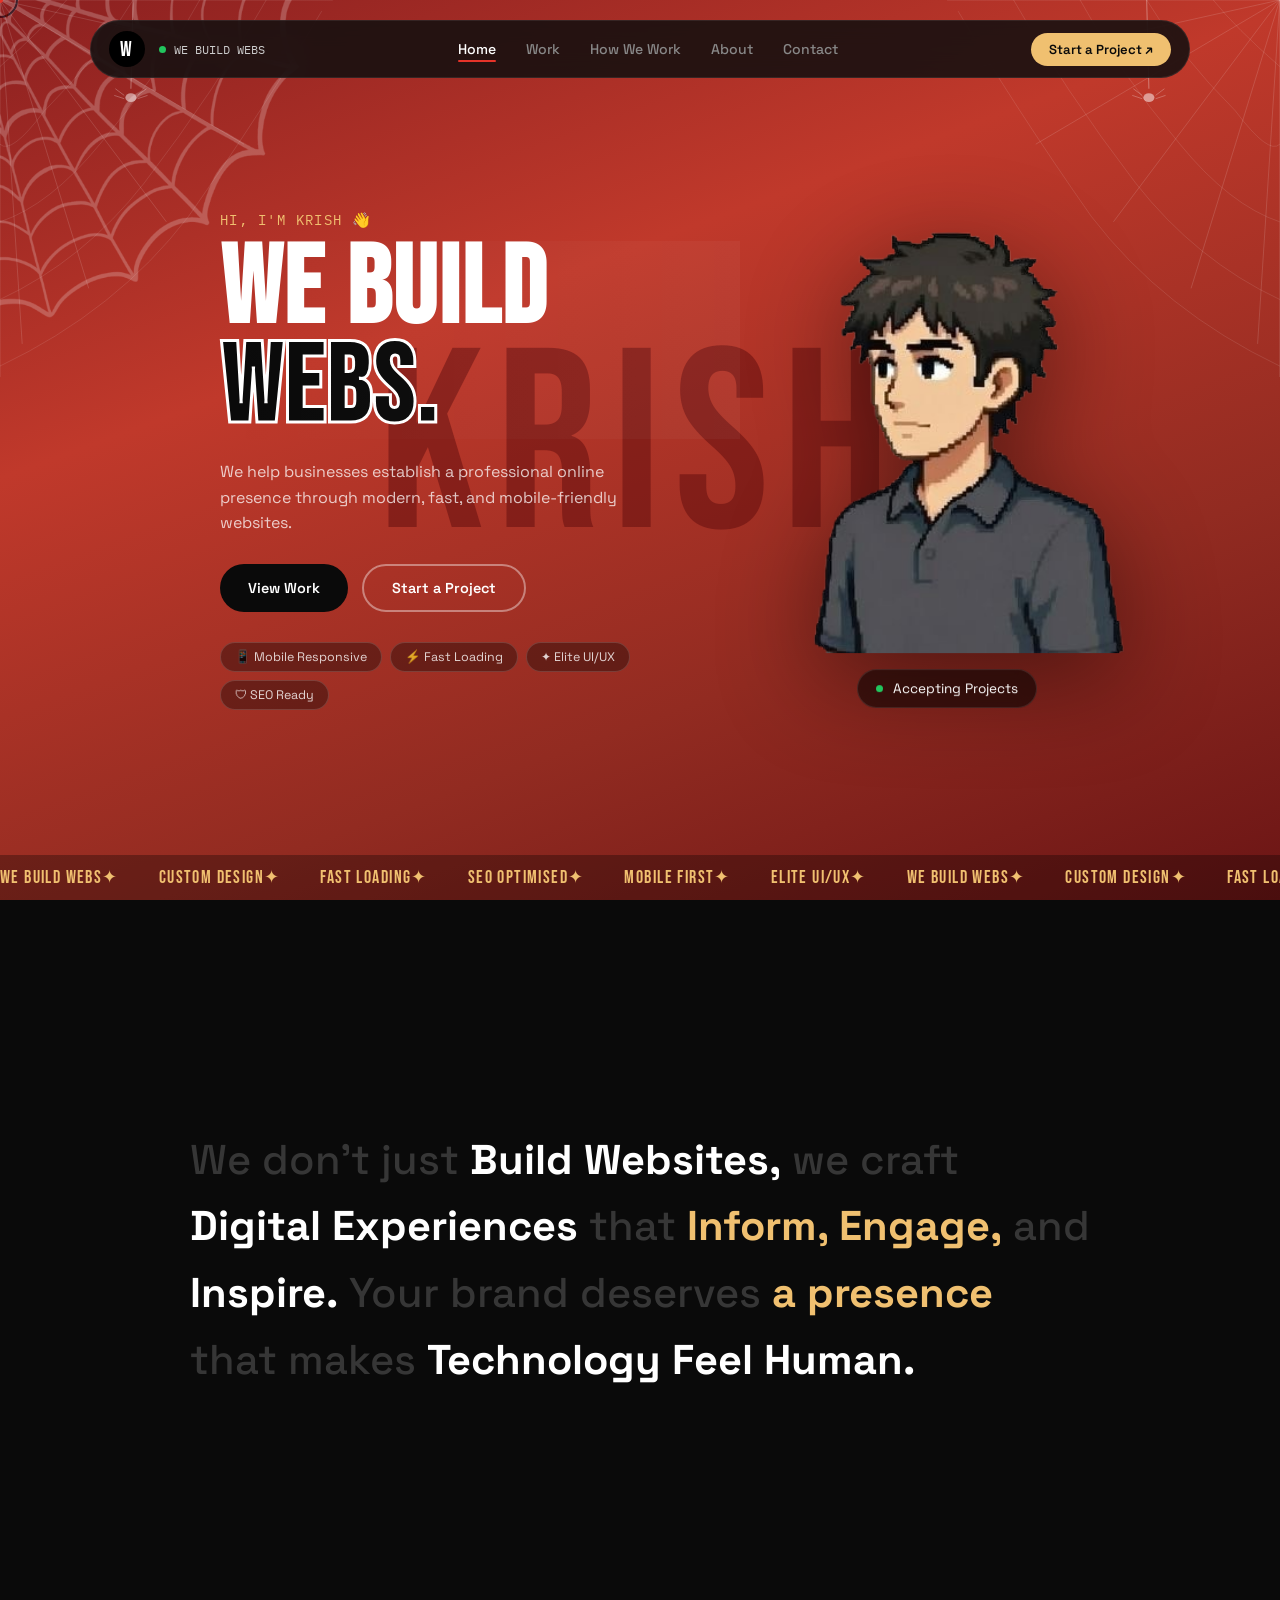
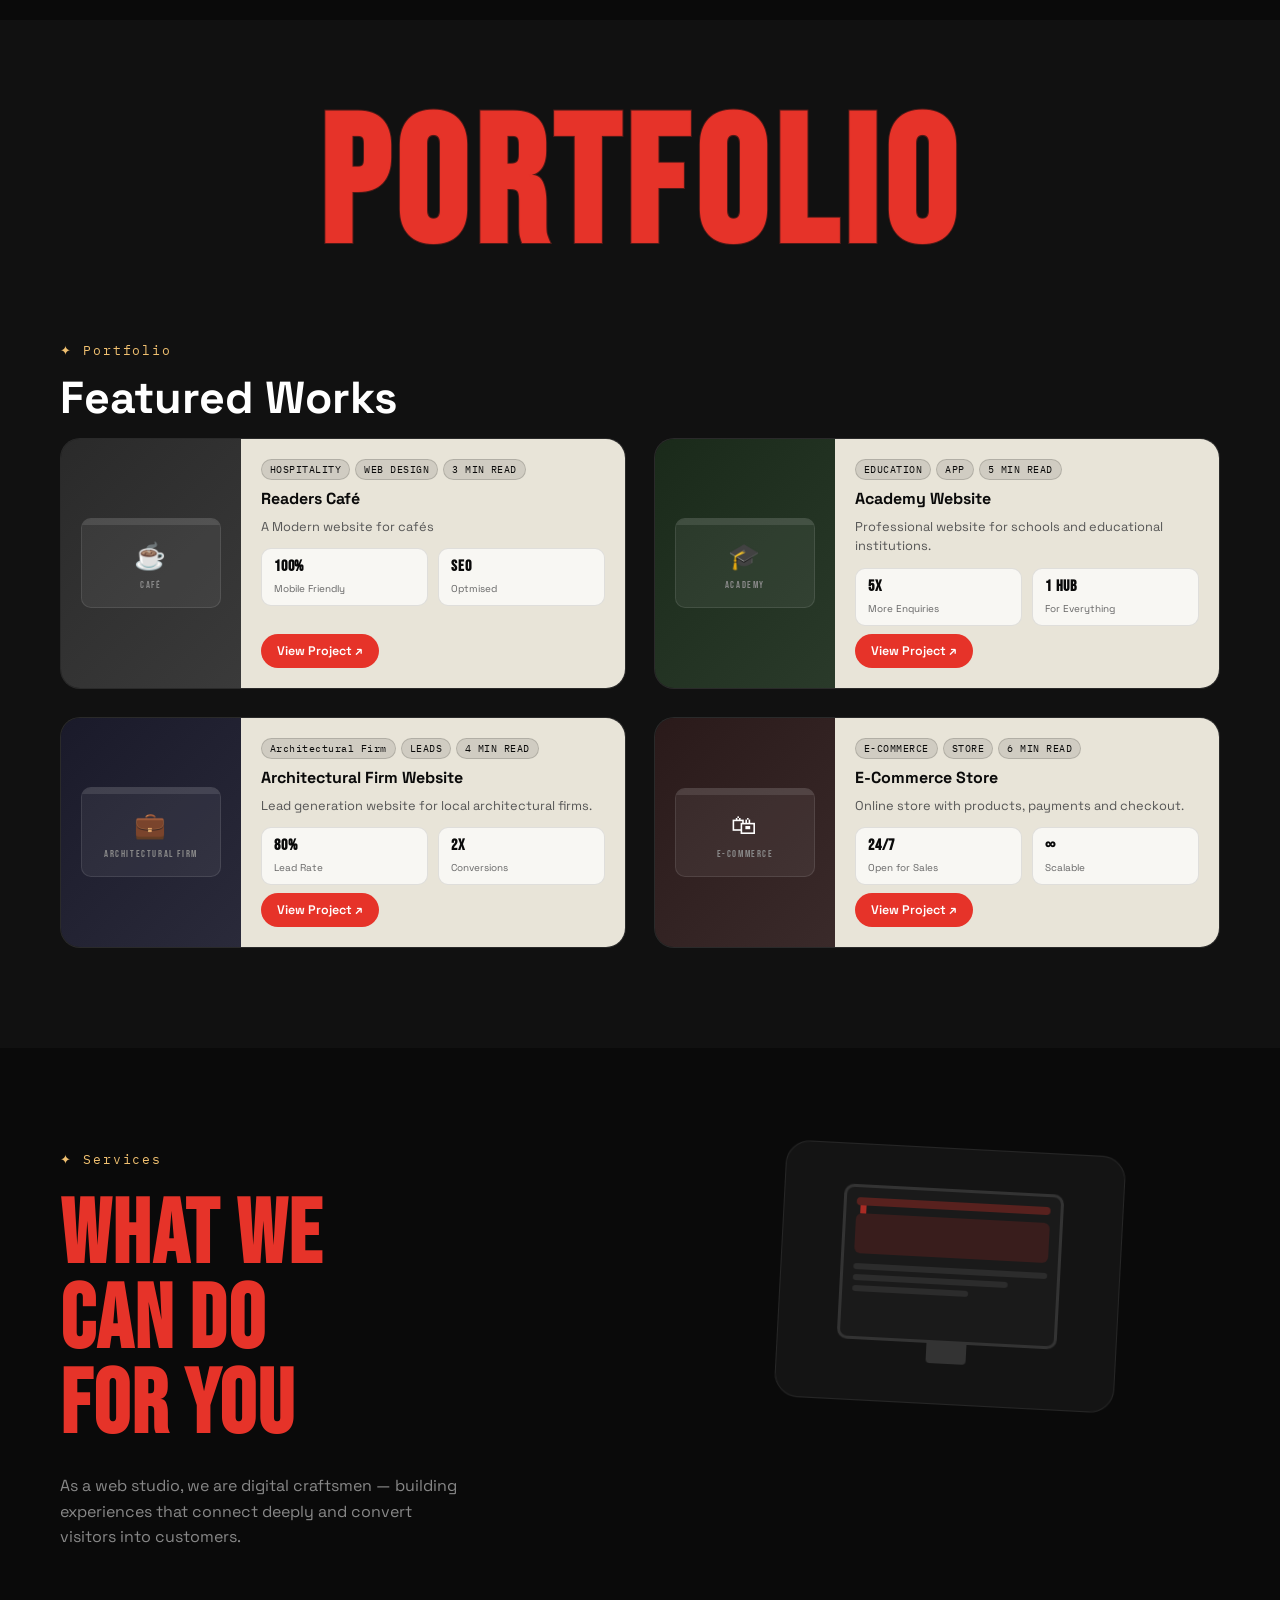
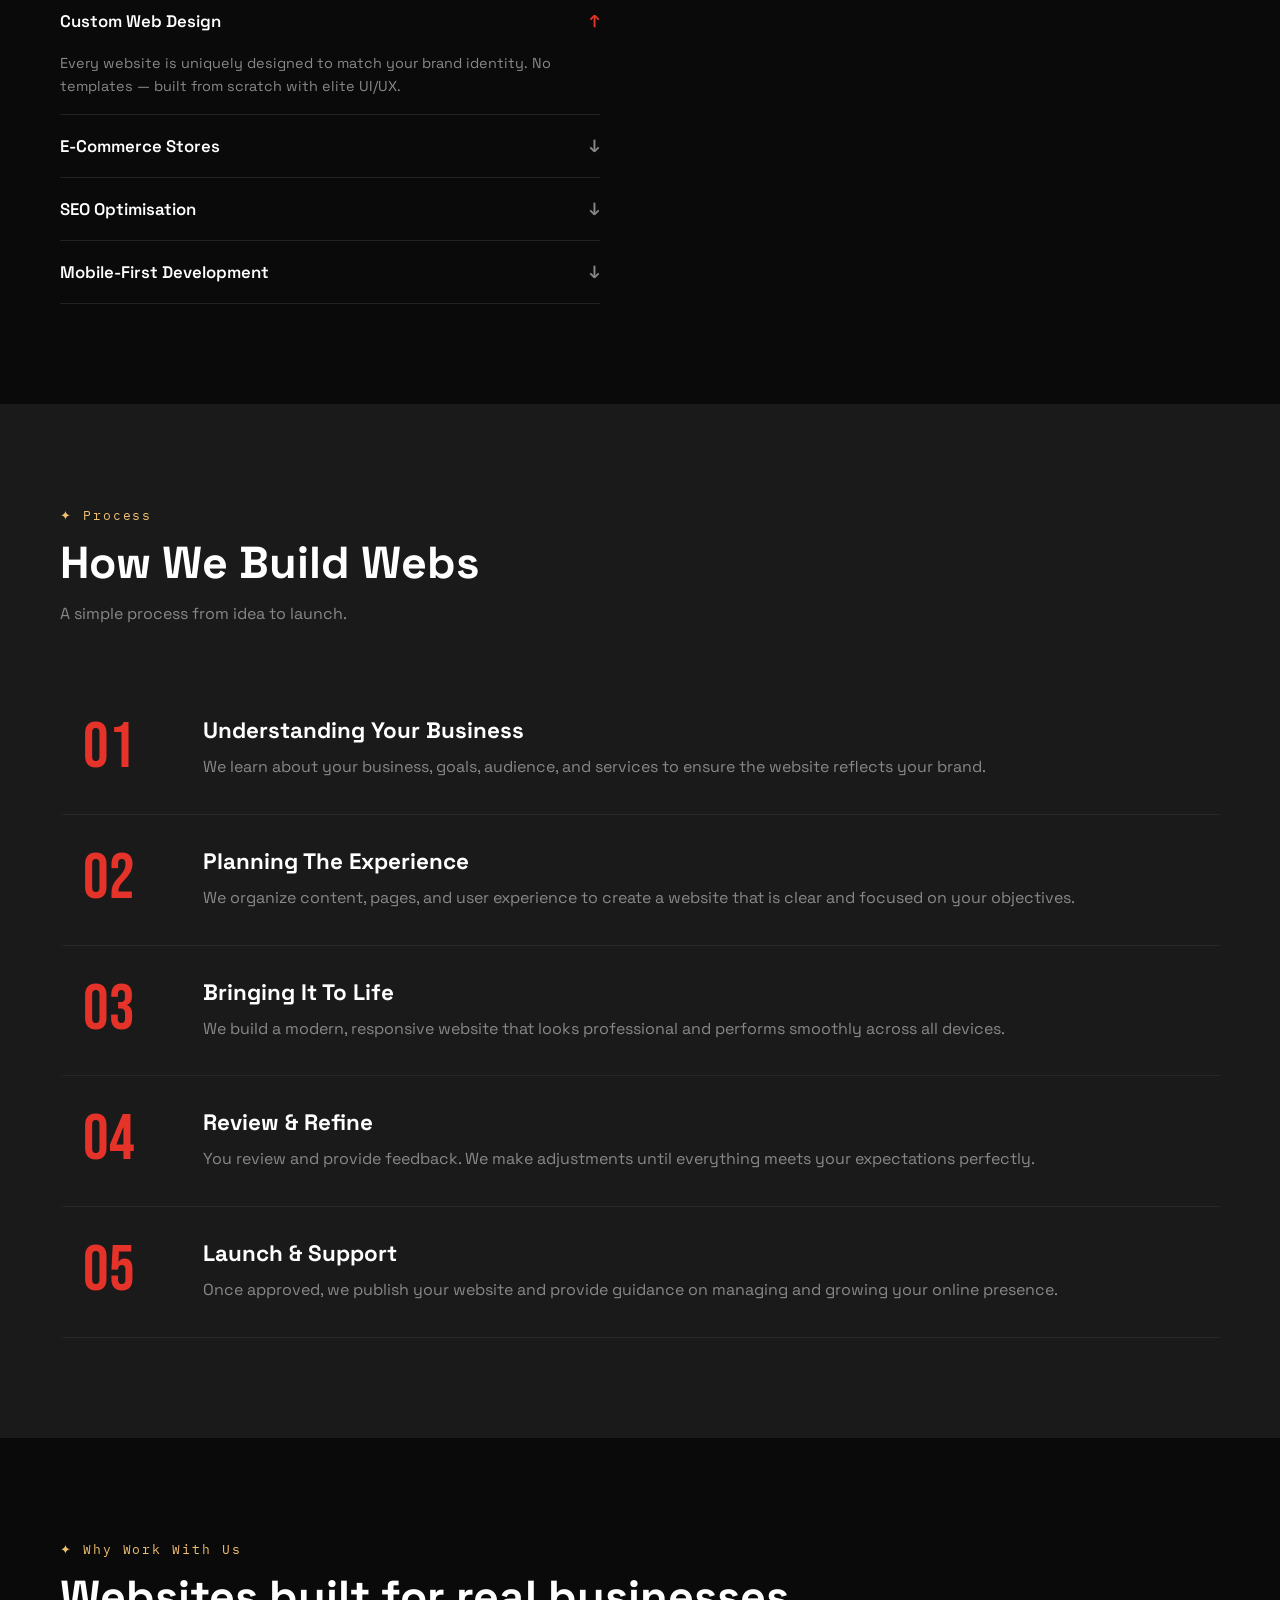
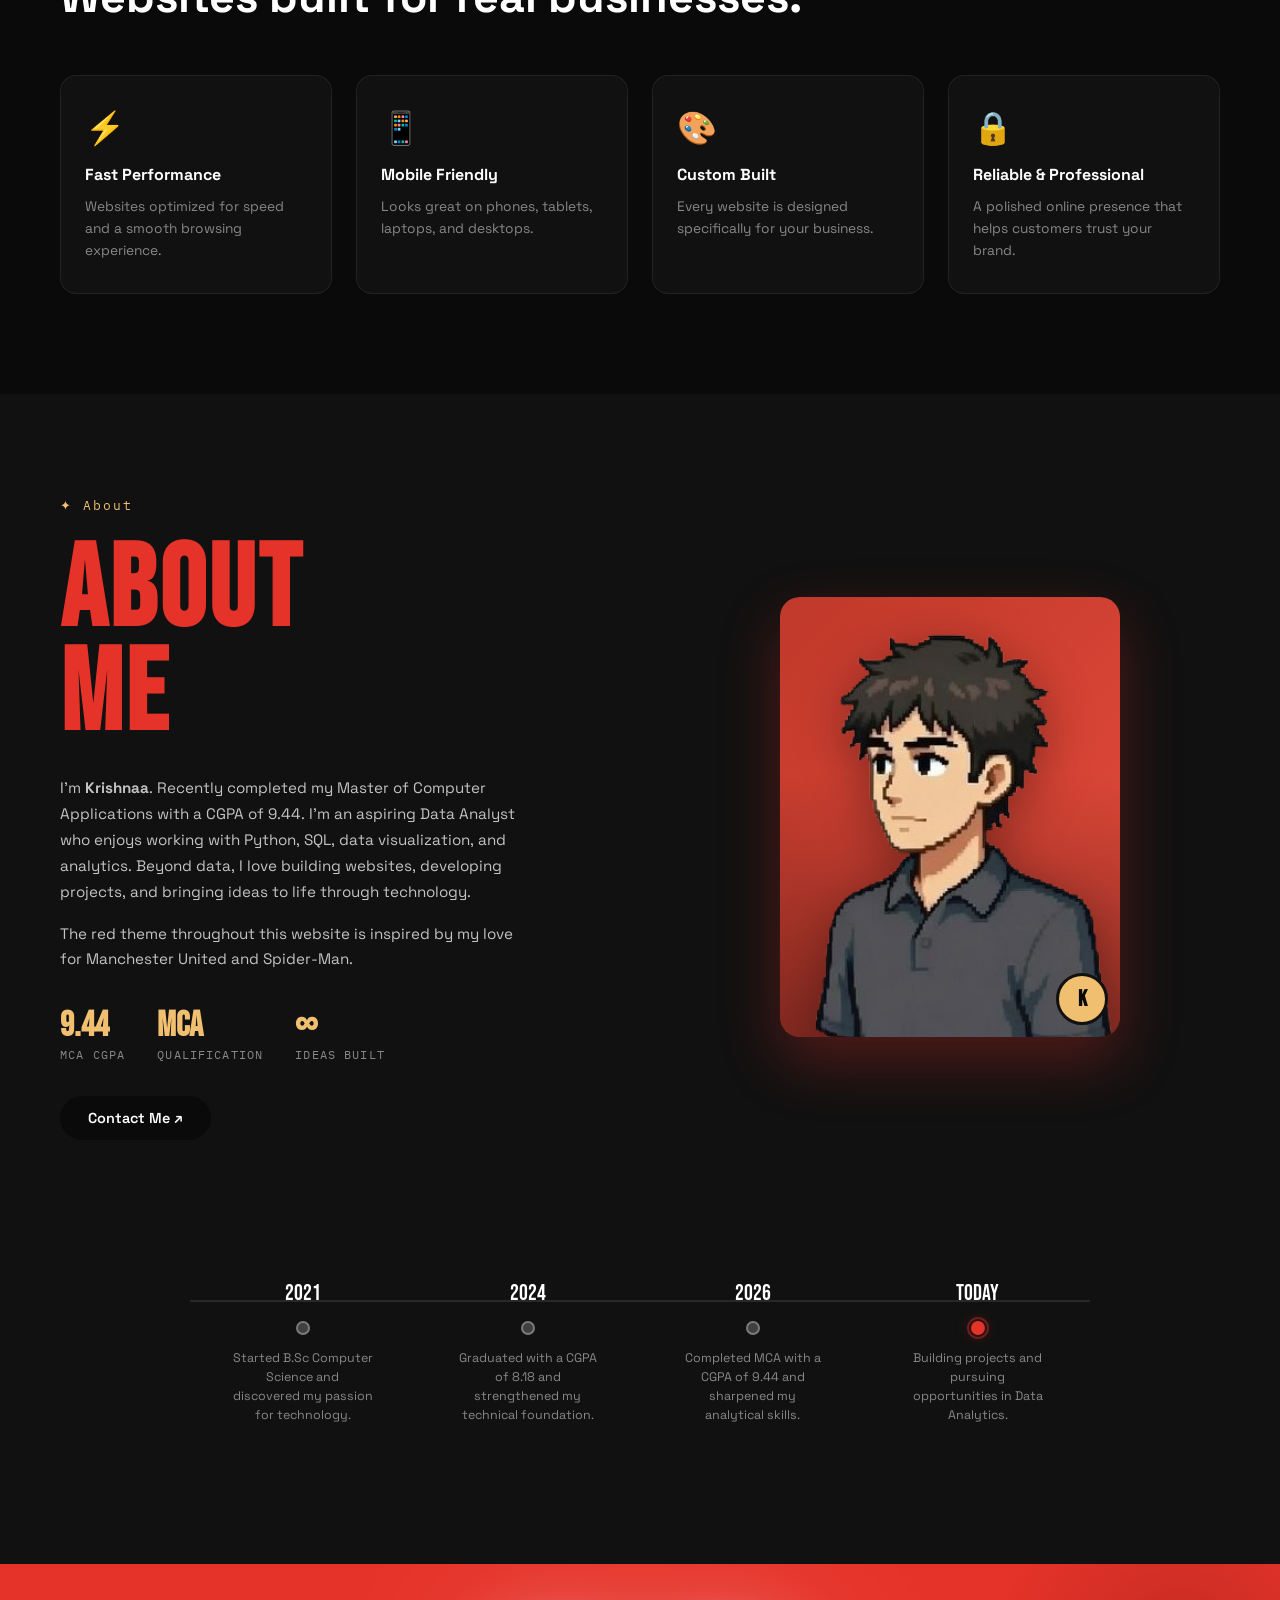
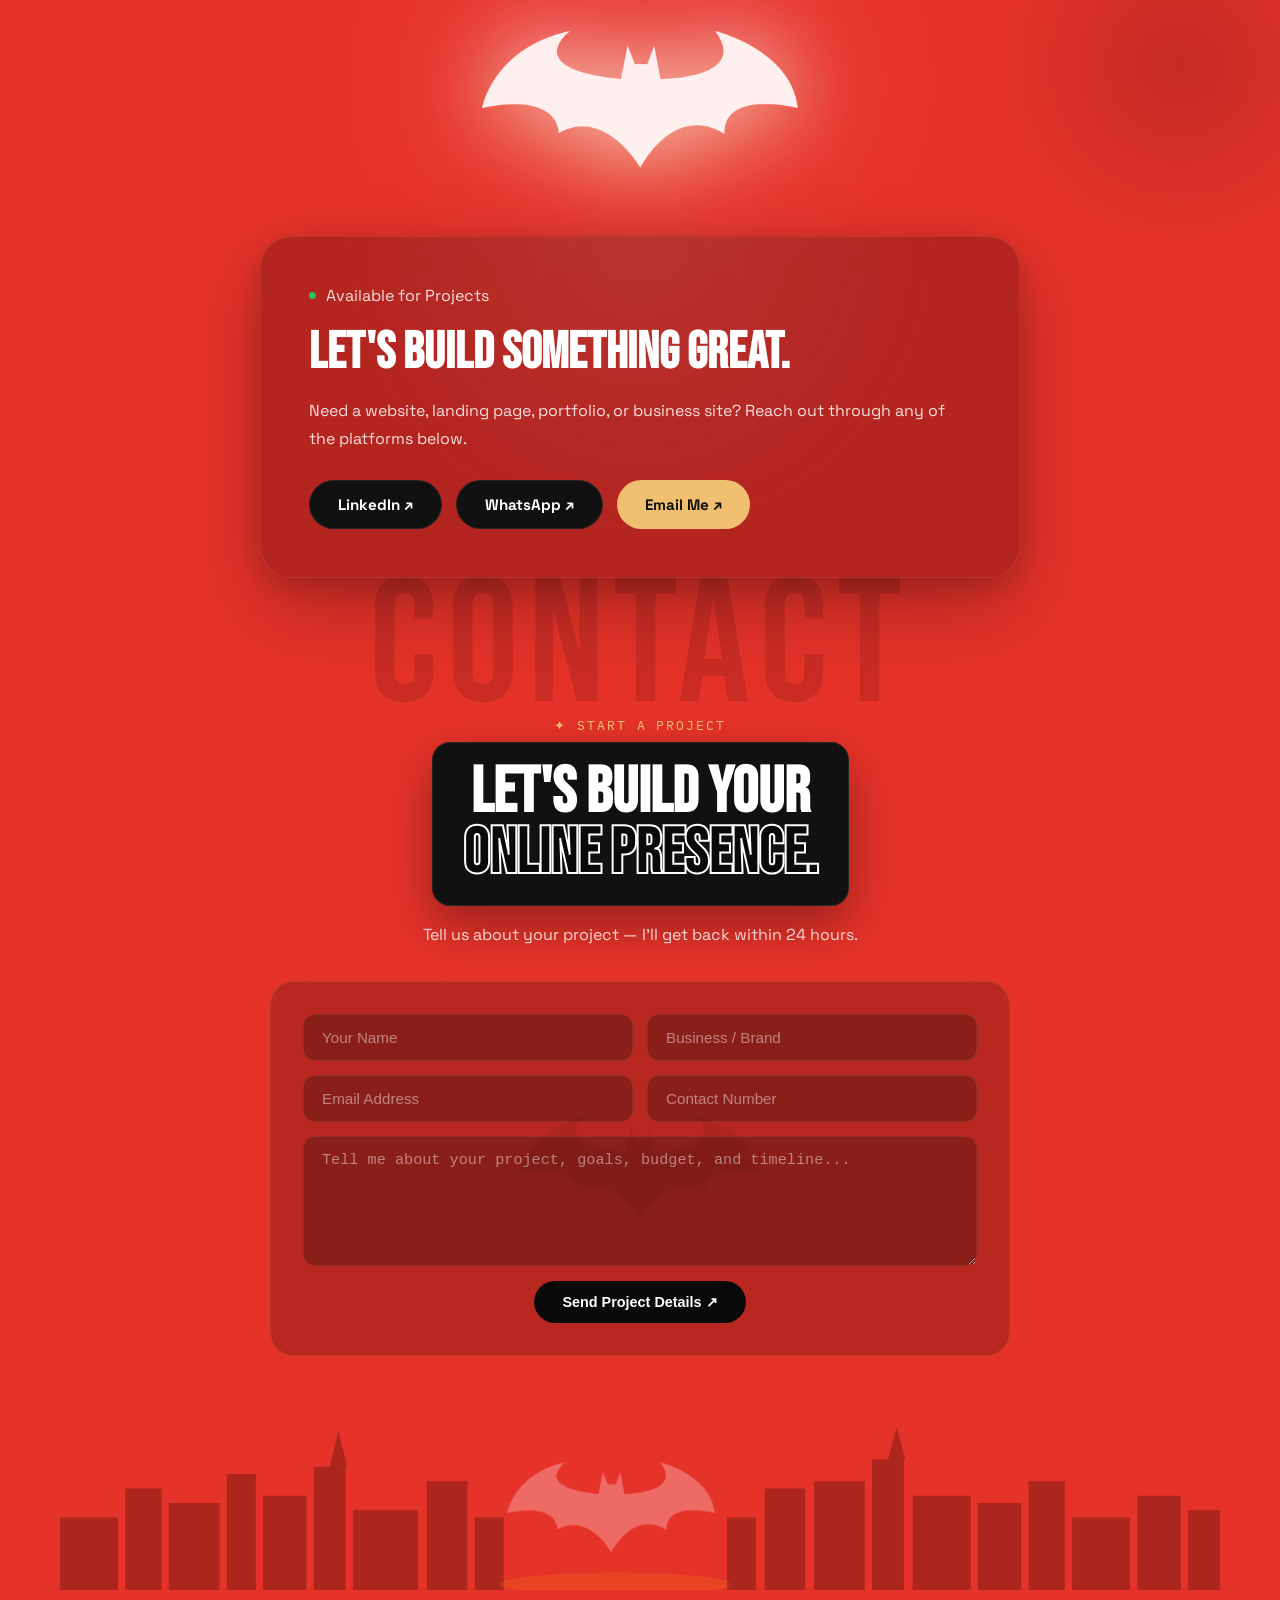
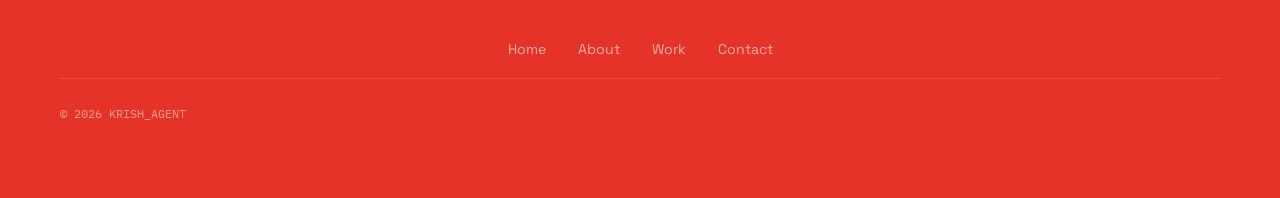
==== commit 89d9c70c: "feat: complete Crestline Architecture editorial brochure website" ====
--- a/index.html
+++ b/index.html
@@ -169,7 +169,7 @@
       <h2 class="work-big-title">PORTFOLIO</h2>
     </div>
     <div class="section-label">✦ Portfolio</div>
-    <h3 class="section-title">Featured Projects</h3>
+    <h3 class="section-title">Featured Works</h3>
 
     <div class="projects-grid">
       <div class="project-card" data-tilt>
@@ -183,11 +183,11 @@
           <div class="proj-tags">
             <span class="tag">HOSPITALITY</span><span class="tag">WEB DESIGN</span><span class="tag">3 MIN READ</span>
           </div>
-          <h4>Café Website</h4>
-          <p>Modern website for cafés, bakeries and coffee shops.</p>
+          <h4>Readers Café</h4>
+          <p>A Modern website for cafés</p>
           <div class="proj-stats">
             <div class="stat"><strong>100%</strong><small>Mobile Friendly</small></div>
-            <div class="stat"><strong>2X</strong><small>More Customers</small></div>
+            <div class="stat"><strong>SEO</strong><small>Optmised</small></div>
           </div>
           <a href="projects/cafe/index.html" class="proj-btn">View Project ↗</a>
         </div>
@@ -218,20 +218,20 @@
         <div class="project-img project-img-3">
           <div class="proj-mockup">
             <div class="mockup-bar"></div>
-            <div class="mockup-content biz-mock"><span>💼</span><p>BUSINESS</p></div>
+            <div class="mockup-content biz-mock"><span>💼</span><p>ARCHITECTURAL FIRM</p></div>
           </div>
         </div>
         <div class="project-info">
           <div class="proj-tags">
-            <span class="tag">BUSINESS</span><span class="tag">LEADS</span><span class="tag">4 MIN READ</span>
-          </div>
-          <h4>Business Website</h4>
-          <p>Lead generation website for local businesses.</p>
+            <span class="tag">Architectural Firm</span><span class="tag">LEADS</span><span class="tag">4 MIN READ</span>
+          </div>
+          <h4>Architectural Firm Website</h4>
+          <p>Lead generation website for local architectural firms.</p>
           <div class="proj-stats">
             <div class="stat"><strong>80%</strong><small>Lead Rate</small></div>
             <div class="stat"><strong>2X</strong><small>Conversions</small></div>
           </div>
-          <a href="projects/business/index.html" class="proj-btn">View Project ↗</a>
+          <a href="projects/architectural/index.html" class="proj-btn">View Project ↗</a>
         </div>
       </div>
 
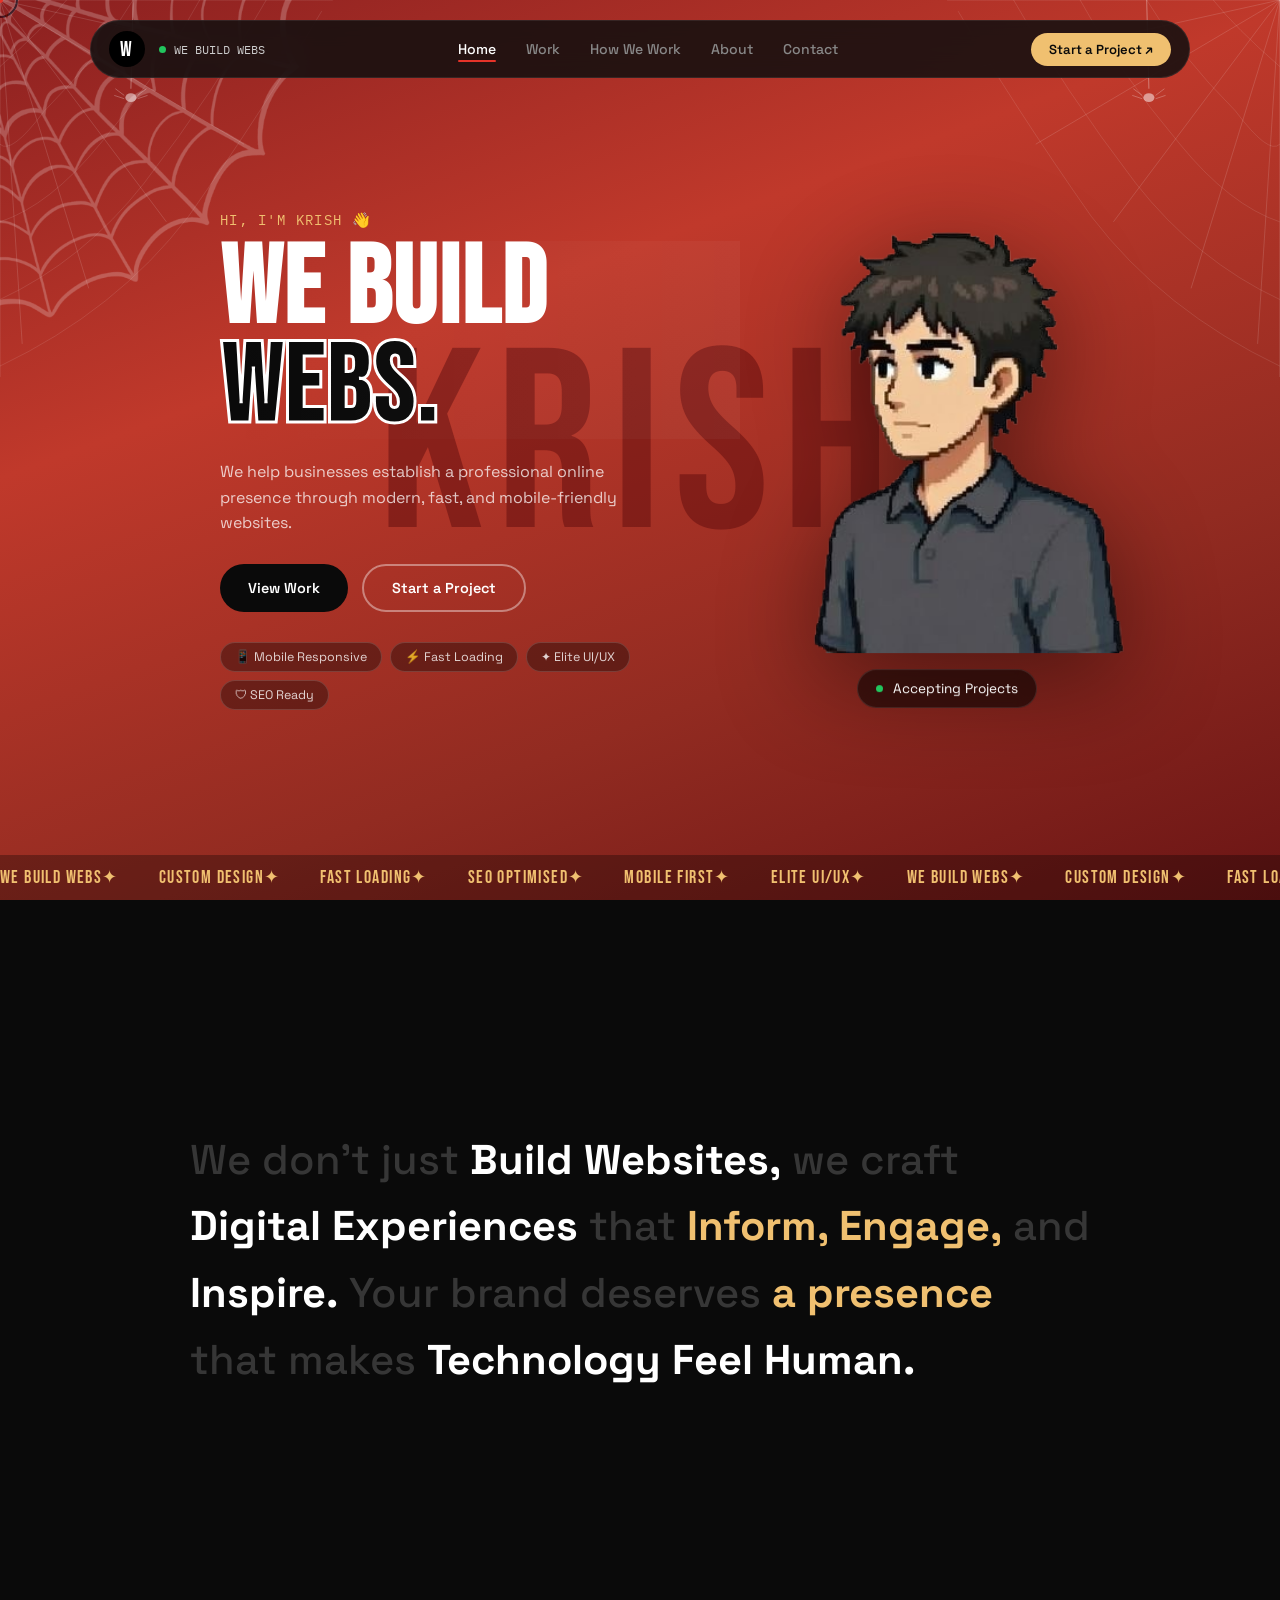
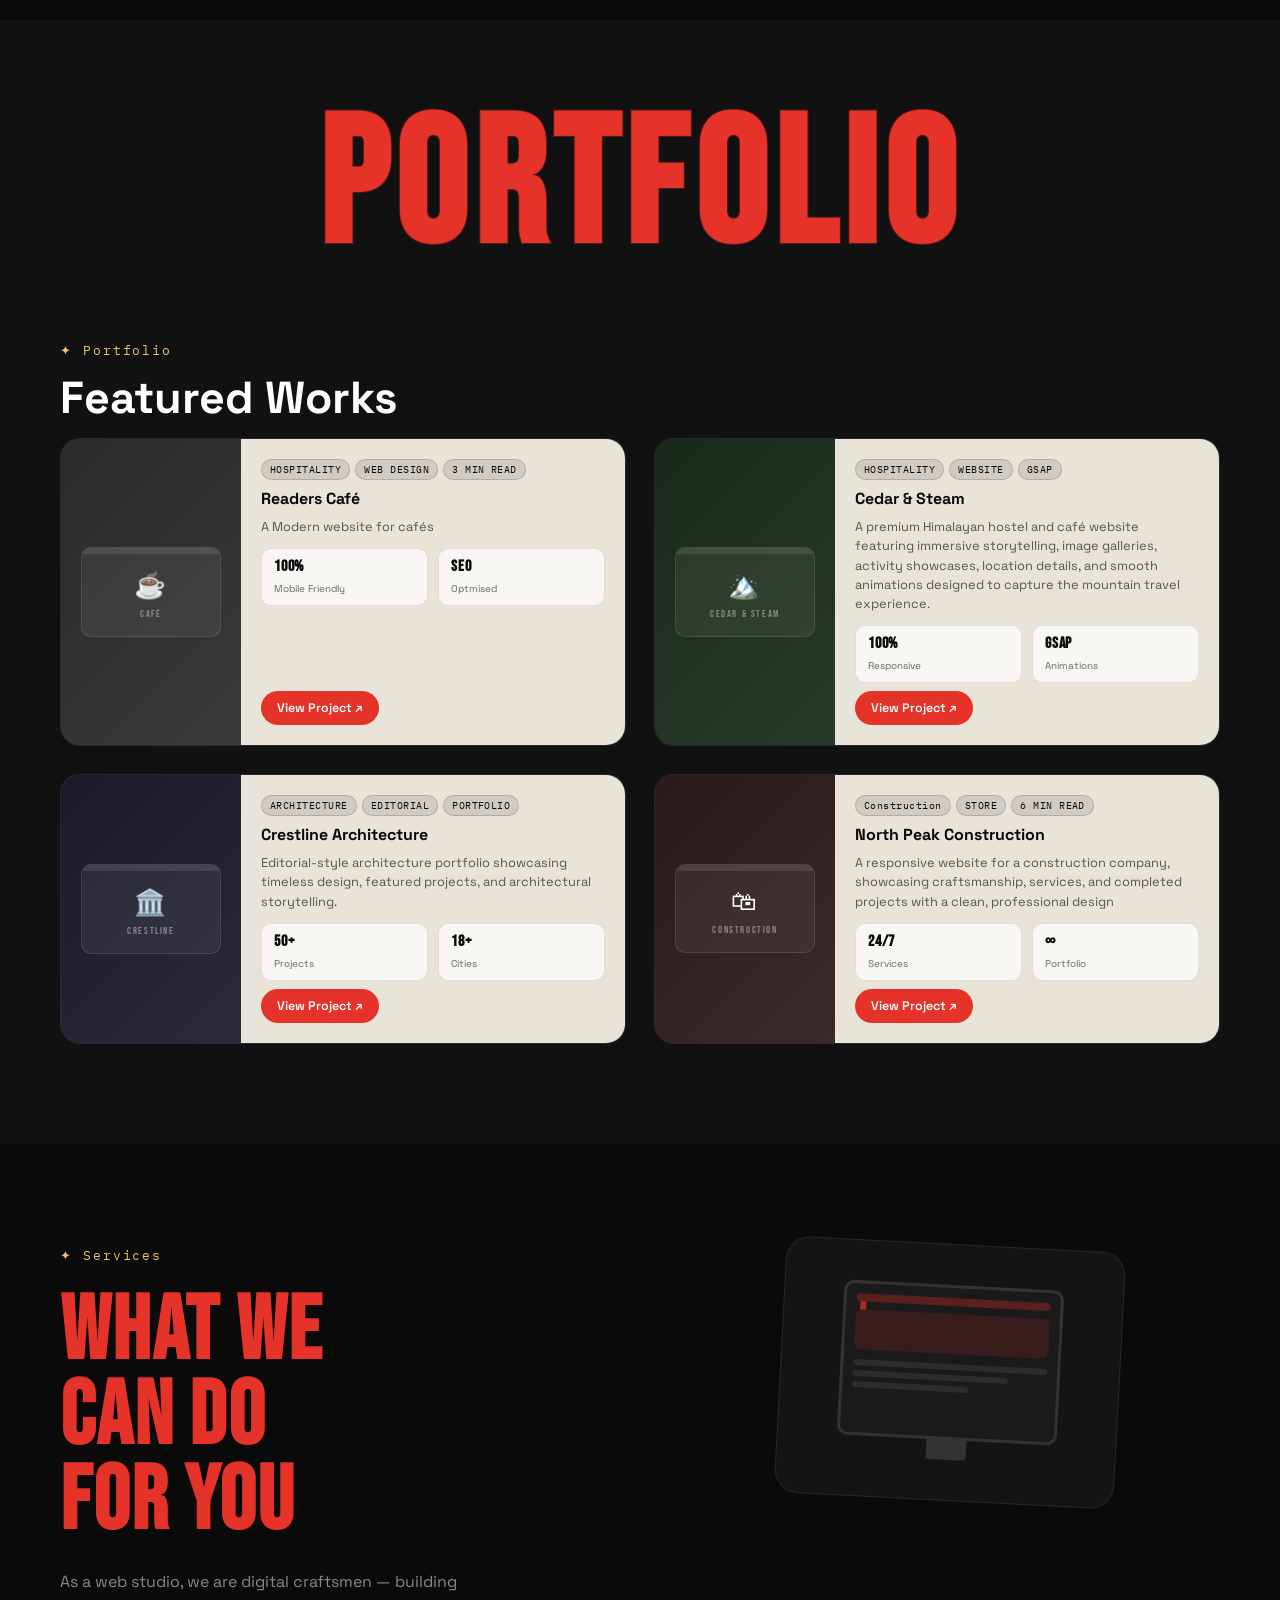
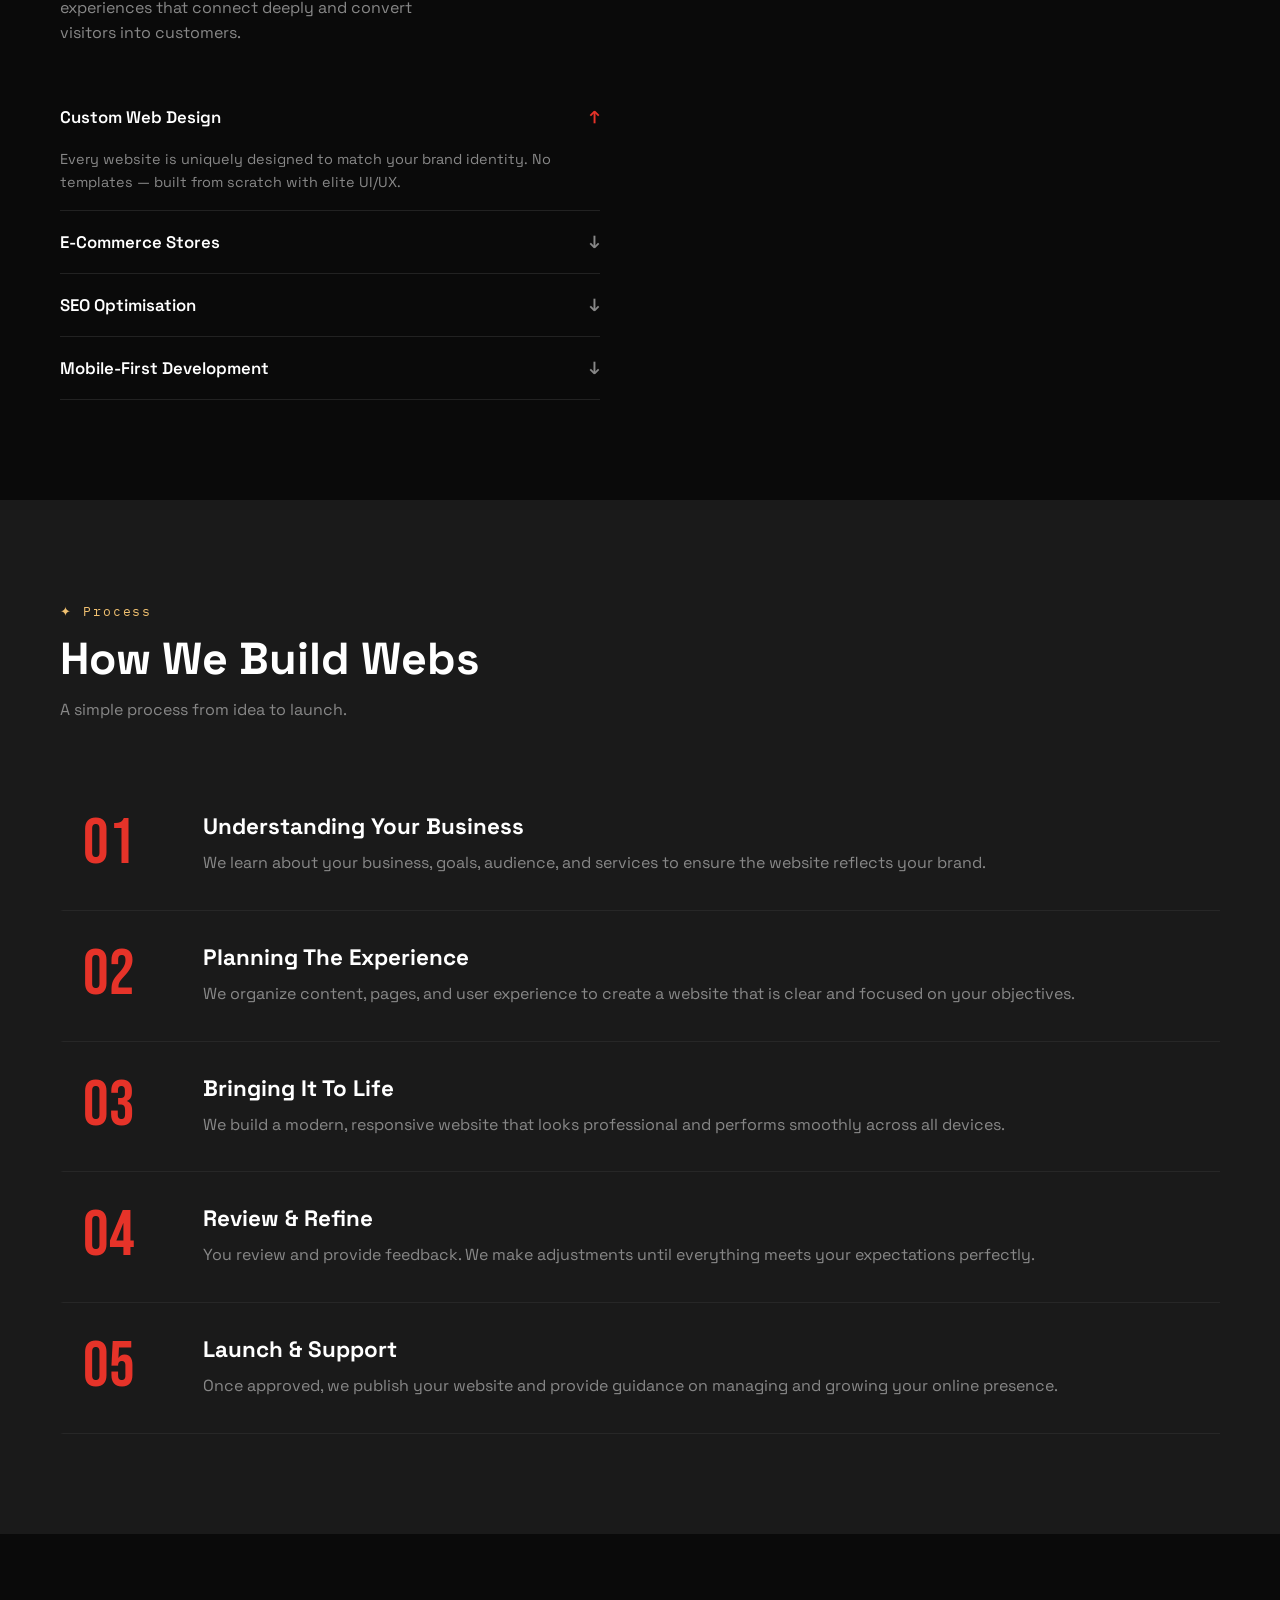
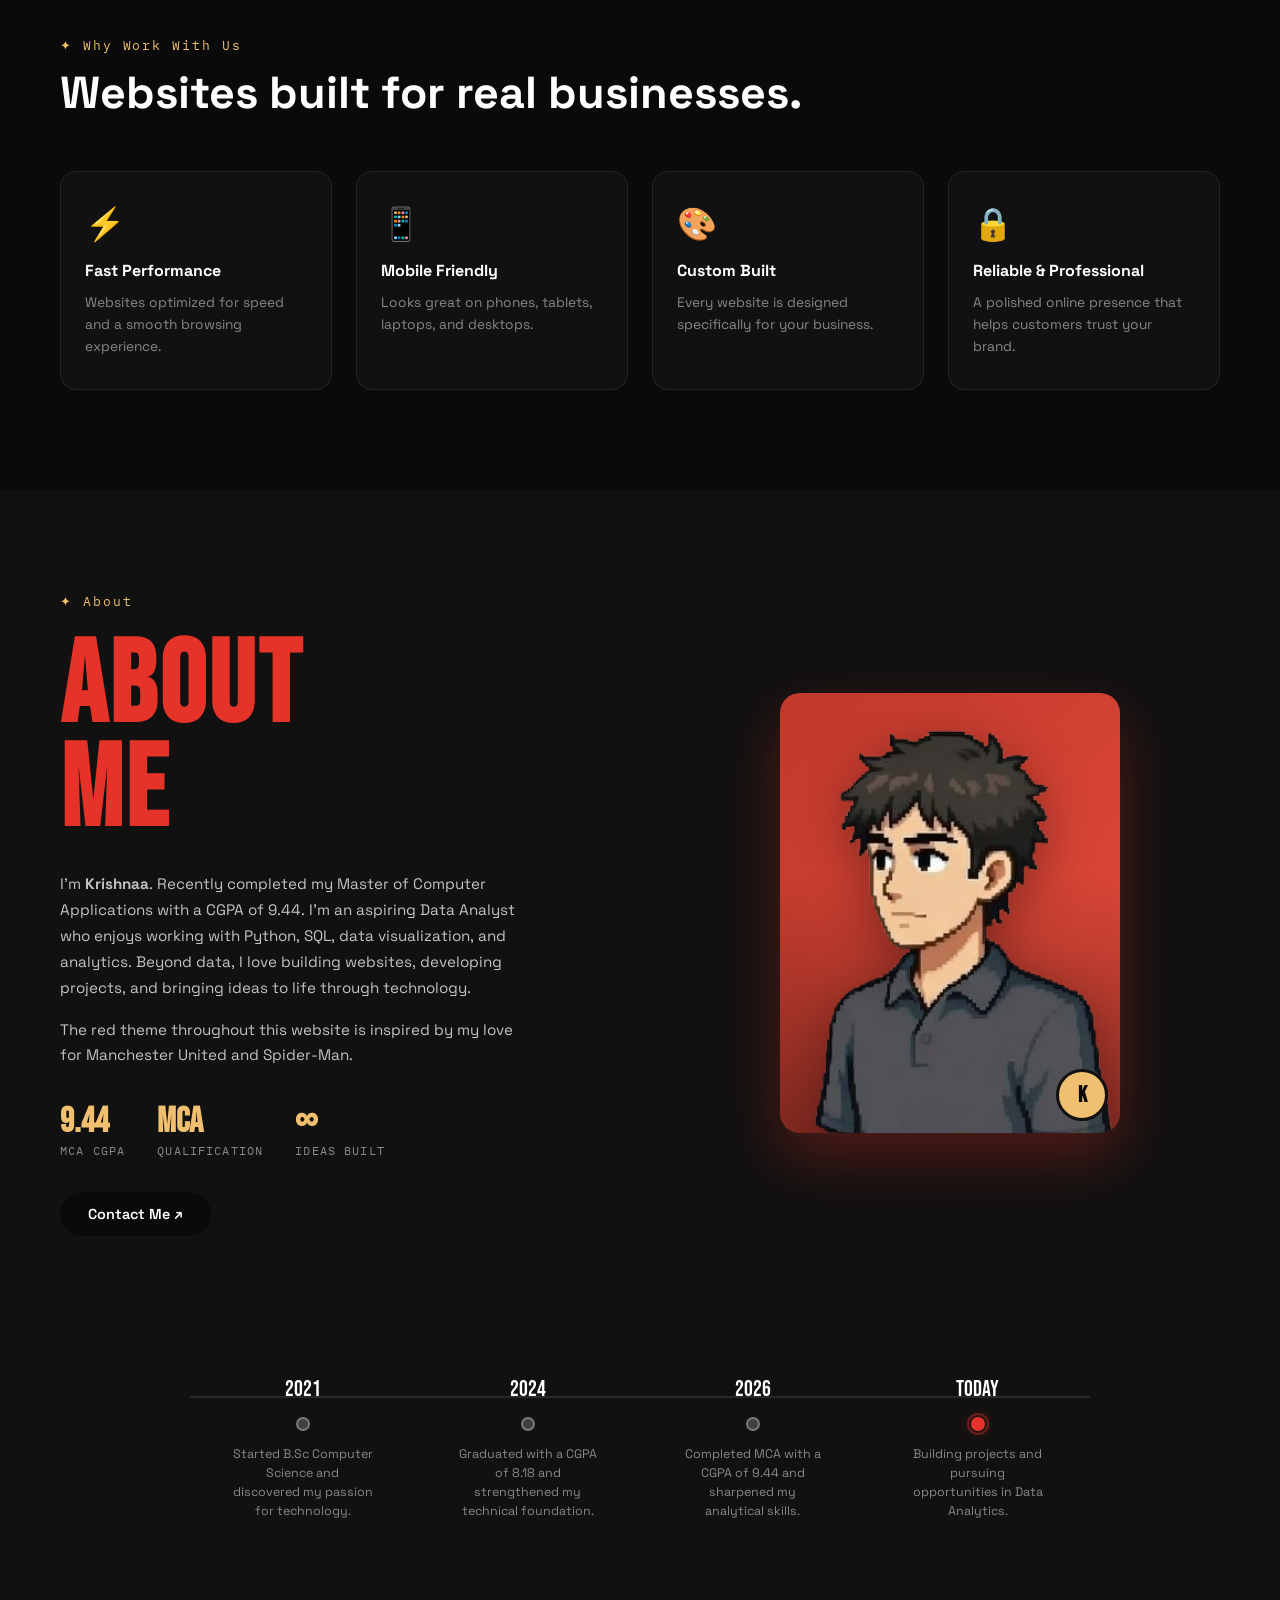
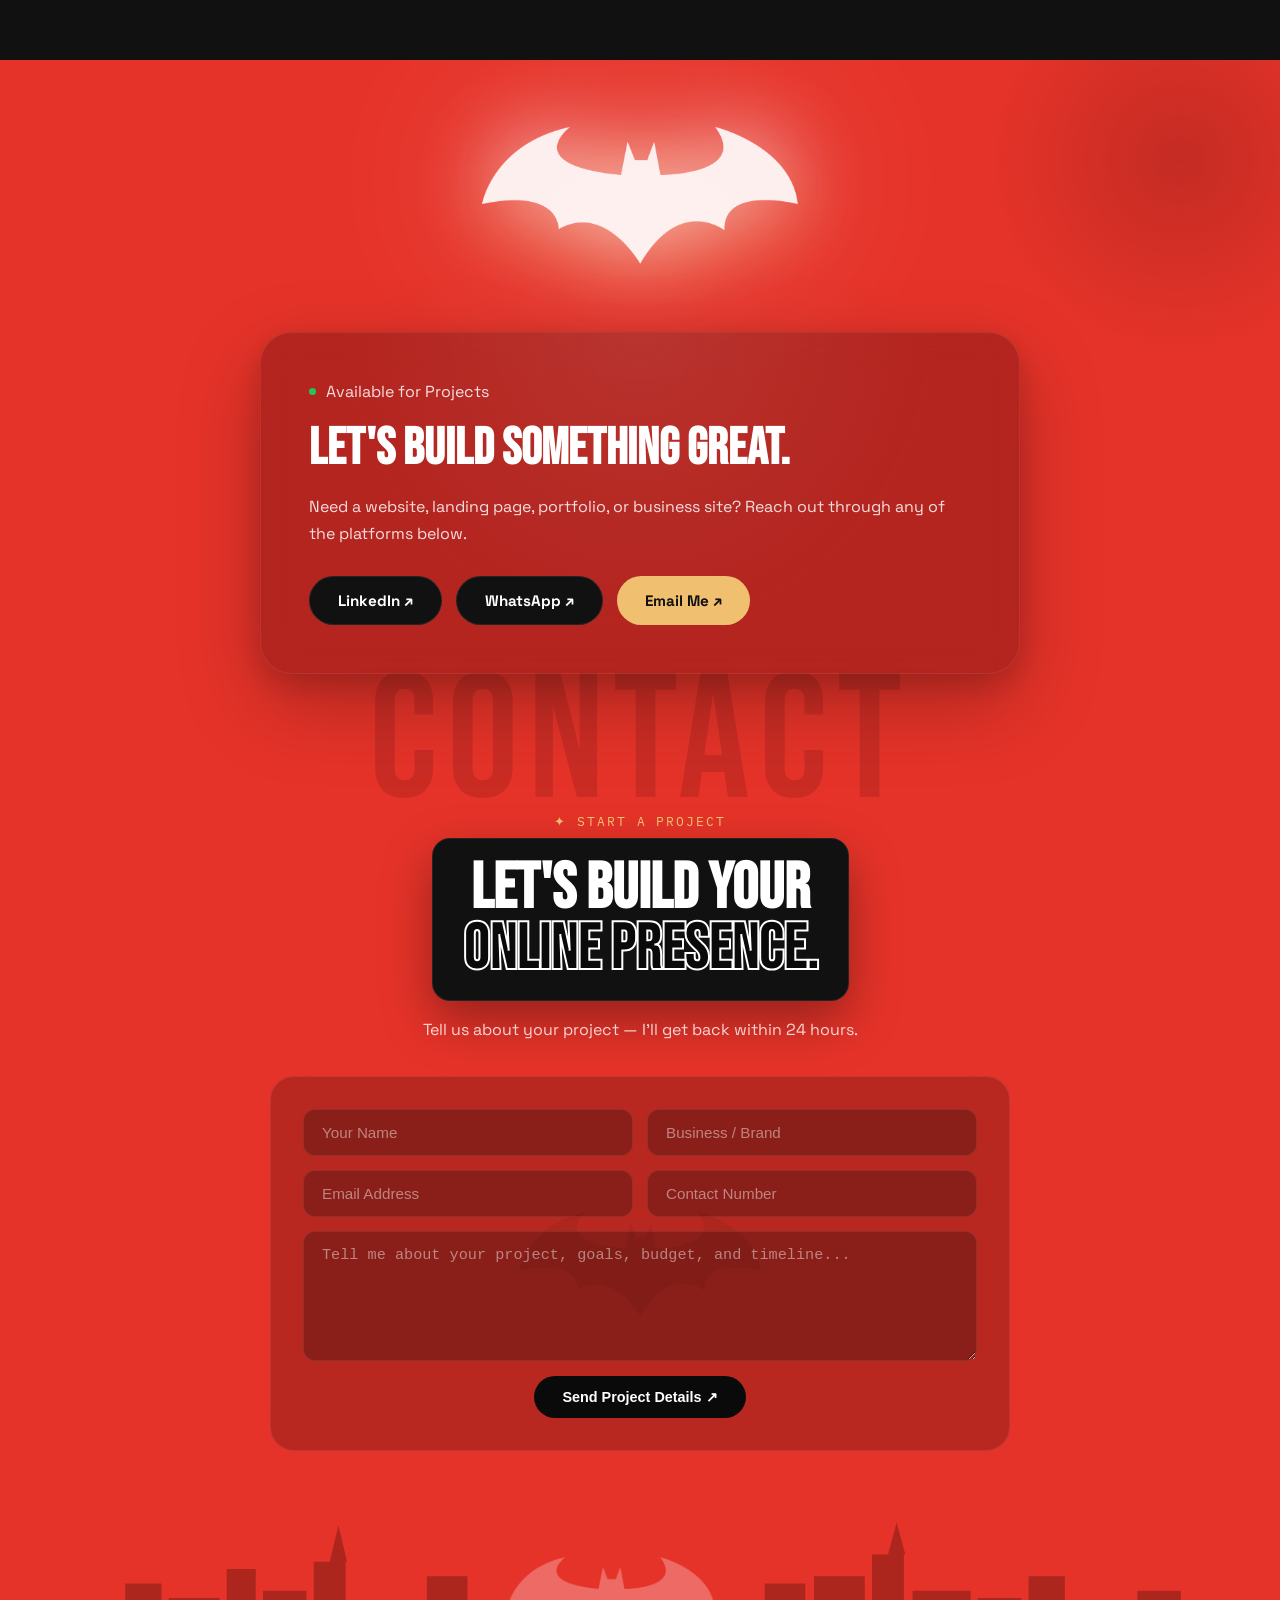
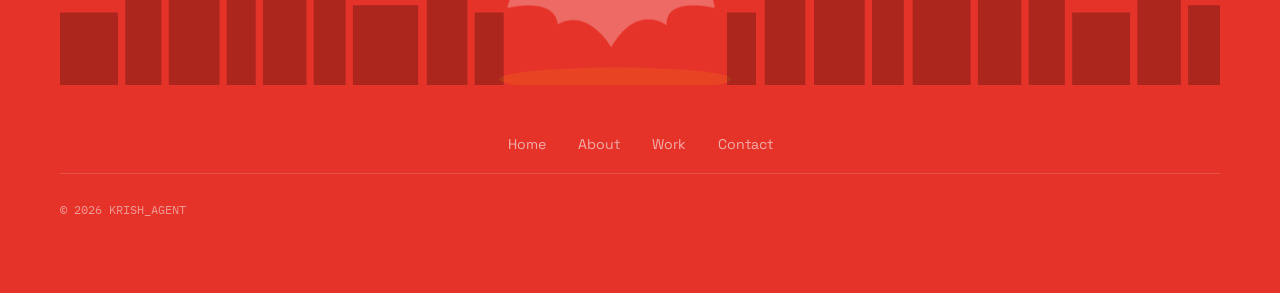
==== commit 8ebbacf5: "feat: update homepage design" ====
--- a/index.html
+++ b/index.html
@@ -189,70 +189,129 @@
             <div class="stat"><strong>100%</strong><small>Mobile Friendly</small></div>
             <div class="stat"><strong>SEO</strong><small>Optmised</small></div>
           </div>
-          <a href="projects/cafe/index.html" class="proj-btn">View Project ↗</a>
+          <a href="https://readers-cafe-krish.vercel.app/" 
+   target="_blank" 
+   rel="noopener noreferrer" 
+   class="proj-btn">
+   View Project ↗
+</a>
         </div>
       </div>
 
       <div class="project-card" data-tilt>
-        <div class="project-img project-img-2">
-          <div class="proj-mockup">
-            <div class="mockup-bar"></div>
-            <div class="mockup-content academy-mock"><span>🎓</span><p>ACADEMY</p></div>
-          </div>
-        </div>
-        <div class="project-info">
-          <div class="proj-tags">
-            <span class="tag">EDUCATION</span><span class="tag">APP</span><span class="tag">5 MIN READ</span>
-          </div>
-          <h4>Academy Website</h4>
-          <p>Professional website for schools and educational institutions.</p>
-          <div class="proj-stats">
-            <div class="stat"><strong>5X</strong><small>More Enquiries</small></div>
-            <div class="stat"><strong>1 HUB</strong><small>For Everything</small></div>
-          </div>
-          <a href="projects/academy/index.html" class="proj-btn">View Project ↗</a>
-        </div>
-      </div>
-
-      <div class="project-card" data-tilt>
-        <div class="project-img project-img-3">
-          <div class="proj-mockup">
-            <div class="mockup-bar"></div>
-            <div class="mockup-content biz-mock"><span>💼</span><p>ARCHITECTURAL FIRM</p></div>
-          </div>
-        </div>
-        <div class="project-info">
-          <div class="proj-tags">
-            <span class="tag">Architectural Firm</span><span class="tag">LEADS</span><span class="tag">4 MIN READ</span>
-          </div>
-          <h4>Architectural Firm Website</h4>
-          <p>Lead generation website for local architectural firms.</p>
-          <div class="proj-stats">
-            <div class="stat"><strong>80%</strong><small>Lead Rate</small></div>
-            <div class="stat"><strong>2X</strong><small>Conversions</small></div>
-          </div>
-          <a href="projects/architectural/index.html" class="proj-btn">View Project ↗</a>
-        </div>
-      </div>
+  <div class="project-img project-img-2">
+    <div class="proj-mockup">
+      <div class="mockup-bar"></div>
+      <div class="mockup-content academy-mock">
+        <span>🏔️</span>
+        <p>CEDAR & STEAM</p>
+      </div>
+    </div>
+  </div>
+
+  <div class="project-info">
+    <div class="proj-tags">
+      <span class="tag">HOSPITALITY</span>
+      <span class="tag">WEBSITE</span>
+      <span class="tag">GSAP</span>
+    </div>
+
+    <h4>Cedar & Steam</h4>
+
+    <p>
+      A premium Himalayan hostel and café website featuring immersive
+      storytelling, image galleries, activity showcases, location
+      details, and smooth animations designed to capture the mountain
+      travel experience.
+    </p>
+
+    <div class="proj-stats">
+      <div class="stat">
+        <strong>100%</strong>
+        <small>Responsive</small>
+      </div>
+
+      <div class="stat">
+        <strong>GSAP</strong>
+        <small>Animations</small>
+      </div>
+    </div>
+
+    <a href="https://cedar-and-steam.vercel.app/" target="_blank" class="proj-btn">
+      View Project ↗
+    </a>
+  </div>
+</div>
+
+ <div class="project-card" data-tilt>
+  <div class="project-img project-img-3">
+    <div class="proj-mockup">
+      <div class="mockup-bar"></div>
+      <div class="mockup-content biz-mock">
+        <span>🏛️</span>
+        <p>CRESTLINE</p>
+      </div>
+    </div>
+  </div>
+
+  <div class="project-info">
+    <div class="proj-tags">
+      <span class="tag">ARCHITECTURE</span>
+      <span class="tag">EDITORIAL</span>
+      <span class="tag">PORTFOLIO</span>
+    </div>
+
+    <h4>Crestline Architecture</h4>
+
+    <p>
+      Editorial-style architecture portfolio showcasing timeless design,
+      featured projects, and architectural storytelling.
+    </p>
+
+    <div class="proj-stats">
+      <div class="stat">
+        <strong>50+</strong>
+        <small>Projects</small>
+      </div>
+
+      <div class="stat">
+        <strong>18+</strong>
+        <small>Cities</small>
+      </div>
+    </div>
+
+    <a href="https://crestline-architecture.vercel.app"
+       target="_blank"
+       rel="noopener noreferrer"
+       class="proj-btn">
+       View Project ↗
+    </a>
+  </div>
+</div>
 
       <div class="project-card" data-tilt>
         <div class="project-img project-img-4">
           <div class="proj-mockup">
             <div class="mockup-bar"></div>
-            <div class="mockup-content ecom-mock"><span>🛍</span><p>E-COMMERCE</p></div>
+            <div class="mockup-content ecom-mock"><span>🛍</span><p>Construction</p></div>
           </div>
         </div>
         <div class="project-info">
           <div class="proj-tags">
-            <span class="tag">E-COMMERCE</span><span class="tag">STORE</span><span class="tag">6 MIN READ</span>
-          </div>
-          <h4>E-Commerce Store</h4>
-          <p>Online store with products, payments and checkout.</p>
+            <span class="tag">Construction</span><span class="tag">STORE</span><span class="tag">6 MIN READ</span>
+          </div>
+          <h4>North Peak Construction</h4>
+          <p>A responsive website for a construction company, showcasing craftsmanship, services, and completed projects with a clean, professional design</p>
           <div class="proj-stats">
-            <div class="stat"><strong>24/7</strong><small>Open for Sales</small></div>
-            <div class="stat"><strong>∞</strong><small>Scalable</small></div>
-          </div>
-          <a href="projects/ecommerce/index.html" class="proj-btn">View Project ↗</a>
+            <div class="stat"><strong>24/7</strong><small>Services</small></div>
+            <div class="stat"><strong>∞</strong><small>Portfolio</small></div>
+          </div>
+          <a href="https://northern-peak-construction.vercel.app/"
+       target="_blank"
+       rel="noopener noreferrer"
+       class="proj-btn">
+       View Project ↗
+    </a>
         </div>
       </div>
     </div>
